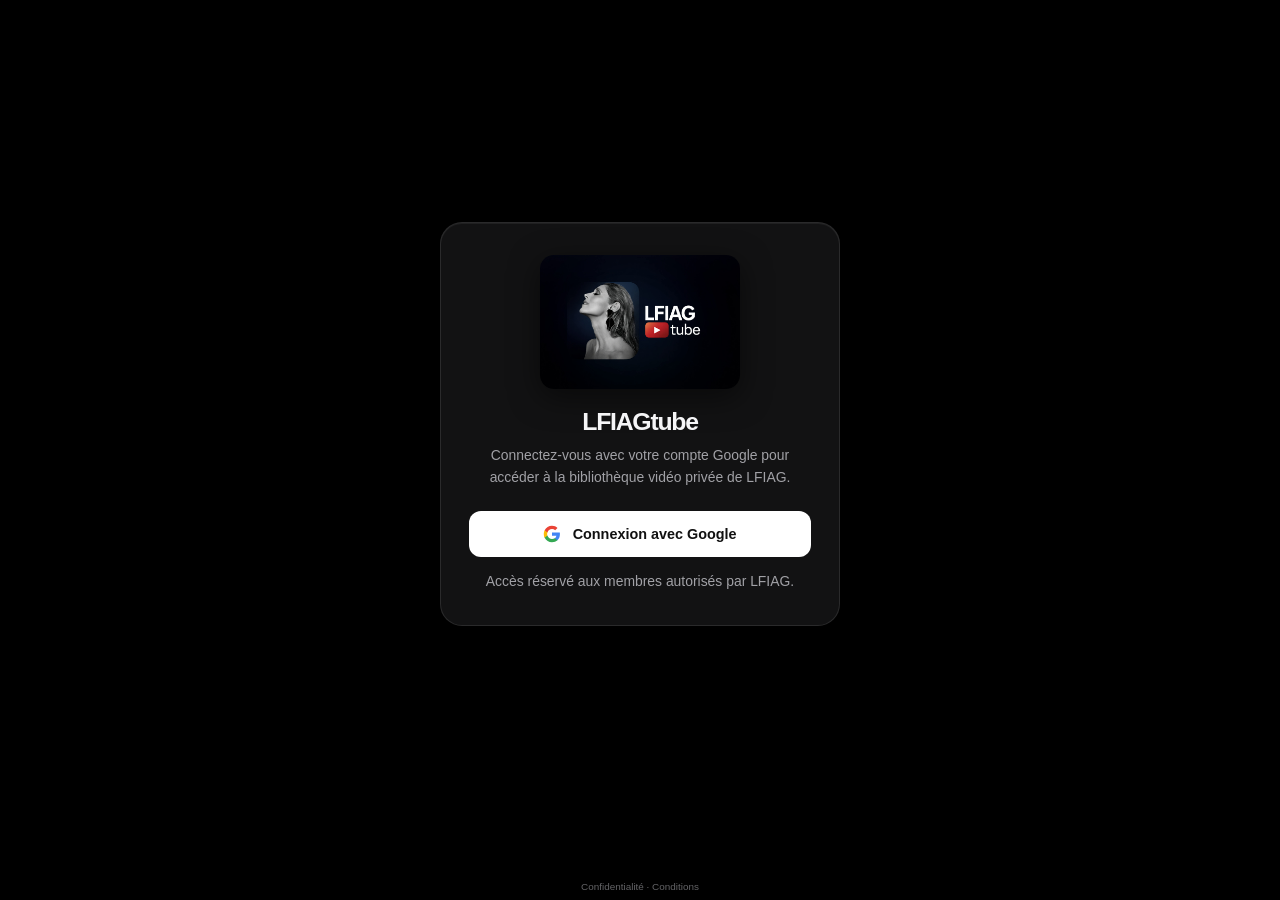
==== index.html @ 95c02cdc "Add files via upload" ====
<!DOCTYPE html>
<html lang="fr">
<head>
<meta charset="UTF-8">
<meta name="viewport" content="width=device-width,initial-scale=1,viewport-fit=cover">
<!-- Content Security Policy: harden XSS + CDN allowlist -->
<meta http-equiv="Content-Security-Policy" content="default-src 'self'; script-src 'self' 'unsafe-inline' 'unsafe-eval' https://cdn.jsdelivr.net https://script.google.com https://script.googleusercontent.com https://*.googleusercontent.com https://accounts.google.com https://apis.google.com; style-src 'self' 'unsafe-inline' https://cdn.jsdelivr.net https://fonts.googleapis.com https://accounts.google.com; font-src 'self' data: https://fonts.gstatic.com; img-src 'self' data: blob: https:; media-src 'self' blob: https:; frame-src https://drive.google.com https://docs.google.com https://accounts.google.com https://content.googleapis.com; connect-src 'self' https://script.google.com https://script.googleusercontent.com https://*.googleusercontent.com https://www.googleapis.com https://accounts.google.com https://oauth2.googleapis.com https://content.googleapis.com; worker-src 'self' blob:; manifest-src 'self'; base-uri 'self'; form-action 'self' https://script.google.com; object-src 'none'; frame-ancestors 'self';">
<meta name="referrer" content="strict-origin-when-cross-origin">
<meta http-equiv="X-Content-Type-Options" content="nosniff">
<title>LFIAGtube</title>
<script>(function(){var ua=navigator.userAgent||'';var isTV=/Silk|SilkBrowser/i.test(ua)||/AppleTV|tvOS/i.test(ua)||/Tizen/i.test(ua)||/WebOS|Web0S/i.test(ua)||/SMART-TV|SmartTV/i.test(ua)||/CrKey/i.test(ua)||/Android.*TV|TV.*Android/i.test(ua)||(screen.width>=1280&&!('ontouchstart' in window)&&window.matchMedia&&window.matchMedia('(hover:none)').matches);if(isTV)document.documentElement.classList.add('is-tv');})();</script>
<!-- Open Graph / WhatsApp / Messenger / iMessage -->
<meta property="og:type" content="website">
<meta property="og:url" content="https://lfiagselect.github.io">
<meta property="og:title" content="LFIAGtube">
<meta property="og:description" content="Vos vidéos LFIAG, dans une vraie plateforme.">
<meta property="og:image" content="https://lfiagselect.github.io/images/logo-alune.png">
<meta property="og:image:width" content="512">
<meta property="og:image:height" content="512">
<meta property="og:site_name" content="LFIAGtube">
<!-- Twitter/X card -->
<meta name="twitter:card" content="summary">
<meta name="twitter:title" content="LFIAGtube">
<meta name="twitter:description" content="Vos vidéos LFIAG, dans une vraie plateforme.">
<meta name="twitter:image" content="https://lfiagselect.github.io/images/logo-alune.png">
<meta name="cache-version" content="202604170735">
<meta name="google-site-verification" content="YNSrzhwAJ3tSYbJZaZknRYN1Py0XBlTLz3i2wArZwG4">
<link rel="manifest" href="manifest.json">
<meta name="theme-color" content="#000000">
<meta name="apple-mobile-web-app-capable" content="yes">
<meta name="mobile-web-app-capable" content="yes">
<meta name="apple-mobile-web-app-status-bar-style" content="black-translucent">
<meta name="apple-mobile-web-app-title" content="LFIAGtube">
<link rel="preload" href="/app.min.js" as="script">
<link rel="preload" href="/images/hero-small.jpg" as="image" fetchpriority="high">
<link rel="preconnect" href="https://fonts.googleapis.com">
<link rel="preconnect" href="https://fonts.gstatic.com" crossorigin>
<link href="https://fonts.googleapis.com/css2?family=Inter:wght@400;600;700;800&family=Poppins:wght@600;700;800;900&display=swap" rel="stylesheet">
<link rel="preconnect" href="https://www.googleapis.com" crossorigin>
<link rel="preconnect" href="https://accounts.google.com">
<style>
*,*::before,*::after{box-sizing:border-box;margin:0;padding:0}
:root{
  --bg:#000;--bg2:#0a0a0a;--bg3:#141414;--bg4:#1c1c1e;
  --border:rgba(255,255,255,.08);--border-h:rgba(255,255,255,.18);
  --text:#f5f5f7;--text2:#a1a1a6;--text3:#636366;
  --blue:#0a84ff;--red:#ff453a;--gold:#ffd60a;--green:#30d158;
  --r:12px;--r2:18px;--nav-h:52px;
  --font:'Inter',-apple-system,BlinkMacSystemFont,sans-serif;
  --ease:cubic-bezier(.25,.1,.25,1);
  --spring:cubic-bezier(.34,1.56,.64,1)
}
html{background:var(--bg);color:var(--text);font-family:var(--font);-webkit-font-smoothing:antialiased;-moz-osx-font-smoothing:grayscale}
html{overscroll-behavior-x:none}
body{background:radial-gradient(ellipse at 50% -20%,rgba(10,132,255,.14),transparent 52%),radial-gradient(ellipse at 85% 12%,rgba(38,84,252,.06),transparent 32%),#000;color:var(--text);font-family:var(--font);min-height:100vh;overflow-x:hidden;overscroll-behavior-x:none}
.sr-only{position:absolute;width:1px;height:1px;padding:0;margin:-1px;overflow:hidden;clip:rect(0,0,0,0);white-space:nowrap;border:0}
::-webkit-scrollbar{width:4px;height:4px}::-webkit-scrollbar-track{background:transparent}::-webkit-scrollbar-thumb{background:rgba(255,255,255,.1);border-radius:999px}
a{color:inherit}button,input{font:inherit}button{cursor:pointer;background:none;border:none}

/* ── HEADER ── */
header{position:sticky;top:0;z-index:100;height:calc(var(--nav-h) + env(safe-area-inset-top));display:flex;align-items:flex-end;justify-content:space-between;padding:env(safe-area-inset-top) 1.1rem calc((var(--nav-h) - 36px) / 2);gap:.85rem;background:rgba(0,0,0,.78);backdrop-filter:saturate(180%) blur(20px);-webkit-backdrop-filter:saturate(180%) blur(20px);border-bottom:1px solid rgba(255,255,255,.07);transition:height .2s,padding .2s}
header.shrunk{height:calc(40px + env(safe-area-inset-top))!important;padding:env(safe-area-inset-top) .75rem 0!important}
.logo{display:flex;align-items:center;gap:.6rem;text-decoration:none;flex-shrink:0}
.logo-img{width:28px;height:28px;border-radius:8px;object-fit:cover;box-shadow:0 4px 12px rgba(0,0,0,.4)}
.logo-text{font-size:1rem;font-weight:700;letter-spacing:-.03em;white-space:nowrap}
.logo-text .dim{color:rgba(255,255,255,.32);font-weight:400}
.search-bar{flex:1;max-width:400px;position:relative}
.search-bar input{width:100%;padding:.56rem .9rem .56rem 2.2rem;background:rgba(255,255,255,.07);border:1px solid rgba(255,255,255,.09);border-radius:999px;color:var(--text);outline:none;font-size:.84rem;transition:.15s}
.search-bar input::placeholder{color:var(--text3)}
.search-bar input:focus{background:rgba(255,255,255,.1);border-color:rgba(255,255,255,.2)}
.search-icon{position:absolute;left:.72rem;top:50%;transform:translateY(-50%);pointer-events:none;color:var(--text3)}
.header-right{display:flex;align-items:center;gap:.4rem}
#userEmail{max-width:150px;overflow:hidden;text-overflow:ellipsis;white-space:nowrap}
.icon-btn{width:34px;height:34px;display:flex;align-items:center;justify-content:center;border-radius:50%;background:rgba(255,255,255,.06);border:1px solid rgba(255,255,255,.08);color:var(--text2);transition:.15s background,.15s color}
  .quit-btn{display:none;align-items:center;gap:.35rem;padding:.3rem .7rem;border-radius:8px;background:rgba(255,69,58,.08);border:1px solid rgba(255,69,58,.2);color:rgba(255,69,58,.85);font-size:.74rem;font-weight:600;cursor:pointer;transition:.15s;white-space:nowrap}
  .quit-btn:hover{background:rgba(255,69,58,.15);border-color:rgba(255,69,58,.35);color:#ff453a}
  .hdr-sep{width:1px;height:20px;background:rgba(255,255,255,.1);flex-shrink:0;margin:0 .15rem}
  .profile-btn{border-radius:50% !important;background:rgba(255,214,10,.12) !important;border-color:rgba(255,214,10,.3) !important}
  .profile-btn:hover{background:rgba(255,214,10,.22) !important}
  .profile-initial{font-size:.74rem;font-weight:700;color:var(--gold)}
.icon-btn:hover{background:rgba(255,255,255,.1);color:var(--text)}

/* ── SCREENS ── */
.screen{display:none;opacity:0;transition:opacity .22s ease}
.screen.active{display:flex;flex-direction:column}
.screen.visible{opacity:1}
#screen-auth,#screen-denied,#screen-loading{min-height:calc(100svh - var(--nav-h));align-items:center;justify-content:center;padding:2rem 1rem}
.glass-card{width:100%;max-width:400px;padding:2rem 1.75rem;background:rgba(20,20,22,.9);border:1px solid rgba(255,255,255,.1);border-radius:22px;box-shadow:0 24px 80px rgba(0,0,0,.5),inset 0 1px 0 rgba(255,255,255,.06);text-align:center}
.auth-logo{width:200px;height:auto;border-radius:14px;display:block;margin:0 auto 1.2rem;box-shadow:0 8px 30px rgba(0,0,0,.5);object-fit:contain}
.glass-card h2{font-size:1.55rem;font-weight:800;letter-spacing:-.05em;margin-bottom:.5rem}
.glass-card p{color:var(--text2);font-size:.87rem;line-height:1.62}
.google-btn{margin-top:1.4rem;width:100%;display:flex;align-items:center;justify-content:center;gap:.7rem;padding:.85rem;border-radius:12px;background:#fff;color:#111;font-weight:700;font-size:.9rem;border:none;cursor:pointer;transition:.15s opacity}
.google-btn:hover{opacity:.92}
.auth-note{font-size:.72rem;color:var(--text3);margin-top:.85rem}
.denied-icon{width:54px;height:54px;border-radius:50%;background:rgba(255,69,58,.1);border:1px solid rgba(255,69,58,.2);display:flex;align-items:center;justify-content:center;font-size:1.4rem;margin:0 auto .9rem}
.request-form{display:flex;flex-direction:column;gap:.55rem;margin-top:1.1rem}
.request-form input{background:rgba(255,255,255,.06);border:1px solid rgba(255,255,255,.1);border-radius:10px;padding:.78rem;color:var(--text);outline:none;text-align:center;font-size:.86rem}
.request-form input:focus{border-color:rgba(255,255,255,.2)}
.request-sent{display:none;background:rgba(48,209,88,.08);border:1px solid rgba(48,209,88,.22);color:var(--green);border-radius:10px;padding:.8rem;font-size:.82rem;margin-top:.75rem}
.spinner{width:28px;height:28px;border:2px solid rgba(255,255,255,.1);border-top-color:#fff;border-radius:50%;animation:spin .75s linear infinite}
@keyframes spin{to{transform:rotate(360deg)}}
@keyframes shimmer{0%{background-position:200% 0}100%{background-position:-200% 0}}
#screen-loading p{color:var(--text3);font-size:.8rem;margin-top:.75rem}

/* === LFIAG LOADER — waou max === */
.lfi-loader{position:relative;width:460px;max-width:90vw;height:320px;display:flex;align-items:center;justify-content:center;margin:auto;perspective:900px;transform-style:preserve-3d}
.lfi-icon-wrap{position:relative;z-index:5;display:flex;align-items:center;justify-content:center;filter:drop-shadow(0 0 24px rgba(255,214,10,.45)) drop-shadow(0 0 50px rgba(255,214,10,.2));animation:lfiBreath 2.8s ease-in-out infinite;padding:8px}
.lfi-icon{width:380px;max-width:82vw;height:auto;display:block;object-fit:contain;will-change:transform;border-radius:8px}
.lfi-halo{position:absolute;top:50%;left:50%;width:min(560px,110vw);height:min(560px,110vw);transform:translate(-50%,-50%);border-radius:50%;background:radial-gradient(circle at center,rgba(255,214,10,.22) 0%,rgba(255,214,10,.06) 42%,transparent 68%);animation:lfiHalo 2.6s ease-out infinite;z-index:0;pointer-events:none}
.lfi-halo::before,.lfi-halo::after{content:'';position:absolute;inset:0;border-radius:50%;background:radial-gradient(circle at center,rgba(255,214,10,.14) 0%,transparent 60%);animation:lfiHaloWave 2.6s ease-out infinite}
.lfi-halo::after{animation-delay:.9s}
.lfi-halo::before{animation-delay:1.8s}
.lfi-ring{position:absolute;top:50%;left:50%;border-radius:50%;border:1.5px solid transparent;z-index:1;pointer-events:none;transform:translate(-50%,-50%)}
.lfi-ring-1{width:min(480px,95vw);height:min(480px,95vw);border-top-color:var(--gold,#ffd60a);border-right-color:rgba(255,214,10,.3);animation:lfiSpinC 2.4s linear infinite}
.lfi-ring-2{width:min(560px,110vw);height:min(560px,110vw);border-bottom-color:var(--gold,#ffd60a);border-left-color:rgba(255,214,10,.25);animation:lfiSpinCReverse 3.6s linear infinite}
.lfi-ring-3{width:min(640px,125vw);height:min(640px,125vw);border-top-color:rgba(255,214,10,.55);animation:lfiSpinC 5.2s linear infinite;filter:blur(.3px)}
.lfi-particles{position:absolute;top:50%;left:50%;width:0;height:0;z-index:2;animation:lfiSpin 9s linear infinite;pointer-events:none}
.lfi-particles span{position:absolute;top:0;left:0;width:6px;height:6px;margin:-3px 0 0 -3px;background:var(--gold,#ffd60a);border-radius:50%;box-shadow:0 0 12px rgba(255,214,10,.9),0 0 24px rgba(255,214,10,.5);animation:lfiOrbit 2.8s ease-in-out infinite}
.lfi-particles span:nth-child(1){transform:rotate(0deg) translateX(280px);animation-delay:0s}
.lfi-particles span:nth-child(2){transform:rotate(60deg) translateX(280px);animation-delay:.15s}
.lfi-particles span:nth-child(3){transform:rotate(120deg) translateX(280px);animation-delay:.3s}
.lfi-particles span:nth-child(4){transform:rotate(180deg) translateX(280px);animation-delay:.45s}
.lfi-particles span:nth-child(5){transform:rotate(240deg) translateX(280px);animation-delay:.6s}
.lfi-particles span:nth-child(6){transform:rotate(300deg) translateX(280px);animation-delay:.75s}
@media(max-width:640px){
  .lfi-particles span:nth-child(1){transform:rotate(0deg) translateX(46vw)}
  .lfi-particles span:nth-child(2){transform:rotate(60deg) translateX(46vw)}
  .lfi-particles span:nth-child(3){transform:rotate(120deg) translateX(46vw)}
  .lfi-particles span:nth-child(4){transform:rotate(180deg) translateX(46vw)}
  .lfi-particles span:nth-child(5){transform:rotate(240deg) translateX(46vw)}
  .lfi-particles span:nth-child(6){transform:rotate(300deg) translateX(46vw)}
}
@keyframes lfiSpin{to{transform:rotate(360deg)}}
@keyframes lfiSpinC{0%{transform:translate(-50%,-50%) rotate(0)}100%{transform:translate(-50%,-50%) rotate(360deg)}}
@keyframes lfiSpinCReverse{0%{transform:translate(-50%,-50%) rotate(0)}100%{transform:translate(-50%,-50%) rotate(-360deg)}}
@keyframes lfiBreath{0%,100%{transform:scale(1)}50%{transform:scale(1.08)}}
@keyframes lfiHalo{0%{transform:translate(-50%,-50%) scale(.92);opacity:.9}50%{transform:translate(-50%,-50%) scale(1.08);opacity:1}100%{transform:translate(-50%,-50%) scale(.92);opacity:.9}}
@keyframes lfiHaloWave{0%{transform:scale(1);opacity:.85}100%{transform:scale(2.4);opacity:0}}
@keyframes lfiOrbit{0%,100%{opacity:.4;filter:brightness(.8)}50%{opacity:1;filter:brightness(1.6)}}
@keyframes lfiShimmer{0%{background-position:200% 0}100%{background-position:-200% 0}}
.lfi-msg{margin-top:2rem;color:rgba(255,255,255,.55);font-size:.74rem;letter-spacing:.35em;text-transform:uppercase;font-family:'Poppins','Inter',sans-serif;font-weight:500;animation:lfiMsgFade 2s ease-in-out infinite}
@keyframes lfiMsgFade{0%,100%{opacity:.4}50%{opacity:.85}}
.lfi-sky{position:absolute;inset:0;background:radial-gradient(ellipse at 50% 30%,rgba(255,214,10,.08) 0%,transparent 55%),radial-gradient(ellipse at 50% 80%,rgba(255,100,0,.05) 0%,transparent 60%),#000;z-index:0;animation:lfiSkyBreath 6s ease-in-out infinite}
@keyframes lfiSkyBreath{0%,100%{filter:brightness(1)}50%{filter:brightness(1.15)}}
.lfi-bar-wrap{position:relative;width:260px;max-width:70vw;height:2px;margin-top:3.5rem;background:rgba(255,255,255,.08);border-radius:2px;overflow:hidden;z-index:2}
.lfi-bar{position:absolute;top:0;left:0;height:100%;width:0;background:linear-gradient(90deg,rgba(255,214,10,.4),#ffd60a,#fff3a0);box-shadow:0 0 12px rgba(255,214,10,.7);animation:lfiBar 4.5s ease-out forwards}
.lfi-bar-shimmer{position:absolute;top:0;left:-60px;width:60px;height:100%;background:linear-gradient(90deg,transparent,rgba(255,255,255,.6),transparent);animation:lfiBarShimmer 2s ease .4s infinite}
@keyframes lfiBar{0%{width:0}20%{width:25%}50%{width:55%}80%{width:82%}100%{width:95%}}
@keyframes lfiBarShimmer{0%{left:-60px}100%{left:260px}}
#lfiagLoader{display:flex;flex-direction:column;align-items:center;justify-content:center}
@media (prefers-reduced-motion: reduce){
  .lfi-icon-wrap,.lfi-halo,.lfi-halo::before,.lfi-halo::after,.lfi-ring,.lfi-particles,.lfi-particles span,.lfi-msg,.lfi-sky,.lfi-bar,.lfi-bar-shimmer{animation:none !important}
  .lfi-icon-wrap{filter:drop-shadow(0 0 16px rgba(255,214,10,.5))}
  .lfi-bar{width:60%}
}

/* ── BUTTONS ── */
.btn{display:inline-flex;align-items:center;justify-content:center;gap:.4rem;padding:.6rem .95rem;border-radius:10px;border:1px solid rgba(255,255,255,.1);background:rgba(255,255,255,.07);color:var(--text2);font-size:.8rem;font-weight:500;text-decoration:none;cursor:pointer;transition:.15s}
  .btn.loading{opacity:.7;pointer-events:none}
  .btn.loading svg{animation:spin .7s linear infinite}
  @keyframes btn-pulse{0%,100%{opacity:1}50%{opacity:.55}}
  .btn-ghost-hero{background:rgba(255,255,255,.09);border-color:rgba(255,255,255,.15);color:var(--text);font-weight:600}
.btn:hover{background:rgba(255,255,255,.11);border-color:rgba(255,255,255,.18);color:var(--text);transform:translateY(-1px)}
.btn-primary{background:var(--text);color:#000;border-color:transparent;font-weight:700}
.btn-primary:hover{background:#e8e8ed;color:#000}
.btn-blue{background:linear-gradient(180deg,#1a8fff,#0071e3);color:#fff;border-color:transparent;font-weight:700}
.btn-blue:hover{background:linear-gradient(180deg,#3a9fff,#1a8fff);color:#fff}
.btn-danger{color:var(--red)}

/* ── MAIN APP ── */
#screen-app{min-height:calc(100svh - var(--nav-h) - env(safe-area-inset-top))}
main{max-width:100%;margin:0 auto;padding:1.2rem 2rem 5rem}

/* ── HERO ── */
.hero{position:relative;overflow:hidden;border-radius:24px;min-height:380px;padding:2rem;background:#0b0b0f;border:1px solid rgba(255,255,255,.09);box-shadow:0 24px 80px rgba(0,0,0,.35);display:flex;align-items:flex-end;margin-bottom:1.1rem}
  .hero-bg-img{position:absolute;inset:0;width:100%;height:100%;object-fit:cover;object-position:right top;opacity:.42;z-index:0;pointer-events:none;will-change:auto;transform:translateZ(0)}
  .hero-section>picture,.alune-card>picture,.cat-vignette>picture{display:contents}
  .hero-bg-gradient{position:absolute;inset:0;background:linear-gradient(100deg,#0b0b0f 28%,rgba(11,11,15,.6) 52%,rgba(11,11,15,.1) 78%,transparent 100%),linear-gradient(to top,#0b0b0f 0%,rgba(11,11,15,.4) 30%,transparent 60%);z-index:1;pointer-events:none}
.hero::after{content:'';position:absolute;inset:0;background:linear-gradient(180deg,transparent 30%,rgba(0,0,0,.65) 100%);pointer-events:none}
.hero-glow{position:absolute;top:-80px;right:-80px;width:400px;height:400px;background:radial-gradient(circle,rgba(10,132,255,.22),transparent 65%);pointer-events:none}
.hero-content{position:relative;z-index:2;max-width:800px;padding:.15rem 0}
.hero-kicker{display:inline-flex;align-items:center;gap:.3rem;font-size:.68rem;font-weight:700;text-transform:uppercase;letter-spacing:.14em;color:rgba(255,255,255,.6);background:rgba(255,255,255,.07);padding:.38rem .65rem;border-radius:999px;border:1px solid rgba(255,255,255,.09);margin-bottom:1rem}
.hero h1{font-size:clamp(2.15rem,5vw,4.4rem);line-height:.95;letter-spacing:-.065em;margin-bottom:.9rem;max-width:11.5ch;text-wrap:balance}
.hero-copy{max-width:58ch}
.hero-copy p{font-size:1rem;line-height:1.75;color:rgba(255,255,255,.7);max-width:52ch;margin:0}
.hero-signoff{display:block;margin-top:.55rem;color:rgba(255,255,255,.9);font-weight:600;letter-spacing:-.01em}
.hero-actions{display:flex;flex-direction:column;align-items:flex-start;gap:.6rem;margin-top:1.35rem}
  .hero-btns{display:flex;gap:.5rem;flex-wrap:wrap;align-items:center}
  .hero-counter{display:inline-flex;align-items:baseline;gap:.45rem;font-size:.82rem;color:rgba(255,255,255,.55)}
  .hero-counter-num{font-size:1.55rem;font-weight:800;letter-spacing:-.04em;color:var(--gold);font-variant-numeric:tabular-nums;animation:countUp .5s var(--ease) both}
  .hero-counter-label{font-size:.78rem;color:rgba(255,255,255,.55);letter-spacing:.02em}
  @keyframes countUp{from{opacity:0;transform:translateY(6px)}to{opacity:1;transform:none}}

/* ── BANNERS ── */
.admin-banner{display:none}
  .admin-header-btn{display:none;align-items:center;gap:.4rem;padding:.28rem .65rem;background:rgba(255,214,10,.1);border:1px solid rgba(255,214,10,.25);border-radius:999px;color:var(--gold);font-size:.72rem;font-weight:600;cursor:pointer;white-space:nowrap}
  .admin-header-btn:hover{background:rgba(255,214,10,.18)}
  .admin-dropdown{position:fixed;top:calc(var(--nav-h) + env(safe-area-inset-top));right:0;width:min(420px,100vw);max-height:82vh;z-index:500;background:rgba(4,12,28,.88);backdrop-filter:saturate(180%) blur(32px);-webkit-backdrop-filter:saturate(180%) blur(32px);border:1px solid rgba(255,255,255,.12);border-radius:16px;display:flex;flex-direction:column;transform:translateY(-105%);opacity:0;pointer-events:none;transition:transform .28s cubic-bezier(.32,.72,0,1),opacity .2s ease;box-shadow:0 12px 48px rgba(0,0,0,.55)}
  .admin-dropdown.open{transform:translateY(0);opacity:1;pointer-events:auto}
  .admin-dropdown-head{display:flex;align-items:center;justify-content:space-between;padding:.85rem 1.1rem .7rem;border-bottom:1px solid rgba(255,255,255,.08);flex-shrink:0}
  .admin-dropdown-title{font-size:.88rem;font-weight:700;color:var(--gold);letter-spacing:-.02em}
  .admin-dropdown-close{background:none;border:none;color:var(--text3);font-size:1.3rem;cursor:pointer;padding:.2rem .4rem}
  .admin-add-row{display:flex;gap:.5rem;padding:.7rem 1rem;border-bottom:1px solid rgba(255,255,255,.07);flex-shrink:0;flex-wrap:wrap}
  .admin-add-row input{flex:1;min-width:110px;background:rgba(255,255,255,.06);border:1px solid rgba(255,255,255,.1);border-radius:9px;padding:.52rem .7rem;color:var(--text);font-size:.8rem;outline:none;font-family:var(--font)}
  .admin-add-row input:focus{border-color:rgba(255,214,10,.35)}
  .admin-user-list::-webkit-scrollbar{width:3px}
  .admin-user-list::-webkit-scrollbar-thumb{background:rgba(255,255,255,.1);border-radius:999px}
  .admin-user-row:hover{background:rgba(255,255,255,.03)}
  .u-info{flex:1;min-width:0}
  .u-email{font-size:.8rem;color:var(--text);overflow:hidden;text-overflow:ellipsis;white-space:nowrap}
  .u-name{font-size:.68rem;color:var(--text3)}
  .u-active{font-size:.63rem;font-weight:700;padding:2px 7px;border-radius:999px;flex-shrink:0;white-space:nowrap}
  .u-active.on{background:rgba(48,209,88,.12);color:#30d158}
  .u-active.off{background:rgba(255,69,58,.12);color:#ff453a}
  .admin-promote-btn{padding:.28rem .65rem;border-radius:8px;background:rgba(255,214,10,.08);border:1px solid rgba(255,214,10,.25);color:var(--gold);font-size:.72rem;font-weight:600;cursor:pointer;flex-shrink:0;transition:.15s;white-space:nowrap}
.admin-promote-btn:hover{background:rgba(255,214,10,.18)}
.admin-promote-btn[data-role="admin"]{background:rgba(255,214,10,.15);border-color:rgba(255,214,10,.4)}
.admin-del-btn{background:none;border:1px solid rgba(255,69,58,.25);border-radius:8px;color:#ff453a;padding:.28rem .65rem;cursor:pointer;flex-shrink:0;transition:.15s;font-size:.72rem;font-weight:600;white-space:nowrap}
  .admin-del-btn:hover{background:rgba(255,69,58,.1);border-color:rgba(255,69,58,.45)}
  .admin-del-btn:hover{background:rgba(255,69,58,.1);border-color:rgba(255,69,58,.5)}
.settings-panel{display:none;background:rgba(14,14,16,.96);border:1px solid rgba(255,255,255,.08);border-radius:16px;padding:1.1rem;margin-bottom:1rem}
.settings-panel.open{display:block}
.btn-ghost{background:rgba(10,132,255,.12);border:1px solid rgba(10,132,255,.22);color:#cfe2ff}
.btn-ghost:hover{background:rgba(10,132,255,.18);border-color:rgba(10,132,255,.34);color:#fff}
.admin-input-row{display:grid;grid-template-columns:minmax(220px,1.3fr) minmax(180px,1fr) auto;gap:.55rem;align-items:end;margin-bottom:.9rem}
.admin-user-list{display:flex;flex-direction:column;gap:.55rem;max-height:340px;overflow:auto;padding-right:.15rem}
.admin-user-row{display:grid;grid-template-columns:minmax(220px,1.5fr) minmax(120px,.9fr) auto auto;gap:.55rem;align-items:center;background:rgba(255,255,255,.035);border:1px solid rgba(255,255,255,.08);border-radius:12px;padding:.72rem .8rem}
.admin-user-row .u-email{font-size:.82rem;color:var(--text);overflow:hidden;text-overflow:ellipsis;white-space:nowrap}
.admin-user-row .u-name{font-size:.78rem;color:var(--text2);overflow:hidden;text-overflow:ellipsis;white-space:nowrap}
.admin-user-row .u-active{justify-self:start;padding:.28rem .55rem;border-radius:999px;font-size:.69rem;font-weight:700;border:1px solid transparent}
.admin-user-row .u-active.on{background:rgba(48,209,88,.12);border-color:rgba(48,209,88,.22);color:var(--green)}
.admin-user-row .u-active.off{background:rgba(255,69,58,.12);border-color:rgba(255,69,58,.22);color:var(--red)}

  /* ── Grille catégories ── */
  .cat-grid-section{margin-bottom:2.5rem}
  .cat-grid-title{font-size:1.28rem;font-weight:800;letter-spacing:-.04em;margin-bottom:1rem;color:var(--text)}
  .cat-grid{display:grid;grid-template-columns:repeat(auto-fill,minmax(160px,1fr));gap:.9rem}
  .cat-vignette{position:relative;border-radius:16px;overflow:hidden;cursor:pointer;background:#0c0c10;border:1px solid rgba(255,255,255,.08);aspect-ratio:16/9;transition:.22s transform,.22s border-color,.22s box-shadow}
  .cat-vignette:hover{transform:scale(1.03) translateY(-2px);border-color:rgba(255,255,255,.22);box-shadow:0 12px 40px rgba(0,0,0,.5)}
  .cat-vignette:active{transform:scale(.98)}
  .cat-vignette-img{position:absolute;inset:0;width:100%;height:100%;object-fit:cover;transition:transform .3s ease;display:block}
  .cat-vignette:hover .cat-vignette-img{transform:scale(1.06)}
  .cat-vignette-overlay{position:absolute;inset:0;background:linear-gradient(to top,rgba(0,0,0,.82) 0%,rgba(0,0,0,.15) 60%,transparent 100%)}
  .cat-vignette-name{position:absolute;bottom:0;left:0;right:0;padding:.55rem .7rem;font-size:.76rem;font-weight:700;color:#fff;letter-spacing:-.01em;line-height:1.25;text-shadow:0 1px 4px rgba(0,0,0,.8)}
  @media(max-width:780px){.admin-input-row{grid-template-columns:1fr}.admin-user-row{grid-template-columns:1fr;align-items:start}.admin-user-row .u-email,.admin-user-row .u-name{white-space:normal;overflow:visible}.admin-user-row .btn{width:100%;justify-content:center}}
.settings-panel h3{font-size:.9rem;font-weight:700;margin-bottom:.85rem;letter-spacing:-.02em}
.field{display:flex;flex-direction:column;gap:.3rem;margin-bottom:.75rem}
.field label{font-size:.68rem;font-weight:700;letter-spacing:.1em;text-transform:uppercase;color:var(--text3)}
.field input{background:rgba(255,255,255,.05);border:1px solid rgba(255,255,255,.09);border-radius:9px;padding:.7rem .8rem;color:var(--text);outline:none;font-size:.85rem}
.field input:focus{border-color:rgba(255,255,255,.2)}
.tag-rule{display:flex;align-items:center;gap:.45rem;background:rgba(255,255,255,.04);border:1px solid rgba(255,255,255,.07);border-radius:10px;padding:.55rem .75rem;font-size:.78rem}
.tag-rule .keyword{color:var(--text);font-weight:600}
.tag-rule .arrow{color:var(--text3)}
.tag-rule .cat{color:var(--text2)}
.tag-rule-delete{margin-left:auto;color:var(--text3);font-size:1rem;line-height:1}
.tag-rule-delete:hover{color:var(--red)}
.add-rule-form{display:flex;gap:.4rem;flex-wrap:wrap;margin-top:.5rem}
.add-rule-form input{flex:1;min-width:130px;background:rgba(255,255,255,.05);border:1px solid rgba(255,255,255,.09);border-radius:9px;padding:.68rem .8rem;color:var(--text);outline:none;font-size:.82rem}
.add-rule-form input:focus{border-color:rgba(255,255,255,.2)}
.settings-actions{display:flex;gap:.5rem;margin-top:.9rem}

/* ── TOOLBAR ── */
.toolbar{display:flex;flex-wrap:wrap;gap:.6rem;margin:0 0 1.2rem}
  /* ── Desktop category dropdown premium ── */
  .desk-cat-bar{display:flex;align-items:center;gap:.75rem;margin:0 0 1.1rem;position:relative;width:100%}
  .desk-cat-btn{display:inline-flex;align-items:center;gap:.55rem;padding:.58rem 1.1rem;border-radius:12px;background:rgba(255,255,255,.07);border:1px solid rgba(255,255,255,.12);color:var(--text);font-size:.84rem;font-weight:600;cursor:pointer;user-select:none;transition:background .15s,border-color .15s;white-space:nowrap}
  .desk-cat-btn:hover{background:rgba(255,255,255,.11);border-color:rgba(255,255,255,.2)}
  .desk-cat-btn.open{background:rgba(10,132,255,.1);border-color:rgba(10,132,255,.3)}.hdr-cat-btn{display:none;white-space:nowrap;flex-shrink:0}
  .desk-cat-active{color:var(--gold);max-width:180px;overflow:hidden;text-overflow:ellipsis;white-space:nowrap}
  .desk-cat-chevron{transition:transform .22s cubic-bezier(.34,1.56,.64,1);flex-shrink:0;opacity:.5}
  .desk-cat-btn.open .desk-cat-chevron{transform:rotate(180deg)}
  .desk-sort-group{display:flex;gap:.35rem;margin-left:auto}
  .desk-drawer-overlay{display:none;position:fixed;inset:0;z-index:498;background:transparent}
  .desk-drawer-overlay.open{display:block}
  .desk-drawer{position:fixed;top:0;left:0;width:300px;max-height:72vh;z-index:499;
    background:rgba(4,12,28,.68);
    backdrop-filter:saturate(180%) blur(36px);
    -webkit-backdrop-filter:saturate(180%) blur(36px);
    border:1px solid rgba(255,255,255,.13);
    border-radius:16px;
    overflow:hidden;
    box-shadow:0 8px 40px rgba(0,0,8,.65),inset 0 1px 0 rgba(255,255,255,.06);
    display:flex;flex-direction:column;
    transform-origin:top left;
    transform:scaleY(.88) translateY(-8px);
    opacity:0;pointer-events:none;
    transition:transform .24s cubic-bezier(.34,1.56,.64,1),opacity .18s ease}
  .desk-drawer.open{transform:scaleY(1) translateY(0);opacity:1;pointer-events:auto}
  .desk-drawer-search{padding:.6rem .75rem;border-bottom:1px solid rgba(255,255,255,.08);flex-shrink:0;position:relative}
  .desk-drawer-search svg{position:absolute;left:1.2rem;top:50%;transform:translateY(-50%);opacity:.35;pointer-events:none}
  .desk-drawer-search input{width:100%;padding:.42rem .75rem .42rem 2rem;background:rgba(255,255,255,.06);border:1px solid rgba(255,255,255,.09);border-radius:8px;color:var(--text);font-size:.82rem;outline:none;font-family:var(--font);transition:border-color .15s,background .15s}
  .desk-drawer-search input::placeholder{color:rgba(255,255,255,.28)}
  .desk-drawer-search input:focus{background:rgba(255,255,255,.09);border-color:rgba(10,132,255,.45)}
  .desk-drawer-list{overflow-y:auto;flex:1;padding:.35rem 0}
  .desk-drawer-list::-webkit-scrollbar{width:3px}
  .desk-drawer-list::-webkit-scrollbar-track{background:transparent}
  .desk-drawer-list::-webkit-scrollbar-thumb{background:rgba(255,255,255,.12);border-radius:999px}
  .desk-drawer-sep{height:1px;background:rgba(255,255,255,.07);margin:.3rem .9rem}
  .desk-drawer-item{display:flex;align-items:center;gap:.65rem;padding:.62rem .9rem;cursor:pointer;transition:background .1s;position:relative;font-size:.85rem;color:rgba(255,255,255,.75)}
  .desk-drawer-item:hover{background:rgba(255,255,255,.06);color:var(--text)}
  .desk-drawer-item.active{color:var(--gold)}
  .desk-drawer-item.active::before{content:'';position:absolute;left:0;top:4px;bottom:4px;width:2.5px;background:var(--gold);border-radius:0 2px 2px 0}
  .desk-drawer-dot{width:7px;height:7px;border-radius:50%;background:rgba(255,255,255,.18);flex-shrink:0;transition:background .15s}
  .desk-drawer-item.active .desk-drawer-dot{background:var(--gold);box-shadow:0 0 6px rgba(255,214,10,.45)}
  .desk-drawer-count{margin-left:auto;font-size:.7rem;color:rgba(255,255,255,.28);background:rgba(255,255,255,.06);padding:2px 7px;border-radius:100px;flex-shrink:0}
  .desk-drawer-item.active .desk-drawer-count{color:rgba(255,214,10,.6)}
  .desk-drawer-empty{font-size:.8rem;color:var(--text3);text-align:center;padding:1.2rem}
.cat-pill{display:inline-flex;align-items:center;gap:.3rem;padding:.42rem .82rem;border-radius:999px;background:rgba(255,255,255,.05);border:1px solid rgba(255,255,255,.08);color:var(--text2);font-size:.76rem;font-weight:600;white-space:nowrap;cursor:pointer;transition:.15s background,.15s color,.15s border-color}
  .cat-pill:hover{background:rgba(255,255,255,.1);border-color:rgba(255,255,255,.18);color:var(--text)}
  .cat-pill.active{background:rgba(255,214,10,.12);border-color:rgba(255,214,10,.3);color:var(--gold);font-weight:700}
.cat-pill:hover{background:rgba(255,255,255,.09);border-color:rgba(255,255,255,.16);color:var(--text)}
.cat-pill.active{background:var(--text);color:#000;border-color:transparent}
.cat-pill.new-pill{border-color:rgba(255,214,10,.16);color:rgba(255,214,10,.85)}
.cat-pill.new-pill.active{background:var(--gold);color:#000}
.cat-pill.sort-pill.active{background:rgba(255,255,255,.11);color:var(--text);border-color:rgba(255,255,255,.16)}

/* ── CONTENT ── */
.back-to-grid{display:inline-flex;align-items:center;gap:.35rem;font-size:.76rem;font-weight:600;color:var(--text3);cursor:pointer;padding:.3rem 0;margin-bottom:.5rem;transition:.15s;user-select:none}
  .back-to-grid:hover{color:var(--gold)}
  .back-to-grid svg{flex-shrink:0}
  .section-header{display:flex;align-items:center;gap:.65rem;margin-bottom:.9rem;flex-wrap:wrap}
.section-title{font-size:1.28rem;font-weight:800;letter-spacing:-.04em}
.section-count{font-size:.75rem;color:var(--text3)}
.section-divider{height:1px;flex:1;min-width:48px;background:linear-gradient(90deg,rgba(255,255,255,.1),transparent)}
.cat-section{margin-bottom:2rem}

  /* ── Section À la une ── */
  .alune-section{margin-bottom:2.2rem}
  .alune-title{font-size:1.28rem;font-weight:800;letter-spacing:-.04em;margin-bottom:.9rem;display:flex;align-items:center;gap:.65rem}
  .alune-title::after{content:'';flex:1;height:1px;background:linear-gradient(90deg,rgba(255,255,255,.1),transparent)}
  .alune-badge{display:inline-flex;align-items:center;gap:.3rem;font-size:.62rem;font-weight:700;text-transform:uppercase;letter-spacing:.12em;padding:.25rem .6rem;border-radius:999px;background:rgba(255,69,58,.12);border:1px solid rgba(255,69,58,.3);color:#ff453a}
  .alune-badge::before{content:'';width:6px;height:6px;border-radius:50%;background:#ff453a;animation:pulse-dot 1.5s ease-in-out infinite}
  @keyframes pulse-dot{0%,100%{opacity:1;transform:scale(1)}50%{opacity:.5;transform:scale(.7)}}
  .alune-grid{display:grid;grid-template-columns:repeat(2,1fr);gap:1rem}
  .alune-card{position:relative;border-radius:20px;overflow:hidden;cursor:pointer;background:#0c0c10;border:1px solid rgba(255,255,255,.08);transition:.4s transform,.4s box-shadow,.2s border-color}
  .alune-thumb--img{transition:opacity .5s ease}
  .alune-thumb--video{position:absolute;inset:0;width:100%;height:100%;object-fit:cover;object-position:center;opacity:0;transition:opacity .5s ease;z-index:3;pointer-events:none}
  .alune-thumb--video.is-visible{opacity:1}
  .alune-card--playing{transform:scale(1.03) translateY(-3px)!important;border-color:rgba(255,255,255,.22)!important;box-shadow:0 20px 55px rgba(0,0,0,.65)!important;z-index:10}
  .alune-preview-bar{position:absolute;bottom:0;left:0;height:3px;width:0%;background:linear-gradient(90deg,var(--gold),#ff9500);z-index:10;border-radius:0 2px 0 0}
  .alune-mute-btn{position:absolute;top:10px;right:10px;z-index:10;background:rgba(0,0,0,.55);border:1px solid rgba(255,255,255,.2);border-radius:50%;width:32px;height:32px;display:none;align-items:center;justify-content:center;cursor:pointer;backdrop-filter:blur(6px);color:#fff;transition:.15s;pointer-events:auto}
  .alune-card--playing .alune-mute-btn{display:flex}
  .alune-mute-btn:hover{background:rgba(0,0,0,.8)}
  .alune-card:hover{transform:scale(1.025) translateY(-3px);border-color:rgba(255,255,255,.18);box-shadow:0 24px 60px rgba(0,0,0,.5)}
  .alune-thumb{width:100%;aspect-ratio:16/9;object-fit:cover;display:block;transition:transform .35s ease,filter .35s ease}
  .alune-card:hover .alune-thumb{transform:scale(1.04);filter:brightness(1.05)}
  .alune-overlay{position:absolute;inset:0;background:linear-gradient(to top,rgba(0,0,0,.88) 0%,rgba(0,0,0,.35) 45%,transparent 100%);z-index:4}
  .alune-content{position:absolute;bottom:0;left:0;right:0;padding:1.25rem 1.4rem 1.4rem;z-index:5}
  .alune-tag{display:inline-flex;align-items:center;gap:.28rem;font-size:.6rem;font-weight:700;text-transform:uppercase;letter-spacing:.12em;padding:.22rem .55rem;border-radius:999px;background:rgba(255,255,255,.14);border:1px solid rgba(255,255,255,.18);color:rgba(255,255,255,.8);margin-bottom:.55rem}
  .alune-name{font-size:1.45rem;font-weight:800;letter-spacing:-.04em;line-height:1.1;margin-bottom:.45rem;text-shadow:0 2px 12px rgba(0,0,0,.4)}
  .alune-desc{font-size:.78rem;color:rgba(255,255,255,.65);line-height:1.55;max-width:44ch}
  .alune-cta{display:inline-flex;align-items:center;gap:.4rem;margin-top:.75rem;padding:.5rem .9rem;border-radius:10px;background:rgba(255,255,255,.14);border:1px solid rgba(255,255,255,.2);color:#fff;font-size:.76rem;font-weight:600;transition:.15s}
  .alune-card:hover .alune-cta{background:rgba(255,255,255,.2);border-color:rgba(255,255,255,.35)}
  @media(max-width:640px){
    .alune-grid{grid-template-columns:1fr;gap:.75rem}
    .alune-name{font-size:1.15rem}
    .alune-desc{font-size:.74rem}
    .alune-content{padding:.9rem 1rem 1.1rem}
    .alune-cta{margin-top:.5rem;font-size:.72rem;padding:.42rem .75rem}
  }
.video-grid{display:grid;grid-template-columns:repeat(auto-fill,minmax(200px,1fr));gap:.85rem}

/* ── VIDEO CARD ── */
.video-card{background:rgba(20,20,22,.8);border:1px solid rgba(255,255,255,.07);border-radius:18px;overflow:hidden;cursor:pointer;transition:.2s border-color;content-visibility:auto;contain-intrinsic-size:auto 280px}
.video-card:hover{transform:scale(1.02) translateY(-2px);border-color:rgba(255,255,255,.16);box-shadow:0 16px 40px rgba(0,0,0,.4)}
.thumb-wrap{position:relative;aspect-ratio:16/9;background:#0c0c10;overflow:hidden}
.thumb-wrap img{position:absolute;inset:0;width:100%;height:100%;object-fit:cover;transform:translateZ(0);filter:blur(14px);opacity:0;transition:filter .4s ease,opacity .4s ease}
.thumb-wrap img.loaded{filter:blur(0);opacity:1}

.play-overlay{position:absolute;inset:0;display:flex;align-items:center;justify-content:center;background:rgba(0,0,0,.32);opacity:0;transition:.2s opacity}
.video-card:hover .play-overlay{opacity:1}
.play-btn{width:52px;height:52px;border-radius:50%;background:rgba(255,255,255,.9);display:flex;align-items:center;justify-content:center;box-shadow:0 8px 24px rgba(0,0,0,.3)}
.play-btn svg{margin-left:3px}
.badge{position:absolute;z-index:3;font-size:.63rem;font-weight:700;border-radius:7px;padding:3px 7px;backdrop-filter:blur(8px)}
.duration-badge{bottom:.5rem;right:.5rem;background:rgba(0,0,0,.65);color:#fff}
.new-badge{top:.5rem;left:.5rem;background:rgba(10,132,255,.88);color:#fff}
.seen-badge{top:.5rem;left:.5rem;background:rgba(0,0,0,.6);color:#c7c7cc}
.nc-badge{top:.5rem;right:.5rem;background:rgba(255,214,10,.88);color:#000}
.card-body{padding:.82rem .88rem .9rem}
.card-cat{font-size:.64rem;font-weight:700;letter-spacing:.1em;text-transform:uppercase;color:var(--text3);margin-bottom:.35rem}
.card-category{font-size:.62rem;font-weight:700;letter-spacing:.08em;text-transform:uppercase;color:#4da6ff;margin-bottom:.22rem;overflow:hidden;text-overflow:ellipsis;white-space:nowrap}
.card-title{font-size:.92rem;font-weight:700;line-height:1.35;letter-spacing:-.02em;display:-webkit-box;-webkit-line-clamp:2;-webkit-box-orient:vertical;overflow:hidden;margin-bottom:.4rem}
.card-meta{display:flex;align-items:center;gap:.35rem;flex-wrap:wrap;font-size:.72rem;color:var(--text3)}
  .progress-bar{position:absolute;bottom:0;left:0;right:0;height:3px;background:linear-gradient(90deg,#ff453a,#ff6b35);z-index:3;box-shadow:0 0 8px rgba(255,69,58,.5)}
  .progress-bar-fill{height:100%;background:#e50914;border-radius:0 2px 2px 0}
  .modal-likes{display:flex;align-items:center;gap:.5rem}
  .modal-like-btn{display:inline-flex;align-items:center;gap:.3rem;padding:.45rem .85rem;border-radius:10px;background:rgba(255,255,255,.07);border:1px solid rgba(255,255,255,.1);color:var(--text2);font-size:.78rem;cursor:pointer;transition:.15s}
  .modal-like-btn:hover{background:rgba(255,255,255,.12)}
  .modal-like-btn.active-like{background:rgba(48,209,88,.12);border-color:rgba(48,209,88,.3);color:#30d158}
  .modal-like-btn.active-dislike{background:rgba(255,69,58,.12);border-color:rgba(255,69,58,.3);color:#ff453a}
  .modal-views{font-size:.76rem;color:var(--text3)}

/* ── SKELETONS ── */
.skeleton-card{background:rgba(18,18,20,.9);border:1px solid rgba(255,255,255,.06);border-radius:18px;overflow:hidden}
.skeleton-thumb{aspect-ratio:16/9;background:linear-gradient(90deg,#111 25%,#1c1c1e 50%,#111 75%);background-size:200% 100%;animation:shimmer 1.4s ease-in-out infinite}
.skeleton-body{padding:.82rem;display:flex;flex-direction:column;gap:.42rem}
.skeleton-line{height:10px;border-radius:999px;background:linear-gradient(90deg,#111 25%,#1c1c1e 50%,#111 75%);background-size:200% 100%;animation:shimmer 1.4s ease-in-out infinite}
.skeleton-line.short{width:34%}.skeleton-line.medium{width:56%}.skeleton-line.long{width:84%}

/* ── EMPTY STATE ── */
.empty-state{text-align:center;padding:4rem 1rem;color:var(--text3);display:flex;flex-direction:column;align-items:center}
.empty-icon{width:42px;height:42px;opacity:.35;margin-bottom:.9rem}
.empty-state h3{color:var(--text);font-size:1.08rem;letter-spacing:-.03em;margin-bottom:.4rem}
.empty-state p{max-width:32ch;line-height:1.6;font-size:.88rem}

/* ── MODAL ── */
.modal-backdrop{position:fixed;inset:0;top:calc(env(safe-area-inset-top) + var(--nav-h));z-index:200;background:rgba(0,0,0,.88);backdrop-filter:blur(18px);-webkit-backdrop-filter:blur(18px);display:flex;align-items:center;justify-content:center;padding:1.5rem;opacity:0;pointer-events:none;transition:.22s opacity}
.modal-backdrop.open{opacity:1;pointer-events:auto}
.modal{width:min(1000px,100%);max-height:92vh;overflow:auto;border-radius:22px;background:linear-gradient(180deg,rgba(22,22,24,.98),rgba(10,10,12,.98));border:1px solid rgba(255,255,255,.1);box-shadow:0 32px 100px rgba(0,0,0,.65);transform:scale(.97) translateY(10px);transition:.28s transform var(--spring)}
.modal-backdrop.open .modal{transform:scale(1) translateY(0)}
.modal-header{padding:.9rem 1.1rem;border-bottom:1px solid rgba(255,255,255,.07);display:flex;align-items:flex-start;gap:.9rem}
.modal-title{flex:1;font-size:1rem;font-weight:800;line-height:1.4;letter-spacing:-.03em}
.modal-close{width:30px;height:30px;border-radius:50%;background:rgba(255,255,255,.07);border:1px solid rgba(255,255,255,.09);color:var(--text2);display:flex;align-items:center;justify-content:center;flex-shrink:0;transition:.15s}
.modal-close:hover{background:rgba(255,255,255,.12);color:var(--text)}
.modal-player{position:relative;background:#000;aspect-ratio:16/9;width:100%}
  /* iOS fake-fullscreen */
  .ios-fake-fs{position:fixed!important;inset:0!important;width:100vw!important;height:100vh!important;z-index:9999!important;padding:0!important;border-radius:0!important;max-height:none!important;background:#000!important}
  .ios-fake-fs .modal{width:100%!important;max-height:100vh!important;height:100vh!important;border-radius:0!important;margin:0!important}
  .ios-fake-fs .modal-player{aspect-ratio:unset!important;height:calc(100vh - 56px)!important}
  .ios-fake-fs .modal-header{display:none!important}
  .ios-fake-fs .modal-body{display:none!important}
  .ios-fake-fs .modal-player{height:100vh!important}
  .ios-fake-fs .ios-fs-btn{display:none!important}
  .ios-fs-btn{display:none;position:absolute;bottom:8px;right:8px;z-index:10;background:rgba(0,0,0,.72);color:#fff;border:1px solid rgba(255,255,255,.3);border-radius:8px;padding:.42rem .8rem;font-size:.76rem;cursor:pointer;backdrop-filter:blur(8px);gap:.35rem;align-items:center}
  .is-ios .ios-fs-btn{display:flex}
  .ios-exit-fs-btn{display:none;position:fixed;top:calc(env(safe-area-inset-top,0px) + 10px);right:12px;z-index:10000;background:rgba(0,0,0,.28);color:rgba(255,255,255,.45);border:1px solid rgba(255,255,255,.1);border-radius:20px;padding:.28rem .65rem;font-size:.68rem;cursor:pointer;backdrop-filter:blur(6px);align-items:center;gap:.25rem;font-weight:500;transition:opacity .2s,background .2s}.ios-exit-fs-btn:hover{background:rgba(0,0,0,.55);color:rgba(255,255,255,.8)}
  .ios-fake-fs-active .ios-exit-fs-btn{display:flex}
  .modal-player.pdf-mode{aspect-ratio:unset;height:75vh;display:flex;flex-direction:column}
  @media(max-width:640px){.modal-player.pdf-mode{height:80vh}}
  .pdf-btn:hover,.pdf-btn:active{background:rgba(255,255,255,.14)}
  .pdf-btn.fs{background:rgba(255,214,10,.1);border-color:rgba(255,214,10,.25);color:var(--gold)}

.modal-player iframe{position:absolute;inset:0;width:100%;height:100%;border:none}
/* Masque bouton "Open in new window" Drive coin sup droit — DESKTOP only (mobile: contrôles natifs préservés) */
@media(hover:hover) and (min-width:1024px){
  .modal-player::after{content:'';position:absolute;top:0;right:0;width:56px;height:56px;background:#000;z-index:3;pointer-events:auto;border-radius:0 0 0 6px}
}
/* Mobile: iframe occupe tout l'espace modal, aucun overlay masquant les contrôles */
@media(max-width:1023px){
  .modal-player{aspect-ratio:16/9;max-height:60vh}
}
/* iOS fake-fullscreen : modal position:fixed pleine viewport, aspect libre */
body.ios-fake-fs-active{overflow:hidden}
.modal-backdrop.ios-fake-fs{position:fixed;inset:0;z-index:9999;background:#000}
.modal-backdrop.ios-fake-fs .modal{width:100vw;height:100vh;max-width:none;max-height:none;border-radius:0;margin:0}
.modal-backdrop.ios-fake-fs .modal-header,
.modal-backdrop.ios-fake-fs .modal-body{display:none}
.modal-backdrop.ios-fake-fs .modal-player{aspect-ratio:unset!important;width:100vw!important;height:100vh!important;max-height:none!important}
.modal-backdrop.ios-fake-fs #mobFsBtn{bottom:14px;right:14px}
.modal-body{padding:.9rem 1.1rem 1.1rem}
.modal-meta{display:flex;align-items:center;gap:.55rem;flex-wrap:wrap;color:var(--text3);font-size:.78rem;margin-bottom:.9rem}
.modal-meta .pill{display:inline-flex;align-items:center;padding:.28rem .65rem;border-radius:999px;background:rgba(255,255,255,.06);border:1px solid rgba(255,255,255,.08);color:var(--text2);font-size:.76rem}
.modal-drive-btn{display:inline-flex;align-items:center;gap:.4rem;padding:.62rem .9rem;background:rgba(255,255,255,.06);border:1px solid rgba(255,255,255,.09);border-radius:10px;color:var(--text);text-decoration:none;font-size:.8rem;font-weight:600;transition:.15s}
.modal-drive-btn:hover{background:rgba(255,255,255,.1);border-color:rgba(255,255,255,.18)}

/* ── TOASTS ── */
.toast-container{position:fixed;right:1rem;bottom:1rem;z-index:400;display:flex;flex-direction:column;gap:.4rem;pointer-events:none}
.toast{padding:.72rem .95rem;background:rgba(20,20,22,.97);border:1px solid rgba(255,255,255,.12);border-radius:11px;color:var(--text);font-size:.82rem;font-weight:500;box-shadow:0 8px 40px rgba(0,0,0,.6);backdrop-filter:blur(20px);animation:toastIn .25s var(--ease) both;max-width:360px}
  .toast.toast-loading{display:flex;align-items:center;gap:.55rem;pointer-events:none}
@keyframes toastIn{from{opacity:0;transform:translateY(8px)}to{opacity:1;transform:none}}

/* ── MOBILE ── */
.mob-topbar,.mob-catbar,.mob-nav,.mob-sheet,.mob-sheet-overlay{display:none}
  .ptr-indicator{position:fixed;top:calc(var(--nav-h) + env(safe-area-inset-top));left:50%;transform:translateX(-50%) translateY(-60px);z-index:97;display:flex;align-items:center;gap:.5rem;padding:.45rem .9rem;background:rgba(10,20,50,.92);border:1px solid rgba(255,255,255,.12);border-radius:999px;font-size:.75rem;color:rgba(255,255,255,.7);transition:transform .25s var(--ease),opacity .25s;opacity:0;pointer-events:none}
  .ptr-indicator.visible{opacity:1}
  .ptr-indicator.releasing{color:var(--gold)}
  .ptr-spinner{width:14px;height:14px;border:1.5px solid rgba(255,255,255,.2);border-top-color:currentColor;border-radius:50%;animation:spin .7s linear infinite}
@media(min-width:900px){.video-grid{grid-template-columns:repeat(5,1fr);gap:.85rem;contain:layout style}.hero-bg-img{object-position:center 20%;transform:translateZ(0)}.cat-drawer,.cat-drawer-overlay{display:none!important}.hdr-cat-btn{display:inline-flex!important}#deskCatBar{display:none!important}}
  @media(max-width:900px){.video-grid{grid-template-columns:repeat(2,1fr);gap:.6rem}}

@media(max-width:640px){
  #content{padding-top:52px}
  header{padding:0 .75rem}
  .desk-cat-bar,.desk-drawer,.desk-drawer-overlay{display:none!important}
  .search-bar,#searchWrap,#refreshBtn,.user-chip,.mob-nav{display:none!important}
  main{padding:.75rem .72rem 1.25rem}
  .hero{min-height:250px;padding:1rem .92rem 1.05rem;border-radius:18px;margin-bottom:.85rem;align-items:flex-end}
  .hero h1{font-size:2.02rem;max-width:10.8ch;margin-bottom:.78rem}
  .hero-copy p{font-size:.92rem;line-height:1.62}
  .hero-signoff{margin-top:.48rem;font-size:.96em}
  .toolbar{display:none}
  .video-grid{grid-template-columns:1fr;gap:.6rem}
  .video-card{display:flex;min-height:88px}
  .thumb-wrap{width:124px;min-width:124px;aspect-ratio:auto;flex-shrink:0}
  .card-body{padding:.65rem .72rem}
  .card-title{font-size:.82rem;-webkit-line-clamp:unset;line-height:1.3;margin-bottom:.2rem}
  .section-title{font-size:.98rem}
  .modal-backdrop{padding:0;align-items:flex-end;top:calc(var(--nav-h) + env(safe-area-inset-top))}
  .modal{max-height:100%;height:100%;width:100%;border-radius:20px 20px 0 0;border-bottom:none}
  .mob-topbar{display:none;position:sticky;top:calc(var(--nav-h) + env(safe-area-inset-top));left:0;right:0;z-index:98;align-items:center;gap:.55rem;padding:.58rem .72rem;background:rgba(6,12,24,.96);border-bottom:1px solid rgba(255,255,255,.07)}
  .mob-search-wrap{flex:1;min-width:0;position:relative}
  .mob-search-wrap svg{position:absolute;left:.7rem;top:50%;transform:translateY(-50%);color:var(--text3)}
  .mob-search-wrap input{width:100%;padding:.72rem .86rem .72rem 2rem;border-radius:14px;background:rgba(255,255,255,.07);border:1px solid rgba(255,255,255,.09);color:var(--text);outline:none;font-size:.84rem}
  .mob-search-wrap input:focus{background:rgba(255,255,255,.1);border-color:rgba(255,255,255,.16)}
  .mob-filter-btn{height:40px;flex-shrink:0;border-radius:12px;background:rgba(255,255,255,.06);border:1px solid rgba(255,255,255,.09);color:var(--text);display:flex;align-items:center;justify-content:center;gap:.35rem;padding:0 .75rem;font-size:.75rem;font-weight:600;white-space:nowrap}
  .mob-catbar{display:none!important}
  .mob-catbar::-webkit-scrollbar{display:none}
  .mob-catbar .cat-pill{flex:0 0 auto;padding:.52rem .82rem}
  .mob-sheet-overlay{position:fixed;inset:0;background:rgba(0,0,0,.46);backdrop-filter:blur(4px);z-index:180}
  .mob-sheet{position:fixed;left:0;right:0;bottom:0;z-index:181;padding:.55rem .78rem calc(.9rem + env(safe-area-inset-bottom));border-radius:22px 22px 0 0;background:rgba(14,14,18,.98);border-top:1px solid rgba(255,255,255,.08);box-shadow:0 -16px 40px rgba(0,0,0,.35);transform:translateY(105%);opacity:0;transition:transform .24s var(--ease),opacity .24s var(--ease);display:block}
  .mob-sheet.open{transform:translateY(0);opacity:1}
  .mob-sheet-overlay.open{display:block}
  .mob-sheet-handle{width:42px;height:4px;border-radius:999px;background:rgba(255,255,255,.18);margin:0 auto .7rem}
  .mob-sheet-head{display:flex;align-items:center;justify-content:space-between;margin-bottom:.75rem}
  .mob-sheet-close{width:34px;height:34px;border-radius:12px;border:1px solid rgba(255,255,255,.08);background:rgba(255,255,255,.04);color:var(--text)}
  .mob-sheet-body{display:flex;flex-direction:column;gap:1rem;max-height:65vh;overflow:auto;padding-bottom:.2rem}
  .mob-sheet-label{font-size:.76rem;text-transform:uppercase;letter-spacing:.12em;color:var(--text3);margin-bottom:.5rem}
  .mob-sheet-row,.mob-sheet-grid{display:flex;gap:.5rem;flex-wrap:wrap}
  .mob-sheet-grid .cat-pill,.mob-sheet-row .cat-pill{font-size:.78rem}
  .mob-sheet-actions{display:flex;gap:.6rem;position:sticky;bottom:0;padding-top:.5rem;background:linear-gradient(180deg,rgba(14,14,18,.1),rgba(14,14,18,.98) 28%)}
  .mob-sheet-actions .btn{flex:1}
  .toast-container{left:.75rem;right:.75rem;bottom:20px}
  .video-card:hover{transform:none;box-shadow:none}
  .video-card{transition:none;will-change:auto}
  .hero{min-height:220px;padding:1.2rem 1.1rem 1.1rem;border-radius:16px;margin-bottom:.75rem}
  .hero h1{font-size:1.55rem;margin-bottom:.45rem}
  .hero-copy{font-size:.8rem;margin-bottom:.75rem;display:none}
  .kicker{font-size:.58rem;padding:.22rem .5rem;margin-bottom:.55rem}
  .hero-counter-num{font-size:1.15rem}
  .hero-actions{gap:.45rem;margin-top:.75rem}

    /* ── Drawer catégories ── */
    .cat-drawer-overlay{display:none;position:fixed;top:calc(var(--nav-h) + env(safe-area-inset-top));left:0;right:0;bottom:0;background:rgba(0,0,8,.45);z-index:98;}
    .cat-drawer-overlay.open{display:block;}
    .cat-drawer{position:fixed;top:calc(var(--nav-h) + env(safe-area-inset-top));left:0;right:0;bottom:0;z-index:99;background:rgba(4,12,28,.22);backdrop-filter:saturate(220%) blur(60px);-webkit-backdrop-filter:saturate(220%) blur(60px);display:flex;flex-direction:column;transform:translateY(110%);transition:transform .32s cubic-bezier(.32,.72,0,1);}
    .cat-drawer.open{transform:translateY(0);}
    .cat-drawer-header{display:flex;align-items:center;justify-content:space-between;padding:.9rem 1.25rem .75rem;border-bottom:1px solid rgba(255,255,255,.1);flex-shrink:0;}
    .cat-drawer-title{font-family:var(--font);font-size:1.1rem;font-weight:700;color:var(--gold);}
    .cat-drawer-close{background:none;border:none;color:var(--text3);font-size:1.5rem;cursor:pointer;padding:.2rem .5rem;line-height:1;}
    .cat-drawer-list{overflow-y:auto;flex:1;padding:.4rem 0 calc(1rem + env(safe-area-inset-bottom));-webkit-overflow-scrolling:touch;}
    .cat-drawer-item{position:relative;display:flex;align-items:center;justify-content:space-between;padding:.85rem 1.25rem;font-size:.9rem;color:var(--text);cursor:pointer;border-bottom:1px solid rgba(255,255,255,.06);}
    .cat-drawer-item:active{background:var(--bg2);}
    .cat-drawer-item.active{color:var(--gold);background:rgba(255,214,10,.1);}
    .cat-drawer-item.active::before{content:'';position:absolute;left:0;top:0;bottom:0;width:3px;background:var(--gold);border-radius:0 2px 2px 0;}
    .cat-drawer-count{font-size:.72rem;color:var(--text3);background:var(--bg3);padding:2px 8px;border-radius:100px;flex-shrink:0;}
    .cat-drawer-item.active .cat-drawer-count{color:var(--gold);}
}

  /* TV / Firestick / Apple TV / Smart TV */
  @media (hover:none) and (min-width:1280px) {
    :focus-visible { outline:4px solid var(--gold) !important; outline-offset:4px !important; border-radius:6px; }
    .video-grid { grid-template-columns:repeat(4,1fr) !important; gap:1.4rem !important; }
    .video-card:focus-visible { transform:scale(1.05) !important; box-shadow:0 0 0 4px rgba(255,214,10,.4),0 12px 40px rgba(0,0,0,.6) !important; z-index:2 !important; }
    .card-title { font-size:.95rem !important; }
    .cat-drawer-item { padding:.85rem 1.2rem !important; font-size:.92rem !important; }
    .cat-drawer-item:focus-visible { background:rgba(255,214,10,.15) !important; }
    .btn:focus-visible,.icon-btn:focus-visible,.quit-btn:focus-visible { outline:3px solid var(--gold) !important; }
    .mob-catbar { display:none !important; }
  }

  /* === LOW-END DEVICE OPTIMIZATIONS (TV, weak CPU, reduced-motion) === */
  .low-end header{backdrop-filter:none !important;-webkit-backdrop-filter:none !important;background:rgba(0,0,0,.92) !important}
  .low-end .admin-dropdown,.low-end .modal-backdrop,.low-end .toast,.low-end .badge,.low-end .alune-mute-btn,.low-end .ios-fs-btn,.low-end .ios-exit-fs-btn,.low-end .desk-drawer{backdrop-filter:none !important;-webkit-backdrop-filter:none !important}
  .low-end .desk-drawer{background:rgba(4,12,28,.97) !important}
  .low-end .admin-dropdown{background:rgba(4,12,28,.97) !important}
  .low-end .modal-backdrop{background:rgba(0,0,0,.95) !important}
  .low-end *{animation-duration:.01ms !important;animation-iteration-count:1 !important;transition-duration:.08s !important}
  .low-end .cat-vignette:hover{transform:none !important;box-shadow:none !important}
  .low-end .cat-vignette:hover .cat-vignette-img{transform:none !important}
  .low-end .btn:hover{transform:none !important}
  .low-end .alune-thumb--video{display:none !important}
  .low-end .hero-bg-img{opacity:.25 !important;filter:none !important}
  /* TV: larger focus ring for remote navigation */
  .is-tv :focus-visible{outline:4px solid var(--gold) !important;outline-offset:4px !important}
  .is-tv .cat-vignette:focus-visible{transform:scale(1.04) !important;box-shadow:0 0 0 4px var(--gold) !important}

  /* =========================================================
     MOBILE / TABLET / TV OPTIMIZATIONS — Tier 1+2+3
     ========================================================= */

  /* ── GLOBAL: dvh for iOS Safari ── */
  html{scroll-behavior:smooth;scroll-padding-top:var(--nav-h)}
  main{overscroll-behavior-y:contain}

  /* ── MOBILE (<640px) Tier 1 ── */
  @media(max-width:640px){
    /* Touch targets 44px min (Apple HIG) */
    .modal-close{width:44px;height:44px}
    .alune-mute-btn{width:44px;height:44px}
    .mob-filter-btn{height:44px}
    .btn,.icon-btn,.cat-pill,.mob-sheet-close{min-height:44px}
    .modal-like-btn{min-height:44px;padding:.55rem 1rem}
    /* Safe-area bottom for fixed elements */
    #backToTop{bottom:calc(24px + env(safe-area-inset-bottom,0px)) !important}
    .toast-container{bottom:calc(20px + env(safe-area-inset-bottom,0px))}
    /* dvh fallback */
    .hero{min-height:min(250px,40dvh)}
    .modal{max-height:92dvh}
    /* content-visibility boost scroll */
    .alune-card{content-visibility:auto;contain-intrinsic-size:auto 220px}
    /* Swipe snap catégories horizontales */
    .mob-catbar{scroll-snap-type:x mandatory;-webkit-overflow-scrolling:touch}
    .mob-catbar .cat-pill{scroll-snap-align:start}
    /* Tap highlight neutral */
    *{-webkit-tap-highlight-color:rgba(255,214,10,.15)}
  }

  /* ── TABLET (768px-1023px) Tier 1+2 ── */
  @media(min-width:768px) and (max-width:1023px){
    .video-grid{grid-template-columns:repeat(3,1fr) !important;gap:.9rem}
    .alune-grid{grid-template-columns:repeat(2,1fr)}
    main{padding:1rem 1.2rem 1.5rem}
    .hero{min-height:320px}
    .hero h1{font-size:2.6rem}
    .cat-grid{grid-template-columns:repeat(4,1fr)}
    /* Touch principal même si hover dispo (iPad+trackpad) */
    .video-card:hover{transform:none}
    .alune-card:hover{transform:none;box-shadow:none}
  }
  /* Tablet landscape 1024-1279: desktop layout mais touch-friendly si pas hover */
  @media(min-width:1024px) and (max-width:1279px) and (hover:none){
    .video-grid{grid-template-columns:repeat(4,1fr) !important}
    .video-card:hover{transform:none}
    .btn,.icon-btn{min-height:44px}
  }

  /* ── TV Tier 1+2+3 ── */
  .is-tv .card-title{font-size:1.15rem !important;-webkit-line-clamp:2 !important}
  .is-tv .section-title{font-size:1.6rem !important}
  .is-tv .hero h1{font-size:4rem !important;max-width:16ch}
  .is-tv .hero-copy p{font-size:1.15rem !important;line-height:1.6}
  .is-tv .cat-drawer-item{font-size:1.05rem !important;padding:1rem 1.4rem !important}
  /* ═══ TV LAYOUT — CLEAN RESET 2026-04-26 ═══
     Approach: laisse layout desktop natif (déjà responsive), TWEAK minimal.
     Pas de override grid-template-columns: respecte breakpoints existants.
     Seulement: perf, hover off, alune previews OK, polices lisibles. */

  /* Perf: coupe effets GPU lourds */
  .is-tv *,.is-tv *::before,.is-tv *::after{backdrop-filter:none !important;-webkit-backdrop-filter:none !important}
  .is-tv .hero-video-bg,.is-tv .ambient-bg,.is-tv .ambient-noise,.is-tv .alune-noise,.is-tv .hero-particles,.is-tv .lfi-bar-shimmer,.is-tv .lfi-particles,.is-tv .lfi-sky{display:none !important}
  .is-tv .video-card-preview,.is-tv .back-to-top{display:none !important}

  /* Hover off TV (focus only) */
  .is-tv .video-card:hover,.is-tv .alune-card:hover,.is-tv .cat-vignette:hover,.is-tv .cov-card:hover{transform:none !important}

  /* Coverflow flat 2D */
  .is-tv .cov-card.swiper-slide{transform-style:flat !important}

  /* Transitions instant pour fluidité D-pad */
  .is-tv *,.is-tv *::before,.is-tv *::after{transition-duration:0s !important;animation-duration:.3s !important}

  /* Box-shadow simplifié */
  .is-tv .video-card,.is-tv .alune-card{box-shadow:0 4px 10px rgba(0,0,0,.5) !important}

  /* Polices lisibles 2-3m mais pas géantes */
  .is-tv .card-title{font-size:.95rem !important;line-height:1.25 !important}
  .is-tv .card-meta,.is-tv .vc-meta{font-size:.78rem !important}
  .is-tv .card-category{font-size:.7rem !important;padding:.2rem .45rem !important}
  .is-tv .section-title{font-size:1.15rem !important}
  .is-tv .section-count{font-size:.78rem !important}
  .is-tv .new-badge,.is-tv .seen-badge,.is-tv .duration-badge{font-size:.7rem !important;padding:.2rem .45rem !important}
  .is-tv .modal-title{font-size:1.3rem !important}
  .is-tv .hero h1{font-size:2rem !important;line-height:1.1 !important}
  .is-tv .hero-copy p{font-size:.85rem !important}

  /* Hero compact (gain above-the-fold sans tout casser) */
  .is-tv .hero{min-height:200px !important;padding:1.2rem 1.8rem !important}

  /* Contain repaints */
  .is-tv .video-card,.is-tv .alune-card,.is-tv .cat-vignette{contain:layout paint}
  .is-tv :focus-visible{transition:outline .15s,transform .15s !important}
  .is-tv .video-grid{scroll-snap-type:y proximity;grid-template-columns:repeat(4,1fr) !important;gap:1.4rem !important}
  .is-tv .video-card{scroll-snap-align:start}
  .is-tv .video-card:focus-visible{transform:scale(1.05) !important;box-shadow:0 0 0 4px rgba(255,214,10,.5),0 12px 40px rgba(0,0,0,.7) !important;z-index:5 !important}
  .is-tv .alune-card:focus-visible{transform:scale(1.04) !important;box-shadow:0 0 0 4px rgba(255,214,10,.5) !important;z-index:5}
  .is-tv .btn:focus-visible,.is-tv .icon-btn:focus-visible{transform:scale(1.06) !important}
  /* TV burn-in prevention (dim après idle) */
  .is-tv.tv-idle main,.is-tv.tv-idle header{opacity:.65;transition:opacity .8s}

  /* =========================================================
     STREAMING-PRO UPGRADE — Netflix/Apple TV feel
     ========================================================= */

  /* Noise overlay subtle (anti-banding + cinéma texture) */
  body::before{content:'';position:fixed;inset:0;pointer-events:none;z-index:1;opacity:.035;mix-blend-mode:overlay;background-image:url("data:image/svg+xml;utf8,<svg xmlns='http://www.w3.org/2000/svg' width='200' height='200'><filter id='n'><feTurbulence type='fractalNoise' baseFrequency='0.9' numOctaves='2' stitchTiles='stitch'/></filter><rect width='100%25' height='100%25' filter='url(%23n)' opacity='0.6'/></svg>")}
  .low-end body::before{display:none}

  /* Spring easing variable */
  :root{--spring-apple:cubic-bezier(.32,.72,0,1);--smooth:cubic-bezier(.16,1,.3,1)}

  /* Typography premium: Poppins imports added via link in head patch */
  .section-title,.hero h1,.modal-title{font-family:'Poppins','Inter',sans-serif;letter-spacing:-.035em}
  .hero h1{font-weight:900;letter-spacing:-.045em}

  /* Header transparent → solid au scroll */
  header{transition:background .3s var(--smooth),backdrop-filter .3s,border-color .3s}
  header.hdr-transparent{background:linear-gradient(180deg,rgba(0,0,0,.55),transparent) !important;backdrop-filter:none !important;-webkit-backdrop-filter:none !important;border-bottom-color:transparent !important}
  body:not(.home-top) header{background:rgba(6,6,10,.85);backdrop-filter:saturate(180%) blur(20px);-webkit-backdrop-filter:saturate(180%) blur(20px)}

  /* Hero: restaure aspect visuel original (fichier uploadé reference) */
  .hero-content{position:relative;z-index:2}

  /* Hero video bg (optional, overrides image when .has-hero-video) */
  .hero-video-bg{position:absolute;inset:0;width:100%;height:100%;object-fit:cover;opacity:0;transition:opacity .8s ease;z-index:0;pointer-events:none}
  .has-hero-video .hero-video-bg{opacity:.45}
  .has-hero-video .hero-bg-img{opacity:0}
  .low-end .hero-video-bg{display:none !important}

  /* Parallax hero scroll */
  @media(min-width:768px){
    .hero-bg-img,.hero-video-bg{transform:translate3d(0,var(--parallax-y,0),0) !important;transition:transform .1s linear}
  }
  .low-end .hero-bg-img,.low-end .hero-video-bg{transform:none !important}

  /* =========================================================
     HORIZONTAL ROWS (Netflix pattern) for home view
     ========================================================= */
  .sp-rows{display:flex;flex-direction:column;gap:2.4rem;padding:1rem 0 3rem}
  .sp-row{position:relative;padding:0 4vw}
  .sp-row-head{display:flex;align-items:baseline;gap:.9rem;margin-bottom:.85rem;padding:0 .2rem}
  .sp-row-title{font-family:'Poppins','Inter',sans-serif;font-size:1.35rem;font-weight:800;letter-spacing:-.035em;color:var(--text);cursor:pointer;display:inline-flex;align-items:center;gap:.4rem;transition:color .2s}
  .sp-row-title:hover{color:var(--gold)}
  .sp-row-title svg{opacity:0;transform:translateX(-4px);transition:.25s var(--smooth)}
  .sp-row-title:hover svg{opacity:1;transform:translateX(0)}
  .sp-row-count{font-size:.72rem;color:var(--text3);font-weight:600;letter-spacing:.06em;text-transform:uppercase}
  .sp-row-scroll{display:flex;gap:.85rem;overflow-x:auto;scroll-snap-type:x mandatory;-webkit-overflow-scrolling:touch;scrollbar-width:none;padding:.5rem .2rem .5rem;scroll-padding-left:.2rem}
  .sp-row-scroll::-webkit-scrollbar{display:none}
  .sp-row-card{flex:0 0 280px;scroll-snap-align:start}
  @media(max-width:640px){
    .sp-row-card{flex:0 0 72vw}
    .sp-row{padding:0 4vw}
    .sp-rows{gap:1.6rem}
    .sp-row-title{font-size:1.08rem}
  }
  @media(min-width:768px) and (max-width:1023px){
    .sp-row-card{flex:0 0 38vw}
  }
  /* Scroll arrows desktop */
  .sp-row-arrow{position:absolute;top:50%;transform:translateY(-50%);width:48px;height:64px;background:rgba(0,0,0,.6);backdrop-filter:blur(10px);border:1px solid rgba(255,255,255,.1);color:#fff;border-radius:8px;cursor:pointer;display:none;align-items:center;justify-content:center;z-index:3;opacity:0;transition:opacity .25s,background .2s}
  .sp-row:hover .sp-row-arrow{opacity:1}
  .sp-row-arrow:hover{background:rgba(0,0,0,.85)}
  .sp-row-arrow.left{left:4vw}
  .sp-row-arrow.right{right:4vw}
  @media(hover:hover) and (min-width:1024px){.sp-row-arrow{display:flex}}

  /* =========================================================
     CARD POLISH — cards lisibles sur fond noir
     ========================================================= */
  .video-card,.sp-row-card .video-card{transition:transform .28s var(--smooth),box-shadow .28s var(--smooth),border-color .2s}
  .thumb-wrap::after{content:'';position:absolute;inset:0;background:linear-gradient(180deg,transparent 55%,rgba(0,0,0,.88) 100%);pointer-events:none;z-index:1}

  /* Row cards: garde card body + body sombre distinct, border-radius */
  .sp-row-card .video-card{background:linear-gradient(180deg,#18181b 0%,#101013 100%);border:1px solid rgba(255,255,255,.08);border-radius:14px;overflow:hidden;box-shadow:0 8px 24px rgba(0,0,0,.5)}
  .sp-row-card .video-card:hover{border-color:rgba(255,214,10,.35);box-shadow:0 16px 40px rgba(0,0,0,.7),0 0 0 1px rgba(255,214,10,.2)}
  .sp-row-card .thumb-wrap{aspect-ratio:16/9;border-radius:0;overflow:hidden;position:relative}
  .sp-row-card .card-body{display:block;padding:.75rem .85rem .85rem;background:rgba(24,24,27,.6)}
  .sp-row-card .card-title{font-family:'Poppins',sans-serif;font-size:.88rem;font-weight:700;line-height:1.3;letter-spacing:-.015em;margin-bottom:.3rem;color:#f5f5f5;-webkit-line-clamp:2}
  .sp-row-card .card-cat,.sp-row-card .card-category{font-size:.6rem;color:rgba(255,214,10,.75);letter-spacing:.08em}
  .sp-row-card .card-meta{font-size:.68rem;color:rgba(255,255,255,.5);gap:.4rem}

  /* Netflix hover zoom desktop */
  @media(hover:hover) and (min-width:1024px){
    .sp-row-card{transition:transform .4s var(--spring-apple)}
    .sp-row-scroll:hover .sp-row-card:not(:hover){opacity:.55;filter:brightness(.8);transition:.3s}
    .sp-row-card:hover{transform:scale(1.15) translateY(-6px);z-index:30;transition-delay:.35s}
    .sp-row-card:hover .video-card{box-shadow:0 24px 60px rgba(0,0,0,.85),0 0 0 2px rgba(255,214,10,.5)}
  }
  .low-end .sp-row-card:hover{transform:none !important}

  /* Row separation: subtle divider between rows */
  .sp-row+.sp-row{border-top:1px solid rgba(255,255,255,.04);padding-top:2rem;margin-top:.4rem}

  /* Scroll fade edges (indique + à voir à droite/gauche) */
  .sp-row-scroll{position:relative;mask-image:linear-gradient(90deg,transparent 0,#000 2%,#000 97%,transparent 100%);-webkit-mask-image:linear-gradient(90deg,transparent 0,#000 2%,#000 97%,transparent 100%)}

  /* Row background subtle: légère teinte = détache du noir page */
  .sp-row{background:linear-gradient(180deg,rgba(255,255,255,.015) 0%,transparent 100%);border-radius:18px;padding-top:1.2rem;padding-bottom:.5rem}

  /* Arrows plus visibles + accent or hover */
  .sp-row-arrow{background:rgba(10,10,14,.85) !important;border:1px solid rgba(255,255,255,.15) !important;height:72px;width:52px;border-radius:10px;opacity:.75 !important}
  .sp-row:hover .sp-row-arrow{opacity:1 !important}
  .sp-row-arrow:hover{background:rgba(255,214,10,.15) !important;border-color:rgba(255,214,10,.5) !important;color:var(--gold) !important;transform:translateY(-50%) scale(1.08)}

  /* Row title plus premium + glow gold subtle */
  .sp-row-title{color:#fff;text-shadow:0 2px 8px rgba(0,0,0,.5)}
  .sp-row-head{padding:0 .4rem;margin-bottom:1rem}
  .sp-row-count{color:rgba(255,214,10,.7);background:rgba(255,214,10,.08);padding:.22rem .6rem;border-radius:999px;font-size:.65rem;border:1px solid rgba(255,214,10,.18)}

  /* Progress bar fine + glow */
  .progress-bar{height:2px !important}
  .progress-bar-fill{background:linear-gradient(90deg,#e50914,#ff6b35) !important;box-shadow:0 0 10px rgba(229,9,20,.7)}

  /* Skeleton shimmer 45° slower */
  @keyframes shimmer-diag{0%{background-position:-200% 0}100%{background-position:200% 0}}
  .skeleton-thumb,.skeleton-line{background:linear-gradient(135deg,#111 25%,#1f1f22 50%,#111 75%) !important;background-size:200% 200% !important;animation:shimmer-diag 2s ease-in-out infinite !important}

  /* =========================================================
     MODAL NETFLIX-STYLE (desktop big)
     ========================================================= */
  @media(min-width:1024px){
    .modal{width:min(1200px,92vw) !important;max-height:92vh}
    .modal-backdrop{padding:2vh 2vw;background:radial-gradient(ellipse at center,rgba(0,0,0,.88) 0%,rgba(0,0,0,.97) 100%) !important}
    .modal-header{padding:1.1rem 1.6rem}
    .modal-title{font-size:1.4rem !important;letter-spacing:-.03em}
    .modal-body{padding:1.1rem 1.6rem 1.8rem}
  }
  .modal-player{border-radius:0 0 0 0;box-shadow:0 24px 80px rgba(0,0,0,.8)}

  /* =========================================================
     BACKGROUND depth 3-layer black
     ========================================================= */
  body{background:#000}
  #screen-app{background:var(--bg,#0a0a0c)}
  main{background:transparent}

  /* Z-depth for modal */
  .modal{background:linear-gradient(180deg,#1a1a1d,#0e0e10) !important}

  /* =========================================================
     FOCUS ring harmonized
     ========================================================= */
  :focus-visible{outline:2px solid var(--gold);outline-offset:3px;border-radius:8px}
  .video-card:focus-visible{outline-offset:4px;border-radius:14px}

  /* Cursor dot desktop hover */
  @media(hover:hover) and (min-width:1024px){
    html{cursor:auto}
  }

  /* Ambient glow behind rows (subtle) */
  .sp-row::before{content:'';position:absolute;left:50%;top:0;width:60%;height:120%;transform:translate(-50%,-10%);background:radial-gradient(ellipse at center,rgba(255,214,10,.04) 0%,transparent 60%);pointer-events:none;z-index:-1}
  .low-end .sp-row::before{display:none}

  /* =========================================================
     COVERFLOW — Swiper.js integration
     ========================================================= */
  #catGridSection{margin-top:2.5rem}
  #catGridSection .cat-grid-title{justify-content:center;text-align:center;font-size:1.5rem;letter-spacing:-.02em;text-transform:uppercase;color:#fff;margin-top:3rem;margin-bottom:1.4rem}
  #catGridSection .cat-grid-title::after,#catGridSection .cat-grid-title::before{display:none}

  .cov-stage{position:relative;width:100%;padding:1rem 0 2rem;outline:none;overflow:visible;min-height:340px}
  .cov-stage.swiper{overflow:visible;display:block}
  .cov-stage .swiper-wrapper{display:flex;align-items:center;box-sizing:content-box;position:relative;width:100%;height:100%;z-index:1;transition-property:transform}
  .cov-card.swiper-slide{
    flex-shrink:0;
    width:300px;height:300px;
    border-radius:20px;overflow:hidden;cursor:pointer;
    background:#0c0c10;border:1px solid rgba(255,255,255,.1);
    box-shadow:0 14px 40px rgba(0,0,0,.6);
    transition:box-shadow .4s ease, filter .4s ease;
    position:relative;
  }
  .cov-card.swiper-slide-active{box-shadow:0 30px 80px rgba(0,0,0,.85),0 0 0 2px rgba(255,214,10,.55),0 0 60px rgba(255,214,10,.18)}
  .cov-img{position:absolute;inset:0;width:100%;height:100%;object-fit:cover;display:block}
  .cov-overlay{position:absolute;inset:0;background:linear-gradient(180deg,transparent 45%,rgba(0,0,0,.88) 100%);pointer-events:none}
  .cov-name{position:absolute;bottom:14px;left:16px;right:16px;font-family:'Poppins','Inter',sans-serif;font-size:1.05rem;font-weight:800;color:#fff;letter-spacing:-.02em;line-height:1.2;text-shadow:0 2px 10px rgba(0,0,0,.9);z-index:2;pointer-events:none}
  .cov-card.swiper-slide-active .cov-name{font-size:1.2rem}
  .cov-card .badge-new{position:absolute;top:12px;left:12px;z-index:3}

  /* Arrows */
  .cov-arrow{position:absolute;top:50%;transform:translateY(-50%);width:56px;height:56px;border-radius:50%;background:rgba(10,10,14,.7);border:1px solid rgba(255,255,255,.15);color:#fff;cursor:pointer;z-index:20;display:flex;align-items:center;justify-content:center;backdrop-filter:blur(10px);-webkit-backdrop-filter:blur(10px);transition:.22s background,.22s border-color,.22s transform,.22s color}
  .cov-arrow:hover{background:rgba(255,214,10,.2);border-color:var(--gold);color:var(--gold);transform:translateY(-50%) scale(1.08)}
  .cov-arrow:active{transform:translateY(-50%) scale(.94)}
  .cov-arrow.swiper-button-disabled{opacity:.3;cursor:default}
  .cov-prev{left:1rem}
  .cov-next{right:1rem}

  /* Pagination dots: cachée (arrows + swipe suffisent) */
  .cov-dots.swiper-pagination{display:none !important}

  /* Parallax background blur */
  .cov-bg{position:absolute;inset:-40px;z-index:0;background-position:center;background-size:cover;filter:blur(48px) saturate(1.2) brightness(.45);opacity:0;transition:opacity .8s ease, background-image 0s;pointer-events:none;border-radius:24px;transform:translateZ(0)}
  .cov-bg.is-ready{opacity:1}

  /* Reflection subtile sous stage */
  .cov-stage::after{content:'';position:absolute;left:50%;bottom:-4px;width:320px;height:60px;transform:translateX(-50%);background:radial-gradient(ellipse at center,rgba(255,214,10,.12) 0%,transparent 70%);pointer-events:none;filter:blur(8px)}

  /* TV: focus ring */
  .is-tv .cov-card.swiper-slide-active{box-shadow:0 0 0 4px var(--gold),0 30px 80px rgba(0,0,0,.85) !important}
  /* TV coverflow: lock scroll, root focusable seul, slides non-individuellement focus */
  .is-tv .cov-stage.cov-tv{outline:none;contain:layout paint;overscroll-behavior:contain;scroll-margin:0;overflow:hidden !important}
  .is-tv .cov-stage.cov-tv:focus,.is-tv .cov-stage.cov-tv:focus-visible{outline:4px solid var(--gold);outline-offset:6px;border-radius:8px}
  .is-tv .cov-stage.cov-tv .swiper-slide{scroll-margin:9999px;outline:none !important}
  .is-tv .cov-stage.cov-tv .swiper-slide:focus,.is-tv .cov-stage.cov-tv .swiper-slide:focus-visible{outline:none !important}
  .is-tv .cov-stage.cov-tv .cov-card.swiper-slide-active{outline:none}
  /* Désactive transitions transformations parasites D-pad rapide */
  .is-tv .cov-stage.cov-tv .swiper-wrapper{will-change:transform}

  /* Reduced motion: désactive parallax + entrance */
  @media (prefers-reduced-motion: reduce){
    .cov-bg{display:none !important}
    .cov-stage.cov-enter .cov-card{animation:none !important;opacity:1 !important}
  }

  /* Entrance animation: slide fade-in */
  @keyframes covEnter{
    0%{opacity:0;transform:translateY(30px) scale(.92)}
    100%{opacity:1;transform:translateY(0) scale(1)}
  }
  .cov-stage.cov-enter .cov-card{animation:covEnter .9s cubic-bezier(.18,.72,.24,1) both}
  .cov-stage.cov-enter .swiper-slide:nth-child(1) .cov-card{animation-delay:0ms}
  .cov-stage.cov-enter .swiper-slide:nth-child(2) .cov-card{animation-delay:80ms}
  .cov-stage.cov-enter .swiper-slide:nth-child(3) .cov-card{animation-delay:160ms}
  .cov-stage.cov-enter .swiper-slide:nth-child(4) .cov-card{animation-delay:240ms}
  .cov-stage.cov-enter .swiper-slide:nth-child(5) .cov-card{animation-delay:320ms}

  /* Responsive sizes */
  @media(max-width:640px){
    .cov-card.swiper-slide{width:210px;height:210px}
    .cov-arrow{width:44px;height:44px}
    .cov-prev{left:.4rem}
    .cov-next{right:.4rem}
    .cov-name{font-size:.85rem;bottom:10px;left:12px;right:12px}
    .cov-card.swiper-slide-active .cov-name{font-size:.95rem}
  }
  @media(min-width:641px) and (max-width:1023px){
    .cov-card.swiper-slide{width:260px;height:260px}
  }
  @media(min-width:1280px){
    .cov-card.swiper-slide{width:340px;height:340px}
  }

  /* #catGrid needs block display override */
  #catGrid.cov-stage{display:block !important}

  /* Fallback si Swiper CDN KO: grid horizontale scrollable */
  .cov-stage.cov-fallback .swiper-wrapper{overflow-x:auto;overflow-y:hidden;gap:1rem;padding:1rem;scroll-snap-type:x mandatory;-webkit-overflow-scrolling:touch}
  .cov-stage.cov-fallback .swiper-slide{scroll-snap-align:center;transform:none !important}
  .cov-stage.cov-fallback .cov-arrow,.cov-stage.cov-fallback .cov-dots{display:none}

</style>
<script>
/* Low-end device detection (TV, old mobile, weak CPU) — add .low-end class ASAP before paint */
(function(){
  try {
    var ua = navigator.userAgent || '';
    var isTV = /Tizen|Web0S|WebOS|SMART-TV|SmartTV|NetCast|BRAVIA|HbbTV|Viera|AppleTV|GoogleTV|CrKey/i.test(ua);
    var cores = navigator.hardwareConcurrency || 4;
    var mem = navigator.deviceMemory || 4;
    var reduceMotion = window.matchMedia && window.matchMedia('(prefers-reduced-motion: reduce)').matches;
    var lowEnd = isTV || cores <= 2 || mem <= 2 || reduceMotion;
    var root = document.documentElement;
    if (lowEnd) root.classList.add('low-end');
    if (isTV) root.classList.add('is-tv');
  } catch(_) {}
})();
if ('serviceWorker' in navigator) {
  window.addEventListener('load', function() {
    navigator.serviceWorker.register('sw.js').then(function(reg) {

      // Vérifier update à chaque ouverture
      reg.update();

      // Poll update toutes les 60s pendant session (détecte push GitHub)
      setInterval(function(){ reg.update(); }, 60000);

      // Nouveau SW trouvé → activation immédiate
      reg.addEventListener('updatefound', function() {
        var newWorker = reg.installing;
        newWorker.addEventListener('statechange', function() {
          if (newWorker.state === 'installed') {
            newWorker.postMessage('SKIP_WAITING');
          }
        });
      });

    }).catch(function() {});

    // Recharger quand nouveau SW prend contrôle
    // Protection OAuth : skip si token dans hash
    var refreshing = false;
    navigator.serviceWorker.addEventListener('controllerchange', function() {
      if (location.hash.includes('access_token')) return;
      if (!refreshing) {
        refreshing = true;
        window.location.reload();
      }
    });
  });
}
</script>
<!-- Swiper 11 (coverflow) — CDN + SRI integrity hardening -->
<link rel="stylesheet" href="https://cdn.jsdelivr.net/npm/swiper@11/swiper-bundle.min.css" integrity="sha384-gAPqlBuTCdtVcYt9ocMOYWrnBZ4XSL6q+4eXqwNycOr4iFczhNKtnYhF3NEXJM51" crossorigin="anonymous">
<script src="https://cdn.jsdelivr.net/npm/swiper@11/swiper-bundle.min.js" integrity="sha384-2UI1PfnXFjVMQ7/ZDEF70CR943oH3v6uZrFQGGqJYlvhh4g6z6uVktxYbOlAczav" crossorigin="anonymous" defer></script>
<link rel="stylesheet" href="netflix-overlay.css?v=6">
<script src="netflix-overlay.js?v=4" defer></script>

<style id="nfxHideOrig">
/* Quand Netflix actif, cache les sections home prod */
body.nfx-active .hero,
body.nfx-active .alune-section,
body.nfx-active #newSection,
body.nfx-active #catGridSection,
body.nfx-active .desk-cat-bar,
body.nfx-active #toolbar,
body.nfx-active .toolbar,
body.nfx-active #content { display: none !important; }
/* Vue catégorie filtrée: re-affiche #content style classique */
body.nfx-active.nfx-catview #content { display: block !important; }
body.nfx-active.nfx-catview #toolbar,
body.nfx-active.nfx-catview .desk-cat-bar { display: flex !important; }
</style>
</head>

<body>
<script>
/* SAFETY: force hide loader après 7s + ensure auth screen visible si pas connecté */
setTimeout(function(){
  var l = document.getElementById('lfiagLoader');
  if (l && !l.classList.contains('lfiag-hide')) {
    l.classList.add('lfiag-hide');
    setTimeout(function(){ if (l.parentNode) l.parentNode.removeChild(l); }, 800);
  }
  // Si pas connecté ET aucun screen actif → force auth screen visible
  if (typeof currentUser === 'undefined' || !currentUser) {
    var sa = document.getElementById('screen-auth');
    if (sa) { sa.classList.add('active', 'visible'); sa.style.display = 'flex'; }
    var sl = document.getElementById('screen-loading');
    if (sl) sl.classList.remove('active', 'visible');
    var sap = document.getElementById('screen-app');
    if (sap) sap.classList.remove('active');
  }
}, 7000);
</script>
<button class="ios-exit-fs-btn" id="iosExitFsBtn" onclick="_iosExitFakeFS()" aria-label="Quitter plein écran">× Quitter</button>

<a class="sr-only" href="#main-content">Aller au contenu principal</a>

<!-- HEADER -->
<header>
  <a href="#" class="logo" aria-label="LFIAGtube accueil">
    <img class="logo-img" id="logoImgHeader" src="" alt="LFIAGtube">
    <span class="logo-text">LFIAG<span class="dim">tube</span></span>
  </a>
  <div class="search-bar" id="searchWrap" style="display:none">
    <svg class="search-icon" width="13" height="13" viewBox="0 0 24 24" fill="none" stroke="currentColor" stroke-width="2.2" aria-hidden="true"><circle cx="11" cy="11" r="8"/><path d="m21 21-4.35-4.35"/></svg>
    <input type="search" id="searchInput" placeholder="Rechercher une vidéo…" aria-label="Rechercher">
  </div>
  <button class="desk-cat-btn hdr-cat-btn" id="headerCatBtn" style="display:none" onclick="toggleDeskDrawer()" aria-label="Catégories">
    <svg width="14" height="14" viewBox="0 0 24 24" fill="none" stroke="currentColor" stroke-width="2"><line x1="8" y1="6" x2="21" y2="6"/><line x1="8" y1="12" x2="21" y2="12"/><line x1="8" y1="18" x2="21" y2="18"/><line x1="3" y1="6" x2="3.01" y2="6"/><line x1="3" y1="12" x2="3.01" y2="12"/><line x1="3" y1="18" x2="3.01" y2="18"/></svg>
    Cat&#xe9;gories&nbsp;<span class="desk-cat-active" id="headerCatActive">Tout</span>
    <svg class="desk-cat-chevron" width="11" height="11" viewBox="0 0 24 24" fill="none" stroke="currentColor" stroke-width="2.5"><polyline points="6 9 12 15 18 9"/></svg>
  </button>
  <div class="header-right">
    <button class="admin-header-btn" id="adminHeaderBtn" onclick="toggleAdminDropdown()">
      <svg width="11" height="11" viewBox="0 0 24 24" fill="none" stroke="currentColor" stroke-width="2"><path d="M12 22s8-4 8-10V5l-8-3-8 3v7c0 6 8 10 8 10z"/></svg>
      Admin
    </button>
    <button class="icon-btn profile-btn" id="settingsBtn" style="display:none" title="Mon compte" aria-label="Mon compte">
      <span class="profile-initial" id="userAvatar">?</span>
    </button>
    <button class="icon-btn" id="refreshBtn" style="display:none" title="Actualiser" aria-label="Actualiser">
      <svg width="15" height="15" viewBox="0 0 24 24" fill="none" stroke="currentColor" stroke-width="2"><polyline points="23 4 23 10 17 10"/><polyline points="1 20 1 14 7 14"/><path d="M3.51 9a9 9 0 0 1 14.13-3.36L23 10M1 14l5.36 4.36A9 9 0 0 0 20.49 15"/></svg>
    </button>
    <div class="hdr-sep" id="userBadge" style="display:none"></div>
    <button class="quit-btn" id="signOutBtn" style="display:none" onclick="signOut()">
      <svg width="13" height="13" viewBox="0 0 24 24" fill="none" stroke="currentColor" stroke-width="2"><path d="M9 21H5a2 2 0 0 1-2-2V5a2 2 0 0 1 2-2h4"/><polyline points="16 17 21 12 16 7"/><line x1="21" y1="12" x2="9" y2="12"/></svg>
      Quitter
    </button>
  </div>
</header>

<!-- Admin dropdown -->
<div class="admin-dropdown" id="adminDropdown">
  <div class="admin-dropdown-head">
    <span class="admin-dropdown-title">&#x1F6E1; Gestion des acc&#xe8;s</span>
    <button class="btn" onclick="adminInvalidateCache(event)" style="font-size:.68rem;padding:.2rem .5rem;background:rgba(255,214,10,.08);border-color:rgba(255,214,10,.2);color:var(--gold)" title="Vider le cache Drive">&#8635; Cache</button>
    <button class="admin-dropdown-close" onclick="toggleAdminDropdown()" aria-label="Fermer menu admin">&#x2715;</button>
  </div>
  <div class="admin-add-row">
    <input type="email" id="newUserEmail" placeholder="email@exemple.com" autocomplete="off">
    <input type="text" id="newUserName" placeholder="Pr&#xe9;nom Nom" autocomplete="off">
    <button class="btn btn-ghost" onclick="adminAddUser()" id="adminAddBtn" style="font-size:.78rem;padding:.52rem .85rem;white-space:nowrap">Ajouter</button>
  </div>
  <div class="admin-user-list" id="adminUserList">
    <p style="padding:.75rem 1rem;color:var(--text3);font-size:.8rem">Chargement&#x2026;</p>
  </div>
</div>

<!-- MOBILE TOPBAR -->
<div class="ptr-indicator" id="ptrIndicator">
  <div class="ptr-spinner" id="ptrSpinner"></div>
  <span id="ptrLabel">Tirer pour actualiser</span>
</div>
<div class="mob-topbar" id="mobTopbar" style="display:none">
  <div class="mob-search-wrap">
    <svg width="13" height="13" viewBox="0 0 24 24" fill="none" stroke="currentColor" stroke-width="2.2" aria-hidden="true"><circle cx="11" cy="11" r="8"/><path d="m21 21-4.35-4.35"/></svg>
    <input type="search" id="mobSearchInput" placeholder="Rechercher…" aria-label="Rechercher">
  </div>
  <button class="mob-filter-btn" id="mobFilterBtn" onclick="openCatDrawer()" aria-label="Ouvrir les catégories">
    <svg width="13" height="13" viewBox="0 0 24 24" fill="none" stroke="currentColor" stroke-width="2.2" aria-hidden="true"><line x1="8" y1="6" x2="21" y2="6"/><line x1="8" y1="12" x2="21" y2="12"/><line x1="8" y1="18" x2="21" y2="18"/><line x1="3" y1="6" x2="3.01" y2="6"/><line x1="3" y1="12" x2="3.01" y2="12"/><line x1="3" y1="18" x2="3.01" y2="18"/></svg>
    Cat&#xe9;gories
  </button>
</div>
<div class="mob-catbar" id="mobCatbar" role="navigation" aria-label="Catégories" style="display:none"></div>
<div class="mob-sheet-overlay" id="mobSheetOverlay" onclick="closeMobileFilters()"></div>
<div class="mob-sheet" id="mobSheet" aria-hidden="true">
  <div class="mob-sheet-handle"></div>
  <div class="mob-sheet-head">
    <strong>Filtres</strong>
    <button class="mob-sheet-close" onclick="closeMobileFilters()" aria-label="Fermer les filtres">&#x2715;</button>
  </div>
  <div class="mob-sheet-body">
    <div class="mob-sheet-group">
      <div class="mob-sheet-label">Trier</div>
      <div class="mob-sheet-row" id="mobSortRow"></div>
    </div>
    <div class="mob-sheet-group">
      <div class="mob-sheet-label">Cat&#xe9;gories</div>
      <div class="mob-sheet-grid" id="mobCatGrid"></div>
    </div>
    <div class="mob-sheet-actions">
      <button class="btn" onclick="resetMobileFilters()">R&#xe9;initialiser</button>
      <button class="btn btn-primary" onclick="closeMobileFilters()">Appliquer</button>
    </div>
  </div>
</div>
<nav class="mob-nav" id="mobNav" aria-label="Navigation principale" style="display:none"></nav>

<!-- SCREEN: AUTH -->
<div id="screen-auth" class="screen active visible" role="main">
  <div class="glass-card">
    <img class="auth-logo" id="logoImgAuth" src="" alt="LFIAGtube logo">
    <h2>LFIAGtube</h2>
    <p>Connectez-vous avec votre compte Google pour acc&#xe9;der &#xe0; la biblioth&#xe8;que vid&#xe9;o priv&#xe9;e de LFIAG.</p>
    <button class="google-btn" onclick="signIn()">
      <svg width="18" height="18" viewBox="0 0 24 24" aria-hidden="true"><path d="M22.56 12.25c0-.78-.07-1.53-.2-2.25H12v4.26h5.92c-.26 1.37-1.04 2.53-2.21 3.31v2.77h3.57c2.08-1.92 3.28-4.74 3.28-8.09z" fill="#4285F4"/><path d="M12 23c2.97 0 5.46-.98 7.28-2.66l-3.57-2.77c-.98.66-2.23 1.06-3.71 1.06-2.86 0-5.29-1.93-6.16-4.53H2.18v2.84C3.99 20.53 7.7 23 12 23z" fill="#34A853"/><path d="M5.84 14.09c-.22-.66-.35-1.36-.35-2.09s.13-1.43.35-2.09V7.07H2.18C1.43 8.55 1 10.22 1 12s.43 3.45 1.18 4.93l2.85-2.22.81-.62z" fill="#FBBC05"/><path d="M12 5.38c1.62 0 3.06.56 4.21 1.64l3.15-3.15C17.45 2.09 14.97 1 12 1 7.7 1 3.99 3.47 2.18 7.07l3.66 2.84c.87-2.6 3.3-4.53 6.16-4.53z" fill="#EA4335"/></svg>
      Connexion avec Google
    </button>
    <p class="auth-note">Acc&#xe8;s r&#xe9;serv&#xe9; aux membres autoris&#xe9;s par LFIAG.</p>
  </div>
</div>

<!-- SCREEN: LOADING -->
<div id="screen-loading" class="screen" role="status" aria-live="polite">
</div>

<!-- SCREEN: DENIED -->
<div id="screen-denied" class="screen" role="main">
  <div class="glass-card">
    <div class="denied-icon" aria-hidden="true">&#x1F512;</div>
    <h2>Acc&#xe8;s restreint</h2>
    <p>Votre compte <strong id="deniedEmail" style="color:var(--text)"></strong> n'est pas encore autoris&#xe9; &#xe0; acc&#xe9;der &#xe0; LFIAGtube.</p>
    <p style="margin-top:.5rem">Vous pouvez envoyer une demande d'acc&#xe8;s &#xe0; l'&#xe9;quipe LFIAG.</p>
    <div class="request-form">
      <input type="text" id="requestName" placeholder="Votre pr&#xe9;nom et nom" aria-label="Pr&#xe9;nom et nom">
      <button class="btn-blue btn" onclick="sendAccessRequest()">Envoyer une demande d'acc&#xe8;s</button>
    </div>
    <div class="request-sent" id="requestSent" role="status">&#x2713; Votre demande a &#xe9;t&#xe9; envoy&#xe9;e &#xe0; l'&#xe9;quipe LFIAG.</div>
    <button class="btn" onclick="signOut()" style="margin-top:.9rem;width:100%">Se connecter avec un autre compte</button>
  </div>
</div>

<!-- SCREEN: APP -->
<div id="screen-app" class="screen">
  <main id="main-content">
    <div id="nfxApp" class="nfx-app"></div>
    <section class="hero" aria-label="En-t&#xea;te">
      <picture>
        <source type="image/webp" srcset="/images/hero-small.webp 800w,/images/hero-bg.webp 1920w" sizes="100vw">
        <img class="hero-bg-img" src="/images/hero-small.jpg" srcset="/images/hero-small.jpg 800w,/images/hero-bg.jpg 1920w" sizes="100vw" alt="" aria-hidden="true" fetchpriority="high" decoding="async">
      </picture>
      <div class="hero-bg-gradient"></div>
      <div class="hero-glow" aria-hidden="true"></div>
      <div class="hero-content">
        <div class="hero-kicker" style="background:none;border:none;padding:0;margin-bottom:.9rem">
          <picture>
            <source type="image/webp" srcset="/images/logo-alune.webp">
            <img src="/images/logo-alune.png" alt="LFIAGtube" loading="lazy" style="height:56px;width:auto;display:block;filter:drop-shadow(0 2px 16px rgba(0,0,0,.6))">
          </picture>
        </div>
        <h1>Vos vid&#xe9;os LFIAG, dans une vraie plateforme d&#xe9;di&#xe9;e.</h1>
        <div class="hero-copy">
          <p>Navigation immersive, lecture instantan&#xe9;e, cat&#xe9;gories intelligentes.<span class="hero-signoff">Le meilleur reste &#xe0; venir &#x1F90D;</span></p>
        </div>
        <div class="hero-actions">
          <div class="hero-counter" id="heroCounter" style="display:none">
            <span class="hero-counter-num" id="heroCounterNum">0</span> <span class="hero-counter-label">vid&#xe9;os disponibles</span>
          </div>
          <div class="hero-btns">
            <button class="btn btn-ghost-hero" id="heroContinueBtn" style="display:none" onclick="heroContinueWatching()">
              <svg width="13" height="13" viewBox="0 0 24 24" fill="currentColor" aria-hidden="true"><polygon points="5 3 19 12 5 21 5 3"/></svg>
              Reprendre la lecture
            </button>
            <button class="btn" id="heroRefreshBtn" onclick="refreshWithFeedback()">
              <svg width="13" height="13" viewBox="0 0 24 24" fill="none" stroke="currentColor" stroke-width="2.2" aria-hidden="true"><polyline points="23 4 23 10 17 10"/><polyline points="1 20 1 14 7 14"/><path d="M3.51 9a9 9 0 0 1 14.13-3.36L23 10M1 14l5.36 4.36A9 9 0 0 0 20.49 15"/></svg>
              Actualiser
            </button>
          </div>
        </div>
      </div>
    </section>





    <div class="settings-panel" id="settingsPanel" role="region" aria-label="Mon compte">
      <div style="display:flex;align-items:center;justify-content:space-between;margin-bottom:1rem">
        <strong style="font-size:.9rem">Mon compte</strong>
        <button class="btn" onclick="document.getElementById('settingsPanel').classList.remove('open');document.body.style.overflow=''" style="font-size:.72rem;padding:.3rem .65rem" aria-label="Fermer paramètres">&#x2715;</button>
      </div>
      <div style="display:flex;flex-direction:column;gap:.65rem">
        <div style="display:flex;align-items:center;gap:.85rem;padding:.9rem;background:rgba(255,255,255,.04);border:1px solid rgba(255,255,255,.08);border-radius:14px">
          <div id="accountAvatar" style="width:46px;height:46px;border-radius:50%;background:rgba(255,214,10,.12);border:1px solid rgba(255,214,10,.2);display:flex;align-items:center;justify-content:center;font-size:1.2rem;font-weight:700;color:var(--gold);flex-shrink:0">?</div>
          <div style="min-width:0"><div id="accountName" style="font-size:.9rem;font-weight:600;color:var(--text);overflow:hidden;text-overflow:ellipsis;white-space:nowrap">—</div><div id="accountEmail" style="font-size:.76rem;color:var(--text3);overflow:hidden;text-overflow:ellipsis;white-space:nowrap;margin-top:.15rem">—</div></div>
        </div>
        <div style="display:grid;grid-template-columns:1fr 1fr;gap:.4rem">
          <div style="padding:.6rem .75rem;background:rgba(255,255,255,.03);border-radius:10px;border:1px solid rgba(255,255,255,.06)"><div style="font-size:.65rem;color:var(--text3);margin-bottom:.2rem">Rôle</div><div id="accountRole" style="font-size:.8rem;font-weight:600;color:var(--gold)">—</div></div>
          <div style="padding:.6rem .75rem;background:rgba(255,255,255,.03);border-radius:10px;border:1px solid rgba(255,255,255,.06)"><div style="font-size:.65rem;color:var(--text3);margin-bottom:.2rem">Vidéos vues</div><div id="accountSeen" style="font-size:.8rem;font-weight:600;color:var(--text)">—</div></div>
        </div>
        <div style="padding:.6rem .75rem;background:rgba(255,255,255,.03);border-radius:10px;border:1px solid rgba(255,255,255,.06)"><div style="font-size:.65rem;color:var(--text3);margin-bottom:.2rem">Vidéos disponibles</div><div id="accountVideos" style="font-size:.8rem;font-weight:600;color:var(--text)">—</div></div>
      </div>
    </div>

    <!-- Section À la une -->
    <section class="alune-section" id="aluneSection">
      <div class="alune-title">
        <span class="alune-badge">&#x25cf; En ce moment</span>
        &#xc0; la une
      </div>
      <div class="alune-grid">
        <div class="alune-card alune-card--preview" data-cat="The Voice 2026" onclick="setAluneCategory('The Voice 2026')" title="Voir toutes les vid&#xe9;os The Voice 2026"
          onmouseenter="aluneStartPreview(this)" onmouseleave="aluneStopPreview(this)">
          <picture>
            <source type="image/webp" srcset="/images/alune-thevoice.webp">
            <img class="alune-thumb alune-thumb--img" src="/images/alune-thevoice.jpg" alt="The Voice 2026" loading="lazy">
          </picture>
          <video class="alune-thumb--video" preload="none" playsinline>
            <source media="(max-width:767px)" src="/images/alune-thevoice-preview-480.mp4" type="video/mp4">
            <source src="/images/alune-thevoice-preview.mp4" type="video/mp4">
          </video>
          <div class="alune-preview-bar"></div>
          <button class="alune-mute-btn" onclick="event.stopPropagation();aluneMuteToggle(this)" aria-label="Activer/désactiver son aperçu"><svg class="alune-mute-icon" width="14" height="14" viewBox="0 0 24 24" fill="none" stroke="currentColor" stroke-width="2" aria-hidden="true"><polygon points="11 5 6 9 2 9 2 15 6 15 11 19 11 5"/><path d="M19.07 4.93a10 10 0 0 1 0 14.14M15.54 8.46a5 5 0 0 1 0 7.07"/></svg></button>
          <div class="alune-overlay"></div>
          <div class="alune-content">
            <div class="alune-tag">
              <svg width="7" height="7" viewBox="0 0 10 10" fill="currentColor"><circle cx="5" cy="5" r="5"/></svg>
              The Voice 2026
            </div>
            <div class="alune-name">The Voice<br>La plus belle voix</div>
            <div class="alune-desc">Diffusion tous les samedis &#xe0; 21h10 sur TF1, disponible sur LFIAGtube le lundi</div>
            <div class="alune-cta">
              <svg width="13" height="13" viewBox="0 0 24 24" fill="none" stroke="currentColor" stroke-width="2.2"><polygon points="5 3 19 12 5 21 5 3" fill="currentColor" stroke="none"/></svg>
              Voir les vid&#xe9;os
            </div>
          </div>
        </div>
        <div class="alune-card alune-card--preview" data-cat="L'Effet Lara - 2026" onclick="setAluneCategory(this.dataset.cat)" title="Voir toutes les vid&#xe9;os L&#x27;Effet Lara"
          onmouseenter="aluneStartPreview(this)" onmouseleave="aluneStopPreview(this)">
          <picture>
            <source type="image/webp" srcset="/images/alune-effetlara.webp">
            <img class="alune-thumb alune-thumb--img" src="/images/alune-effetlara.jpg" alt="L&#x27;Effet Lara" loading="lazy">
          </picture>
          <video class="alune-thumb alune-thumb--video" preload="none" playsinline>
            <source media="(max-width:767px)" src="/images/alune-effetlara-preview-480.mp4" type="video/mp4">
            <source src="/images/alune-effetlara-preview.mp4" type="video/mp4">
          </video>
          <div class="alune-preview-bar"></div>
          <button class="alune-mute-btn" onclick="event.stopPropagation();aluneMuteToggle(this)" aria-label="Activer/désactiver son aperçu"><svg class="alune-mute-icon" width="14" height="14" viewBox="0 0 24 24" fill="none" stroke="currentColor" stroke-width="2" aria-hidden="true"><polygon points="11 5 6 9 2 9 2 15 6 15 11 19 11 5"/><path d="M19.07 4.93a10 10 0 0 1 0 14.14M15.54 8.46a5 5 0 0 1 0 7.07"/></svg></button>
          <div class="alune-overlay"></div>
          <div class="alune-content">
            <div class="alune-tag">
              <svg width="7" height="7" viewBox="0 0 10 10" fill="currentColor"><circle cx="5" cy="5" r="5"/></svg>
              Nouveau
            </div>
            <div class="alune-name">L&#x27;Effet Lara</div>
            <div class="alune-desc">Diffusion d&#xe8;s le dimanche 12 avril sur TVA, disponible sur LFIAGtube les lundis</div>
            <div class="alune-cta">
              <svg width="13" height="13" viewBox="0 0 24 24" fill="none" stroke="currentColor" stroke-width="2.2"><polygon points="5 3 19 12 5 21 5 3" fill="currentColor" stroke="none"/></svg>
              Voir les vid&#xe9;os
            </div>
          </div>
        </div>
      </div>
    </section>

      <section id="newSection" style="display:none">
        <div id="newSectionInner"></div>
      </section>

      <section id="catGridSection" style="display:none">
        <div class="cat-grid-section">
          <div class="cat-grid-title">Choisissez votre univers</div>
          <div id="catGrid" class="cat-grid"></div>
        </div>
      </section>

    <!-- Desktop cat bar + drawer -->
    <div class="desk-cat-bar" id="deskCatBar">
      <button class="desk-cat-btn" id="deskCatBtn" onclick="toggleDeskDrawer()">
        <svg width="15" height="15" viewBox="0 0 24 24" fill="none" stroke="currentColor" stroke-width="2"><line x1="8" y1="6" x2="21" y2="6"/><line x1="8" y1="12" x2="21" y2="12"/><line x1="8" y1="18" x2="21" y2="18"/><line x1="3" y1="6" x2="3.01" y2="6"/><line x1="3" y1="12" x2="3.01" y2="12"/><line x1="3" y1="18" x2="3.01" y2="18"/></svg>
        Cat&#xe9;gories&nbsp;<span class="desk-cat-active" id="deskCatActive">Tout</span>
        <svg class="desk-cat-chevron" width="12" height="12" viewBox="0 0 24 24" fill="none" stroke="currentColor" stroke-width="2.5"><polyline points="6 9 12 15 18 9"/></svg>
      </button>
      <div class="desk-sort-group" id="deskSortGroup"></div>
    </div>
    <div class="desk-drawer-overlay" id="deskDrawerOverlay" onclick="closeDeskDrawer()"></div>
    <div class="desk-drawer" id="deskDrawer">
      <div class="desk-drawer-search">
        <svg width="13" height="13" viewBox="0 0 24 24" fill="none" stroke="currentColor" stroke-width="2"><circle cx="11" cy="11" r="8"/><path d="m21 21-4.35-4.35"/></svg>
        <input type="text" id="deskDrawerSearch" placeholder="Filtrer les cat&#xe9;gories&#x2026;" autocomplete="off">
      </div>
      <div class="desk-drawer-list" id="deskDrawerList"></div>
    </div>
    <div class="toolbar" id="toolbar" role="navigation" aria-label="Filtres"></div>
    <div id="content" role="region" aria-live="polite" aria-label="Biblioth&#xe8;que vid&#xe9;o"></div>
  </main>
</div>

<!-- MODAL -->
<div class="modal-backdrop" id="modal" role="dialog" aria-modal="true" aria-labelledby="modalTitle">
  <div class="modal">
    <div class="modal-header">
      <div class="modal-title" id="modalTitle"></div>
      <button class="modal-close" onclick="closeModal()" aria-label="Fermer">
        <svg width="12" height="12" viewBox="0 0 24 24" fill="none" stroke="currentColor" stroke-width="2.5" aria-hidden="true"><path d="M18 6 6 18M6 6l12 12"/></svg>
      </button>
    </div>
    <div class="modal-player" id="modalPlayer"></div>
    <div class="modal-body">
      <div class="modal-meta" id="modalMeta"></div>
      <div style="display:flex;gap:.5rem;flex-wrap:wrap">
        <div class="modal-likes">
          <button class="modal-like-btn" id="modalLikeBtn" onclick="toggleLike(document.getElementById('modal')._currentVideoId,1)">
            <svg width="14" height="14" viewBox="0 0 24 24" fill="none" stroke="currentColor" stroke-width="2"><path d="M14 9V5a3 3 0 0 0-3-3l-4 9v11h11.28a2 2 0 0 0 2-1.7l1.38-9a2 2 0 0 0-2-2.3H14z"/><path d="M7 22H4a2 2 0 0 1-2-2v-7a2 2 0 0 1 2-2h3"/></svg>
            <span id="modalLikeCount">0</span>
          </button>
          <button class="modal-like-btn" id="modalDislikeBtn" onclick="toggleLike(document.getElementById('modal')._currentVideoId,-1)">
            <svg width="14" height="14" viewBox="0 0 24 24" fill="none" stroke="currentColor" stroke-width="2"><path d="M10 15v4a3 3 0 0 0 3 3l4-9V2H5.72a2 2 0 0 0-2 1.7l-1.38 9a2 2 0 0 0 2 2.3H10z"/><path d="M17 2h2.67A2.31 2.31 0 0 1 22 4v7a2.31 2.31 0 0 1-2.33 2H17"/></svg>
          </button>
          <span class="modal-views" id="modalViews"></span>
        </div>
        <!-- Boutons "Ouvrir dans Drive" + "Plein écran" retirés (demande Nicolas 2026-04-22) -->
        <a class="modal-drive-btn" id="modalDriveLink" target="_blank" rel="noopener noreferrer" hidden style="display:none!important" aria-hidden="true" tabindex="-1"></a>
        <a class="modal-drive-btn" id="modalDriveLinkMob" target="_blank" rel="noopener noreferrer" hidden style="display:none!important" aria-hidden="true" tabindex="-1"></a>
      </div>
    </div>
  </div>
</div>

<div class="toast-container" id="toasts" aria-live="assertive" aria-atomic="true"></div>

<footer style="position:fixed;bottom:0;left:0;right:0;z-index:1;text-align:center;padding:.5rem;font-size:.62rem;color:var(--text3);pointer-events:none;background:transparent">
  <span style="pointer-events:auto">
    <a href="privacy.html" target="_blank" rel="noopener noreferrer" style="color:var(--text3);text-decoration:none">Confidentialit&#xe9;</a> &#x00B7;
    <a href="terms.html" target="_blank" rel="noopener noreferrer" style="color:var(--text3);text-decoration:none">Conditions</a>
  </span>
</footer>


  <!-- Drawer catégories mobile -->
  <div class="cat-drawer-overlay" id="catDrawerOverlay" onclick="closeCatDrawer()"></div>
  <div class="cat-drawer" id="catDrawer">
    <div class="cat-drawer-header">
      <span class="cat-drawer-title">Cat&#xe9;gories</span>
      <button class="cat-drawer-close" onclick="closeCatDrawer()">&#10005;</button>
    </div>
    <div class="cat-drawer-list" id="catDrawerList"></div>
  </div>

<!-- PRIVACY LINK FOR GOOGLE (static) -->
<a href="/privacy.html" style="display:none" aria-hidden="true">Politique de confidentialit&#xe9;</a>


<style>
  @import url('https://fonts.googleapis.com/css2?family=Dancing+Script:wght@700&display=swap');
  @keyframes lfiagFadeUp{to{opacity:1;transform:translateY(0)}}
  @keyframes lfiagGlow{0%,100%{opacity:.55;transform:scale(1)}50%{opacity:1;transform:scale(1.05)}}
  @keyframes lfiagYT{0%,100%{box-shadow:0 0 18px rgba(255,0,0,.45)}50%{box-shadow:0 0 36px rgba(255,0,0,.85)}}
  @keyframes lfiagLine{to{width:300px}}
  @keyframes lfiagBar{0%{width:0%}30%{width:35%}65%{width:68%}88%{width:90%}100%{width:100%}}
  @keyframes lfiagShimmer{to{left:300px}}
  @keyframes lfiagTypeWriter{to{max-width:320px}}
  #lfiagLoader{position:fixed;inset:0;background:#000;display:flex;flex-direction:column;align-items:center;justify-content:center;z-index:9999;transition:opacity .8s ease,transform .8s ease;overflow:hidden}
  #lfiagLoader.lfiag-hide{opacity:0;transform:scale(1.05);pointer-events:none}
  /* TV: loader compact (sinon gigantesque sur 1920+) */
  .is-tv #lfiagLoader .lfi-loader{width:280px !important;height:200px !important}
  .is-tv #lfiagLoader .lfi-icon{width:200px !important;max-width:none !important;border-radius:6px}
  .is-tv #lfiagLoader .lfi-halo{width:340px !important;height:340px !important}
  .is-tv #lfiagLoader .lfi-ring-1{width:300px !important;height:300px !important}
  .is-tv #lfiagLoader .lfi-ring-2{width:360px !important;height:360px !important}
  .is-tv #lfiagLoader .lfi-ring-3{width:420px !important;height:420px !important}
  .is-tv #lfiagLoader .lfi-bar-wrap{width:200px !important;margin-top:2rem !important}
  .is-tv #lfiagLoader .lfi-msg{font-size:.85rem !important;margin-top:1.4rem !important;letter-spacing:.3em !important}

  /* ── Grille catégories vignettes ── */
  .cat-grid-section{margin-bottom:2.2rem}
  .cat-grid-title{font-size:1.28rem;font-weight:800;letter-spacing:-.04em;margin-bottom:.9rem;display:flex;align-items:center;gap:.65rem}
  .cat-grid-title::after{content:'';flex:1;height:1px;background:linear-gradient(90deg,rgba(255,255,255,.1),transparent)}
  .cat-grid{display:grid;grid-template-columns:repeat(5,1fr);gap:.85rem}
  @media(max-width:1100px){.cat-grid{grid-template-columns:repeat(4,1fr)}}
  @media(max-width:800px){.cat-grid{grid-template-columns:repeat(3,1fr);gap:.6rem}}
  @media(min-width:1280px){
    .video-grid{grid-template-columns:repeat(6,1fr);gap:1rem}
    .cat-grid{grid-template-columns:repeat(6,1fr)}
    .cat-vignette-name{font-size:.82rem}
    .content-wrap,.hero-inner{max-width:1600px;margin-left:auto;margin-right:auto}
  }
  @media(min-width:1920px){
    .video-grid{grid-template-columns:repeat(8,1fr);gap:1.1rem}
    .cat-grid{grid-template-columns:repeat(8,1fr)}
    .content-wrap,.hero-inner{max-width:2200px}
  }
  @media(max-width:540px){.cat-grid{grid-template-columns:repeat(2,1fr);gap:.5rem}}
  .cat-vignette{position:relative;border-radius:16px;overflow:hidden;cursor:pointer;background:#0c0c10;border:1.5px solid rgba(255,255,255,.08);transition:.25s transform,.25s box-shadow,.2s border-color;aspect-ratio:1/1}
  .cat-vignette:hover{transform:scale(1.04) translateY(-3px);border-color:rgba(255,255,255,.22);box-shadow:0 20px 50px rgba(0,0,0,.55)}
  .cat-vignette-img{width:100%;height:100%;object-fit:cover;display:block;transition:transform .35s ease,filter .35s ease}
  .cat-vignette:hover .cat-vignette-img{transform:scale(1.07);filter:brightness(1.08)}
  .cat-vignette-overlay{position:absolute;inset:0;background:linear-gradient(to top,rgba(0,0,0,.82) 0%,rgba(0,0,0,.25) 50%,transparent 100%)}
  .cat-vignette-name{position:absolute;bottom:0;left:0;right:0;padding:.6rem .7rem .7rem;font-size:.72rem;font-weight:700;letter-spacing:.02em;line-height:1.25;color:#fff;text-shadow:0 1px 4px rgba(0,0,0,.8)}
  .badge-new{position:absolute;top:7px;left:7px;z-index:10;background:#ff3b30;color:#fff;font-size:.58rem;font-weight:800;letter-spacing:.06em;padding:.18rem .45rem;border-radius:4px;text-transform:uppercase;box-shadow:0 2px 6px rgba(255,59,48,.5);pointer-events:none}
  .alune-badge-new{position:absolute;top:10px;left:10px;z-index:6;background:#ff3b30;color:#fff;font-size:.62rem;font-weight:800;letter-spacing:.06em;padding:.2rem .5rem;border-radius:5px;text-transform:uppercase;box-shadow:0 2px 8px rgba(255,59,48,.5);pointer-events:none}

  /* ── Bouton retour univers ── */
  .back-to-grid{display:inline-flex;align-items:center;gap:.5rem;font-size:.78rem;font-weight:700;letter-spacing:.03em;text-transform:uppercase;color:rgba(255,255,255,.8);background:rgba(255,255,255,.1);border:1px solid rgba(255,255,255,.2);border-radius:999px;padding:.4rem 1rem;cursor:pointer;margin-bottom:1.1rem;transition:color .2s,background .2s,border-color .2s}
  .back-to-grid:hover{color:#fff;background:rgba(255,255,255,.18);border-color:rgba(255,255,255,.35)}

  /* ============================================
     DESKTOP-ONLY OPTIMIZATIONS (>= 1024px)
     ============================================ */
  @media(min-width:1024px) and (hover:hover){
    /* A — Max-width content + breathing padding */
    main{max-width:1600px;padding:1.5rem 3rem 5rem;margin:0 auto}
    .content-wrap,.hero-inner{max-width:1600px;margin-left:auto;margin-right:auto}

    /* B — Grille vidéos/catégories plus aérée 1024-1280px */
    .video-grid{grid-template-columns:repeat(4,1fr);gap:1rem}
    .cat-grid{grid-template-columns:repeat(4,1fr);gap:1rem}

    /* C — Hero compact desktop (gain above-the-fold) */
    .hero{min-height:300px;padding:2.2rem 2.8rem;border-radius:20px}
    .hero h1{font-size:clamp(2.2rem,3.5vw,3.4rem);line-height:1;margin-bottom:.8rem}
    .hero-copy p{font-size:.95rem;line-height:1.65}
    .hero-actions{margin-top:1.1rem}

    /* D — Focus ring a11y (keyboard nav) */
    *:focus-visible{outline:2px solid rgba(10,132,255,.75);outline-offset:3px;border-radius:6px}
    .btn:focus-visible,.icon-btn:focus-visible{outline-color:var(--gold);outline-offset:4px}
    .cat-vignette:focus-visible,.alune-card:focus-visible,.video-card:focus-visible{outline:3px solid rgba(10,132,255,.85);outline-offset:4px;transform:translateY(-2px)}

    /* Search bar plus large desktop */
    .search-bar input{font-size:.9rem;padding:.6rem 1rem .6rem 2.4rem}
    .search-bar{min-width:320px}

    /* Scrollbar grippable desktop */
    ::-webkit-scrollbar{width:10px;height:10px}
    ::-webkit-scrollbar-thumb{background:rgba(255,255,255,.18);border-radius:999px;border:2px solid transparent;background-clip:padding-box}
    ::-webkit-scrollbar-thumb:hover{background:rgba(255,255,255,.32);background-clip:padding-box;border:2px solid transparent}

    /* Transitions plus snappy desktop */
    .cat-vignette{transition:transform .18s ease,border-color .18s,box-shadow .18s}
    .cat-vignette-img{transition:transform .22s ease,filter .22s ease}
    .video-card{transition:transform .18s ease,box-shadow .18s}
    .btn{transition:all .15s}
  }

  @media(min-width:1280px) and (hover:hover){
    main{padding:1.8rem 3.5rem 5rem}
    .video-grid{grid-template-columns:repeat(5,1fr);gap:1rem}
    .cat-grid{grid-template-columns:repeat(5,1fr);gap:1.1rem}
    .hero{min-height:340px}
  }

  @media(min-width:1600px) and (hover:hover){
    main{padding:2rem 4rem 5rem}
    .video-grid{grid-template-columns:repeat(6,1fr)}
    .cat-grid{grid-template-columns:repeat(6,1fr)}
  }

  @media(min-width:1920px) and (hover:hover){
    .video-grid{grid-template-columns:repeat(7,1fr)}
    .cat-grid{grid-template-columns:repeat(7,1fr)}
  }

  /* ============================================
     DESKTOP UX WIDGETS (back-to-top, header hide)
     ============================================ */
  .back-to-top{position:fixed;bottom:24px;right:24px;width:46px;height:46px;border-radius:50%;background:rgba(10,132,255,.9);border:1px solid rgba(255,255,255,.2);color:#fff;display:none;align-items:center;justify-content:center;cursor:pointer;z-index:450;box-shadow:0 8px 24px rgba(0,0,0,.5);transition:transform .2s ease,opacity .25s ease,background .2s;opacity:0;transform:translateY(12px)}
  .back-to-top.visible{display:flex;opacity:1;transform:translateY(0)}
  .back-to-top:hover{background:rgba(10,132,255,1);transform:translateY(-3px)}
  @media(hover:none){.back-to-top{display:none !important}}

  /* Header auto-hide on scroll down (desktop only) */
  @media(min-width:1024px) and (hover:hover){
    header{transition:height .2s,padding .2s,transform .28s cubic-bezier(.32,.72,0,1)}
    header.hdr-hidden{transform:translateY(-100%)}
  }

  /* Video card hover preview overlay */
  .video-card-preview{position:absolute;inset:0;z-index:4;opacity:0;pointer-events:none;transition:opacity .3s ease;background:#000;border-radius:inherit;overflow:hidden}
  .video-card-preview.show{opacity:1}
  .video-card-preview iframe,.video-card-preview video{width:100%;height:100%;border:0;object-fit:cover}
</style>
<div id="lfiagLoader">
  <div class="lfi-sky"></div>
  <div class="lfi-loader">
    <div class="lfi-halo"></div>
    <div class="lfi-ring lfi-ring-1"></div>
    <div class="lfi-ring lfi-ring-2"></div>
    <div class="lfi-ring lfi-ring-3"></div>
    <div class="lfi-particles">
      <span></span><span></span><span></span><span></span><span></span><span></span>
    </div>
    <div class="lfi-icon-wrap">
      <picture>
        <source type="image/webp" srcset="/images/hero-small.webp">
        <img src="/images/hero-small.jpg" alt="LFIAGtube" class="lfi-icon">
      </picture>
    </div>
  </div>
  <div class="lfi-bar-wrap">
    <div class="lfi-bar"></div>
    <div class="lfi-bar-shimmer"></div>
  </div>
  <span id="lfiagLoaderMsg" class="lfi-msg">Chargement…</span>
</div>
<button id="backToTop" class="back-to-top" aria-label="Retour en haut" title="Retour en haut">
  <svg width="22" height="22" viewBox="0 0 24 24" fill="none" stroke="currentColor" stroke-width="2.5" stroke-linecap="round" stroke-linejoin="round"><polyline points="18 15 12 9 6 15"/></svg>
</button>
<script src="app.min.js" defer></script>
</body>
</html>
---- netflix-overlay.css ----
/* ============================================================
   LFIAGtube — Netflix Pixel-Fidelity v6
   Faithful clone of Netflix.com homepage UX/visual system.
   Pure overlay. Active: body.netflix-overlay-on
   Cat-view: body.nfx-catview (set by user click only)
   ============================================================ */

/* ─── Netflix Sans fallback stack ───────────────────────── */
@import url('https://fonts.googleapis.com/css2?family=Bebas+Neue&display=swap');

:root{
  --nfx-bg:#141414;
  --nfx-bg-2:#181818;
  --nfx-bg-3:#232323;
  --nfx-red:#e50914;
  --nfx-red-h:#f40612;
  --nfx-red-d:#b9090b;
  --nfx-text:#fff;
  --nfx-text-2:#e5e5e5;
  --nfx-text-3:#b3b3b3;
  --nfx-text-4:#808080;
  --nfx-green:#46d369;
  --nfx-glass:rgba(42,42,42,.6);
  --nfx-glass-h:rgba(109,109,110,.7);
  --nfx-ease:cubic-bezier(.5,0,.1,1);
  --nfx-spring:cubic-bezier(.16,1,.3,1);
  --nfx-font:'Helvetica Neue','Inter',-apple-system,BlinkMacSystemFont,Arial,sans-serif;
  --nfx-row-px:4%;
  --nfx-card-gap:4px;
}

/* ─── HOST OVERRIDES ─────────────────────────────────────── */
body.netflix-overlay-on{background:var(--nfx-bg) !important;color:var(--nfx-text);font-family:var(--nfx-font)}
body.netflix-overlay-on #screen-app{background:var(--nfx-bg)}
body.netflix-overlay-on #screen-app main{max-width:none !important;padding:0 !important;margin:0 !important;background:var(--nfx-bg)}
#nfxApp{display:block;width:100%;color:var(--nfx-text);font-family:var(--nfx-font)}

/* Kill native scrollbar on overlay (subtle Netflix-like) */
body.netflix-overlay-on::-webkit-scrollbar{width:8px}
body.netflix-overlay-on::-webkit-scrollbar-track{background:#000}
body.netflix-overlay-on::-webkit-scrollbar-thumb{background:#333;border-radius:0}

/* ─── HIDE PROD HOME SECTIONS (overlay takes over) ──────── */
body.netflix-overlay-on .hero,
body.netflix-overlay-on .alune-section,
body.netflix-overlay-on #newSection,
body.netflix-overlay-on #catGridSection{display:none !important}
body.netflix-overlay-on:not(.nfx-catview) .desk-cat-bar,
body.netflix-overlay-on:not(.nfx-catview) #toolbar,
body.netflix-overlay-on:not(.nfx-catview) .toolbar,
body.netflix-overlay-on:not(.nfx-catview) #content{display:none !important}
body.netflix-overlay-on.nfx-catview #content{display:block !important;padding:6rem var(--nfx-row-px) 4rem !important;background:var(--nfx-bg);min-height:100vh}
body.netflix-overlay-on.nfx-catview #toolbar,
body.netflix-overlay-on.nfx-catview .desk-cat-bar{display:flex !important}

/* ─── HEADER — Netflix transparent → solid ──────────────── */
body.netflix-overlay-on header{
  position:fixed !important;top:0 !important;left:0;right:0;
  height:68px !important;
  background:linear-gradient(180deg,rgba(0,0,0,.85) 10%,transparent 100%) !important;
  backdrop-filter:none !important;-webkit-backdrop-filter:none !important;
  border-bottom:0 !important;
  transition:background .35s ease;
  padding:0 4% !important;
  align-items:center !important;
  z-index:100;
}
body.netflix-overlay-on.nfx-scrolled header{
  background:var(--nfx-bg) !important;
  border-bottom:1px solid rgba(255,255,255,.04) !important;
}
body.netflix-overlay-on header,
body.netflix-overlay-on header *{color:#e5e5e5 !important}
body.netflix-overlay-on header .logo-text{color:#fff !important;font-weight:700;font-size:1.1rem;letter-spacing:-.03em}
body.netflix-overlay-on header .logo-text .dim{color:rgba(255,255,255,.5) !important}
body.netflix-overlay-on header .logo-img{border-radius:4px}
body.netflix-overlay-on header .admin-header-btn{
  background:rgba(255,255,255,.08) !important;
  border:1px solid rgba(255,255,255,.15) !important;
  color:#fff !important;border-radius:4px;font-size:.78rem;font-weight:500;
}
body.netflix-overlay-on header .admin-header-btn:hover{background:rgba(255,255,255,.15) !important}
body.netflix-overlay-on header .quit-btn{
  background:transparent !important;border:1px solid rgba(229,9,20,.4) !important;
  color:#ff6b6b !important;border-radius:4px;font-size:.78rem;
}
body.netflix-overlay-on header .desk-cat-btn,
body.netflix-overlay-on header .hdr-cat-btn{
  background:rgba(255,255,255,.06) !important;
  border:1px solid rgba(255,255,255,.12) !important;
  color:#fff !important;border-radius:4px;font-weight:500;font-size:.82rem;
}
body.netflix-overlay-on header .desk-cat-active{color:rgba(255,255,255,.6) !important;font-weight:400}
body.netflix-overlay-on header .search-bar input{
  background:rgba(0,0,0,.6) !important;
  border:1px solid rgba(255,255,255,.6) !important;
  color:#fff !important;border-radius:0;font-size:.86rem;
}
body.netflix-overlay-on #screen-app{padding-top:68px}

/* ─── BILLBOARD ─────────────────────────────────────────── */
.nfx-billboard{
  position:relative;
  width:100%;
  aspect-ratio:16/7;
  min-height:480px;max-height:90vh;
  overflow:hidden;
  margin-bottom:-100px;
  background:var(--nfx-bg);
  z-index:1;
}
@media(max-width:780px){.nfx-billboard{aspect-ratio:auto;height:75vh;min-height:520px;margin-bottom:-50px}}

.nfx-billboard-slide{position:absolute;inset:0;opacity:0;transition:opacity 1s var(--nfx-ease);pointer-events:none}
.nfx-billboard-slide.active{opacity:1;pointer-events:auto}
.nfx-bb-bg{
  position:absolute;inset:0;background-size:cover;background-position:center 18%;
  animation:nfxBbZoom 30s ease-out forwards;will-change:transform;
}
.nfx-bb-vid{position:absolute;inset:0;width:100%;height:100%;object-fit:cover;opacity:0;transition:opacity 1.2s var(--nfx-ease)}
.nfx-bb-vid.show{opacity:1}
@keyframes nfxBbZoom{from{transform:scale(1.08)}to{transform:scale(1)}}

/* Netflix exact gradients: ~40% left fade + 14% bottom fade */
.nfx-billboard::before{content:'';position:absolute;inset:0;background:
  linear-gradient(90deg,rgba(20,20,20,.85) 0%,rgba(20,20,20,.45) 40%,transparent 70%);
  pointer-events:none;z-index:2}
.nfx-billboard::after{content:'';position:absolute;left:0;right:0;bottom:0;height:14.7vw;background:
  linear-gradient(180deg,transparent 0%,rgba(20,20,20,.6) 60%,var(--nfx-bg) 100%);
  pointer-events:none;z-index:2}

.nfx-bb-content{
  position:absolute;left:4%;bottom:35%;max-width:36%;min-width:280px;z-index:3;color:#fff;
  animation:nfxBbRise .9s var(--nfx-ease) both .35s;
}
@keyframes nfxBbRise{from{opacity:0;transform:translateY(20px)}to{opacity:1;transform:none}}
@media(max-width:1100px){.nfx-bb-content{max-width:50%}}
@media(max-width:780px){.nfx-bb-content{max-width:none;right:4%;bottom:18%}}

.nfx-bb-tag{
  display:inline-flex;align-items:center;gap:.4rem;
  font-size:.78rem;font-weight:500;color:#fff;
  letter-spacing:.04em;
  margin-bottom:.7rem;
}
.nfx-bb-tag::before{
  content:'N';font-family:'Bebas Neue',sans-serif;
  display:inline-flex;align-items:center;justify-content:center;
  width:18px;height:24px;background:var(--nfx-red);color:#fff;
  font-weight:700;font-size:1.1rem;line-height:1;border-radius:2px;
  margin-right:.5rem;letter-spacing:0;
}

.nfx-bb-title{
  font-family:var(--nfx-font);font-weight:900;
  font-size:clamp(2.4rem,5vw,4.8rem);line-height:1;letter-spacing:-.02em;
  margin:0 0 .9rem;color:#fff;
  text-shadow:2px 2px 4px rgba(0,0,0,.45);
}
.nfx-bb-meta{display:flex;gap:.85rem;align-items:center;color:#fff;font-size:.92rem;font-weight:500;margin-bottom:.95rem;flex-wrap:wrap;text-shadow:0 1px 4px rgba(0,0,0,.7)}
.nfx-bb-meta .match{color:var(--nfx-green);font-weight:700;font-size:.95rem}
.nfx-bb-meta .badge{padding:.1rem .5rem;border:1px solid rgba(255,255,255,.4);font-size:.78rem;font-weight:400;letter-spacing:.04em}
.nfx-bb-desc{font-size:1.1rem;line-height:1.4;color:#fff;font-weight:400;text-shadow:2px 2px 4px rgba(0,0,0,.45);max-width:540px;margin:0 0 1.6rem;display:-webkit-box;-webkit-line-clamp:3;-webkit-box-orient:vertical;overflow:hidden}

.nfx-bb-actions{display:flex;gap:.75rem;flex-wrap:wrap}
.nfx-bb-btn{
  display:inline-flex;align-items:center;gap:.5rem;
  padding:.65rem 1.6rem;
  border-radius:4px;
  font-weight:700;font-size:1.05rem;
  cursor:pointer;border:none;font-family:inherit;
  transition:background .15s,opacity .15s;
  white-space:nowrap;
}
.nfx-bb-btn svg{flex-shrink:0;width:24px;height:24px}
.nfx-bb-btn:active{opacity:.85}
.nfx-bb-btn-play{background:#fff;color:#000}
.nfx-bb-btn-play:hover{background:rgba(255,255,255,.75)}
.nfx-bb-btn-info{background:var(--nfx-glass);color:#fff}
.nfx-bb-btn-info:hover{background:var(--nfx-glass-h)}
.nfx-bb-btn:focus-visible{outline:2px solid #fff;outline-offset:2px}

.nfx-bb-mute{
  position:absolute;right:0;bottom:35%;
  width:42px;height:42px;border-radius:50%;
  border:2px solid rgba(255,255,255,.5);background:transparent;color:#fff;
  display:flex;align-items:center;justify-content:center;z-index:4;cursor:pointer;
  margin-right:14.5vw;
  transition:border-color .15s,background .15s;
}
.nfx-bb-mute:hover{border-color:#fff;background:rgba(0,0,0,.4)}
.nfx-bb-rating{
  position:absolute;right:0;bottom:35%;
  background:rgba(0,0,0,.4);
  border-left:3px solid rgba(255,255,255,.6);
  padding:.45rem 1.7rem .45rem .85rem;
  font-size:1.05rem;font-weight:400;z-index:4;color:#fff;
  letter-spacing:.04em;
}

.nfx-bb-dots{position:absolute;left:4%;bottom:18%;display:flex;gap:.4rem;z-index:4}
.nfx-bb-dots button{
  width:14px;height:3px;border-radius:0;background:rgba(255,255,255,.3);
  border:none;cursor:pointer;padding:0;
  transition:background .25s,width .25s;
}
.nfx-bb-dots button.active{background:#fff;width:22px}
.nfx-bb-dots button:hover{background:rgba(255,255,255,.6)}

@media(max-width:780px){
  .nfx-bb-content{bottom:24%}
  .nfx-bb-desc{font-size:.92rem;-webkit-line-clamp:2;margin-bottom:1rem}
  .nfx-bb-mute,.nfx-bb-rating{display:none}
  .nfx-bb-btn{padding:.55rem 1.1rem;font-size:.92rem}
  .nfx-bb-btn svg{width:20px;height:20px}
  .nfx-bb-title{font-size:2.4rem}
}

/* ─── ROW WRAPPERS ──────────────────────────────────────── */
.nfx-rows-wrap{position:relative;z-index:5;padding:0 0 6rem;background:var(--nfx-bg)}
.nfx-row{margin-bottom:3vw;position:relative;padding-top:.5rem}

.nfx-row-head,.sp-row-head{display:flex;align-items:center;justify-content:flex-start;padding:0 var(--nfx-row-px) .5rem;color:var(--nfx-text-2);gap:.6rem}
.nfx-row-title,.sp-row-title{
  font-family:var(--nfx-font);
  font-size:clamp(1rem,1.4vw,1.4rem);font-weight:700;
  letter-spacing:-.005em;margin:0;color:#e5e5e5;
  display:inline-block;
}
.nfx-row-cta,.nfx-rowcta{
  font-size:.8rem;font-weight:500;color:rgba(255,255,255,.55);background:none;
  border:none;cursor:pointer;padding:.2rem .4rem;font-family:inherit;
  display:inline-flex;align-items:center;gap:.2rem;opacity:0;
  transition:opacity .25s,color .15s,transform .25s;
  letter-spacing:.04em;
}
.nfx-row:hover .nfx-row-cta{opacity:1}
.nfx-row-cta:hover{color:#fff;transform:translateX(3px)}

.nfx-row-track,.nfx-rowtrack{position:relative;padding:0 var(--nfx-row-px)}
.nfx-row-scroll,.nfx-rowscroll{
  display:flex;gap:var(--nfx-card-gap);overflow-x:auto;scroll-snap-type:x mandatory;
  scroll-behavior:smooth;padding:60px 0;margin:-60px 0;
  -ms-overflow-style:none;scrollbar-width:none;
}
.nfx-row-scroll::-webkit-scrollbar,.nfx-rowscroll::-webkit-scrollbar{display:none}

.nfx-row-arrow,.nfx-rowarr{
  position:absolute;top:60px;bottom:60px;width:4%;min-width:50px;
  display:flex;align-items:center;justify-content:center;
  background:rgba(20,20,20,.5);
  border:none;color:#fff;cursor:pointer;z-index:6;
  opacity:0;transition:opacity .15s,background .15s;
}
.nfx-row-arrow.left,.nfx-rowarr.left{left:0}
.nfx-row-arrow.right,.nfx-rowarr.right{right:0}
.nfx-row:hover .nfx-row-arrow,.nfx-row:hover .nfx-rowarr{opacity:1}
.nfx-row-arrow:hover,.nfx-rowarr:hover{background:rgba(20,20,20,.85)}
.nfx-row-arrow svg,.nfx-rowarr svg{width:32px;height:32px;transition:transform .15s}
.nfx-row-arrow:hover svg,.nfx-rowarr:hover svg{transform:scale(1.25)}
@media(hover:none){.nfx-row-arrow,.nfx-rowarr{display:none}}

/* ─── VIDEO CARDS — Netflix exact card model ────────────── */
.nfx-vcard{
  flex:0 0 calc((100% - 4*var(--nfx-card-gap))/5);
  scroll-snap-align:start;
  border-radius:4px;
  overflow:visible;
  cursor:pointer;
  background:transparent;
  color:#fff;
  position:relative;
  transition:transform .3s var(--nfx-ease) .15s,box-shadow .3s;
}
@media(min-width:1500px){.nfx-vcard{flex-basis:calc((100% - 5*var(--nfx-card-gap))/6)}}
@media(max-width:1100px){.nfx-vcard{flex-basis:calc((100% - 3*var(--nfx-card-gap))/4)}}
@media(max-width:780px){.nfx-vcard{flex-basis:calc((100% - 2*var(--nfx-card-gap))/3)}}
@media(max-width:520px){.nfx-vcard{flex-basis:calc((100% - var(--nfx-card-gap))/2.3)}}

.nfx-vthumb{
  position:relative;aspect-ratio:16/9;border-radius:4px;overflow:hidden;
  background:var(--nfx-bg-2);
}
.nfx-vthumb img{width:100%;height:100%;object-fit:cover;display:block}
.nfx-vfb{position:absolute;inset:0;display:flex;align-items:center;justify-content:center;font-family:var(--nfx-font);font-size:1.4rem;font-weight:700;color:#666;background:linear-gradient(135deg,#222,#111);letter-spacing:-.02em}

.nfx-vplay{display:none}
.nfx-vdur{position:absolute;bottom:6px;right:6px;background:rgba(0,0,0,.75);color:#fff;font-size:.72rem;font-weight:500;padding:.15rem .42rem;border-radius:2px}
.nfx-vseen{position:absolute;top:6px;right:6px;background:var(--nfx-red);color:#fff;font-size:.62rem;font-weight:700;padding:.15rem .38rem;border-radius:2px;letter-spacing:.04em;text-transform:uppercase}
.nfx-vprog{position:absolute;left:0;right:0;bottom:0;height:3px;background:rgba(255,255,255,.25)}
.nfx-vprog div{height:100%;background:var(--nfx-red)}

/* Default body — title only when card resting */
.nfx-vbody{padding:.45rem .15rem 0}
.nfx-vcat{font-size:.65rem;color:var(--nfx-text-3);font-weight:500;text-transform:uppercase;letter-spacing:.06em;margin-bottom:.18rem;overflow:hidden;text-overflow:ellipsis;white-space:nowrap}
.nfx-vtitle{font-size:.82rem;font-weight:500;color:var(--nfx-text-2);line-height:1.32;display:-webkit-box;-webkit-line-clamp:2;-webkit-box-orient:vertical;overflow:hidden}

/* ─── HOVER-EXPAND (Netflix signature) ───────────────────
   On desktop hover, card scales 1.5×, lifts, gains an info-tray below */
@media(hover:hover) and (min-width:1024px){
  .nfx-vcard:hover{
    transform:scale(1.5) translateY(-12%);
    z-index:30;
    box-shadow:0 30px 70px -10px rgba(0,0,0,.85),0 0 0 1px rgba(255,255,255,.1);
    border-radius:4px;
    background:var(--nfx-bg-2);
  }
  .nfx-vcard:hover .nfx-vthumb{border-radius:4px 4px 0 0}
  .nfx-vcard:hover .nfx-vbody{
    padding:.7rem .8rem 1rem;
    background:var(--nfx-bg-2);
    border-radius:0 0 4px 4px;
  }
  .nfx-vcard:hover .nfx-vtitle{
    font-size:.78rem;font-weight:700;color:#fff;
    -webkit-line-clamp:1;
  }
  .nfx-vcard:hover .nfx-vcat{
    color:var(--nfx-green);font-weight:700;
  }
  /* Edge-of-row clamp so hover doesn't overflow viewport */
  .nfx-row-scroll>.nfx-vcard:first-child:hover,
  .nfx-rowscroll>.nfx-vcard:first-child:hover{transform:scale(1.5) translate(15%,-12%)}
  .nfx-row-scroll>.nfx-vcard:last-child:hover,
  .nfx-rowscroll>.nfx-vcard:last-child:hover{transform:scale(1.5) translate(-15%,-12%)}
}

.nfx-vcard:focus-visible{outline:none}
.nfx-vcard:focus-visible .nfx-vthumb{box-shadow:0 0 0 3px #fff}

/* ─── TOP 10 ROW — Netflix-exact w/ giant strokes ───────── */
.nfx-top10-row{margin-bottom:3vw;position:relative;padding-top:.5rem}
.nfx-top10-row .sp-row-head{padding:0 var(--nfx-row-px) .5rem}
.nfx-top10-track{position:relative;padding:0 var(--nfx-row-px)}
.nfx-top10-scroll{
  display:flex;gap:.5rem;overflow-x:auto;scroll-snap-type:x mandatory;
  scroll-behavior:smooth;padding:80px 0 60px;margin:-20px 0;
  -ms-overflow-style:none;scrollbar-width:none;
}
.nfx-top10-scroll::-webkit-scrollbar{display:none}

.nfx-top10-card{
  flex:0 0 calc((100% - 1.5rem)/4);scroll-snap-align:start;
  display:grid;grid-template-columns:50% 50%;align-items:end;
  cursor:pointer;background:transparent;overflow:visible;
  transition:transform .3s var(--nfx-ease);
  position:relative;
}
@media(min-width:1500px){.nfx-top10-card{flex-basis:calc((100% - 2.5rem)/6)}}
@media(max-width:1100px){.nfx-top10-card{flex-basis:calc((100% - 1rem)/3)}}
@media(max-width:780px){.nfx-top10-card{flex-basis:calc((100% - .5rem)/2.3);grid-template-columns:48% 52%}}

.nfx-top10-num{
  font-family:var(--nfx-font);
  font-size:14vw;line-height:.8;
  color:var(--nfx-bg);
  -webkit-text-stroke:3px #5a5a5a;
  letter-spacing:-.08em;font-weight:900;
  pointer-events:none;user-select:none;text-align:right;
  align-self:end;justify-self:end;
  margin-right:-15%;margin-bottom:-2%;
  position:relative;z-index:1;
  transition:-webkit-text-stroke .2s;
}
@media(min-width:1500px){.nfx-top10-num{font-size:9vw}}
@media(max-width:780px){.nfx-top10-num{font-size:18vw;-webkit-text-stroke:2.5px #5a5a5a;margin-right:-18%}}

.nfx-top10-poster{
  aspect-ratio:2/3;width:100%;border-radius:4px;overflow:hidden;
  background:var(--nfx-bg-2);
  box-shadow:0 12px 30px rgba(0,0,0,.5);
  transition:transform .3s var(--nfx-ease);
  position:relative;z-index:2;
}
.nfx-top10-poster img{width:100%;height:100%;object-fit:cover;display:block;transition:transform .35s}

@media(hover:hover){
  .nfx-top10-card:hover .nfx-top10-poster{
    transform:scale(1.05);
    box-shadow:0 20px 50px rgba(0,0,0,.8);
  }
  .nfx-top10-card:hover .nfx-top10-num{-webkit-text-stroke:3.5px #fff}
}
.nfx-top10-card:focus-visible .nfx-top10-poster{outline:none;box-shadow:0 0 0 3px #fff,0 12px 30px rgba(0,0,0,.5)}

/* ─── CATEGORY CARD ROW (16:9 landscape tiles) ──────────── */
.nfx-catrow{margin-bottom:3vw;position:relative;padding-top:.5rem}
.nfx-catrow .nfx-row-scroll{padding:30px 0}
.nfx-catcard{
  flex:0 0 calc((100% - 4*var(--nfx-card-gap))/5);scroll-snap-align:start;
  position:relative;aspect-ratio:16/9;border-radius:4px;overflow:hidden;
  cursor:pointer;background:var(--nfx-bg-2);
  transition:transform .3s var(--nfx-ease),box-shadow .3s;
}
@media(min-width:1500px){.nfx-catcard{flex-basis:calc((100% - 5*var(--nfx-card-gap))/6)}}
@media(max-width:1100px){.nfx-catcard{flex-basis:calc((100% - 3*var(--nfx-card-gap))/4)}}
@media(max-width:780px){.nfx-catcard{flex-basis:calc((100% - 2*var(--nfx-card-gap))/3)}}
@media(max-width:520px){.nfx-catcard{flex-basis:calc((100% - var(--nfx-card-gap))/2)}}

.nfx-catcard img{width:100%;height:100%;object-fit:cover;display:block;transition:transform .5s var(--nfx-ease)}
.nfx-catcard::before{content:'';position:absolute;inset:0;background:linear-gradient(180deg,transparent 40%,rgba(0,0,0,.6) 78%,rgba(0,0,0,.95) 100%);z-index:1}
.nfx-catcard-label{
  position:absolute;left:0;right:0;bottom:0;padding:.7rem .9rem;z-index:2;
  font-family:var(--nfx-font);font-weight:700;font-size:.95rem;
  color:#fff;letter-spacing:-.005em;line-height:1.25;
  text-shadow:0 2px 6px rgba(0,0,0,.85);
}
@media(hover:hover){
  .nfx-catcard:hover{transform:scale(1.04);box-shadow:0 20px 50px rgba(0,0,0,.6),0 0 0 2px rgba(255,255,255,.15)}
  .nfx-catcard:hover img{transform:scale(1.08)}
}
.nfx-catcard:focus-visible{outline:none;box-shadow:0 0 0 3px #fff}

/* ─── BACK BUTTON (cat-view) ────────────────────────────── */
.nfx-back{
  display:inline-flex;align-items:center;gap:.4rem;
  background:transparent;border:1px solid rgba(255,255,255,.4);
  color:#fff;padding:.5rem 1rem;border-radius:4px;
  cursor:pointer;font-size:.86rem;font-weight:500;font-family:inherit;
  margin-bottom:1.2rem;transition:.15s;
}
.nfx-back:hover{background:rgba(255,255,255,.1);border-color:#fff}

/* ─── REDUCED MOTION ────────────────────────────────────── */
@media (prefers-reduced-motion: reduce){
  .nfx-bb-bg,.nfx-bb-vid,.nfx-billboard-slide,.nfx-vcard,.nfx-top10-poster,.nfx-catcard img,.nfx-bb-content{
    animation:none !important;transition:none !important;
  }
}
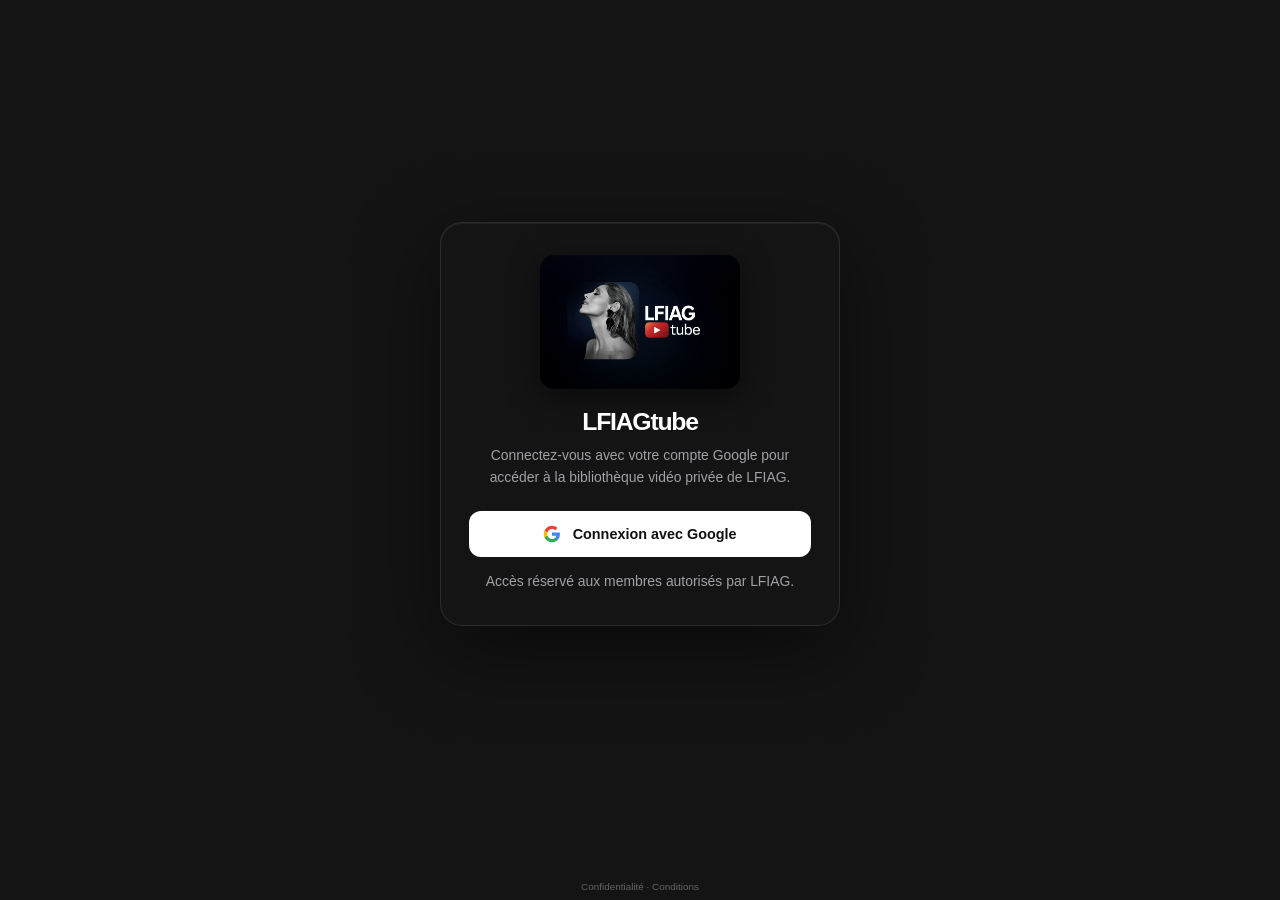
==== commit 9837af39: "Add files via upload" ====
--- a/index.html
+++ b/index.html
@@ -972,23 +972,33 @@
 <!-- Swiper 11 (coverflow) — CDN + SRI integrity hardening -->
 <link rel="stylesheet" href="https://cdn.jsdelivr.net/npm/swiper@11/swiper-bundle.min.css" integrity="sha384-gAPqlBuTCdtVcYt9ocMOYWrnBZ4XSL6q+4eXqwNycOr4iFczhNKtnYhF3NEXJM51" crossorigin="anonymous">
 <script src="https://cdn.jsdelivr.net/npm/swiper@11/swiper-bundle.min.js" integrity="sha384-2UI1PfnXFjVMQ7/ZDEF70CR943oH3v6uZrFQGGqJYlvhh4g6z6uVktxYbOlAczav" crossorigin="anonymous" defer></script>
-<link rel="stylesheet" href="netflix-overlay.css?v=6">
-<script src="netflix-overlay.js?v=4" defer></script>
-
+<link rel="stylesheet" href="netflix-overlay.css?v=7">
+<script src="netflix-overlay.js?v=5" defer></script>
+<script>document.documentElement.classList.add('nfx-pre');</script>
 <style id="nfxHideOrig">
-/* Quand Netflix actif, cache les sections home prod */
-body.nfx-active .hero,
-body.nfx-active .alune-section,
-body.nfx-active #newSection,
-body.nfx-active #catGridSection,
-body.nfx-active .desk-cat-bar,
-body.nfx-active #toolbar,
-body.nfx-active .toolbar,
-body.nfx-active #content { display: none !important; }
-/* Vue catégorie filtrée: re-affiche #content style classique */
-body.nfx-active.nfx-catview #content { display: block !important; }
-body.nfx-active.nfx-catview #toolbar,
-body.nfx-active.nfx-catview .desk-cat-bar { display: flex !important; }
+/* PRE-RENDER kill: hide prod home immediately at first paint, before app.min.js mounts */
+html.nfx-pre .hero,
+html.nfx-pre .alune-section,
+html.nfx-pre #aluneSection,
+html.nfx-pre #newSection,
+html.nfx-pre #catGridSection,
+html.nfx-pre .cat-grid-section,
+html.nfx-pre #catGrid,
+html.nfx-pre .cov-stage,
+html.nfx-pre .swiper,
+html.nfx-pre .alune-grid,
+html.nfx-pre .alune-card,
+html.nfx-pre .alune-title,
+html.nfx-pre .desk-cat-bar,
+html.nfx-pre #toolbar,
+html.nfx-pre .toolbar,
+html.nfx-pre #content{display:none !important;visibility:hidden !important}
+/* Cat-view: restore #content + toolbar after user clicks a category */
+body.nfx-catview #content{display:block !important;visibility:visible !important}
+body.nfx-catview #toolbar,
+body.nfx-catview .desk-cat-bar{display:flex !important;visibility:visible !important}
+/* Pre-paint bg lock so flash isn\'t white */
+html.nfx-pre,html.nfx-pre body{background:#141414 !important}
 </style>
 </head>
 
--- a/netflix-overlay.css
+++ b/netflix-overlay.css
@@ -41,17 +41,48 @@
 body.netflix-overlay-on::-webkit-scrollbar-thumb{background:#333;border-radius:0}
 
 /* ─── HIDE PROD HOME SECTIONS (overlay takes over) ──────── */
+/* Aggressive blanket: kill ALL prod home rendering when overlay active.
+   Only #nfxApp + its nfx-* sections + the modal/screens stay visible. */
 body.netflix-overlay-on .hero,
+body.netflix-overlay-on .hero *,
 body.netflix-overlay-on .alune-section,
+body.netflix-overlay-on .alune-section *,
+body.netflix-overlay-on #aluneSection,
 body.netflix-overlay-on #newSection,
-body.netflix-overlay-on #catGridSection{display:none !important}
+body.netflix-overlay-on #catGridSection,
+body.netflix-overlay-on .cat-grid-section,
+body.netflix-overlay-on #catGrid,
+body.netflix-overlay-on .cov-stage,
+body.netflix-overlay-on .swiper,
+body.netflix-overlay-on .swiper-wrapper,
+body.netflix-overlay-on .cov-card,
+body.netflix-overlay-on .cov-arrow,
+body.netflix-overlay-on .cov-dots,
+body.netflix-overlay-on .alune-grid,
+body.netflix-overlay-on .alune-card,
+body.netflix-overlay-on .alune-title,
+body.netflix-overlay-on .alune-badge{display:none !important;visibility:hidden !important;height:0 !important;overflow:hidden !important;pointer-events:none !important}
+
+/* Hide all direct children of <main> that are NOT our overlay sections — kills any prod section we missed */
+body.netflix-overlay-on:not(.nfx-catview) #screen-app main > section:not(.nfx-billboard):not(.nfx-top10-row):not(.nfx-row):not(.nfx-catrow):not(.nfx-rows-wrap){display:none !important}
+body.netflix-overlay-on:not(.nfx-catview) #screen-app main > div:not(#nfxApp):not(.modal-backdrop):not(.toast-container):not(.settings-panel){display:none !important}
+
+/* Toolbar/cat-bar/content visibility split: hide on home, show on cat-view */
 body.netflix-overlay-on:not(.nfx-catview) .desk-cat-bar,
 body.netflix-overlay-on:not(.nfx-catview) #toolbar,
 body.netflix-overlay-on:not(.nfx-catview) .toolbar,
-body.netflix-overlay-on:not(.nfx-catview) #content{display:none !important}
-body.netflix-overlay-on.nfx-catview #content{display:block !important;padding:6rem var(--nfx-row-px) 4rem !important;background:var(--nfx-bg);min-height:100vh}
+body.netflix-overlay-on:not(.nfx-catview) #content{display:none !important;visibility:hidden !important;height:0 !important}
+body.netflix-overlay-on.nfx-catview #content{display:block !important;visibility:visible !important;height:auto !important;padding:6rem var(--nfx-row-px) 4rem !important;background:var(--nfx-bg);min-height:100vh;position:relative;z-index:1}
 body.netflix-overlay-on.nfx-catview #toolbar,
-body.netflix-overlay-on.nfx-catview .desk-cat-bar{display:flex !important}
+body.netflix-overlay-on.nfx-catview .desk-cat-bar{display:flex !important;visibility:visible !important;height:auto !important}
+
+/* Overlay z-index dominance */
+body.netflix-overlay-on #nfxApp{position:relative;z-index:5}
+body.netflix-overlay-on .nfx-billboard,
+body.netflix-overlay-on .nfx-rows-wrap,
+body.netflix-overlay-on .nfx-row,
+body.netflix-overlay-on .nfx-top10-row,
+body.netflix-overlay-on .nfx-catrow{position:relative;z-index:5}
 
 /* ─── HEADER — Netflix transparent → solid ──────────────── */
 body.netflix-overlay-on header{
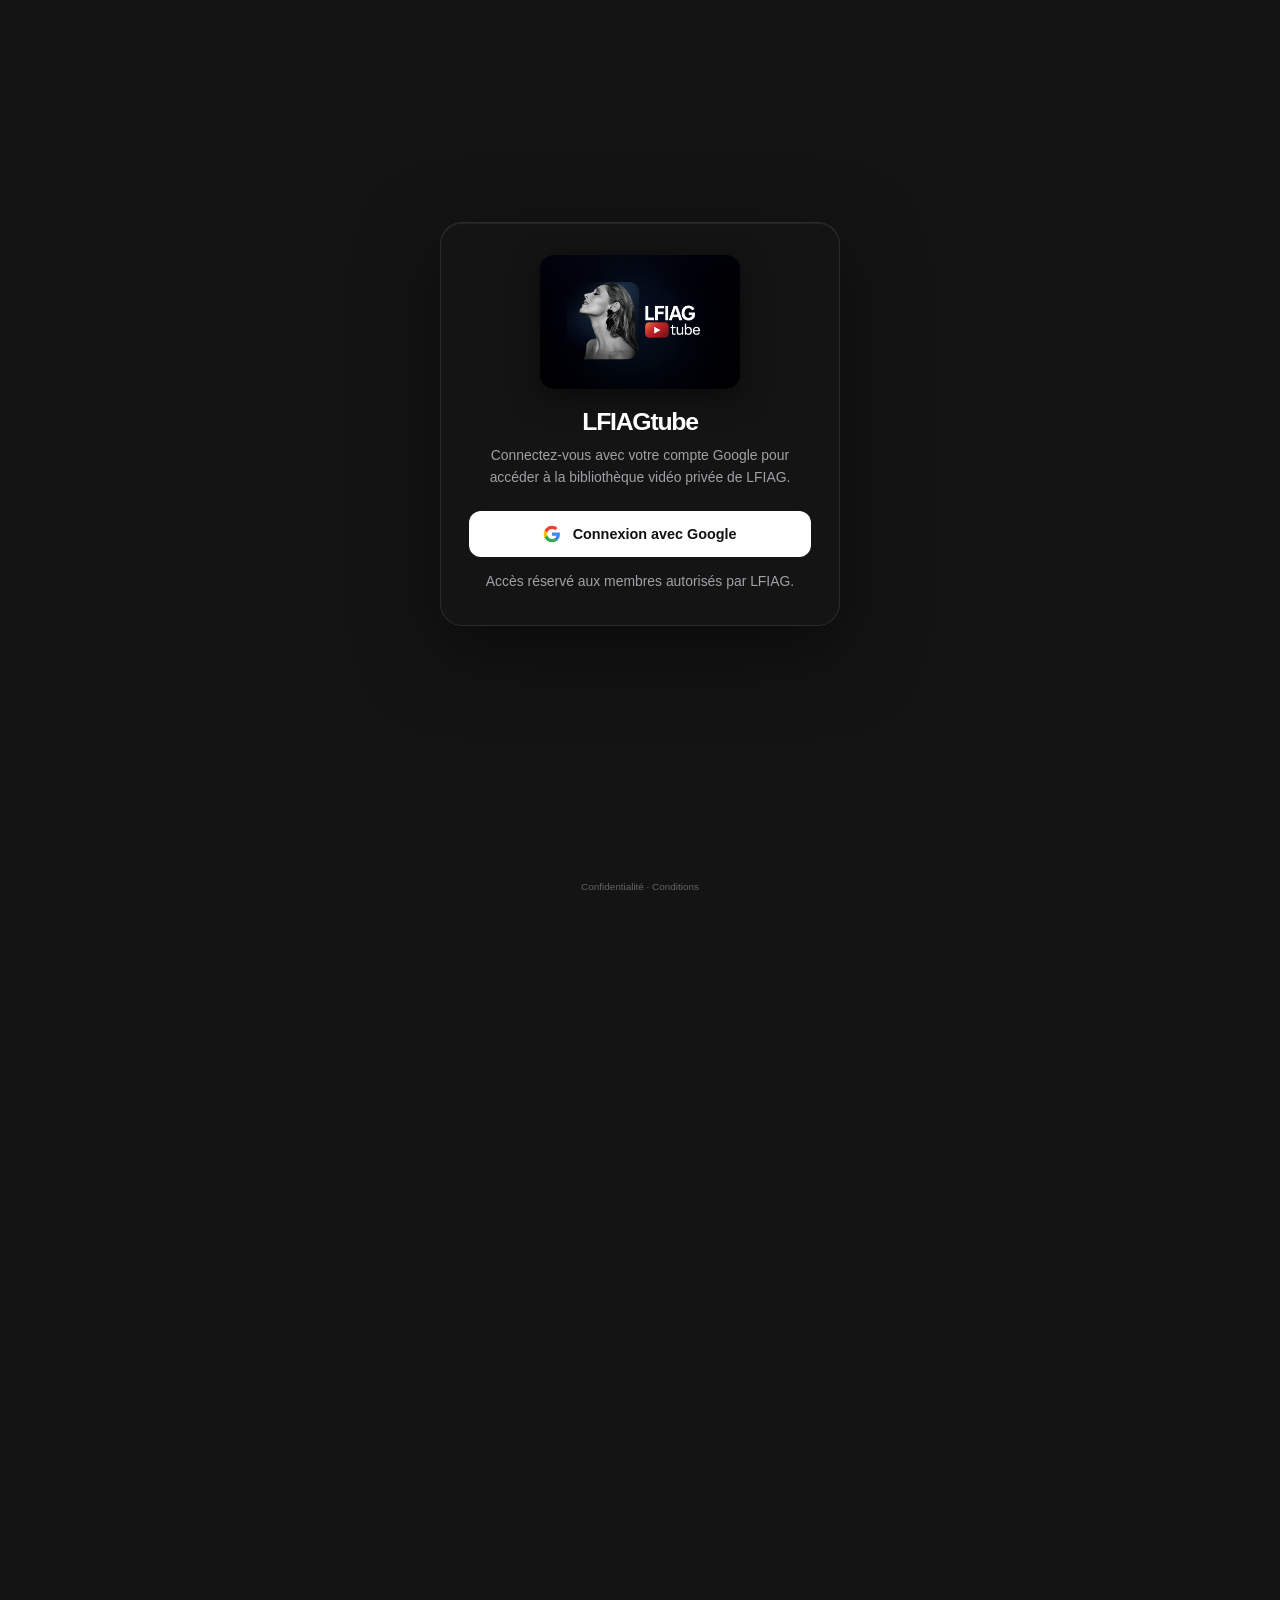
==== commit 3ea39dc3: "Add files via upload" ====
--- a/index.html
+++ b/index.html
@@ -972,8 +972,8 @@
 <!-- Swiper 11 (coverflow) — CDN + SRI integrity hardening -->
 <link rel="stylesheet" href="https://cdn.jsdelivr.net/npm/swiper@11/swiper-bundle.min.css" integrity="sha384-gAPqlBuTCdtVcYt9ocMOYWrnBZ4XSL6q+4eXqwNycOr4iFczhNKtnYhF3NEXJM51" crossorigin="anonymous">
 <script src="https://cdn.jsdelivr.net/npm/swiper@11/swiper-bundle.min.js" integrity="sha384-2UI1PfnXFjVMQ7/ZDEF70CR943oH3v6uZrFQGGqJYlvhh4g6z6uVktxYbOlAczav" crossorigin="anonymous" defer></script>
-<link rel="stylesheet" href="netflix-overlay.css?v=7">
-<script src="netflix-overlay.js?v=5" defer></script>
+<link rel="stylesheet" href="netflix-overlay.css?v=8">
+<script src="netflix-overlay.js?v=6" defer></script>
 <script>document.documentElement.classList.add('nfx-pre');</script>
 <style id="nfxHideOrig">
 /* PRE-RENDER kill: hide prod home immediately at first paint, before app.min.js mounts */
--- a/netflix-overlay.css
+++ b/netflix-overlay.css
@@ -30,9 +30,29 @@
 }
 
 /* ─── HOST OVERRIDES ─────────────────────────────────────── */
-body.netflix-overlay-on{background:var(--nfx-bg) !important;color:var(--nfx-text);font-family:var(--nfx-font)}
-body.netflix-overlay-on #screen-app{background:var(--nfx-bg)}
-body.netflix-overlay-on #screen-app main{max-width:none !important;padding:0 !important;margin:0 !important;background:var(--nfx-bg)}
+body.netflix-overlay-on{background:var(--nfx-bg) !important;color:var(--nfx-text);font-family:var(--nfx-font);width:100% !important;max-width:none !important;margin:0 !important;padding:0 !important}
+html.nfx-pre,html.nfx-pre body{width:100% !important;max-width:none !important;margin:0 !important;padding:0 !important;overflow-x:hidden}
+
+/* CRITICAL: kill prod #screen-app flex-column-clamp that limits width to 400px on home.
+   Force full-viewport width so billboard + rows expand properly. */
+body.netflix-overlay-on #screen-app{
+  background:var(--nfx-bg) !important;
+  display:block !important;
+  width:100vw !important;
+  max-width:100vw !important;
+  min-width:100vw !important;
+  margin:0 !important;
+  padding:0 !important;
+  align-items:initial !important;
+  flex-direction:initial !important;
+}
+body.netflix-overlay-on #screen-app.screen.active{display:block !important}
+body.netflix-overlay-on #screen-app main,
+body.netflix-overlay-on #main-content{
+  max-width:none !important;width:100% !important;min-width:100% !important;
+  padding:0 !important;margin:0 !important;background:var(--nfx-bg);
+  display:block !important;
+}
 #nfxApp{display:block;width:100%;color:var(--nfx-text);font-family:var(--nfx-font)}
 
 /* Kill native scrollbar on overlay (subtle Netflix-like) */
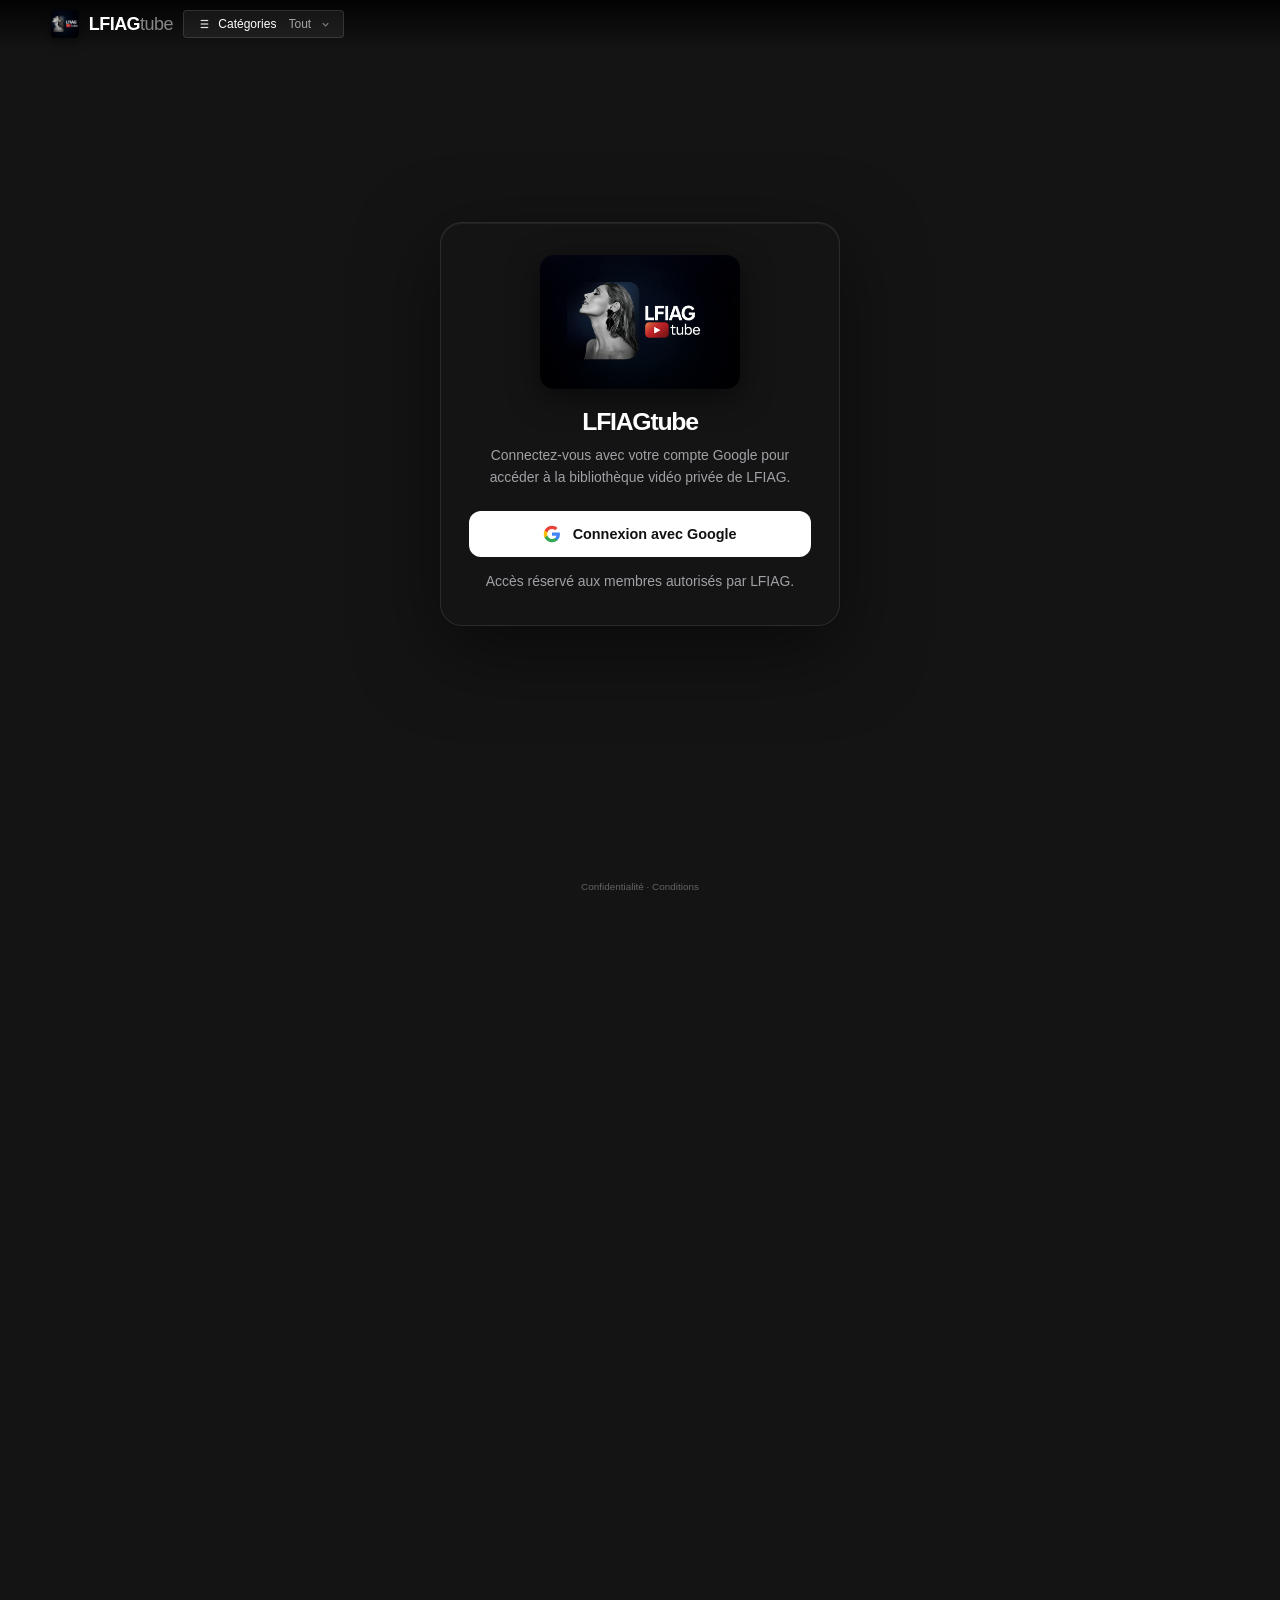
==== commit 11767cd2: "Add files via upload" ====
--- a/index.html
+++ b/index.html
@@ -972,8 +972,8 @@
 <!-- Swiper 11 (coverflow) — CDN + SRI integrity hardening -->
 <link rel="stylesheet" href="https://cdn.jsdelivr.net/npm/swiper@11/swiper-bundle.min.css" integrity="sha384-gAPqlBuTCdtVcYt9ocMOYWrnBZ4XSL6q+4eXqwNycOr4iFczhNKtnYhF3NEXJM51" crossorigin="anonymous">
 <script src="https://cdn.jsdelivr.net/npm/swiper@11/swiper-bundle.min.js" integrity="sha384-2UI1PfnXFjVMQ7/ZDEF70CR943oH3v6uZrFQGGqJYlvhh4g6z6uVktxYbOlAczav" crossorigin="anonymous" defer></script>
-<link rel="stylesheet" href="netflix-overlay.css?v=8">
-<script src="netflix-overlay.js?v=6" defer></script>
+<link rel="stylesheet" href="netflix-overlay.css?v=9">
+<script src="netflix-overlay.js?v=7" defer></script>
 <script>document.documentElement.classList.add('nfx-pre');</script>
 <style id="nfxHideOrig">
 /* PRE-RENDER kill: hide prod home immediately at first paint, before app.min.js mounts */
--- a/netflix-overlay.css
+++ b/netflix-overlay.css
@@ -1,120 +1,89 @@
-/* ============================================================
-   LFIAGtube — Netflix Pixel-Fidelity v6
-   Faithful clone of Netflix.com homepage UX/visual system.
-   Pure overlay. Active: body.netflix-overlay-on
-   Cat-view: body.nfx-catview (set by user click only)
-   ============================================================ */
-
-/* ─── Netflix Sans fallback stack ───────────────────────── */
-@import url('https://fonts.googleapis.com/css2?family=Bebas+Neue&display=swap');
+/* =================================================================
+   LFIAGtube — Netflix Overlay v8 (mockup-faithful 1:1)
+   Pure visual layer. Active: html.nfx-pre + body.netflix-overlay-on
+   ================================================================= */
 
 :root{
   --nfx-bg:#141414;
   --nfx-bg-2:#181818;
-  --nfx-bg-3:#232323;
   --nfx-red:#e50914;
-  --nfx-red-h:#f40612;
-  --nfx-red-d:#b9090b;
+  --nfx-red-soft:rgba(229,9,20,.4);
   --nfx-text:#fff;
   --nfx-text-2:#e5e5e5;
   --nfx-text-3:#b3b3b3;
-  --nfx-text-4:#808080;
   --nfx-green:#46d369;
-  --nfx-glass:rgba(42,42,42,.6);
-  --nfx-glass-h:rgba(109,109,110,.7);
-  --nfx-ease:cubic-bezier(.5,0,.1,1);
-  --nfx-spring:cubic-bezier(.16,1,.3,1);
-  --nfx-font:'Helvetica Neue','Inter',-apple-system,BlinkMacSystemFont,Arial,sans-serif;
+  --nfx-glass:rgba(109,109,110,.7);
+  --nfx-glass-h:rgba(109,109,110,.5);
+  --nfx-font:'Helvetica Neue',Arial,-apple-system,BlinkMacSystemFont,'Inter',sans-serif;
   --nfx-row-px:4%;
-  --nfx-card-gap:4px;
-}
-
-/* ─── HOST OVERRIDES ─────────────────────────────────────── */
-body.netflix-overlay-on{background:var(--nfx-bg) !important;color:var(--nfx-text);font-family:var(--nfx-font);width:100% !important;max-width:none !important;margin:0 !important;padding:0 !important}
-html.nfx-pre,html.nfx-pre body{width:100% !important;max-width:none !important;margin:0 !important;padding:0 !important;overflow-x:hidden}
-
-/* CRITICAL: kill prod #screen-app flex-column-clamp that limits width to 400px on home.
-   Force full-viewport width so billboard + rows expand properly. */
-body.netflix-overlay-on #screen-app{
+}
+
+/* ─── 0. KILL VIEWPORT WIDTH CLAMP (400px bug) ─────────────── */
+html.nfx-pre,html.nfx-pre body{
+  background:var(--nfx-bg) !important;color:var(--nfx-text);
+  width:100% !important;max-width:none !important;min-width:0 !important;
+  margin:0 !important;padding:0 !important;
+  overflow-x:hidden;
+  font-family:var(--nfx-font);
+}
+body.netflix-overlay-on{font-family:var(--nfx-font) !important}
+
+/* Force #screen-app + main + body chain to full viewport width.
+   Prod CSS clamps to 400px somewhere — kill it. */
+body.netflix-overlay-on #screen-app,
+body.netflix-overlay-on #screen-app.screen.active,
+body.netflix-overlay-on #screen-app.screen{
   background:var(--nfx-bg) !important;
   display:block !important;
-  width:100vw !important;
-  max-width:100vw !important;
-  min-width:100vw !important;
-  margin:0 !important;
-  padding:0 !important;
+  width:100vw !important;max-width:100vw !important;min-width:100vw !important;
+  margin:0 !important;padding:0 !important;
   align-items:initial !important;
+  justify-content:initial !important;
   flex-direction:initial !important;
-}
-body.netflix-overlay-on #screen-app.screen.active{display:block !important}
+  min-height:100vh !important;
+}
 body.netflix-overlay-on #screen-app main,
 body.netflix-overlay-on #main-content{
-  max-width:none !important;width:100% !important;min-width:100% !important;
-  padding:0 !important;margin:0 !important;background:var(--nfx-bg);
+  width:100% !important;max-width:none !important;min-width:100% !important;
+  margin:0 !important;padding:0 !important;
   display:block !important;
-}
-#nfxApp{display:block;width:100%;color:var(--nfx-text);font-family:var(--nfx-font)}
-
-/* Kill native scrollbar on overlay (subtle Netflix-like) */
-body.netflix-overlay-on::-webkit-scrollbar{width:8px}
-body.netflix-overlay-on::-webkit-scrollbar-track{background:#000}
-body.netflix-overlay-on::-webkit-scrollbar-thumb{background:#333;border-radius:0}
-
-/* ─── HIDE PROD HOME SECTIONS (overlay takes over) ──────── */
-/* Aggressive blanket: kill ALL prod home rendering when overlay active.
-   Only #nfxApp + its nfx-* sections + the modal/screens stay visible. */
-body.netflix-overlay-on .hero,
-body.netflix-overlay-on .hero *,
-body.netflix-overlay-on .alune-section,
-body.netflix-overlay-on .alune-section *,
-body.netflix-overlay-on #aluneSection,
-body.netflix-overlay-on #newSection,
-body.netflix-overlay-on #catGridSection,
-body.netflix-overlay-on .cat-grid-section,
-body.netflix-overlay-on #catGrid,
-body.netflix-overlay-on .cov-stage,
-body.netflix-overlay-on .swiper,
-body.netflix-overlay-on .swiper-wrapper,
-body.netflix-overlay-on .cov-card,
-body.netflix-overlay-on .cov-arrow,
-body.netflix-overlay-on .cov-dots,
-body.netflix-overlay-on .alune-grid,
-body.netflix-overlay-on .alune-card,
-body.netflix-overlay-on .alune-title,
-body.netflix-overlay-on .alune-badge{display:none !important;visibility:hidden !important;height:0 !important;overflow:hidden !important;pointer-events:none !important}
-
-/* Hide all direct children of <main> that are NOT our overlay sections — kills any prod section we missed */
-body.netflix-overlay-on:not(.nfx-catview) #screen-app main > section:not(.nfx-billboard):not(.nfx-top10-row):not(.nfx-row):not(.nfx-catrow):not(.nfx-rows-wrap){display:none !important}
-body.netflix-overlay-on:not(.nfx-catview) #screen-app main > div:not(#nfxApp):not(.modal-backdrop):not(.toast-container):not(.settings-panel){display:none !important}
-
-/* Toolbar/cat-bar/content visibility split: hide on home, show on cat-view */
-body.netflix-overlay-on:not(.nfx-catview) .desk-cat-bar,
-body.netflix-overlay-on:not(.nfx-catview) #toolbar,
-body.netflix-overlay-on:not(.nfx-catview) .toolbar,
-body.netflix-overlay-on:not(.nfx-catview) #content{display:none !important;visibility:hidden !important;height:0 !important}
-body.netflix-overlay-on.nfx-catview #content{display:block !important;visibility:visible !important;height:auto !important;padding:6rem var(--nfx-row-px) 4rem !important;background:var(--nfx-bg);min-height:100vh;position:relative;z-index:1}
-body.netflix-overlay-on.nfx-catview #toolbar,
-body.netflix-overlay-on.nfx-catview .desk-cat-bar{display:flex !important;visibility:visible !important;height:auto !important}
-
-/* Overlay z-index dominance */
-body.netflix-overlay-on #nfxApp{position:relative;z-index:5}
-body.netflix-overlay-on .nfx-billboard,
-body.netflix-overlay-on .nfx-rows-wrap,
-body.netflix-overlay-on .nfx-row,
-body.netflix-overlay-on .nfx-top10-row,
-body.netflix-overlay-on .nfx-catrow{position:relative;z-index:5}
-
-/* ─── HEADER — Netflix transparent → solid ──────────────── */
+  background:var(--nfx-bg);
+}
+body.netflix-overlay-on #nfxApp{display:block;width:100%;color:var(--nfx-text)}
+
+/* ─── 1. HIDE PROD HOME (overlay takes over) ───────────────── */
+html.nfx-pre .hero,
+html.nfx-pre .alune-section,
+html.nfx-pre #aluneSection,
+html.nfx-pre #newSection,
+html.nfx-pre #catGridSection,
+html.nfx-pre .cat-grid-section,
+html.nfx-pre #catGrid,
+html.nfx-pre .cov-stage,
+html.nfx-pre .swiper,
+html.nfx-pre .alune-grid,
+html.nfx-pre .alune-card,
+html.nfx-pre .alune-title,
+html.nfx-pre .desk-cat-bar,
+html.nfx-pre #toolbar,
+html.nfx-pre .toolbar,
+html.nfx-pre #content{display:none !important;visibility:hidden !important;height:0 !important;overflow:hidden !important}
+
+body.nfx-catview #content{display:block !important;visibility:visible !important;height:auto !important;padding:5rem var(--nfx-row-px) 4rem !important;background:var(--nfx-bg);min-height:100vh}
+body.nfx-catview #toolbar,
+body.nfx-catview .desk-cat-bar{display:flex !important;visibility:visible !important;height:auto !important}
+
+/* ─── 2. HEADER (48px Netflix) ─────────────────────────────── */
 body.netflix-overlay-on header{
   position:fixed !important;top:0 !important;left:0;right:0;
-  height:68px !important;
-  background:linear-gradient(180deg,rgba(0,0,0,.85) 10%,transparent 100%) !important;
+  height:48px !important;
+  display:flex !important;align-items:center !important;
+  padding:0 4% !important;gap:.6rem;
+  background:linear-gradient(180deg,rgba(0,0,0,.85),transparent) !important;
   backdrop-filter:none !important;-webkit-backdrop-filter:none !important;
   border-bottom:0 !important;
+  z-index:100;
   transition:background .35s ease;
-  padding:0 4% !important;
-  align-items:center !important;
-  z-index:100;
 }
 body.netflix-overlay-on.nfx-scrolled header{
   background:var(--nfx-bg) !important;
@@ -122,357 +91,353 @@
 }
 body.netflix-overlay-on header,
 body.netflix-overlay-on header *{color:#e5e5e5 !important}
-body.netflix-overlay-on header .logo-text{color:#fff !important;font-weight:700;font-size:1.1rem;letter-spacing:-.03em}
-body.netflix-overlay-on header .logo-text .dim{color:rgba(255,255,255,.5) !important}
-body.netflix-overlay-on header .logo-img{border-radius:4px}
+body.netflix-overlay-on header .logo-text{color:#fff !important;font-weight:700;font-size:18px;letter-spacing:-.03em}
+body.netflix-overlay-on header .logo-text .dim{color:rgba(255,255,255,.5) !important;font-weight:400}
+body.netflix-overlay-on header .logo-img{width:28px;height:28px;border-radius:4px}
+body.netflix-overlay-on header .header-right{margin-left:auto;display:flex;gap:10px;align-items:center;font-size:12px}
+body.netflix-overlay-on header .desk-cat-btn,
+body.netflix-overlay-on header .hdr-cat-btn,
 body.netflix-overlay-on header .admin-header-btn{
-  background:rgba(255,255,255,.08) !important;
-  border:1px solid rgba(255,255,255,.15) !important;
-  color:#fff !important;border-radius:4px;font-size:.78rem;font-weight:500;
-}
-body.netflix-overlay-on header .admin-header-btn:hover{background:rgba(255,255,255,.15) !important}
+  background:rgba(255,255,255,.06) !important;
+  border:.5px solid rgba(255,255,255,.12) !important;
+  color:#fff !important;border-radius:4px !important;
+  padding:6px 12px !important;font-size:12px !important;font-weight:500 !important;
+  height:auto !important;
+}
+body.netflix-overlay-on header .desk-cat-active{color:rgba(255,255,255,.6) !important;font-weight:400}
 body.netflix-overlay-on header .quit-btn{
-  background:transparent !important;border:1px solid rgba(229,9,20,.4) !important;
-  color:#ff6b6b !important;border-radius:4px;font-size:.78rem;
-}
-body.netflix-overlay-on header .desk-cat-btn,
-body.netflix-overlay-on header .hdr-cat-btn{
+  background:transparent !important;
+  border:.5px solid rgba(229,9,20,.4) !important;
+  color:#ff6b6b !important;
+  border-radius:4px !important;
+  padding:6px 12px !important;font-size:12px !important;
+  height:auto !important;
+}
+body.netflix-overlay-on header .icon-btn,
+body.netflix-overlay-on header .profile-btn{
+  width:30px !important;height:30px !important;
   background:rgba(255,255,255,.06) !important;
-  border:1px solid rgba(255,255,255,.12) !important;
-  color:#fff !important;border-radius:4px;font-weight:500;font-size:.82rem;
-}
-body.netflix-overlay-on header .desk-cat-active{color:rgba(255,255,255,.6) !important;font-weight:400}
-body.netflix-overlay-on header .search-bar input{
-  background:rgba(0,0,0,.6) !important;
-  border:1px solid rgba(255,255,255,.6) !important;
-  color:#fff !important;border-radius:0;font-size:.86rem;
-}
-body.netflix-overlay-on #screen-app{padding-top:68px}
-
-/* ─── BILLBOARD ─────────────────────────────────────────── */
+  border:.5px solid rgba(255,255,255,.12) !important;
+  border-radius:50% !important;
+}
+body.netflix-overlay-on header .search-bar{display:none !important}
+body.netflix-overlay-on header .hdr-sep{display:none !important}
+
+body.netflix-overlay-on #screen-app{padding-top:0 !important}
+
+/* ─── 3. BILLBOARD (height 56vw or 340px-ish, 90vh max) ────── */
 .nfx-billboard{
   position:relative;
   width:100%;
-  aspect-ratio:16/7;
-  min-height:480px;max-height:90vh;
+  height:56.25vw;
+  min-height:420px;
+  max-height:85vh;
+  margin-bottom:-50px;
   overflow:hidden;
-  margin-bottom:-100px;
   background:var(--nfx-bg);
   z-index:1;
 }
-@media(max-width:780px){.nfx-billboard{aspect-ratio:auto;height:75vh;min-height:520px;margin-bottom:-50px}}
-
-.nfx-billboard-slide{position:absolute;inset:0;opacity:0;transition:opacity 1s var(--nfx-ease);pointer-events:none}
+@media(max-width:780px){.nfx-billboard{height:75vh;min-height:480px;margin-bottom:-30px}}
+
+.nfx-billboard-slide{position:absolute;inset:0;opacity:0;transition:opacity 1s cubic-bezier(.5,0,.1,1);pointer-events:none}
 .nfx-billboard-slide.active{opacity:1;pointer-events:auto}
 .nfx-bb-bg{
-  position:absolute;inset:0;background-size:cover;background-position:center 18%;
+  position:absolute;inset:0;
+  background-size:cover;background-position:center 18%;
   animation:nfxBbZoom 30s ease-out forwards;will-change:transform;
 }
-.nfx-bb-vid{position:absolute;inset:0;width:100%;height:100%;object-fit:cover;opacity:0;transition:opacity 1.2s var(--nfx-ease)}
+.nfx-bb-vid{position:absolute;inset:0;width:100%;height:100%;object-fit:cover;opacity:0;transition:opacity 1.2s ease}
 .nfx-bb-vid.show{opacity:1}
 @keyframes nfxBbZoom{from{transform:scale(1.08)}to{transform:scale(1)}}
 
-/* Netflix exact gradients: ~40% left fade + 14% bottom fade */
-.nfx-billboard::before{content:'';position:absolute;inset:0;background:
-  linear-gradient(90deg,rgba(20,20,20,.85) 0%,rgba(20,20,20,.45) 40%,transparent 70%);
+/* Mockup gradients exact */
+.nfx-billboard::before{content:'';position:absolute;inset:0;
+  background:linear-gradient(90deg,rgba(20,20,20,.85) 0%,rgba(20,20,20,.45) 40%,transparent 70%);
   pointer-events:none;z-index:2}
-.nfx-billboard::after{content:'';position:absolute;left:0;right:0;bottom:0;height:14.7vw;background:
-  linear-gradient(180deg,transparent 0%,rgba(20,20,20,.6) 60%,var(--nfx-bg) 100%);
+.nfx-billboard::after{content:'';position:absolute;left:0;right:0;bottom:0;height:80px;
+  background:linear-gradient(180deg,transparent,rgba(20,20,20,.6),var(--nfx-bg));
   pointer-events:none;z-index:2}
 
 .nfx-bb-content{
-  position:absolute;left:4%;bottom:35%;max-width:36%;min-width:280px;z-index:3;color:#fff;
-  animation:nfxBbRise .9s var(--nfx-ease) both .35s;
+  position:absolute;left:4%;bottom:30%;max-width:38%;min-width:280px;z-index:3;
+  animation:nfxBbRise 1s cubic-bezier(.5,0,.1,1) both .3s;
 }
 @keyframes nfxBbRise{from{opacity:0;transform:translateY(20px)}to{opacity:1;transform:none}}
 @media(max-width:1100px){.nfx-bb-content{max-width:50%}}
 @media(max-width:780px){.nfx-bb-content{max-width:none;right:4%;bottom:18%}}
 
+/* Tag with N logo (Netflix-style) */
 .nfx-bb-tag{
-  display:inline-flex;align-items:center;gap:.4rem;
-  font-size:.78rem;font-weight:500;color:#fff;
-  letter-spacing:.04em;
-  margin-bottom:.7rem;
+  display:inline-flex;align-items:center;
+  font-size:12px;font-weight:500;color:#fff;
+  letter-spacing:.04em;margin-bottom:10px;
 }
 .nfx-bb-tag::before{
-  content:'N';font-family:'Bebas Neue',sans-serif;
+  content:'N';font-family:Georgia,'Times New Roman',serif;
   display:inline-flex;align-items:center;justify-content:center;
-  width:18px;height:24px;background:var(--nfx-red);color:#fff;
-  font-weight:700;font-size:1.1rem;line-height:1;border-radius:2px;
-  margin-right:.5rem;letter-spacing:0;
+  width:18px;height:24px;
+  background:var(--nfx-red);color:#fff;
+  font-weight:700;font-size:14px;line-height:1;border-radius:2px;
+  margin-right:8px;letter-spacing:0;
 }
 
 .nfx-bb-title{
   font-family:var(--nfx-font);font-weight:900;
-  font-size:clamp(2.4rem,5vw,4.8rem);line-height:1;letter-spacing:-.02em;
-  margin:0 0 .9rem;color:#fff;
+  font-size:48px;line-height:1;letter-spacing:-.02em;
+  margin:0 0 14px;color:#fff;
   text-shadow:2px 2px 4px rgba(0,0,0,.45);
 }
-.nfx-bb-meta{display:flex;gap:.85rem;align-items:center;color:#fff;font-size:.92rem;font-weight:500;margin-bottom:.95rem;flex-wrap:wrap;text-shadow:0 1px 4px rgba(0,0,0,.7)}
-.nfx-bb-meta .match{color:var(--nfx-green);font-weight:700;font-size:.95rem}
-.nfx-bb-meta .badge{padding:.1rem .5rem;border:1px solid rgba(255,255,255,.4);font-size:.78rem;font-weight:400;letter-spacing:.04em}
-.nfx-bb-desc{font-size:1.1rem;line-height:1.4;color:#fff;font-weight:400;text-shadow:2px 2px 4px rgba(0,0,0,.45);max-width:540px;margin:0 0 1.6rem;display:-webkit-box;-webkit-line-clamp:3;-webkit-box-orient:vertical;overflow:hidden}
-
-.nfx-bb-actions{display:flex;gap:.75rem;flex-wrap:wrap}
+@media(min-width:1500px){.nfx-bb-title{font-size:64px}}
+@media(max-width:780px){.nfx-bb-title{font-size:34px}}
+
+.nfx-bb-meta{display:flex;gap:12px;align-items:center;font-size:13px;font-weight:500;margin-bottom:14px;flex-wrap:wrap;color:#fff}
+.nfx-bb-meta .match{color:var(--nfx-green);font-weight:700}
+.nfx-bb-meta .badge{padding:1px 7px;border:.5px solid rgba(255,255,255,.4);font-size:11px;font-weight:400;letter-spacing:.04em;border-radius:0}
+.nfx-bb-desc{font-size:14px;line-height:1.4;color:#fff;max-width:480px;margin:0 0 18px;text-shadow:1px 1px 3px rgba(0,0,0,.45);display:-webkit-box;-webkit-line-clamp:3;-webkit-box-orient:vertical;overflow:hidden}
+
+.nfx-bb-actions{display:flex;gap:10px;flex-wrap:wrap}
 .nfx-bb-btn{
-  display:inline-flex;align-items:center;gap:.5rem;
-  padding:.65rem 1.6rem;
-  border-radius:4px;
-  font-weight:700;font-size:1.05rem;
+  display:inline-flex;align-items:center;gap:6px;
+  padding:8px 22px;border-radius:4px;
+  font-weight:700;font-size:14px;
   cursor:pointer;border:none;font-family:inherit;
   transition:background .15s,opacity .15s;
   white-space:nowrap;
 }
-.nfx-bb-btn svg{flex-shrink:0;width:24px;height:24px}
+.nfx-bb-btn svg{flex-shrink:0;width:18px;height:18px}
 .nfx-bb-btn:active{opacity:.85}
 .nfx-bb-btn-play{background:#fff;color:#000}
-.nfx-bb-btn-play:hover{background:rgba(255,255,255,.75)}
+.nfx-bb-btn-play:hover{background:rgba(255,255,255,.78)}
 .nfx-bb-btn-info{background:var(--nfx-glass);color:#fff}
 .nfx-bb-btn-info:hover{background:var(--nfx-glass-h)}
 .nfx-bb-btn:focus-visible{outline:2px solid #fff;outline-offset:2px}
 
 .nfx-bb-mute{
-  position:absolute;right:0;bottom:35%;
+  position:absolute;right:14.5%;bottom:32%;
   width:42px;height:42px;border-radius:50%;
   border:2px solid rgba(255,255,255,.5);background:transparent;color:#fff;
   display:flex;align-items:center;justify-content:center;z-index:4;cursor:pointer;
-  margin-right:14.5vw;
   transition:border-color .15s,background .15s;
 }
 .nfx-bb-mute:hover{border-color:#fff;background:rgba(0,0,0,.4)}
+
 .nfx-bb-rating{
-  position:absolute;right:0;bottom:35%;
+  position:absolute;right:0;bottom:32%;
   background:rgba(0,0,0,.4);
   border-left:3px solid rgba(255,255,255,.6);
-  padding:.45rem 1.7rem .45rem .85rem;
-  font-size:1.05rem;font-weight:400;z-index:4;color:#fff;
-  letter-spacing:.04em;
-}
-
-.nfx-bb-dots{position:absolute;left:4%;bottom:18%;display:flex;gap:.4rem;z-index:4}
+  padding:6px 18px 6px 10px;
+  font-size:14px;font-weight:400;z-index:4;color:#fff;
+}
+
+.nfx-bb-dots{position:absolute;left:4%;bottom:14%;display:flex;gap:6px;z-index:4}
 .nfx-bb-dots button{
-  width:14px;height:3px;border-radius:0;background:rgba(255,255,255,.3);
-  border:none;cursor:pointer;padding:0;
+  width:14px;height:3px;background:rgba(255,255,255,.3);
+  border:none;cursor:pointer;padding:0;border-radius:0;
   transition:background .25s,width .25s;
 }
 .nfx-bb-dots button.active{background:#fff;width:22px}
 .nfx-bb-dots button:hover{background:rgba(255,255,255,.6)}
 
 @media(max-width:780px){
-  .nfx-bb-content{bottom:24%}
-  .nfx-bb-desc{font-size:.92rem;-webkit-line-clamp:2;margin-bottom:1rem}
   .nfx-bb-mute,.nfx-bb-rating{display:none}
-  .nfx-bb-btn{padding:.55rem 1.1rem;font-size:.92rem}
-  .nfx-bb-btn svg{width:20px;height:20px}
-  .nfx-bb-title{font-size:2.4rem}
-}
-
-/* ─── ROW WRAPPERS ──────────────────────────────────────── */
-.nfx-rows-wrap{position:relative;z-index:5;padding:0 0 6rem;background:var(--nfx-bg)}
-.nfx-row{margin-bottom:3vw;position:relative;padding-top:.5rem}
-
-.nfx-row-head,.sp-row-head{display:flex;align-items:center;justify-content:flex-start;padding:0 var(--nfx-row-px) .5rem;color:var(--nfx-text-2);gap:.6rem}
-.nfx-row-title,.sp-row-title{
+  .nfx-bb-btn{padding:7px 14px;font-size:13px}
+}
+
+/* ─── 4. ROW WRAPPERS (mockup pattern) ─────────────────────── */
+.nfx-rows-wrap{position:relative;z-index:5;background:var(--nfx-bg);padding:0 0 4rem}
+
+.nfx-row,
+.nfx-top10-row,
+.nfx-catrow{
+  position:relative;
+  padding:24px var(--nfx-row-px) 8px;
+}
+
+.nfx-row-head,
+.sp-row-head,
+.nfx-top10-row .sp-row-head{
+  display:flex;align-items:center;justify-content:flex-start;
+  margin-bottom:10px;color:var(--nfx-text-2);
+  padding:0;
+}
+.nfx-row-title,
+.sp-row-title{
+  font-size:18px;font-weight:700;
+  color:var(--nfx-text-2);margin:0;
+  letter-spacing:-.005em;
   font-family:var(--nfx-font);
-  font-size:clamp(1rem,1.4vw,1.4rem);font-weight:700;
-  letter-spacing:-.005em;margin:0;color:#e5e5e5;
-  display:inline-block;
-}
-.nfx-row-cta,.nfx-rowcta{
-  font-size:.8rem;font-weight:500;color:rgba(255,255,255,.55);background:none;
-  border:none;cursor:pointer;padding:.2rem .4rem;font-family:inherit;
-  display:inline-flex;align-items:center;gap:.2rem;opacity:0;
-  transition:opacity .25s,color .15s,transform .25s;
-  letter-spacing:.04em;
+}
+.nfx-row-cta{
+  margin-left:auto;
+  font-size:13px;font-weight:500;color:rgba(255,255,255,.55);
+  background:none;border:none;cursor:pointer;padding:.2rem .4rem;
+  transition:color .15s,transform .15s;opacity:0;
 }
 .nfx-row:hover .nfx-row-cta{opacity:1}
 .nfx-row-cta:hover{color:#fff;transform:translateX(3px)}
 
-.nfx-row-track,.nfx-rowtrack{position:relative;padding:0 var(--nfx-row-px)}
-.nfx-row-scroll,.nfx-rowscroll{
-  display:flex;gap:var(--nfx-card-gap);overflow-x:auto;scroll-snap-type:x mandatory;
-  scroll-behavior:smooth;padding:60px 0;margin:-60px 0;
+.nfx-row-track,
+.nfx-rowtrack{position:relative;padding:0}
+
+.nfx-row-scroll,
+.nfx-rowscroll{
+  display:flex;gap:4px;
+  overflow-x:auto;scroll-snap-type:x mandatory;scroll-behavior:smooth;
+  padding:30px 0;margin:-30px 0;
   -ms-overflow-style:none;scrollbar-width:none;
 }
-.nfx-row-scroll::-webkit-scrollbar,.nfx-rowscroll::-webkit-scrollbar{display:none}
-
-.nfx-row-arrow,.nfx-rowarr{
-  position:absolute;top:60px;bottom:60px;width:4%;min-width:50px;
+.nfx-row-scroll::-webkit-scrollbar,
+.nfx-rowscroll::-webkit-scrollbar{display:none}
+
+.nfx-row-arrow,
+.nfx-rowarr{
+  position:absolute;top:30px;bottom:30px;width:50px;
   display:flex;align-items:center;justify-content:center;
-  background:rgba(20,20,20,.5);
-  border:none;color:#fff;cursor:pointer;z-index:6;
-  opacity:0;transition:opacity .15s,background .15s;
+  background:rgba(20,20,20,.5);border:none;color:#fff;cursor:pointer;
+  z-index:6;opacity:0;transition:opacity .15s,background .15s;
 }
 .nfx-row-arrow.left,.nfx-rowarr.left{left:0}
 .nfx-row-arrow.right,.nfx-rowarr.right{right:0}
-.nfx-row:hover .nfx-row-arrow,.nfx-row:hover .nfx-rowarr{opacity:1}
+.nfx-row:hover .nfx-row-arrow,.nfx-row:hover .nfx-rowarr,
+.nfx-catrow:hover .nfx-row-arrow,.nfx-catrow:hover .nfx-rowarr{opacity:1}
 .nfx-row-arrow:hover,.nfx-rowarr:hover{background:rgba(20,20,20,.85)}
-.nfx-row-arrow svg,.nfx-rowarr svg{width:32px;height:32px;transition:transform .15s}
-.nfx-row-arrow:hover svg,.nfx-rowarr:hover svg{transform:scale(1.25)}
+.nfx-row-arrow svg,.nfx-rowarr svg{width:32px;height:32px}
 @media(hover:none){.nfx-row-arrow,.nfx-rowarr{display:none}}
 
-/* ─── VIDEO CARDS — Netflix exact card model ────────────── */
+/* ─── 5. TOP 10 (mockup-exact: 200px num, gap 8px, 4 cards) ── */
+.nfx-top10-row .sp-row-head{padding:0;margin-bottom:10px}
+.nfx-top10-track{position:relative}
+.nfx-top10-scroll{
+  display:flex;gap:8px;align-items:flex-end;
+  overflow-x:auto;scroll-snap-type:x mandatory;scroll-behavior:smooth;
+  padding:0;
+  -ms-overflow-style:none;scrollbar-width:none;
+  height:auto;
+}
+.nfx-top10-scroll::-webkit-scrollbar{display:none}
+
+.nfx-top10-card{
+  flex:0 0 calc((100% - 24px)/4);scroll-snap-align:start;
+  display:grid;grid-template-columns:50% 50%;align-items:end;
+  cursor:pointer;background:transparent;
+  height:230px;
+  transition:transform .25s ease;
+}
+@media(min-width:1500px){.nfx-top10-card{flex-basis:calc((100% - 40px)/6)}}
+@media(max-width:1100px){.nfx-top10-card{flex-basis:calc((100% - 16px)/3)}}
+@media(max-width:780px){.nfx-top10-card{flex-basis:calc((100% - 8px)/2);grid-template-columns:48% 52%;height:180px}}
+
+.nfx-top10-num{
+  font-family:Arial,sans-serif;font-weight:900;
+  font-size:200px;line-height:.8;
+  color:var(--nfx-bg);
+  -webkit-text-stroke:3px #5a5a5a;
+  letter-spacing:-.08em;text-align:right;
+  margin-right:-15%;
+  align-self:end;
+  pointer-events:none;user-select:none;
+  position:relative;z-index:1;
+  transition:-webkit-text-stroke .2s;
+}
+@media(max-width:780px){.nfx-top10-num{font-size:130px;-webkit-text-stroke:2.5px #5a5a5a}}
+
+.nfx-top10-poster{
+  aspect-ratio:2/3;width:100%;
+  border-radius:4px;overflow:hidden;
+  background:var(--nfx-bg-2);
+  box-shadow:0 12px 30px rgba(0,0,0,.5);
+  position:relative;z-index:2;
+  transition:transform .25s ease,box-shadow .25s;
+}
+.nfx-top10-poster img{width:100%;height:100%;object-fit:cover;display:block;transition:transform .35s}
+
+@media(hover:hover){
+  .nfx-top10-card:hover .nfx-top10-poster{transform:scale(1.05);box-shadow:0 18px 50px rgba(0,0,0,.7)}
+  .nfx-top10-card:hover .nfx-top10-num{-webkit-text-stroke:3.5px #fff}
+}
+.nfx-top10-card:focus-visible{outline:none}
+.nfx-top10-card:focus-visible .nfx-top10-poster{box-shadow:0 0 0 3px #fff,0 12px 30px rgba(0,0,0,.5)}
+
+/* ─── 6. CATROW "Choisissez votre univers" (mockup exact) ──── */
+.nfx-catrow{padding:24px var(--nfx-row-px) 30px}
+.nfx-catrow .nfx-row-scroll{padding:0;margin:0;gap:4px}
+.nfx-catcard{
+  flex:0 0 calc((100% - 16px)/5);scroll-snap-align:start;
+  position:relative;aspect-ratio:16/9;
+  border-radius:4px;overflow:hidden;
+  cursor:pointer;background:var(--nfx-bg-2);
+  transition:transform .25s ease,box-shadow .25s;
+}
+@media(min-width:1500px){.nfx-catcard{flex-basis:calc((100% - 24px)/7)}}
+@media(max-width:1100px){.nfx-catcard{flex-basis:calc((100% - 12px)/4)}}
+@media(max-width:780px){.nfx-catcard{flex-basis:calc((100% - 8px)/3)}}
+@media(max-width:520px){.nfx-catcard{flex-basis:calc((100% - 4px)/2)}}
+
+.nfx-catcard img{width:100%;height:100%;object-fit:cover;display:block;transition:transform .5s ease}
+.nfx-catcard::before{
+  content:'';position:absolute;inset:0;
+  background:linear-gradient(180deg,transparent 40%,rgba(0,0,0,.95));
+  z-index:1;
+}
+.nfx-catcard-label{
+  position:absolute;left:0;right:0;bottom:0;
+  padding:10px 12px;z-index:2;
+  font-weight:700;font-size:13px;color:#fff;
+  line-height:1.2;letter-spacing:-.005em;
+  text-shadow:0 2px 6px rgba(0,0,0,.85);
+}
+@media(hover:hover){
+  .nfx-catcard:hover{transform:scale(1.04);box-shadow:0 18px 40px rgba(0,0,0,.6),0 0 0 2px rgba(255,255,255,.15)}
+  .nfx-catcard:hover img{transform:scale(1.08)}
+}
+.nfx-catcard:focus-visible{outline:none;box-shadow:0 0 0 3px #fff}
+
+/* ─── 7. VIDEO CARDS (cat-view drilldown) ──────────────────── */
 .nfx-vcard{
-  flex:0 0 calc((100% - 4*var(--nfx-card-gap))/5);
-  scroll-snap-align:start;
-  border-radius:4px;
-  overflow:visible;
-  cursor:pointer;
-  background:transparent;
-  color:#fff;
+  flex:0 0 calc((100% - 16px)/5);scroll-snap-align:start;
+  border-radius:4px;cursor:pointer;background:transparent;
   position:relative;
-  transition:transform .3s var(--nfx-ease) .15s,box-shadow .3s;
-}
-@media(min-width:1500px){.nfx-vcard{flex-basis:calc((100% - 5*var(--nfx-card-gap))/6)}}
-@media(max-width:1100px){.nfx-vcard{flex-basis:calc((100% - 3*var(--nfx-card-gap))/4)}}
-@media(max-width:780px){.nfx-vcard{flex-basis:calc((100% - 2*var(--nfx-card-gap))/3)}}
-@media(max-width:520px){.nfx-vcard{flex-basis:calc((100% - var(--nfx-card-gap))/2.3)}}
-
-.nfx-vthumb{
-  position:relative;aspect-ratio:16/9;border-radius:4px;overflow:hidden;
-  background:var(--nfx-bg-2);
-}
+  transition:transform .3s cubic-bezier(.5,0,.1,1) .15s;
+}
+@media(min-width:1500px){.nfx-vcard{flex-basis:calc((100% - 24px)/6)}}
+@media(max-width:1100px){.nfx-vcard{flex-basis:calc((100% - 12px)/4)}}
+@media(max-width:780px){.nfx-vcard{flex-basis:calc((100% - 8px)/3)}}
+@media(max-width:520px){.nfx-vcard{flex-basis:calc((100% - 4px)/2.3)}}
+
+.nfx-vthumb{position:relative;aspect-ratio:16/9;border-radius:4px;overflow:hidden;background:var(--nfx-bg-2)}
 .nfx-vthumb img{width:100%;height:100%;object-fit:cover;display:block}
-.nfx-vfb{position:absolute;inset:0;display:flex;align-items:center;justify-content:center;font-family:var(--nfx-font);font-size:1.4rem;font-weight:700;color:#666;background:linear-gradient(135deg,#222,#111);letter-spacing:-.02em}
-
+.nfx-vfb{position:absolute;inset:0;display:flex;align-items:center;justify-content:center;font-size:1.4rem;font-weight:700;color:#666;background:linear-gradient(135deg,#222,#111);letter-spacing:-.02em}
 .nfx-vplay{display:none}
-.nfx-vdur{position:absolute;bottom:6px;right:6px;background:rgba(0,0,0,.75);color:#fff;font-size:.72rem;font-weight:500;padding:.15rem .42rem;border-radius:2px}
-.nfx-vseen{position:absolute;top:6px;right:6px;background:var(--nfx-red);color:#fff;font-size:.62rem;font-weight:700;padding:.15rem .38rem;border-radius:2px;letter-spacing:.04em;text-transform:uppercase}
+.nfx-vdur{position:absolute;bottom:6px;right:6px;background:rgba(0,0,0,.75);color:#fff;font-size:11px;font-weight:500;padding:2px 6px;border-radius:2px}
+.nfx-vseen{position:absolute;top:6px;right:6px;background:var(--nfx-red);color:#fff;font-size:10px;font-weight:700;padding:2px 6px;border-radius:2px;letter-spacing:.04em;text-transform:uppercase}
 .nfx-vprog{position:absolute;left:0;right:0;bottom:0;height:3px;background:rgba(255,255,255,.25)}
 .nfx-vprog div{height:100%;background:var(--nfx-red)}
-
-/* Default body — title only when card resting */
-.nfx-vbody{padding:.45rem .15rem 0}
-.nfx-vcat{font-size:.65rem;color:var(--nfx-text-3);font-weight:500;text-transform:uppercase;letter-spacing:.06em;margin-bottom:.18rem;overflow:hidden;text-overflow:ellipsis;white-space:nowrap}
-.nfx-vtitle{font-size:.82rem;font-weight:500;color:var(--nfx-text-2);line-height:1.32;display:-webkit-box;-webkit-line-clamp:2;-webkit-box-orient:vertical;overflow:hidden}
-
-/* ─── HOVER-EXPAND (Netflix signature) ───────────────────
-   On desktop hover, card scales 1.5×, lifts, gains an info-tray below */
+.nfx-vbody{padding:7px 2px 0}
+.nfx-vcat{font-size:10px;color:var(--nfx-text-3);font-weight:500;text-transform:uppercase;letter-spacing:.06em;margin-bottom:3px;overflow:hidden;text-overflow:ellipsis;white-space:nowrap}
+.nfx-vtitle{font-size:13px;font-weight:500;color:var(--nfx-text-2);line-height:1.32;display:-webkit-box;-webkit-line-clamp:2;-webkit-box-orient:vertical;overflow:hidden}
+
 @media(hover:hover) and (min-width:1024px){
-  .nfx-vcard:hover{
-    transform:scale(1.5) translateY(-12%);
-    z-index:30;
-    box-shadow:0 30px 70px -10px rgba(0,0,0,.85),0 0 0 1px rgba(255,255,255,.1);
-    border-radius:4px;
-    background:var(--nfx-bg-2);
-  }
+  .nfx-vcard:hover{transform:scale(1.5) translateY(-12%);z-index:30;box-shadow:0 30px 70px -10px rgba(0,0,0,.85),0 0 0 1px rgba(255,255,255,.1);background:var(--nfx-bg-2);border-radius:4px}
   .nfx-vcard:hover .nfx-vthumb{border-radius:4px 4px 0 0}
-  .nfx-vcard:hover .nfx-vbody{
-    padding:.7rem .8rem 1rem;
-    background:var(--nfx-bg-2);
-    border-radius:0 0 4px 4px;
-  }
-  .nfx-vcard:hover .nfx-vtitle{
-    font-size:.78rem;font-weight:700;color:#fff;
-    -webkit-line-clamp:1;
-  }
-  .nfx-vcard:hover .nfx-vcat{
-    color:var(--nfx-green);font-weight:700;
-  }
-  /* Edge-of-row clamp so hover doesn't overflow viewport */
-  .nfx-row-scroll>.nfx-vcard:first-child:hover,
-  .nfx-rowscroll>.nfx-vcard:first-child:hover{transform:scale(1.5) translate(15%,-12%)}
-  .nfx-row-scroll>.nfx-vcard:last-child:hover,
-  .nfx-rowscroll>.nfx-vcard:last-child:hover{transform:scale(1.5) translate(-15%,-12%)}
-}
-
+  .nfx-vcard:hover .nfx-vbody{padding:10px 12px 14px;background:var(--nfx-bg-2);border-radius:0 0 4px 4px}
+  .nfx-vcard:hover .nfx-vtitle{font-size:12px;font-weight:700;color:#fff;-webkit-line-clamp:1}
+  .nfx-row-scroll>.nfx-vcard:first-child:hover{transform:scale(1.5) translate(15%,-12%)}
+  .nfx-row-scroll>.nfx-vcard:last-child:hover{transform:scale(1.5) translate(-15%,-12%)}
+}
 .nfx-vcard:focus-visible{outline:none}
 .nfx-vcard:focus-visible .nfx-vthumb{box-shadow:0 0 0 3px #fff}
 
-/* ─── TOP 10 ROW — Netflix-exact w/ giant strokes ───────── */
-.nfx-top10-row{margin-bottom:3vw;position:relative;padding-top:.5rem}
-.nfx-top10-row .sp-row-head{padding:0 var(--nfx-row-px) .5rem}
-.nfx-top10-track{position:relative;padding:0 var(--nfx-row-px)}
-.nfx-top10-scroll{
-  display:flex;gap:.5rem;overflow-x:auto;scroll-snap-type:x mandatory;
-  scroll-behavior:smooth;padding:80px 0 60px;margin:-20px 0;
-  -ms-overflow-style:none;scrollbar-width:none;
-}
-.nfx-top10-scroll::-webkit-scrollbar{display:none}
-
-.nfx-top10-card{
-  flex:0 0 calc((100% - 1.5rem)/4);scroll-snap-align:start;
-  display:grid;grid-template-columns:50% 50%;align-items:end;
-  cursor:pointer;background:transparent;overflow:visible;
-  transition:transform .3s var(--nfx-ease);
-  position:relative;
-}
-@media(min-width:1500px){.nfx-top10-card{flex-basis:calc((100% - 2.5rem)/6)}}
-@media(max-width:1100px){.nfx-top10-card{flex-basis:calc((100% - 1rem)/3)}}
-@media(max-width:780px){.nfx-top10-card{flex-basis:calc((100% - .5rem)/2.3);grid-template-columns:48% 52%}}
-
-.nfx-top10-num{
-  font-family:var(--nfx-font);
-  font-size:14vw;line-height:.8;
-  color:var(--nfx-bg);
-  -webkit-text-stroke:3px #5a5a5a;
-  letter-spacing:-.08em;font-weight:900;
-  pointer-events:none;user-select:none;text-align:right;
-  align-self:end;justify-self:end;
-  margin-right:-15%;margin-bottom:-2%;
-  position:relative;z-index:1;
-  transition:-webkit-text-stroke .2s;
-}
-@media(min-width:1500px){.nfx-top10-num{font-size:9vw}}
-@media(max-width:780px){.nfx-top10-num{font-size:18vw;-webkit-text-stroke:2.5px #5a5a5a;margin-right:-18%}}
-
-.nfx-top10-poster{
-  aspect-ratio:2/3;width:100%;border-radius:4px;overflow:hidden;
-  background:var(--nfx-bg-2);
-  box-shadow:0 12px 30px rgba(0,0,0,.5);
-  transition:transform .3s var(--nfx-ease);
-  position:relative;z-index:2;
-}
-.nfx-top10-poster img{width:100%;height:100%;object-fit:cover;display:block;transition:transform .35s}
-
-@media(hover:hover){
-  .nfx-top10-card:hover .nfx-top10-poster{
-    transform:scale(1.05);
-    box-shadow:0 20px 50px rgba(0,0,0,.8);
-  }
-  .nfx-top10-card:hover .nfx-top10-num{-webkit-text-stroke:3.5px #fff}
-}
-.nfx-top10-card:focus-visible .nfx-top10-poster{outline:none;box-shadow:0 0 0 3px #fff,0 12px 30px rgba(0,0,0,.5)}
-
-/* ─── CATEGORY CARD ROW (16:9 landscape tiles) ──────────── */
-.nfx-catrow{margin-bottom:3vw;position:relative;padding-top:.5rem}
-.nfx-catrow .nfx-row-scroll{padding:30px 0}
-.nfx-catcard{
-  flex:0 0 calc((100% - 4*var(--nfx-card-gap))/5);scroll-snap-align:start;
-  position:relative;aspect-ratio:16/9;border-radius:4px;overflow:hidden;
-  cursor:pointer;background:var(--nfx-bg-2);
-  transition:transform .3s var(--nfx-ease),box-shadow .3s;
-}
-@media(min-width:1500px){.nfx-catcard{flex-basis:calc((100% - 5*var(--nfx-card-gap))/6)}}
-@media(max-width:1100px){.nfx-catcard{flex-basis:calc((100% - 3*var(--nfx-card-gap))/4)}}
-@media(max-width:780px){.nfx-catcard{flex-basis:calc((100% - 2*var(--nfx-card-gap))/3)}}
-@media(max-width:520px){.nfx-catcard{flex-basis:calc((100% - var(--nfx-card-gap))/2)}}
-
-.nfx-catcard img{width:100%;height:100%;object-fit:cover;display:block;transition:transform .5s var(--nfx-ease)}
-.nfx-catcard::before{content:'';position:absolute;inset:0;background:linear-gradient(180deg,transparent 40%,rgba(0,0,0,.6) 78%,rgba(0,0,0,.95) 100%);z-index:1}
-.nfx-catcard-label{
-  position:absolute;left:0;right:0;bottom:0;padding:.7rem .9rem;z-index:2;
-  font-family:var(--nfx-font);font-weight:700;font-size:.95rem;
-  color:#fff;letter-spacing:-.005em;line-height:1.25;
-  text-shadow:0 2px 6px rgba(0,0,0,.85);
-}
-@media(hover:hover){
-  .nfx-catcard:hover{transform:scale(1.04);box-shadow:0 20px 50px rgba(0,0,0,.6),0 0 0 2px rgba(255,255,255,.15)}
-  .nfx-catcard:hover img{transform:scale(1.08)}
-}
-.nfx-catcard:focus-visible{outline:none;box-shadow:0 0 0 3px #fff}
-
-/* ─── BACK BUTTON (cat-view) ────────────────────────────── */
+/* ─── 8. BACK BUTTON (cat-view) ────────────────────────────── */
 .nfx-back{
   display:inline-flex;align-items:center;gap:.4rem;
-  background:transparent;border:1px solid rgba(255,255,255,.4);
-  color:#fff;padding:.5rem 1rem;border-radius:4px;
-  cursor:pointer;font-size:.86rem;font-weight:500;font-family:inherit;
+  background:transparent;border:.5px solid rgba(255,255,255,.4);
+  color:#fff;padding:8px 14px;border-radius:4px;
+  cursor:pointer;font-size:13px;font-weight:500;font-family:inherit;
   margin-bottom:1.2rem;transition:.15s;
 }
 .nfx-back:hover{background:rgba(255,255,255,.1);border-color:#fff}
 
-/* ─── REDUCED MOTION ────────────────────────────────────── */
+/* ─── 9. REDUCED MOTION ────────────────────────────────────── */
 @media (prefers-reduced-motion: reduce){
   .nfx-bb-bg,.nfx-bb-vid,.nfx-billboard-slide,.nfx-vcard,.nfx-top10-poster,.nfx-catcard img,.nfx-bb-content{
     animation:none !important;transition:none !important;
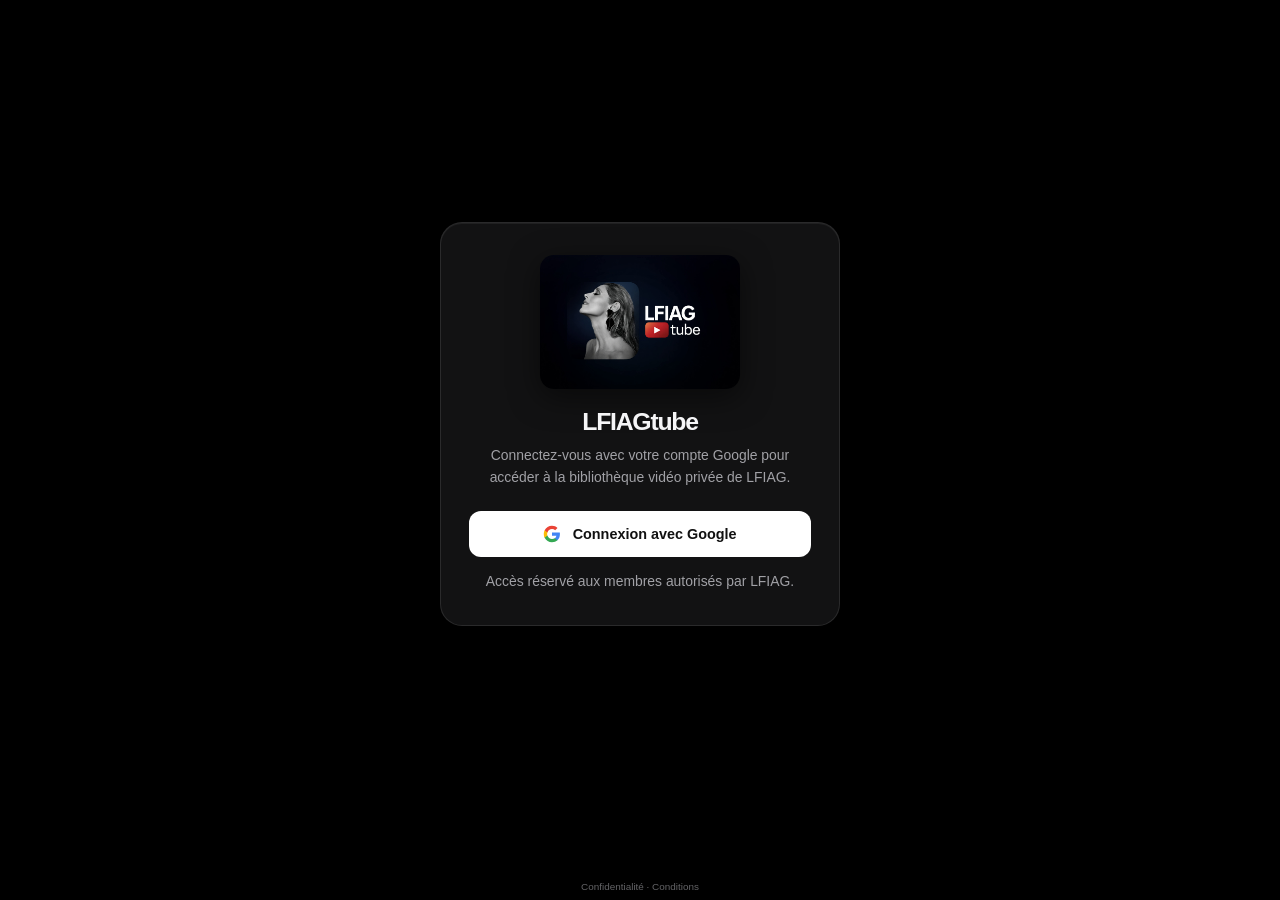
==== commit aa9fcf82: "Add files via upload" ====
--- a/index.html
+++ b/index.html
@@ -972,56 +972,8 @@
 <!-- Swiper 11 (coverflow) — CDN + SRI integrity hardening -->
 <link rel="stylesheet" href="https://cdn.jsdelivr.net/npm/swiper@11/swiper-bundle.min.css" integrity="sha384-gAPqlBuTCdtVcYt9ocMOYWrnBZ4XSL6q+4eXqwNycOr4iFczhNKtnYhF3NEXJM51" crossorigin="anonymous">
 <script src="https://cdn.jsdelivr.net/npm/swiper@11/swiper-bundle.min.js" integrity="sha384-2UI1PfnXFjVMQ7/ZDEF70CR943oH3v6uZrFQGGqJYlvhh4g6z6uVktxYbOlAczav" crossorigin="anonymous" defer></script>
-<link rel="stylesheet" href="netflix-overlay.css?v=9">
-<script src="netflix-overlay.js?v=7" defer></script>
-<script>document.documentElement.classList.add('nfx-pre');</script>
-<style id="nfxHideOrig">
-/* PRE-RENDER kill: hide prod home immediately at first paint, before app.min.js mounts */
-html.nfx-pre .hero,
-html.nfx-pre .alune-section,
-html.nfx-pre #aluneSection,
-html.nfx-pre #newSection,
-html.nfx-pre #catGridSection,
-html.nfx-pre .cat-grid-section,
-html.nfx-pre #catGrid,
-html.nfx-pre .cov-stage,
-html.nfx-pre .swiper,
-html.nfx-pre .alune-grid,
-html.nfx-pre .alune-card,
-html.nfx-pre .alune-title,
-html.nfx-pre .desk-cat-bar,
-html.nfx-pre #toolbar,
-html.nfx-pre .toolbar,
-html.nfx-pre #content{display:none !important;visibility:hidden !important}
-/* Cat-view: restore #content + toolbar after user clicks a category */
-body.nfx-catview #content{display:block !important;visibility:visible !important}
-body.nfx-catview #toolbar,
-body.nfx-catview .desk-cat-bar{display:flex !important;visibility:visible !important}
-/* Pre-paint bg lock so flash isn\'t white */
-html.nfx-pre,html.nfx-pre body{background:#141414 !important}
-</style>
 </head>
-
 <body>
-<script>
-/* SAFETY: force hide loader après 7s + ensure auth screen visible si pas connecté */
-setTimeout(function(){
-  var l = document.getElementById('lfiagLoader');
-  if (l && !l.classList.contains('lfiag-hide')) {
-    l.classList.add('lfiag-hide');
-    setTimeout(function(){ if (l.parentNode) l.parentNode.removeChild(l); }, 800);
-  }
-  // Si pas connecté ET aucun screen actif → force auth screen visible
-  if (typeof currentUser === 'undefined' || !currentUser) {
-    var sa = document.getElementById('screen-auth');
-    if (sa) { sa.classList.add('active', 'visible'); sa.style.display = 'flex'; }
-    var sl = document.getElementById('screen-loading');
-    if (sl) sl.classList.remove('active', 'visible');
-    var sap = document.getElementById('screen-app');
-    if (sap) sap.classList.remove('active');
-  }
-}, 7000);
-</script>
 <button class="ios-exit-fs-btn" id="iosExitFsBtn" onclick="_iosExitFakeFS()" aria-label="Quitter plein écran">× Quitter</button>
 
 <a class="sr-only" href="#main-content">Aller au contenu principal</a>
@@ -1154,7 +1106,6 @@
 <!-- SCREEN: APP -->
 <div id="screen-app" class="screen">
   <main id="main-content">
-    <div id="nfxApp" class="nfx-app"></div>
     <section class="hero" aria-label="En-t&#xea;te">
       <picture>
         <source type="image/webp" srcset="/images/hero-small.webp 800w,/images/hero-bg.webp 1920w" sizes="100vw">
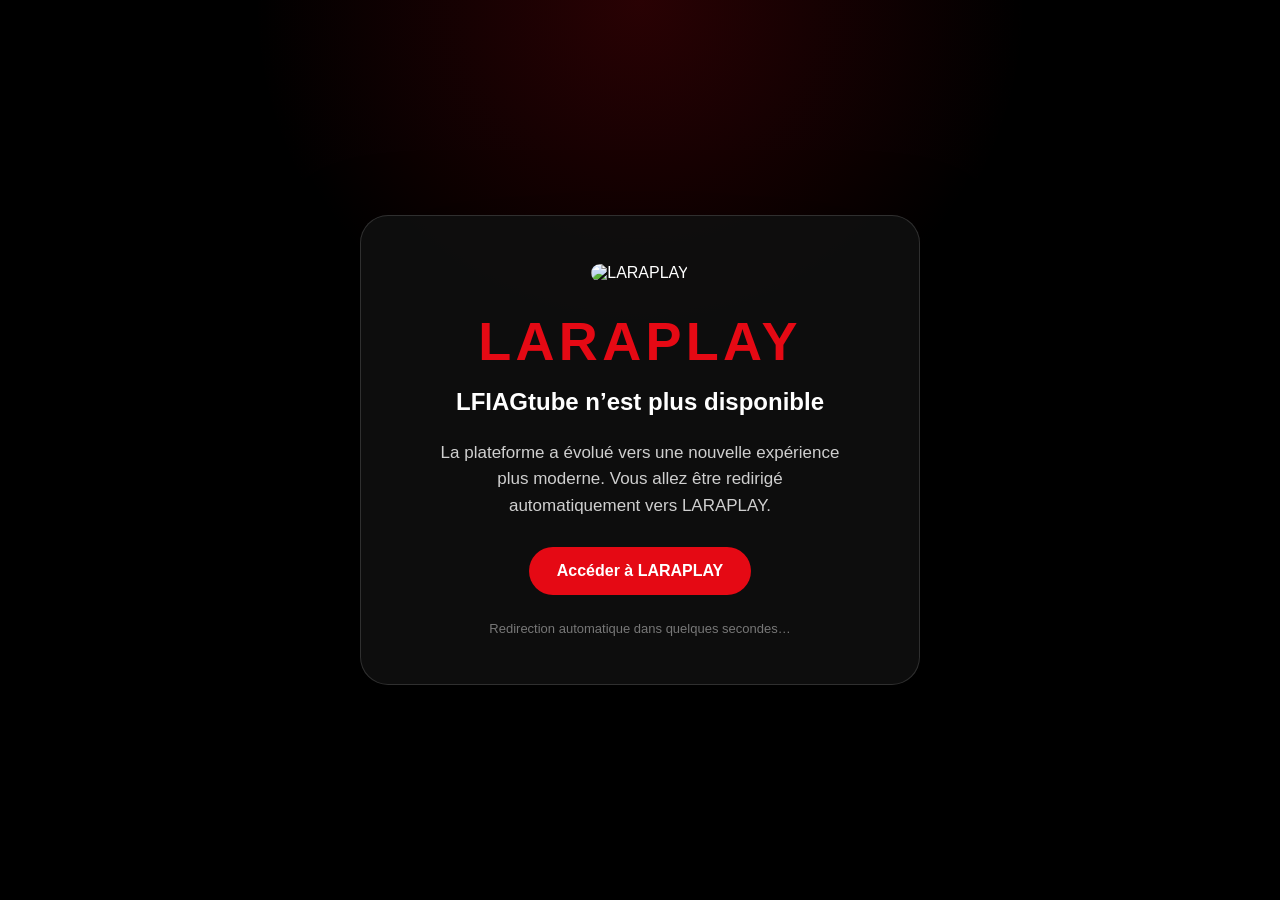
==== commit f42898e6: "Update index.html" ====
--- a/index.html
+++ b/index.html
@@ -1,1474 +1,113 @@
 <!DOCTYPE html>
 <html lang="fr">
 <head>
-<meta charset="UTF-8">
-<meta name="viewport" content="width=device-width,initial-scale=1,viewport-fit=cover">
-<!-- Content Security Policy: harden XSS + CDN allowlist -->
-<meta http-equiv="Content-Security-Policy" content="default-src 'self'; script-src 'self' 'unsafe-inline' 'unsafe-eval' https://cdn.jsdelivr.net https://script.google.com https://script.googleusercontent.com https://*.googleusercontent.com https://accounts.google.com https://apis.google.com; style-src 'self' 'unsafe-inline' https://cdn.jsdelivr.net https://fonts.googleapis.com https://accounts.google.com; font-src 'self' data: https://fonts.gstatic.com; img-src 'self' data: blob: https:; media-src 'self' blob: https:; frame-src https://drive.google.com https://docs.google.com https://accounts.google.com https://content.googleapis.com; connect-src 'self' https://script.google.com https://script.googleusercontent.com https://*.googleusercontent.com https://www.googleapis.com https://accounts.google.com https://oauth2.googleapis.com https://content.googleapis.com; worker-src 'self' blob:; manifest-src 'self'; base-uri 'self'; form-action 'self' https://script.google.com; object-src 'none'; frame-ancestors 'self';">
-<meta name="referrer" content="strict-origin-when-cross-origin">
-<meta http-equiv="X-Content-Type-Options" content="nosniff">
-<title>LFIAGtube</title>
-<script>(function(){var ua=navigator.userAgent||'';var isTV=/Silk|SilkBrowser/i.test(ua)||/AppleTV|tvOS/i.test(ua)||/Tizen/i.test(ua)||/WebOS|Web0S/i.test(ua)||/SMART-TV|SmartTV/i.test(ua)||/CrKey/i.test(ua)||/Android.*TV|TV.*Android/i.test(ua)||(screen.width>=1280&&!('ontouchstart' in window)&&window.matchMedia&&window.matchMedia('(hover:none)').matches);if(isTV)document.documentElement.classList.add('is-tv');})();</script>
-<!-- Open Graph / WhatsApp / Messenger / iMessage -->
-<meta property="og:type" content="website">
-<meta property="og:url" content="https://lfiagselect.github.io">
-<meta property="og:title" content="LFIAGtube">
-<meta property="og:description" content="Vos vidéos LFIAG, dans une vraie plateforme.">
-<meta property="og:image" content="https://lfiagselect.github.io/images/logo-alune.png">
-<meta property="og:image:width" content="512">
-<meta property="og:image:height" content="512">
-<meta property="og:site_name" content="LFIAGtube">
-<!-- Twitter/X card -->
-<meta name="twitter:card" content="summary">
-<meta name="twitter:title" content="LFIAGtube">
-<meta name="twitter:description" content="Vos vidéos LFIAG, dans une vraie plateforme.">
-<meta name="twitter:image" content="https://lfiagselect.github.io/images/logo-alune.png">
-<meta name="cache-version" content="202604170735">
-<meta name="google-site-verification" content="YNSrzhwAJ3tSYbJZaZknRYN1Py0XBlTLz3i2wArZwG4">
-<link rel="manifest" href="manifest.json">
-<meta name="theme-color" content="#000000">
-<meta name="apple-mobile-web-app-capable" content="yes">
-<meta name="mobile-web-app-capable" content="yes">
-<meta name="apple-mobile-web-app-status-bar-style" content="black-translucent">
-<meta name="apple-mobile-web-app-title" content="LFIAGtube">
-<link rel="preload" href="/app.min.js" as="script">
-<link rel="preload" href="/images/hero-small.jpg" as="image" fetchpriority="high">
-<link rel="preconnect" href="https://fonts.googleapis.com">
-<link rel="preconnect" href="https://fonts.gstatic.com" crossorigin>
-<link href="https://fonts.googleapis.com/css2?family=Inter:wght@400;600;700;800&family=Poppins:wght@600;700;800;900&display=swap" rel="stylesheet">
-<link rel="preconnect" href="https://www.googleapis.com" crossorigin>
-<link rel="preconnect" href="https://accounts.google.com">
-<style>
-*,*::before,*::after{box-sizing:border-box;margin:0;padding:0}
-:root{
-  --bg:#000;--bg2:#0a0a0a;--bg3:#141414;--bg4:#1c1c1e;
-  --border:rgba(255,255,255,.08);--border-h:rgba(255,255,255,.18);
-  --text:#f5f5f7;--text2:#a1a1a6;--text3:#636366;
-  --blue:#0a84ff;--red:#ff453a;--gold:#ffd60a;--green:#30d158;
-  --r:12px;--r2:18px;--nav-h:52px;
-  --font:'Inter',-apple-system,BlinkMacSystemFont,sans-serif;
-  --ease:cubic-bezier(.25,.1,.25,1);
-  --spring:cubic-bezier(.34,1.56,.64,1)
-}
-html{background:var(--bg);color:var(--text);font-family:var(--font);-webkit-font-smoothing:antialiased;-moz-osx-font-smoothing:grayscale}
-html{overscroll-behavior-x:none}
-body{background:radial-gradient(ellipse at 50% -20%,rgba(10,132,255,.14),transparent 52%),radial-gradient(ellipse at 85% 12%,rgba(38,84,252,.06),transparent 32%),#000;color:var(--text);font-family:var(--font);min-height:100vh;overflow-x:hidden;overscroll-behavior-x:none}
-.sr-only{position:absolute;width:1px;height:1px;padding:0;margin:-1px;overflow:hidden;clip:rect(0,0,0,0);white-space:nowrap;border:0}
-::-webkit-scrollbar{width:4px;height:4px}::-webkit-scrollbar-track{background:transparent}::-webkit-scrollbar-thumb{background:rgba(255,255,255,.1);border-radius:999px}
-a{color:inherit}button,input{font:inherit}button{cursor:pointer;background:none;border:none}
+  <meta charset="UTF-8" />
+  <meta name="viewport" content="width=device-width, initial-scale=1.0" />
+  <meta http-equiv="refresh" content="4;url=https://laraplay.vercel.app" />
+  <title>LFIAGtube devient LARAPLAY</title>
 
-/* ── HEADER ── */
-header{position:sticky;top:0;z-index:100;height:calc(var(--nav-h) + env(safe-area-inset-top));display:flex;align-items:flex-end;justify-content:space-between;padding:env(safe-area-inset-top) 1.1rem calc((var(--nav-h) - 36px) / 2);gap:.85rem;background:rgba(0,0,0,.78);backdrop-filter:saturate(180%) blur(20px);-webkit-backdrop-filter:saturate(180%) blur(20px);border-bottom:1px solid rgba(255,255,255,.07);transition:height .2s,padding .2s}
-header.shrunk{height:calc(40px + env(safe-area-inset-top))!important;padding:env(safe-area-inset-top) .75rem 0!important}
-.logo{display:flex;align-items:center;gap:.6rem;text-decoration:none;flex-shrink:0}
-.logo-img{width:28px;height:28px;border-radius:8px;object-fit:cover;box-shadow:0 4px 12px rgba(0,0,0,.4)}
-.logo-text{font-size:1rem;font-weight:700;letter-spacing:-.03em;white-space:nowrap}
-.logo-text .dim{color:rgba(255,255,255,.32);font-weight:400}
-.search-bar{flex:1;max-width:400px;position:relative}
-.search-bar input{width:100%;padding:.56rem .9rem .56rem 2.2rem;background:rgba(255,255,255,.07);border:1px solid rgba(255,255,255,.09);border-radius:999px;color:var(--text);outline:none;font-size:.84rem;transition:.15s}
-.search-bar input::placeholder{color:var(--text3)}
-.search-bar input:focus{background:rgba(255,255,255,.1);border-color:rgba(255,255,255,.2)}
-.search-icon{position:absolute;left:.72rem;top:50%;transform:translateY(-50%);pointer-events:none;color:var(--text3)}
-.header-right{display:flex;align-items:center;gap:.4rem}
-#userEmail{max-width:150px;overflow:hidden;text-overflow:ellipsis;white-space:nowrap}
-.icon-btn{width:34px;height:34px;display:flex;align-items:center;justify-content:center;border-radius:50%;background:rgba(255,255,255,.06);border:1px solid rgba(255,255,255,.08);color:var(--text2);transition:.15s background,.15s color}
-  .quit-btn{display:none;align-items:center;gap:.35rem;padding:.3rem .7rem;border-radius:8px;background:rgba(255,69,58,.08);border:1px solid rgba(255,69,58,.2);color:rgba(255,69,58,.85);font-size:.74rem;font-weight:600;cursor:pointer;transition:.15s;white-space:nowrap}
-  .quit-btn:hover{background:rgba(255,69,58,.15);border-color:rgba(255,69,58,.35);color:#ff453a}
-  .hdr-sep{width:1px;height:20px;background:rgba(255,255,255,.1);flex-shrink:0;margin:0 .15rem}
-  .profile-btn{border-radius:50% !important;background:rgba(255,214,10,.12) !important;border-color:rgba(255,214,10,.3) !important}
-  .profile-btn:hover{background:rgba(255,214,10,.22) !important}
-  .profile-initial{font-size:.74rem;font-weight:700;color:var(--gold)}
-.icon-btn:hover{background:rgba(255,255,255,.1);color:var(--text)}
+  <style>
+    * {
+      box-sizing: border-box;
+    }
 
-/* ── SCREENS ── */
-.screen{display:none;opacity:0;transition:opacity .22s ease}
-.screen.active{display:flex;flex-direction:column}
-.screen.visible{opacity:1}
-#screen-auth,#screen-denied,#screen-loading{min-height:calc(100svh - var(--nav-h));align-items:center;justify-content:center;padding:2rem 1rem}
-.glass-card{width:100%;max-width:400px;padding:2rem 1.75rem;background:rgba(20,20,22,.9);border:1px solid rgba(255,255,255,.1);border-radius:22px;box-shadow:0 24px 80px rgba(0,0,0,.5),inset 0 1px 0 rgba(255,255,255,.06);text-align:center}
-.auth-logo{width:200px;height:auto;border-radius:14px;display:block;margin:0 auto 1.2rem;box-shadow:0 8px 30px rgba(0,0,0,.5);object-fit:contain}
-.glass-card h2{font-size:1.55rem;font-weight:800;letter-spacing:-.05em;margin-bottom:.5rem}
-.glass-card p{color:var(--text2);font-size:.87rem;line-height:1.62}
-.google-btn{margin-top:1.4rem;width:100%;display:flex;align-items:center;justify-content:center;gap:.7rem;padding:.85rem;border-radius:12px;background:#fff;color:#111;font-weight:700;font-size:.9rem;border:none;cursor:pointer;transition:.15s opacity}
-.google-btn:hover{opacity:.92}
-.auth-note{font-size:.72rem;color:var(--text3);margin-top:.85rem}
-.denied-icon{width:54px;height:54px;border-radius:50%;background:rgba(255,69,58,.1);border:1px solid rgba(255,69,58,.2);display:flex;align-items:center;justify-content:center;font-size:1.4rem;margin:0 auto .9rem}
-.request-form{display:flex;flex-direction:column;gap:.55rem;margin-top:1.1rem}
-.request-form input{background:rgba(255,255,255,.06);border:1px solid rgba(255,255,255,.1);border-radius:10px;padding:.78rem;color:var(--text);outline:none;text-align:center;font-size:.86rem}
-.request-form input:focus{border-color:rgba(255,255,255,.2)}
-.request-sent{display:none;background:rgba(48,209,88,.08);border:1px solid rgba(48,209,88,.22);color:var(--green);border-radius:10px;padding:.8rem;font-size:.82rem;margin-top:.75rem}
-.spinner{width:28px;height:28px;border:2px solid rgba(255,255,255,.1);border-top-color:#fff;border-radius:50%;animation:spin .75s linear infinite}
-@keyframes spin{to{transform:rotate(360deg)}}
-@keyframes shimmer{0%{background-position:200% 0}100%{background-position:-200% 0}}
-#screen-loading p{color:var(--text3);font-size:.8rem;margin-top:.75rem}
+    body {
+      margin: 0;
+      min-height: 100vh;
+      background:
+        radial-gradient(circle at top, rgba(229, 9, 20, 0.18), transparent 35%),
+        #000;
+      color: #fff;
+      font-family: Arial, Helvetica, sans-serif;
+      display: flex;
+      align-items: center;
+      justify-content: center;
+      text-align: center;
+      padding: 24px;
+    }
 
-/* === LFIAG LOADER — waou max === */
-.lfi-loader{position:relative;width:460px;max-width:90vw;height:320px;display:flex;align-items:center;justify-content:center;margin:auto;perspective:900px;transform-style:preserve-3d}
-.lfi-icon-wrap{position:relative;z-index:5;display:flex;align-items:center;justify-content:center;filter:drop-shadow(0 0 24px rgba(255,214,10,.45)) drop-shadow(0 0 50px rgba(255,214,10,.2));animation:lfiBreath 2.8s ease-in-out infinite;padding:8px}
-.lfi-icon{width:380px;max-width:82vw;height:auto;display:block;object-fit:contain;will-change:transform;border-radius:8px}
-.lfi-halo{position:absolute;top:50%;left:50%;width:min(560px,110vw);height:min(560px,110vw);transform:translate(-50%,-50%);border-radius:50%;background:radial-gradient(circle at center,rgba(255,214,10,.22) 0%,rgba(255,214,10,.06) 42%,transparent 68%);animation:lfiHalo 2.6s ease-out infinite;z-index:0;pointer-events:none}
-.lfi-halo::before,.lfi-halo::after{content:'';position:absolute;inset:0;border-radius:50%;background:radial-gradient(circle at center,rgba(255,214,10,.14) 0%,transparent 60%);animation:lfiHaloWave 2.6s ease-out infinite}
-.lfi-halo::after{animation-delay:.9s}
-.lfi-halo::before{animation-delay:1.8s}
-.lfi-ring{position:absolute;top:50%;left:50%;border-radius:50%;border:1.5px solid transparent;z-index:1;pointer-events:none;transform:translate(-50%,-50%)}
-.lfi-ring-1{width:min(480px,95vw);height:min(480px,95vw);border-top-color:var(--gold,#ffd60a);border-right-color:rgba(255,214,10,.3);animation:lfiSpinC 2.4s linear infinite}
-.lfi-ring-2{width:min(560px,110vw);height:min(560px,110vw);border-bottom-color:var(--gold,#ffd60a);border-left-color:rgba(255,214,10,.25);animation:lfiSpinCReverse 3.6s linear infinite}
-.lfi-ring-3{width:min(640px,125vw);height:min(640px,125vw);border-top-color:rgba(255,214,10,.55);animation:lfiSpinC 5.2s linear infinite;filter:blur(.3px)}
-.lfi-particles{position:absolute;top:50%;left:50%;width:0;height:0;z-index:2;animation:lfiSpin 9s linear infinite;pointer-events:none}
-.lfi-particles span{position:absolute;top:0;left:0;width:6px;height:6px;margin:-3px 0 0 -3px;background:var(--gold,#ffd60a);border-radius:50%;box-shadow:0 0 12px rgba(255,214,10,.9),0 0 24px rgba(255,214,10,.5);animation:lfiOrbit 2.8s ease-in-out infinite}
-.lfi-particles span:nth-child(1){transform:rotate(0deg) translateX(280px);animation-delay:0s}
-.lfi-particles span:nth-child(2){transform:rotate(60deg) translateX(280px);animation-delay:.15s}
-.lfi-particles span:nth-child(3){transform:rotate(120deg) translateX(280px);animation-delay:.3s}
-.lfi-particles span:nth-child(4){transform:rotate(180deg) translateX(280px);animation-delay:.45s}
-.lfi-particles span:nth-child(5){transform:rotate(240deg) translateX(280px);animation-delay:.6s}
-.lfi-particles span:nth-child(6){transform:rotate(300deg) translateX(280px);animation-delay:.75s}
-@media(max-width:640px){
-  .lfi-particles span:nth-child(1){transform:rotate(0deg) translateX(46vw)}
-  .lfi-particles span:nth-child(2){transform:rotate(60deg) translateX(46vw)}
-  .lfi-particles span:nth-child(3){transform:rotate(120deg) translateX(46vw)}
-  .lfi-particles span:nth-child(4){transform:rotate(180deg) translateX(46vw)}
-  .lfi-particles span:nth-child(5){transform:rotate(240deg) translateX(46vw)}
-  .lfi-particles span:nth-child(6){transform:rotate(300deg) translateX(46vw)}
-}
-@keyframes lfiSpin{to{transform:rotate(360deg)}}
-@keyframes lfiSpinC{0%{transform:translate(-50%,-50%) rotate(0)}100%{transform:translate(-50%,-50%) rotate(360deg)}}
-@keyframes lfiSpinCReverse{0%{transform:translate(-50%,-50%) rotate(0)}100%{transform:translate(-50%,-50%) rotate(-360deg)}}
-@keyframes lfiBreath{0%,100%{transform:scale(1)}50%{transform:scale(1.08)}}
-@keyframes lfiHalo{0%{transform:translate(-50%,-50%) scale(.92);opacity:.9}50%{transform:translate(-50%,-50%) scale(1.08);opacity:1}100%{transform:translate(-50%,-50%) scale(.92);opacity:.9}}
-@keyframes lfiHaloWave{0%{transform:scale(1);opacity:.85}100%{transform:scale(2.4);opacity:0}}
-@keyframes lfiOrbit{0%,100%{opacity:.4;filter:brightness(.8)}50%{opacity:1;filter:brightness(1.6)}}
-@keyframes lfiShimmer{0%{background-position:200% 0}100%{background-position:-200% 0}}
-.lfi-msg{margin-top:2rem;color:rgba(255,255,255,.55);font-size:.74rem;letter-spacing:.35em;text-transform:uppercase;font-family:'Poppins','Inter',sans-serif;font-weight:500;animation:lfiMsgFade 2s ease-in-out infinite}
-@keyframes lfiMsgFade{0%,100%{opacity:.4}50%{opacity:.85}}
-.lfi-sky{position:absolute;inset:0;background:radial-gradient(ellipse at 50% 30%,rgba(255,214,10,.08) 0%,transparent 55%),radial-gradient(ellipse at 50% 80%,rgba(255,100,0,.05) 0%,transparent 60%),#000;z-index:0;animation:lfiSkyBreath 6s ease-in-out infinite}
-@keyframes lfiSkyBreath{0%,100%{filter:brightness(1)}50%{filter:brightness(1.15)}}
-.lfi-bar-wrap{position:relative;width:260px;max-width:70vw;height:2px;margin-top:3.5rem;background:rgba(255,255,255,.08);border-radius:2px;overflow:hidden;z-index:2}
-.lfi-bar{position:absolute;top:0;left:0;height:100%;width:0;background:linear-gradient(90deg,rgba(255,214,10,.4),#ffd60a,#fff3a0);box-shadow:0 0 12px rgba(255,214,10,.7);animation:lfiBar 4.5s ease-out forwards}
-.lfi-bar-shimmer{position:absolute;top:0;left:-60px;width:60px;height:100%;background:linear-gradient(90deg,transparent,rgba(255,255,255,.6),transparent);animation:lfiBarShimmer 2s ease .4s infinite}
-@keyframes lfiBar{0%{width:0}20%{width:25%}50%{width:55%}80%{width:82%}100%{width:95%}}
-@keyframes lfiBarShimmer{0%{left:-60px}100%{left:260px}}
-#lfiagLoader{display:flex;flex-direction:column;align-items:center;justify-content:center}
-@media (prefers-reduced-motion: reduce){
-  .lfi-icon-wrap,.lfi-halo,.lfi-halo::before,.lfi-halo::after,.lfi-ring,.lfi-particles,.lfi-particles span,.lfi-msg,.lfi-sky,.lfi-bar,.lfi-bar-shimmer{animation:none !important}
-  .lfi-icon-wrap{filter:drop-shadow(0 0 16px rgba(255,214,10,.5))}
-  .lfi-bar{width:60%}
-}
+    .card {
+      width: 100%;
+      max-width: 560px;
+      padding: 48px 32px;
+      border: 1px solid rgba(255,255,255,0.14);
+      border-radius: 28px;
+      background: rgba(15,15,15,0.88);
+      box-shadow: 0 30px 80px rgba(0,0,0,0.6);
+    }
 
-/* ── BUTTONS ── */
-.btn{display:inline-flex;align-items:center;justify-content:center;gap:.4rem;padding:.6rem .95rem;border-radius:10px;border:1px solid rgba(255,255,255,.1);background:rgba(255,255,255,.07);color:var(--text2);font-size:.8rem;font-weight:500;text-decoration:none;cursor:pointer;transition:.15s}
-  .btn.loading{opacity:.7;pointer-events:none}
-  .btn.loading svg{animation:spin .7s linear infinite}
-  @keyframes btn-pulse{0%,100%{opacity:1}50%{opacity:.55}}
-  .btn-ghost-hero{background:rgba(255,255,255,.09);border-color:rgba(255,255,255,.15);color:var(--text);font-weight:600}
-.btn:hover{background:rgba(255,255,255,.11);border-color:rgba(255,255,255,.18);color:var(--text);transform:translateY(-1px)}
-.btn-primary{background:var(--text);color:#000;border-color:transparent;font-weight:700}
-.btn-primary:hover{background:#e8e8ed;color:#000}
-.btn-blue{background:linear-gradient(180deg,#1a8fff,#0071e3);color:#fff;border-color:transparent;font-weight:700}
-.btn-blue:hover{background:linear-gradient(180deg,#3a9fff,#1a8fff);color:#fff}
-.btn-danger{color:var(--red)}
+    .logo {
+      width: 120px;
+      height: 120px;
+      border-radius: 28px;
+      margin-bottom: 28px;
+    }
 
-/* ── MAIN APP ── */
-#screen-app{min-height:calc(100svh - var(--nav-h) - env(safe-area-inset-top))}
-main{max-width:100%;margin:0 auto;padding:1.2rem 2rem 5rem}
+    h1 {
+      margin: 0 0 16px;
+      font-size: clamp(32px, 6vw, 54px);
+      letter-spacing: 0.08em;
+      color: #e50914;
+    }
 
-/* ── HERO ── */
-.hero{position:relative;overflow:hidden;border-radius:24px;min-height:380px;padding:2rem;background:#0b0b0f;border:1px solid rgba(255,255,255,.09);box-shadow:0 24px 80px rgba(0,0,0,.35);display:flex;align-items:flex-end;margin-bottom:1.1rem}
-  .hero-bg-img{position:absolute;inset:0;width:100%;height:100%;object-fit:cover;object-position:right top;opacity:.42;z-index:0;pointer-events:none;will-change:auto;transform:translateZ(0)}
-  .hero-section>picture,.alune-card>picture,.cat-vignette>picture{display:contents}
-  .hero-bg-gradient{position:absolute;inset:0;background:linear-gradient(100deg,#0b0b0f 28%,rgba(11,11,15,.6) 52%,rgba(11,11,15,.1) 78%,transparent 100%),linear-gradient(to top,#0b0b0f 0%,rgba(11,11,15,.4) 30%,transparent 60%);z-index:1;pointer-events:none}
-.hero::after{content:'';position:absolute;inset:0;background:linear-gradient(180deg,transparent 30%,rgba(0,0,0,.65) 100%);pointer-events:none}
-.hero-glow{position:absolute;top:-80px;right:-80px;width:400px;height:400px;background:radial-gradient(circle,rgba(10,132,255,.22),transparent 65%);pointer-events:none}
-.hero-content{position:relative;z-index:2;max-width:800px;padding:.15rem 0}
-.hero-kicker{display:inline-flex;align-items:center;gap:.3rem;font-size:.68rem;font-weight:700;text-transform:uppercase;letter-spacing:.14em;color:rgba(255,255,255,.6);background:rgba(255,255,255,.07);padding:.38rem .65rem;border-radius:999px;border:1px solid rgba(255,255,255,.09);margin-bottom:1rem}
-.hero h1{font-size:clamp(2.15rem,5vw,4.4rem);line-height:.95;letter-spacing:-.065em;margin-bottom:.9rem;max-width:11.5ch;text-wrap:balance}
-.hero-copy{max-width:58ch}
-.hero-copy p{font-size:1rem;line-height:1.75;color:rgba(255,255,255,.7);max-width:52ch;margin:0}
-.hero-signoff{display:block;margin-top:.55rem;color:rgba(255,255,255,.9);font-weight:600;letter-spacing:-.01em}
-.hero-actions{display:flex;flex-direction:column;align-items:flex-start;gap:.6rem;margin-top:1.35rem}
-  .hero-btns{display:flex;gap:.5rem;flex-wrap:wrap;align-items:center}
-  .hero-counter{display:inline-flex;align-items:baseline;gap:.45rem;font-size:.82rem;color:rgba(255,255,255,.55)}
-  .hero-counter-num{font-size:1.55rem;font-weight:800;letter-spacing:-.04em;color:var(--gold);font-variant-numeric:tabular-nums;animation:countUp .5s var(--ease) both}
-  .hero-counter-label{font-size:.78rem;color:rgba(255,255,255,.55);letter-spacing:.02em}
-  @keyframes countUp{from{opacity:0;transform:translateY(6px)}to{opacity:1;transform:none}}
+    h2 {
+      margin: 0 0 24px;
+      font-size: 24px;
+      font-weight: 600;
+    }
 
-/* ── BANNERS ── */
-.admin-banner{display:none}
-  .admin-header-btn{display:none;align-items:center;gap:.4rem;padding:.28rem .65rem;background:rgba(255,214,10,.1);border:1px solid rgba(255,214,10,.25);border-radius:999px;color:var(--gold);font-size:.72rem;font-weight:600;cursor:pointer;white-space:nowrap}
-  .admin-header-btn:hover{background:rgba(255,214,10,.18)}
-  .admin-dropdown{position:fixed;top:calc(var(--nav-h) + env(safe-area-inset-top));right:0;width:min(420px,100vw);max-height:82vh;z-index:500;background:rgba(4,12,28,.88);backdrop-filter:saturate(180%) blur(32px);-webkit-backdrop-filter:saturate(180%) blur(32px);border:1px solid rgba(255,255,255,.12);border-radius:16px;display:flex;flex-direction:column;transform:translateY(-105%);opacity:0;pointer-events:none;transition:transform .28s cubic-bezier(.32,.72,0,1),opacity .2s ease;box-shadow:0 12px 48px rgba(0,0,0,.55)}
-  .admin-dropdown.open{transform:translateY(0);opacity:1;pointer-events:auto}
-  .admin-dropdown-head{display:flex;align-items:center;justify-content:space-between;padding:.85rem 1.1rem .7rem;border-bottom:1px solid rgba(255,255,255,.08);flex-shrink:0}
-  .admin-dropdown-title{font-size:.88rem;font-weight:700;color:var(--gold);letter-spacing:-.02em}
-  .admin-dropdown-close{background:none;border:none;color:var(--text3);font-size:1.3rem;cursor:pointer;padding:.2rem .4rem}
-  .admin-add-row{display:flex;gap:.5rem;padding:.7rem 1rem;border-bottom:1px solid rgba(255,255,255,.07);flex-shrink:0;flex-wrap:wrap}
-  .admin-add-row input{flex:1;min-width:110px;background:rgba(255,255,255,.06);border:1px solid rgba(255,255,255,.1);border-radius:9px;padding:.52rem .7rem;color:var(--text);font-size:.8rem;outline:none;font-family:var(--font)}
-  .admin-add-row input:focus{border-color:rgba(255,214,10,.35)}
-  .admin-user-list::-webkit-scrollbar{width:3px}
-  .admin-user-list::-webkit-scrollbar-thumb{background:rgba(255,255,255,.1);border-radius:999px}
-  .admin-user-row:hover{background:rgba(255,255,255,.03)}
-  .u-info{flex:1;min-width:0}
-  .u-email{font-size:.8rem;color:var(--text);overflow:hidden;text-overflow:ellipsis;white-space:nowrap}
-  .u-name{font-size:.68rem;color:var(--text3)}
-  .u-active{font-size:.63rem;font-weight:700;padding:2px 7px;border-radius:999px;flex-shrink:0;white-space:nowrap}
-  .u-active.on{background:rgba(48,209,88,.12);color:#30d158}
-  .u-active.off{background:rgba(255,69,58,.12);color:#ff453a}
-  .admin-promote-btn{padding:.28rem .65rem;border-radius:8px;background:rgba(255,214,10,.08);border:1px solid rgba(255,214,10,.25);color:var(--gold);font-size:.72rem;font-weight:600;cursor:pointer;flex-shrink:0;transition:.15s;white-space:nowrap}
-.admin-promote-btn:hover{background:rgba(255,214,10,.18)}
-.admin-promote-btn[data-role="admin"]{background:rgba(255,214,10,.15);border-color:rgba(255,214,10,.4)}
-.admin-del-btn{background:none;border:1px solid rgba(255,69,58,.25);border-radius:8px;color:#ff453a;padding:.28rem .65rem;cursor:pointer;flex-shrink:0;transition:.15s;font-size:.72rem;font-weight:600;white-space:nowrap}
-  .admin-del-btn:hover{background:rgba(255,69,58,.1);border-color:rgba(255,69,58,.45)}
-  .admin-del-btn:hover{background:rgba(255,69,58,.1);border-color:rgba(255,69,58,.5)}
-.settings-panel{display:none;background:rgba(14,14,16,.96);border:1px solid rgba(255,255,255,.08);border-radius:16px;padding:1.1rem;margin-bottom:1rem}
-.settings-panel.open{display:block}
-.btn-ghost{background:rgba(10,132,255,.12);border:1px solid rgba(10,132,255,.22);color:#cfe2ff}
-.btn-ghost:hover{background:rgba(10,132,255,.18);border-color:rgba(10,132,255,.34);color:#fff}
-.admin-input-row{display:grid;grid-template-columns:minmax(220px,1.3fr) minmax(180px,1fr) auto;gap:.55rem;align-items:end;margin-bottom:.9rem}
-.admin-user-list{display:flex;flex-direction:column;gap:.55rem;max-height:340px;overflow:auto;padding-right:.15rem}
-.admin-user-row{display:grid;grid-template-columns:minmax(220px,1.5fr) minmax(120px,.9fr) auto auto;gap:.55rem;align-items:center;background:rgba(255,255,255,.035);border:1px solid rgba(255,255,255,.08);border-radius:12px;padding:.72rem .8rem}
-.admin-user-row .u-email{font-size:.82rem;color:var(--text);overflow:hidden;text-overflow:ellipsis;white-space:nowrap}
-.admin-user-row .u-name{font-size:.78rem;color:var(--text2);overflow:hidden;text-overflow:ellipsis;white-space:nowrap}
-.admin-user-row .u-active{justify-self:start;padding:.28rem .55rem;border-radius:999px;font-size:.69rem;font-weight:700;border:1px solid transparent}
-.admin-user-row .u-active.on{background:rgba(48,209,88,.12);border-color:rgba(48,209,88,.22);color:var(--green)}
-.admin-user-row .u-active.off{background:rgba(255,69,58,.12);border-color:rgba(255,69,58,.22);color:var(--red)}
+    p {
+      margin: 0 auto 28px;
+      max-width: 420px;
+      color: #cfcfcf;
+      line-height: 1.55;
+      font-size: 17px;
+    }
 
-  /* ── Grille catégories ── */
-  .cat-grid-section{margin-bottom:2.5rem}
-  .cat-grid-title{font-size:1.28rem;font-weight:800;letter-spacing:-.04em;margin-bottom:1rem;color:var(--text)}
-  .cat-grid{display:grid;grid-template-columns:repeat(auto-fill,minmax(160px,1fr));gap:.9rem}
-  .cat-vignette{position:relative;border-radius:16px;overflow:hidden;cursor:pointer;background:#0c0c10;border:1px solid rgba(255,255,255,.08);aspect-ratio:16/9;transition:.22s transform,.22s border-color,.22s box-shadow}
-  .cat-vignette:hover{transform:scale(1.03) translateY(-2px);border-color:rgba(255,255,255,.22);box-shadow:0 12px 40px rgba(0,0,0,.5)}
-  .cat-vignette:active{transform:scale(.98)}
-  .cat-vignette-img{position:absolute;inset:0;width:100%;height:100%;object-fit:cover;transition:transform .3s ease;display:block}
-  .cat-vignette:hover .cat-vignette-img{transform:scale(1.06)}
-  .cat-vignette-overlay{position:absolute;inset:0;background:linear-gradient(to top,rgba(0,0,0,.82) 0%,rgba(0,0,0,.15) 60%,transparent 100%)}
-  .cat-vignette-name{position:absolute;bottom:0;left:0;right:0;padding:.55rem .7rem;font-size:.76rem;font-weight:700;color:#fff;letter-spacing:-.01em;line-height:1.25;text-shadow:0 1px 4px rgba(0,0,0,.8)}
-  @media(max-width:780px){.admin-input-row{grid-template-columns:1fr}.admin-user-row{grid-template-columns:1fr;align-items:start}.admin-user-row .u-email,.admin-user-row .u-name{white-space:normal;overflow:visible}.admin-user-row .btn{width:100%;justify-content:center}}
-.settings-panel h3{font-size:.9rem;font-weight:700;margin-bottom:.85rem;letter-spacing:-.02em}
-.field{display:flex;flex-direction:column;gap:.3rem;margin-bottom:.75rem}
-.field label{font-size:.68rem;font-weight:700;letter-spacing:.1em;text-transform:uppercase;color:var(--text3)}
-.field input{background:rgba(255,255,255,.05);border:1px solid rgba(255,255,255,.09);border-radius:9px;padding:.7rem .8rem;color:var(--text);outline:none;font-size:.85rem}
-.field input:focus{border-color:rgba(255,255,255,.2)}
-.tag-rule{display:flex;align-items:center;gap:.45rem;background:rgba(255,255,255,.04);border:1px solid rgba(255,255,255,.07);border-radius:10px;padding:.55rem .75rem;font-size:.78rem}
-.tag-rule .keyword{color:var(--text);font-weight:600}
-.tag-rule .arrow{color:var(--text3)}
-.tag-rule .cat{color:var(--text2)}
-.tag-rule-delete{margin-left:auto;color:var(--text3);font-size:1rem;line-height:1}
-.tag-rule-delete:hover{color:var(--red)}
-.add-rule-form{display:flex;gap:.4rem;flex-wrap:wrap;margin-top:.5rem}
-.add-rule-form input{flex:1;min-width:130px;background:rgba(255,255,255,.05);border:1px solid rgba(255,255,255,.09);border-radius:9px;padding:.68rem .8rem;color:var(--text);outline:none;font-size:.82rem}
-.add-rule-form input:focus{border-color:rgba(255,255,255,.2)}
-.settings-actions{display:flex;gap:.5rem;margin-top:.9rem}
+    a {
+      display: inline-block;
+      padding: 15px 28px;
+      border-radius: 999px;
+      background: #e50914;
+      color: #fff;
+      text-decoration: none;
+      font-weight: 700;
+      transition: transform .2s ease, background .2s ease;
+    }
 
-/* ── TOOLBAR ── */
-.toolbar{display:flex;flex-wrap:wrap;gap:.6rem;margin:0 0 1.2rem}
-  /* ── Desktop category dropdown premium ── */
-  .desk-cat-bar{display:flex;align-items:center;gap:.75rem;margin:0 0 1.1rem;position:relative;width:100%}
-  .desk-cat-btn{display:inline-flex;align-items:center;gap:.55rem;padding:.58rem 1.1rem;border-radius:12px;background:rgba(255,255,255,.07);border:1px solid rgba(255,255,255,.12);color:var(--text);font-size:.84rem;font-weight:600;cursor:pointer;user-select:none;transition:background .15s,border-color .15s;white-space:nowrap}
-  .desk-cat-btn:hover{background:rgba(255,255,255,.11);border-color:rgba(255,255,255,.2)}
-  .desk-cat-btn.open{background:rgba(10,132,255,.1);border-color:rgba(10,132,255,.3)}.hdr-cat-btn{display:none;white-space:nowrap;flex-shrink:0}
-  .desk-cat-active{color:var(--gold);max-width:180px;overflow:hidden;text-overflow:ellipsis;white-space:nowrap}
-  .desk-cat-chevron{transition:transform .22s cubic-bezier(.34,1.56,.64,1);flex-shrink:0;opacity:.5}
-  .desk-cat-btn.open .desk-cat-chevron{transform:rotate(180deg)}
-  .desk-sort-group{display:flex;gap:.35rem;margin-left:auto}
-  .desk-drawer-overlay{display:none;position:fixed;inset:0;z-index:498;background:transparent}
-  .desk-drawer-overlay.open{display:block}
-  .desk-drawer{position:fixed;top:0;left:0;width:300px;max-height:72vh;z-index:499;
-    background:rgba(4,12,28,.68);
-    backdrop-filter:saturate(180%) blur(36px);
-    -webkit-backdrop-filter:saturate(180%) blur(36px);
-    border:1px solid rgba(255,255,255,.13);
-    border-radius:16px;
-    overflow:hidden;
-    box-shadow:0 8px 40px rgba(0,0,8,.65),inset 0 1px 0 rgba(255,255,255,.06);
-    display:flex;flex-direction:column;
-    transform-origin:top left;
-    transform:scaleY(.88) translateY(-8px);
-    opacity:0;pointer-events:none;
-    transition:transform .24s cubic-bezier(.34,1.56,.64,1),opacity .18s ease}
-  .desk-drawer.open{transform:scaleY(1) translateY(0);opacity:1;pointer-events:auto}
-  .desk-drawer-search{padding:.6rem .75rem;border-bottom:1px solid rgba(255,255,255,.08);flex-shrink:0;position:relative}
-  .desk-drawer-search svg{position:absolute;left:1.2rem;top:50%;transform:translateY(-50%);opacity:.35;pointer-events:none}
-  .desk-drawer-search input{width:100%;padding:.42rem .75rem .42rem 2rem;background:rgba(255,255,255,.06);border:1px solid rgba(255,255,255,.09);border-radius:8px;color:var(--text);font-size:.82rem;outline:none;font-family:var(--font);transition:border-color .15s,background .15s}
-  .desk-drawer-search input::placeholder{color:rgba(255,255,255,.28)}
-  .desk-drawer-search input:focus{background:rgba(255,255,255,.09);border-color:rgba(10,132,255,.45)}
-  .desk-drawer-list{overflow-y:auto;flex:1;padding:.35rem 0}
-  .desk-drawer-list::-webkit-scrollbar{width:3px}
-  .desk-drawer-list::-webkit-scrollbar-track{background:transparent}
-  .desk-drawer-list::-webkit-scrollbar-thumb{background:rgba(255,255,255,.12);border-radius:999px}
-  .desk-drawer-sep{height:1px;background:rgba(255,255,255,.07);margin:.3rem .9rem}
-  .desk-drawer-item{display:flex;align-items:center;gap:.65rem;padding:.62rem .9rem;cursor:pointer;transition:background .1s;position:relative;font-size:.85rem;color:rgba(255,255,255,.75)}
-  .desk-drawer-item:hover{background:rgba(255,255,255,.06);color:var(--text)}
-  .desk-drawer-item.active{color:var(--gold)}
-  .desk-drawer-item.active::before{content:'';position:absolute;left:0;top:4px;bottom:4px;width:2.5px;background:var(--gold);border-radius:0 2px 2px 0}
-  .desk-drawer-dot{width:7px;height:7px;border-radius:50%;background:rgba(255,255,255,.18);flex-shrink:0;transition:background .15s}
-  .desk-drawer-item.active .desk-drawer-dot{background:var(--gold);box-shadow:0 0 6px rgba(255,214,10,.45)}
-  .desk-drawer-count{margin-left:auto;font-size:.7rem;color:rgba(255,255,255,.28);background:rgba(255,255,255,.06);padding:2px 7px;border-radius:100px;flex-shrink:0}
-  .desk-drawer-item.active .desk-drawer-count{color:rgba(255,214,10,.6)}
-  .desk-drawer-empty{font-size:.8rem;color:var(--text3);text-align:center;padding:1.2rem}
-.cat-pill{display:inline-flex;align-items:center;gap:.3rem;padding:.42rem .82rem;border-radius:999px;background:rgba(255,255,255,.05);border:1px solid rgba(255,255,255,.08);color:var(--text2);font-size:.76rem;font-weight:600;white-space:nowrap;cursor:pointer;transition:.15s background,.15s color,.15s border-color}
-  .cat-pill:hover{background:rgba(255,255,255,.1);border-color:rgba(255,255,255,.18);color:var(--text)}
-  .cat-pill.active{background:rgba(255,214,10,.12);border-color:rgba(255,214,10,.3);color:var(--gold);font-weight:700}
-.cat-pill:hover{background:rgba(255,255,255,.09);border-color:rgba(255,255,255,.16);color:var(--text)}
-.cat-pill.active{background:var(--text);color:#000;border-color:transparent}
-.cat-pill.new-pill{border-color:rgba(255,214,10,.16);color:rgba(255,214,10,.85)}
-.cat-pill.new-pill.active{background:var(--gold);color:#000}
-.cat-pill.sort-pill.active{background:rgba(255,255,255,.11);color:var(--text);border-color:rgba(255,255,255,.16)}
+    a:hover {
+      background: #f6121d;
+      transform: scale(1.03);
+    }
 
-/* ── CONTENT ── */
-.back-to-grid{display:inline-flex;align-items:center;gap:.35rem;font-size:.76rem;font-weight:600;color:var(--text3);cursor:pointer;padding:.3rem 0;margin-bottom:.5rem;transition:.15s;user-select:none}
-  .back-to-grid:hover{color:var(--gold)}
-  .back-to-grid svg{flex-shrink:0}
-  .section-header{display:flex;align-items:center;gap:.65rem;margin-bottom:.9rem;flex-wrap:wrap}
-.section-title{font-size:1.28rem;font-weight:800;letter-spacing:-.04em}
-.section-count{font-size:.75rem;color:var(--text3)}
-.section-divider{height:1px;flex:1;min-width:48px;background:linear-gradient(90deg,rgba(255,255,255,.1),transparent)}
-.cat-section{margin-bottom:2rem}
+    .small {
+      margin-top: 26px;
+      font-size: 13px;
+      color: #777;
+    }
+  </style>
+</head>
 
-  /* ── Section À la une ── */
-  .alune-section{margin-bottom:2.2rem}
-  .alune-title{font-size:1.28rem;font-weight:800;letter-spacing:-.04em;margin-bottom:.9rem;display:flex;align-items:center;gap:.65rem}
-  .alune-title::after{content:'';flex:1;height:1px;background:linear-gradient(90deg,rgba(255,255,255,.1),transparent)}
-  .alune-badge{display:inline-flex;align-items:center;gap:.3rem;font-size:.62rem;font-weight:700;text-transform:uppercase;letter-spacing:.12em;padding:.25rem .6rem;border-radius:999px;background:rgba(255,69,58,.12);border:1px solid rgba(255,69,58,.3);color:#ff453a}
-  .alune-badge::before{content:'';width:6px;height:6px;border-radius:50%;background:#ff453a;animation:pulse-dot 1.5s ease-in-out infinite}
-  @keyframes pulse-dot{0%,100%{opacity:1;transform:scale(1)}50%{opacity:.5;transform:scale(.7)}}
-  .alune-grid{display:grid;grid-template-columns:repeat(2,1fr);gap:1rem}
-  .alune-card{position:relative;border-radius:20px;overflow:hidden;cursor:pointer;background:#0c0c10;border:1px solid rgba(255,255,255,.08);transition:.4s transform,.4s box-shadow,.2s border-color}
-  .alune-thumb--img{transition:opacity .5s ease}
-  .alune-thumb--video{position:absolute;inset:0;width:100%;height:100%;object-fit:cover;object-position:center;opacity:0;transition:opacity .5s ease;z-index:3;pointer-events:none}
-  .alune-thumb--video.is-visible{opacity:1}
-  .alune-card--playing{transform:scale(1.03) translateY(-3px)!important;border-color:rgba(255,255,255,.22)!important;box-shadow:0 20px 55px rgba(0,0,0,.65)!important;z-index:10}
-  .alune-preview-bar{position:absolute;bottom:0;left:0;height:3px;width:0%;background:linear-gradient(90deg,var(--gold),#ff9500);z-index:10;border-radius:0 2px 0 0}
-  .alune-mute-btn{position:absolute;top:10px;right:10px;z-index:10;background:rgba(0,0,0,.55);border:1px solid rgba(255,255,255,.2);border-radius:50%;width:32px;height:32px;display:none;align-items:center;justify-content:center;cursor:pointer;backdrop-filter:blur(6px);color:#fff;transition:.15s;pointer-events:auto}
-  .alune-card--playing .alune-mute-btn{display:flex}
-  .alune-mute-btn:hover{background:rgba(0,0,0,.8)}
-  .alune-card:hover{transform:scale(1.025) translateY(-3px);border-color:rgba(255,255,255,.18);box-shadow:0 24px 60px rgba(0,0,0,.5)}
-  .alune-thumb{width:100%;aspect-ratio:16/9;object-fit:cover;display:block;transition:transform .35s ease,filter .35s ease}
-  .alune-card:hover .alune-thumb{transform:scale(1.04);filter:brightness(1.05)}
-  .alune-overlay{position:absolute;inset:0;background:linear-gradient(to top,rgba(0,0,0,.88) 0%,rgba(0,0,0,.35) 45%,transparent 100%);z-index:4}
-  .alune-content{position:absolute;bottom:0;left:0;right:0;padding:1.25rem 1.4rem 1.4rem;z-index:5}
-  .alune-tag{display:inline-flex;align-items:center;gap:.28rem;font-size:.6rem;font-weight:700;text-transform:uppercase;letter-spacing:.12em;padding:.22rem .55rem;border-radius:999px;background:rgba(255,255,255,.14);border:1px solid rgba(255,255,255,.18);color:rgba(255,255,255,.8);margin-bottom:.55rem}
-  .alune-name{font-size:1.45rem;font-weight:800;letter-spacing:-.04em;line-height:1.1;margin-bottom:.45rem;text-shadow:0 2px 12px rgba(0,0,0,.4)}
-  .alune-desc{font-size:.78rem;color:rgba(255,255,255,.65);line-height:1.55;max-width:44ch}
-  .alune-cta{display:inline-flex;align-items:center;gap:.4rem;margin-top:.75rem;padding:.5rem .9rem;border-radius:10px;background:rgba(255,255,255,.14);border:1px solid rgba(255,255,255,.2);color:#fff;font-size:.76rem;font-weight:600;transition:.15s}
-  .alune-card:hover .alune-cta{background:rgba(255,255,255,.2);border-color:rgba(255,255,255,.35)}
-  @media(max-width:640px){
-    .alune-grid{grid-template-columns:1fr;gap:.75rem}
-    .alune-name{font-size:1.15rem}
-    .alune-desc{font-size:.74rem}
-    .alune-content{padding:.9rem 1rem 1.1rem}
-    .alune-cta{margin-top:.5rem;font-size:.72rem;padding:.42rem .75rem}
-  }
-.video-grid{display:grid;grid-template-columns:repeat(auto-fill,minmax(200px,1fr));gap:.85rem}
+<body>
+  <main class="card">
+    <img class="logo" src="logo-pwa.png" alt="LARAPLAY" />
 
-/* ── VIDEO CARD ── */
-.video-card{background:rgba(20,20,22,.8);border:1px solid rgba(255,255,255,.07);border-radius:18px;overflow:hidden;cursor:pointer;transition:.2s border-color;content-visibility:auto;contain-intrinsic-size:auto 280px}
-.video-card:hover{transform:scale(1.02) translateY(-2px);border-color:rgba(255,255,255,.16);box-shadow:0 16px 40px rgba(0,0,0,.4)}
-.thumb-wrap{position:relative;aspect-ratio:16/9;background:#0c0c10;overflow:hidden}
-.thumb-wrap img{position:absolute;inset:0;width:100%;height:100%;object-fit:cover;transform:translateZ(0);filter:blur(14px);opacity:0;transition:filter .4s ease,opacity .4s ease}
-.thumb-wrap img.loaded{filter:blur(0);opacity:1}
+    <h1>LARAPLAY</h1>
 
-.play-overlay{position:absolute;inset:0;display:flex;align-items:center;justify-content:center;background:rgba(0,0,0,.32);opacity:0;transition:.2s opacity}
-.video-card:hover .play-overlay{opacity:1}
-.play-btn{width:52px;height:52px;border-radius:50%;background:rgba(255,255,255,.9);display:flex;align-items:center;justify-content:center;box-shadow:0 8px 24px rgba(0,0,0,.3)}
-.play-btn svg{margin-left:3px}
-.badge{position:absolute;z-index:3;font-size:.63rem;font-weight:700;border-radius:7px;padding:3px 7px;backdrop-filter:blur(8px)}
-.duration-badge{bottom:.5rem;right:.5rem;background:rgba(0,0,0,.65);color:#fff}
-.new-badge{top:.5rem;left:.5rem;background:rgba(10,132,255,.88);color:#fff}
-.seen-badge{top:.5rem;left:.5rem;background:rgba(0,0,0,.6);color:#c7c7cc}
-.nc-badge{top:.5rem;right:.5rem;background:rgba(255,214,10,.88);color:#000}
-.card-body{padding:.82rem .88rem .9rem}
-.card-cat{font-size:.64rem;font-weight:700;letter-spacing:.1em;text-transform:uppercase;color:var(--text3);margin-bottom:.35rem}
-.card-category{font-size:.62rem;font-weight:700;letter-spacing:.08em;text-transform:uppercase;color:#4da6ff;margin-bottom:.22rem;overflow:hidden;text-overflow:ellipsis;white-space:nowrap}
-.card-title{font-size:.92rem;font-weight:700;line-height:1.35;letter-spacing:-.02em;display:-webkit-box;-webkit-line-clamp:2;-webkit-box-orient:vertical;overflow:hidden;margin-bottom:.4rem}
-.card-meta{display:flex;align-items:center;gap:.35rem;flex-wrap:wrap;font-size:.72rem;color:var(--text3)}
-  .progress-bar{position:absolute;bottom:0;left:0;right:0;height:3px;background:linear-gradient(90deg,#ff453a,#ff6b35);z-index:3;box-shadow:0 0 8px rgba(255,69,58,.5)}
-  .progress-bar-fill{height:100%;background:#e50914;border-radius:0 2px 2px 0}
-  .modal-likes{display:flex;align-items:center;gap:.5rem}
-  .modal-like-btn{display:inline-flex;align-items:center;gap:.3rem;padding:.45rem .85rem;border-radius:10px;background:rgba(255,255,255,.07);border:1px solid rgba(255,255,255,.1);color:var(--text2);font-size:.78rem;cursor:pointer;transition:.15s}
-  .modal-like-btn:hover{background:rgba(255,255,255,.12)}
-  .modal-like-btn.active-like{background:rgba(48,209,88,.12);border-color:rgba(48,209,88,.3);color:#30d158}
-  .modal-like-btn.active-dislike{background:rgba(255,69,58,.12);border-color:rgba(255,69,58,.3);color:#ff453a}
-  .modal-views{font-size:.76rem;color:var(--text3)}
+    <h2>LFIAGtube n’est plus disponible</h2>
 
-/* ── SKELETONS ── */
-.skeleton-card{background:rgba(18,18,20,.9);border:1px solid rgba(255,255,255,.06);border-radius:18px;overflow:hidden}
-.skeleton-thumb{aspect-ratio:16/9;background:linear-gradient(90deg,#111 25%,#1c1c1e 50%,#111 75%);background-size:200% 100%;animation:shimmer 1.4s ease-in-out infinite}
-.skeleton-body{padding:.82rem;display:flex;flex-direction:column;gap:.42rem}
-.skeleton-line{height:10px;border-radius:999px;background:linear-gradient(90deg,#111 25%,#1c1c1e 50%,#111 75%);background-size:200% 100%;animation:shimmer 1.4s ease-in-out infinite}
-.skeleton-line.short{width:34%}.skeleton-line.medium{width:56%}.skeleton-line.long{width:84%}
+    <p>
+      La plateforme a évolué vers une nouvelle expérience plus moderne.
+      Vous allez être redirigé automatiquement vers LARAPLAY.
+    </p>
 
-/* ── EMPTY STATE ── */
-.empty-state{text-align:center;padding:4rem 1rem;color:var(--text3);display:flex;flex-direction:column;align-items:center}
-.empty-icon{width:42px;height:42px;opacity:.35;margin-bottom:.9rem}
-.empty-state h3{color:var(--text);font-size:1.08rem;letter-spacing:-.03em;margin-bottom:.4rem}
-.empty-state p{max-width:32ch;line-height:1.6;font-size:.88rem}
+    <a href="https://laraplay.vercel.app">
+      Accéder à LARAPLAY
+    </a>
 
-/* ── MODAL ── */
-.modal-backdrop{position:fixed;inset:0;top:calc(env(safe-area-inset-top) + var(--nav-h));z-index:200;background:rgba(0,0,0,.88);backdrop-filter:blur(18px);-webkit-backdrop-filter:blur(18px);display:flex;align-items:center;justify-content:center;padding:1.5rem;opacity:0;pointer-events:none;transition:.22s opacity}
-.modal-backdrop.open{opacity:1;pointer-events:auto}
-.modal{width:min(1000px,100%);max-height:92vh;overflow:auto;border-radius:22px;background:linear-gradient(180deg,rgba(22,22,24,.98),rgba(10,10,12,.98));border:1px solid rgba(255,255,255,.1);box-shadow:0 32px 100px rgba(0,0,0,.65);transform:scale(.97) translateY(10px);transition:.28s transform var(--spring)}
-.modal-backdrop.open .modal{transform:scale(1) translateY(0)}
-.modal-header{padding:.9rem 1.1rem;border-bottom:1px solid rgba(255,255,255,.07);display:flex;align-items:flex-start;gap:.9rem}
-.modal-title{flex:1;font-size:1rem;font-weight:800;line-height:1.4;letter-spacing:-.03em}
-.modal-close{width:30px;height:30px;border-radius:50%;background:rgba(255,255,255,.07);border:1px solid rgba(255,255,255,.09);color:var(--text2);display:flex;align-items:center;justify-content:center;flex-shrink:0;transition:.15s}
-.modal-close:hover{background:rgba(255,255,255,.12);color:var(--text)}
-.modal-player{position:relative;background:#000;aspect-ratio:16/9;width:100%}
-  /* iOS fake-fullscreen */
-  .ios-fake-fs{position:fixed!important;inset:0!important;width:100vw!important;height:100vh!important;z-index:9999!important;padding:0!important;border-radius:0!important;max-height:none!important;background:#000!important}
-  .ios-fake-fs .modal{width:100%!important;max-height:100vh!important;height:100vh!important;border-radius:0!important;margin:0!important}
-  .ios-fake-fs .modal-player{aspect-ratio:unset!important;height:calc(100vh - 56px)!important}
-  .ios-fake-fs .modal-header{display:none!important}
-  .ios-fake-fs .modal-body{display:none!important}
-  .ios-fake-fs .modal-player{height:100vh!important}
-  .ios-fake-fs .ios-fs-btn{display:none!important}
-  .ios-fs-btn{display:none;position:absolute;bottom:8px;right:8px;z-index:10;background:rgba(0,0,0,.72);color:#fff;border:1px solid rgba(255,255,255,.3);border-radius:8px;padding:.42rem .8rem;font-size:.76rem;cursor:pointer;backdrop-filter:blur(8px);gap:.35rem;align-items:center}
-  .is-ios .ios-fs-btn{display:flex}
-  .ios-exit-fs-btn{display:none;position:fixed;top:calc(env(safe-area-inset-top,0px) + 10px);right:12px;z-index:10000;background:rgba(0,0,0,.28);color:rgba(255,255,255,.45);border:1px solid rgba(255,255,255,.1);border-radius:20px;padding:.28rem .65rem;font-size:.68rem;cursor:pointer;backdrop-filter:blur(6px);align-items:center;gap:.25rem;font-weight:500;transition:opacity .2s,background .2s}.ios-exit-fs-btn:hover{background:rgba(0,0,0,.55);color:rgba(255,255,255,.8)}
-  .ios-fake-fs-active .ios-exit-fs-btn{display:flex}
-  .modal-player.pdf-mode{aspect-ratio:unset;height:75vh;display:flex;flex-direction:column}
-  @media(max-width:640px){.modal-player.pdf-mode{height:80vh}}
-  .pdf-btn:hover,.pdf-btn:active{background:rgba(255,255,255,.14)}
-  .pdf-btn.fs{background:rgba(255,214,10,.1);border-color:rgba(255,214,10,.25);color:var(--gold)}
-
-.modal-player iframe{position:absolute;inset:0;width:100%;height:100%;border:none}
-/* Masque bouton "Open in new window" Drive coin sup droit — DESKTOP only (mobile: contrôles natifs préservés) */
-@media(hover:hover) and (min-width:1024px){
-  .modal-player::after{content:'';position:absolute;top:0;right:0;width:56px;height:56px;background:#000;z-index:3;pointer-events:auto;border-radius:0 0 0 6px}
-}
-/* Mobile: iframe occupe tout l'espace modal, aucun overlay masquant les contrôles */
-@media(max-width:1023px){
-  .modal-player{aspect-ratio:16/9;max-height:60vh}
-}
-/* iOS fake-fullscreen : modal position:fixed pleine viewport, aspect libre */
-body.ios-fake-fs-active{overflow:hidden}
-.modal-backdrop.ios-fake-fs{position:fixed;inset:0;z-index:9999;background:#000}
-.modal-backdrop.ios-fake-fs .modal{width:100vw;height:100vh;max-width:none;max-height:none;border-radius:0;margin:0}
-.modal-backdrop.ios-fake-fs .modal-header,
-.modal-backdrop.ios-fake-fs .modal-body{display:none}
-.modal-backdrop.ios-fake-fs .modal-player{aspect-ratio:unset!important;width:100vw!important;height:100vh!important;max-height:none!important}
-.modal-backdrop.ios-fake-fs #mobFsBtn{bottom:14px;right:14px}
-.modal-body{padding:.9rem 1.1rem 1.1rem}
-.modal-meta{display:flex;align-items:center;gap:.55rem;flex-wrap:wrap;color:var(--text3);font-size:.78rem;margin-bottom:.9rem}
-.modal-meta .pill{display:inline-flex;align-items:center;padding:.28rem .65rem;border-radius:999px;background:rgba(255,255,255,.06);border:1px solid rgba(255,255,255,.08);color:var(--text2);font-size:.76rem}
-.modal-drive-btn{display:inline-flex;align-items:center;gap:.4rem;padding:.62rem .9rem;background:rgba(255,255,255,.06);border:1px solid rgba(255,255,255,.09);border-radius:10px;color:var(--text);text-decoration:none;font-size:.8rem;font-weight:600;transition:.15s}
-.modal-drive-btn:hover{background:rgba(255,255,255,.1);border-color:rgba(255,255,255,.18)}
-
-/* ── TOASTS ── */
-.toast-container{position:fixed;right:1rem;bottom:1rem;z-index:400;display:flex;flex-direction:column;gap:.4rem;pointer-events:none}
-.toast{padding:.72rem .95rem;background:rgba(20,20,22,.97);border:1px solid rgba(255,255,255,.12);border-radius:11px;color:var(--text);font-size:.82rem;font-weight:500;box-shadow:0 8px 40px rgba(0,0,0,.6);backdrop-filter:blur(20px);animation:toastIn .25s var(--ease) both;max-width:360px}
-  .toast.toast-loading{display:flex;align-items:center;gap:.55rem;pointer-events:none}
-@keyframes toastIn{from{opacity:0;transform:translateY(8px)}to{opacity:1;transform:none}}
-
-/* ── MOBILE ── */
-.mob-topbar,.mob-catbar,.mob-nav,.mob-sheet,.mob-sheet-overlay{display:none}
-  .ptr-indicator{position:fixed;top:calc(var(--nav-h) + env(safe-area-inset-top));left:50%;transform:translateX(-50%) translateY(-60px);z-index:97;display:flex;align-items:center;gap:.5rem;padding:.45rem .9rem;background:rgba(10,20,50,.92);border:1px solid rgba(255,255,255,.12);border-radius:999px;font-size:.75rem;color:rgba(255,255,255,.7);transition:transform .25s var(--ease),opacity .25s;opacity:0;pointer-events:none}
-  .ptr-indicator.visible{opacity:1}
-  .ptr-indicator.releasing{color:var(--gold)}
-  .ptr-spinner{width:14px;height:14px;border:1.5px solid rgba(255,255,255,.2);border-top-color:currentColor;border-radius:50%;animation:spin .7s linear infinite}
-@media(min-width:900px){.video-grid{grid-template-columns:repeat(5,1fr);gap:.85rem;contain:layout style}.hero-bg-img{object-position:center 20%;transform:translateZ(0)}.cat-drawer,.cat-drawer-overlay{display:none!important}.hdr-cat-btn{display:inline-flex!important}#deskCatBar{display:none!important}}
-  @media(max-width:900px){.video-grid{grid-template-columns:repeat(2,1fr);gap:.6rem}}
-
-@media(max-width:640px){
-  #content{padding-top:52px}
-  header{padding:0 .75rem}
-  .desk-cat-bar,.desk-drawer,.desk-drawer-overlay{display:none!important}
-  .search-bar,#searchWrap,#refreshBtn,.user-chip,.mob-nav{display:none!important}
-  main{padding:.75rem .72rem 1.25rem}
-  .hero{min-height:250px;padding:1rem .92rem 1.05rem;border-radius:18px;margin-bottom:.85rem;align-items:flex-end}
-  .hero h1{font-size:2.02rem;max-width:10.8ch;margin-bottom:.78rem}
-  .hero-copy p{font-size:.92rem;line-height:1.62}
-  .hero-signoff{margin-top:.48rem;font-size:.96em}
-  .toolbar{display:none}
-  .video-grid{grid-template-columns:1fr;gap:.6rem}
-  .video-card{display:flex;min-height:88px}
-  .thumb-wrap{width:124px;min-width:124px;aspect-ratio:auto;flex-shrink:0}
-  .card-body{padding:.65rem .72rem}
-  .card-title{font-size:.82rem;-webkit-line-clamp:unset;line-height:1.3;margin-bottom:.2rem}
-  .section-title{font-size:.98rem}
-  .modal-backdrop{padding:0;align-items:flex-end;top:calc(var(--nav-h) + env(safe-area-inset-top))}
-  .modal{max-height:100%;height:100%;width:100%;border-radius:20px 20px 0 0;border-bottom:none}
-  .mob-topbar{display:none;position:sticky;top:calc(var(--nav-h) + env(safe-area-inset-top));left:0;right:0;z-index:98;align-items:center;gap:.55rem;padding:.58rem .72rem;background:rgba(6,12,24,.96);border-bottom:1px solid rgba(255,255,255,.07)}
-  .mob-search-wrap{flex:1;min-width:0;position:relative}
-  .mob-search-wrap svg{position:absolute;left:.7rem;top:50%;transform:translateY(-50%);color:var(--text3)}
-  .mob-search-wrap input{width:100%;padding:.72rem .86rem .72rem 2rem;border-radius:14px;background:rgba(255,255,255,.07);border:1px solid rgba(255,255,255,.09);color:var(--text);outline:none;font-size:.84rem}
-  .mob-search-wrap input:focus{background:rgba(255,255,255,.1);border-color:rgba(255,255,255,.16)}
-  .mob-filter-btn{height:40px;flex-shrink:0;border-radius:12px;background:rgba(255,255,255,.06);border:1px solid rgba(255,255,255,.09);color:var(--text);display:flex;align-items:center;justify-content:center;gap:.35rem;padding:0 .75rem;font-size:.75rem;font-weight:600;white-space:nowrap}
-  .mob-catbar{display:none!important}
-  .mob-catbar::-webkit-scrollbar{display:none}
-  .mob-catbar .cat-pill{flex:0 0 auto;padding:.52rem .82rem}
-  .mob-sheet-overlay{position:fixed;inset:0;background:rgba(0,0,0,.46);backdrop-filter:blur(4px);z-index:180}
-  .mob-sheet{position:fixed;left:0;right:0;bottom:0;z-index:181;padding:.55rem .78rem calc(.9rem + env(safe-area-inset-bottom));border-radius:22px 22px 0 0;background:rgba(14,14,18,.98);border-top:1px solid rgba(255,255,255,.08);box-shadow:0 -16px 40px rgba(0,0,0,.35);transform:translateY(105%);opacity:0;transition:transform .24s var(--ease),opacity .24s var(--ease);display:block}
-  .mob-sheet.open{transform:translateY(0);opacity:1}
-  .mob-sheet-overlay.open{display:block}
-  .mob-sheet-handle{width:42px;height:4px;border-radius:999px;background:rgba(255,255,255,.18);margin:0 auto .7rem}
-  .mob-sheet-head{display:flex;align-items:center;justify-content:space-between;margin-bottom:.75rem}
-  .mob-sheet-close{width:34px;height:34px;border-radius:12px;border:1px solid rgba(255,255,255,.08);background:rgba(255,255,255,.04);color:var(--text)}
-  .mob-sheet-body{display:flex;flex-direction:column;gap:1rem;max-height:65vh;overflow:auto;padding-bottom:.2rem}
-  .mob-sheet-label{font-size:.76rem;text-transform:uppercase;letter-spacing:.12em;color:var(--text3);margin-bottom:.5rem}
-  .mob-sheet-row,.mob-sheet-grid{display:flex;gap:.5rem;flex-wrap:wrap}
-  .mob-sheet-grid .cat-pill,.mob-sheet-row .cat-pill{font-size:.78rem}
-  .mob-sheet-actions{display:flex;gap:.6rem;position:sticky;bottom:0;padding-top:.5rem;background:linear-gradient(180deg,rgba(14,14,18,.1),rgba(14,14,18,.98) 28%)}
-  .mob-sheet-actions .btn{flex:1}
-  .toast-container{left:.75rem;right:.75rem;bottom:20px}
-  .video-card:hover{transform:none;box-shadow:none}
-  .video-card{transition:none;will-change:auto}
-  .hero{min-height:220px;padding:1.2rem 1.1rem 1.1rem;border-radius:16px;margin-bottom:.75rem}
-  .hero h1{font-size:1.55rem;margin-bottom:.45rem}
-  .hero-copy{font-size:.8rem;margin-bottom:.75rem;display:none}
-  .kicker{font-size:.58rem;padding:.22rem .5rem;margin-bottom:.55rem}
-  .hero-counter-num{font-size:1.15rem}
-  .hero-actions{gap:.45rem;margin-top:.75rem}
-
-    /* ── Drawer catégories ── */
-    .cat-drawer-overlay{display:none;position:fixed;top:calc(var(--nav-h) + env(safe-area-inset-top));left:0;right:0;bottom:0;background:rgba(0,0,8,.45);z-index:98;}
-    .cat-drawer-overlay.open{display:block;}
-    .cat-drawer{position:fixed;top:calc(var(--nav-h) + env(safe-area-inset-top));left:0;right:0;bottom:0;z-index:99;background:rgba(4,12,28,.22);backdrop-filter:saturate(220%) blur(60px);-webkit-backdrop-filter:saturate(220%) blur(60px);display:flex;flex-direction:column;transform:translateY(110%);transition:transform .32s cubic-bezier(.32,.72,0,1);}
-    .cat-drawer.open{transform:translateY(0);}
-    .cat-drawer-header{display:flex;align-items:center;justify-content:space-between;padding:.9rem 1.25rem .75rem;border-bottom:1px solid rgba(255,255,255,.1);flex-shrink:0;}
-    .cat-drawer-title{font-family:var(--font);font-size:1.1rem;font-weight:700;color:var(--gold);}
-    .cat-drawer-close{background:none;border:none;color:var(--text3);font-size:1.5rem;cursor:pointer;padding:.2rem .5rem;line-height:1;}
-    .cat-drawer-list{overflow-y:auto;flex:1;padding:.4rem 0 calc(1rem + env(safe-area-inset-bottom));-webkit-overflow-scrolling:touch;}
-    .cat-drawer-item{position:relative;display:flex;align-items:center;justify-content:space-between;padding:.85rem 1.25rem;font-size:.9rem;color:var(--text);cursor:pointer;border-bottom:1px solid rgba(255,255,255,.06);}
-    .cat-drawer-item:active{background:var(--bg2);}
-    .cat-drawer-item.active{color:var(--gold);background:rgba(255,214,10,.1);}
-    .cat-drawer-item.active::before{content:'';position:absolute;left:0;top:0;bottom:0;width:3px;background:var(--gold);border-radius:0 2px 2px 0;}
-    .cat-drawer-count{font-size:.72rem;color:var(--text3);background:var(--bg3);padding:2px 8px;border-radius:100px;flex-shrink:0;}
-    .cat-drawer-item.active .cat-drawer-count{color:var(--gold);}
-}
-
-  /* TV / Firestick / Apple TV / Smart TV */
-  @media (hover:none) and (min-width:1280px) {
-    :focus-visible { outline:4px solid var(--gold) !important; outline-offset:4px !important; border-radius:6px; }
-    .video-grid { grid-template-columns:repeat(4,1fr) !important; gap:1.4rem !important; }
-    .video-card:focus-visible { transform:scale(1.05) !important; box-shadow:0 0 0 4px rgba(255,214,10,.4),0 12px 40px rgba(0,0,0,.6) !important; z-index:2 !important; }
-    .card-title { font-size:.95rem !important; }
-    .cat-drawer-item { padding:.85rem 1.2rem !important; font-size:.92rem !important; }
-    .cat-drawer-item:focus-visible { background:rgba(255,214,10,.15) !important; }
-    .btn:focus-visible,.icon-btn:focus-visible,.quit-btn:focus-visible { outline:3px solid var(--gold) !important; }
-    .mob-catbar { display:none !important; }
-  }
-
-  /* === LOW-END DEVICE OPTIMIZATIONS (TV, weak CPU, reduced-motion) === */
-  .low-end header{backdrop-filter:none !important;-webkit-backdrop-filter:none !important;background:rgba(0,0,0,.92) !important}
-  .low-end .admin-dropdown,.low-end .modal-backdrop,.low-end .toast,.low-end .badge,.low-end .alune-mute-btn,.low-end .ios-fs-btn,.low-end .ios-exit-fs-btn,.low-end .desk-drawer{backdrop-filter:none !important;-webkit-backdrop-filter:none !important}
-  .low-end .desk-drawer{background:rgba(4,12,28,.97) !important}
-  .low-end .admin-dropdown{background:rgba(4,12,28,.97) !important}
-  .low-end .modal-backdrop{background:rgba(0,0,0,.95) !important}
-  .low-end *{animation-duration:.01ms !important;animation-iteration-count:1 !important;transition-duration:.08s !important}
-  .low-end .cat-vignette:hover{transform:none !important;box-shadow:none !important}
-  .low-end .cat-vignette:hover .cat-vignette-img{transform:none !important}
-  .low-end .btn:hover{transform:none !important}
-  .low-end .alune-thumb--video{display:none !important}
-  .low-end .hero-bg-img{opacity:.25 !important;filter:none !important}
-  /* TV: larger focus ring for remote navigation */
-  .is-tv :focus-visible{outline:4px solid var(--gold) !important;outline-offset:4px !important}
-  .is-tv .cat-vignette:focus-visible{transform:scale(1.04) !important;box-shadow:0 0 0 4px var(--gold) !important}
-
-  /* =========================================================
-     MOBILE / TABLET / TV OPTIMIZATIONS — Tier 1+2+3
-     ========================================================= */
-
-  /* ── GLOBAL: dvh for iOS Safari ── */
-  html{scroll-behavior:smooth;scroll-padding-top:var(--nav-h)}
-  main{overscroll-behavior-y:contain}
-
-  /* ── MOBILE (<640px) Tier 1 ── */
-  @media(max-width:640px){
-    /* Touch targets 44px min (Apple HIG) */
-    .modal-close{width:44px;height:44px}
-    .alune-mute-btn{width:44px;height:44px}
-    .mob-filter-btn{height:44px}
-    .btn,.icon-btn,.cat-pill,.mob-sheet-close{min-height:44px}
-    .modal-like-btn{min-height:44px;padding:.55rem 1rem}
-    /* Safe-area bottom for fixed elements */
-    #backToTop{bottom:calc(24px + env(safe-area-inset-bottom,0px)) !important}
-    .toast-container{bottom:calc(20px + env(safe-area-inset-bottom,0px))}
-    /* dvh fallback */
-    .hero{min-height:min(250px,40dvh)}
-    .modal{max-height:92dvh}
-    /* content-visibility boost scroll */
-    .alune-card{content-visibility:auto;contain-intrinsic-size:auto 220px}
-    /* Swipe snap catégories horizontales */
-    .mob-catbar{scroll-snap-type:x mandatory;-webkit-overflow-scrolling:touch}
-    .mob-catbar .cat-pill{scroll-snap-align:start}
-    /* Tap highlight neutral */
-    *{-webkit-tap-highlight-color:rgba(255,214,10,.15)}
-  }
-
-  /* ── TABLET (768px-1023px) Tier 1+2 ── */
-  @media(min-width:768px) and (max-width:1023px){
-    .video-grid{grid-template-columns:repeat(3,1fr) !important;gap:.9rem}
-    .alune-grid{grid-template-columns:repeat(2,1fr)}
-    main{padding:1rem 1.2rem 1.5rem}
-    .hero{min-height:320px}
-    .hero h1{font-size:2.6rem}
-    .cat-grid{grid-template-columns:repeat(4,1fr)}
-    /* Touch principal même si hover dispo (iPad+trackpad) */
-    .video-card:hover{transform:none}
-    .alune-card:hover{transform:none;box-shadow:none}
-  }
-  /* Tablet landscape 1024-1279: desktop layout mais touch-friendly si pas hover */
-  @media(min-width:1024px) and (max-width:1279px) and (hover:none){
-    .video-grid{grid-template-columns:repeat(4,1fr) !important}
-    .video-card:hover{transform:none}
-    .btn,.icon-btn{min-height:44px}
-  }
-
-  /* ── TV Tier 1+2+3 ── */
-  .is-tv .card-title{font-size:1.15rem !important;-webkit-line-clamp:2 !important}
-  .is-tv .section-title{font-size:1.6rem !important}
-  .is-tv .hero h1{font-size:4rem !important;max-width:16ch}
-  .is-tv .hero-copy p{font-size:1.15rem !important;line-height:1.6}
-  .is-tv .cat-drawer-item{font-size:1.05rem !important;padding:1rem 1.4rem !important}
-  /* ═══ TV LAYOUT — CLEAN RESET 2026-04-26 ═══
-     Approach: laisse layout desktop natif (déjà responsive), TWEAK minimal.
-     Pas de override grid-template-columns: respecte breakpoints existants.
-     Seulement: perf, hover off, alune previews OK, polices lisibles. */
-
-  /* Perf: coupe effets GPU lourds */
-  .is-tv *,.is-tv *::before,.is-tv *::after{backdrop-filter:none !important;-webkit-backdrop-filter:none !important}
-  .is-tv .hero-video-bg,.is-tv .ambient-bg,.is-tv .ambient-noise,.is-tv .alune-noise,.is-tv .hero-particles,.is-tv .lfi-bar-shimmer,.is-tv .lfi-particles,.is-tv .lfi-sky{display:none !important}
-  .is-tv .video-card-preview,.is-tv .back-to-top{display:none !important}
-
-  /* Hover off TV (focus only) */
-  .is-tv .video-card:hover,.is-tv .alune-card:hover,.is-tv .cat-vignette:hover,.is-tv .cov-card:hover{transform:none !important}
-
-  /* Coverflow flat 2D */
-  .is-tv .cov-card.swiper-slide{transform-style:flat !important}
-
-  /* Transitions instant pour fluidité D-pad */
-  .is-tv *,.is-tv *::before,.is-tv *::after{transition-duration:0s !important;animation-duration:.3s !important}
-
-  /* Box-shadow simplifié */
-  .is-tv .video-card,.is-tv .alune-card{box-shadow:0 4px 10px rgba(0,0,0,.5) !important}
-
-  /* Polices lisibles 2-3m mais pas géantes */
-  .is-tv .card-title{font-size:.95rem !important;line-height:1.25 !important}
-  .is-tv .card-meta,.is-tv .vc-meta{font-size:.78rem !important}
-  .is-tv .card-category{font-size:.7rem !important;padding:.2rem .45rem !important}
-  .is-tv .section-title{font-size:1.15rem !important}
-  .is-tv .section-count{font-size:.78rem !important}
-  .is-tv .new-badge,.is-tv .seen-badge,.is-tv .duration-badge{font-size:.7rem !important;padding:.2rem .45rem !important}
-  .is-tv .modal-title{font-size:1.3rem !important}
-  .is-tv .hero h1{font-size:2rem !important;line-height:1.1 !important}
-  .is-tv .hero-copy p{font-size:.85rem !important}
-
-  /* Hero compact (gain above-the-fold sans tout casser) */
-  .is-tv .hero{min-height:200px !important;padding:1.2rem 1.8rem !important}
-
-  /* Contain repaints */
-  .is-tv .video-card,.is-tv .alune-card,.is-tv .cat-vignette{contain:layout paint}
-  .is-tv :focus-visible{transition:outline .15s,transform .15s !important}
-  .is-tv .video-grid{scroll-snap-type:y proximity;grid-template-columns:repeat(4,1fr) !important;gap:1.4rem !important}
-  .is-tv .video-card{scroll-snap-align:start}
-  .is-tv .video-card:focus-visible{transform:scale(1.05) !important;box-shadow:0 0 0 4px rgba(255,214,10,.5),0 12px 40px rgba(0,0,0,.7) !important;z-index:5 !important}
-  .is-tv .alune-card:focus-visible{transform:scale(1.04) !important;box-shadow:0 0 0 4px rgba(255,214,10,.5) !important;z-index:5}
-  .is-tv .btn:focus-visible,.is-tv .icon-btn:focus-visible{transform:scale(1.06) !important}
-  /* TV burn-in prevention (dim après idle) */
-  .is-tv.tv-idle main,.is-tv.tv-idle header{opacity:.65;transition:opacity .8s}
-
-  /* =========================================================
-     STREAMING-PRO UPGRADE — Netflix/Apple TV feel
-     ========================================================= */
-
-  /* Noise overlay subtle (anti-banding + cinéma texture) */
-  body::before{content:'';position:fixed;inset:0;pointer-events:none;z-index:1;opacity:.035;mix-blend-mode:overlay;background-image:url("data:image/svg+xml;utf8,<svg xmlns='http://www.w3.org/2000/svg' width='200' height='200'><filter id='n'><feTurbulence type='fractalNoise' baseFrequency='0.9' numOctaves='2' stitchTiles='stitch'/></filter><rect width='100%25' height='100%25' filter='url(%23n)' opacity='0.6'/></svg>")}
-  .low-end body::before{display:none}
-
-  /* Spring easing variable */
-  :root{--spring-apple:cubic-bezier(.32,.72,0,1);--smooth:cubic-bezier(.16,1,.3,1)}
-
-  /* Typography premium: Poppins imports added via link in head patch */
-  .section-title,.hero h1,.modal-title{font-family:'Poppins','Inter',sans-serif;letter-spacing:-.035em}
-  .hero h1{font-weight:900;letter-spacing:-.045em}
-
-  /* Header transparent → solid au scroll */
-  header{transition:background .3s var(--smooth),backdrop-filter .3s,border-color .3s}
-  header.hdr-transparent{background:linear-gradient(180deg,rgba(0,0,0,.55),transparent) !important;backdrop-filter:none !important;-webkit-backdrop-filter:none !important;border-bottom-color:transparent !important}
-  body:not(.home-top) header{background:rgba(6,6,10,.85);backdrop-filter:saturate(180%) blur(20px);-webkit-backdrop-filter:saturate(180%) blur(20px)}
-
-  /* Hero: restaure aspect visuel original (fichier uploadé reference) */
-  .hero-content{position:relative;z-index:2}
-
-  /* Hero video bg (optional, overrides image when .has-hero-video) */
-  .hero-video-bg{position:absolute;inset:0;width:100%;height:100%;object-fit:cover;opacity:0;transition:opacity .8s ease;z-index:0;pointer-events:none}
-  .has-hero-video .hero-video-bg{opacity:.45}
-  .has-hero-video .hero-bg-img{opacity:0}
-  .low-end .hero-video-bg{display:none !important}
-
-  /* Parallax hero scroll */
-  @media(min-width:768px){
-    .hero-bg-img,.hero-video-bg{transform:translate3d(0,var(--parallax-y,0),0) !important;transition:transform .1s linear}
-  }
-  .low-end .hero-bg-img,.low-end .hero-video-bg{transform:none !important}
-
-  /* =========================================================
-     HORIZONTAL ROWS (Netflix pattern) for home view
-     ========================================================= */
-  .sp-rows{display:flex;flex-direction:column;gap:2.4rem;padding:1rem 0 3rem}
-  .sp-row{position:relative;padding:0 4vw}
-  .sp-row-head{display:flex;align-items:baseline;gap:.9rem;margin-bottom:.85rem;padding:0 .2rem}
-  .sp-row-title{font-family:'Poppins','Inter',sans-serif;font-size:1.35rem;font-weight:800;letter-spacing:-.035em;color:var(--text);cursor:pointer;display:inline-flex;align-items:center;gap:.4rem;transition:color .2s}
-  .sp-row-title:hover{color:var(--gold)}
-  .sp-row-title svg{opacity:0;transform:translateX(-4px);transition:.25s var(--smooth)}
-  .sp-row-title:hover svg{opacity:1;transform:translateX(0)}
-  .sp-row-count{font-size:.72rem;color:var(--text3);font-weight:600;letter-spacing:.06em;text-transform:uppercase}
-  .sp-row-scroll{display:flex;gap:.85rem;overflow-x:auto;scroll-snap-type:x mandatory;-webkit-overflow-scrolling:touch;scrollbar-width:none;padding:.5rem .2rem .5rem;scroll-padding-left:.2rem}
-  .sp-row-scroll::-webkit-scrollbar{display:none}
-  .sp-row-card{flex:0 0 280px;scroll-snap-align:start}
-  @media(max-width:640px){
-    .sp-row-card{flex:0 0 72vw}
-    .sp-row{padding:0 4vw}
-    .sp-rows{gap:1.6rem}
-    .sp-row-title{font-size:1.08rem}
-  }
-  @media(min-width:768px) and (max-width:1023px){
-    .sp-row-card{flex:0 0 38vw}
-  }
-  /* Scroll arrows desktop */
-  .sp-row-arrow{position:absolute;top:50%;transform:translateY(-50%);width:48px;height:64px;background:rgba(0,0,0,.6);backdrop-filter:blur(10px);border:1px solid rgba(255,255,255,.1);color:#fff;border-radius:8px;cursor:pointer;display:none;align-items:center;justify-content:center;z-index:3;opacity:0;transition:opacity .25s,background .2s}
-  .sp-row:hover .sp-row-arrow{opacity:1}
-  .sp-row-arrow:hover{background:rgba(0,0,0,.85)}
-  .sp-row-arrow.left{left:4vw}
-  .sp-row-arrow.right{right:4vw}
-  @media(hover:hover) and (min-width:1024px){.sp-row-arrow{display:flex}}
-
-  /* =========================================================
-     CARD POLISH — cards lisibles sur fond noir
-     ========================================================= */
-  .video-card,.sp-row-card .video-card{transition:transform .28s var(--smooth),box-shadow .28s var(--smooth),border-color .2s}
-  .thumb-wrap::after{content:'';position:absolute;inset:0;background:linear-gradient(180deg,transparent 55%,rgba(0,0,0,.88) 100%);pointer-events:none;z-index:1}
-
-  /* Row cards: garde card body + body sombre distinct, border-radius */
-  .sp-row-card .video-card{background:linear-gradient(180deg,#18181b 0%,#101013 100%);border:1px solid rgba(255,255,255,.08);border-radius:14px;overflow:hidden;box-shadow:0 8px 24px rgba(0,0,0,.5)}
-  .sp-row-card .video-card:hover{border-color:rgba(255,214,10,.35);box-shadow:0 16px 40px rgba(0,0,0,.7),0 0 0 1px rgba(255,214,10,.2)}
-  .sp-row-card .thumb-wrap{aspect-ratio:16/9;border-radius:0;overflow:hidden;position:relative}
-  .sp-row-card .card-body{display:block;padding:.75rem .85rem .85rem;background:rgba(24,24,27,.6)}
-  .sp-row-card .card-title{font-family:'Poppins',sans-serif;font-size:.88rem;font-weight:700;line-height:1.3;letter-spacing:-.015em;margin-bottom:.3rem;color:#f5f5f5;-webkit-line-clamp:2}
-  .sp-row-card .card-cat,.sp-row-card .card-category{font-size:.6rem;color:rgba(255,214,10,.75);letter-spacing:.08em}
-  .sp-row-card .card-meta{font-size:.68rem;color:rgba(255,255,255,.5);gap:.4rem}
-
-  /* Netflix hover zoom desktop */
-  @media(hover:hover) and (min-width:1024px){
-    .sp-row-card{transition:transform .4s var(--spring-apple)}
-    .sp-row-scroll:hover .sp-row-card:not(:hover){opacity:.55;filter:brightness(.8);transition:.3s}
-    .sp-row-card:hover{transform:scale(1.15) translateY(-6px);z-index:30;transition-delay:.35s}
-    .sp-row-card:hover .video-card{box-shadow:0 24px 60px rgba(0,0,0,.85),0 0 0 2px rgba(255,214,10,.5)}
-  }
-  .low-end .sp-row-card:hover{transform:none !important}
-
-  /* Row separation: subtle divider between rows */
-  .sp-row+.sp-row{border-top:1px solid rgba(255,255,255,.04);padding-top:2rem;margin-top:.4rem}
-
-  /* Scroll fade edges (indique + à voir à droite/gauche) */
-  .sp-row-scroll{position:relative;mask-image:linear-gradient(90deg,transparent 0,#000 2%,#000 97%,transparent 100%);-webkit-mask-image:linear-gradient(90deg,transparent 0,#000 2%,#000 97%,transparent 100%)}
-
-  /* Row background subtle: légère teinte = détache du noir page */
-  .sp-row{background:linear-gradient(180deg,rgba(255,255,255,.015) 0%,transparent 100%);border-radius:18px;padding-top:1.2rem;padding-bottom:.5rem}
-
-  /* Arrows plus visibles + accent or hover */
-  .sp-row-arrow{background:rgba(10,10,14,.85) !important;border:1px solid rgba(255,255,255,.15) !important;height:72px;width:52px;border-radius:10px;opacity:.75 !important}
-  .sp-row:hover .sp-row-arrow{opacity:1 !important}
-  .sp-row-arrow:hover{background:rgba(255,214,10,.15) !important;border-color:rgba(255,214,10,.5) !important;color:var(--gold) !important;transform:translateY(-50%) scale(1.08)}
-
-  /* Row title plus premium + glow gold subtle */
-  .sp-row-title{color:#fff;text-shadow:0 2px 8px rgba(0,0,0,.5)}
-  .sp-row-head{padding:0 .4rem;margin-bottom:1rem}
-  .sp-row-count{color:rgba(255,214,10,.7);background:rgba(255,214,10,.08);padding:.22rem .6rem;border-radius:999px;font-size:.65rem;border:1px solid rgba(255,214,10,.18)}
-
-  /* Progress bar fine + glow */
-  .progress-bar{height:2px !important}
-  .progress-bar-fill{background:linear-gradient(90deg,#e50914,#ff6b35) !important;box-shadow:0 0 10px rgba(229,9,20,.7)}
-
-  /* Skeleton shimmer 45° slower */
-  @keyframes shimmer-diag{0%{background-position:-200% 0}100%{background-position:200% 0}}
-  .skeleton-thumb,.skeleton-line{background:linear-gradient(135deg,#111 25%,#1f1f22 50%,#111 75%) !important;background-size:200% 200% !important;animation:shimmer-diag 2s ease-in-out infinite !important}
-
-  /* =========================================================
-     MODAL NETFLIX-STYLE (desktop big)
-     ========================================================= */
-  @media(min-width:1024px){
-    .modal{width:min(1200px,92vw) !important;max-height:92vh}
-    .modal-backdrop{padding:2vh 2vw;background:radial-gradient(ellipse at center,rgba(0,0,0,.88) 0%,rgba(0,0,0,.97) 100%) !important}
-    .modal-header{padding:1.1rem 1.6rem}
-    .modal-title{font-size:1.4rem !important;letter-spacing:-.03em}
-    .modal-body{padding:1.1rem 1.6rem 1.8rem}
-  }
-  .modal-player{border-radius:0 0 0 0;box-shadow:0 24px 80px rgba(0,0,0,.8)}
-
-  /* =========================================================
-     BACKGROUND depth 3-layer black
-     ========================================================= */
-  body{background:#000}
-  #screen-app{background:var(--bg,#0a0a0c)}
-  main{background:transparent}
-
-  /* Z-depth for modal */
-  .modal{background:linear-gradient(180deg,#1a1a1d,#0e0e10) !important}
-
-  /* =========================================================
-     FOCUS ring harmonized
-     ========================================================= */
-  :focus-visible{outline:2px solid var(--gold);outline-offset:3px;border-radius:8px}
-  .video-card:focus-visible{outline-offset:4px;border-radius:14px}
-
-  /* Cursor dot desktop hover */
-  @media(hover:hover) and (min-width:1024px){
-    html{cursor:auto}
-  }
-
-  /* Ambient glow behind rows (subtle) */
-  .sp-row::before{content:'';position:absolute;left:50%;top:0;width:60%;height:120%;transform:translate(-50%,-10%);background:radial-gradient(ellipse at center,rgba(255,214,10,.04) 0%,transparent 60%);pointer-events:none;z-index:-1}
-  .low-end .sp-row::before{display:none}
-
-  /* =========================================================
-     COVERFLOW — Swiper.js integration
-     ========================================================= */
-  #catGridSection{margin-top:2.5rem}
-  #catGridSection .cat-grid-title{justify-content:center;text-align:center;font-size:1.5rem;letter-spacing:-.02em;text-transform:uppercase;color:#fff;margin-top:3rem;margin-bottom:1.4rem}
-  #catGridSection .cat-grid-title::after,#catGridSection .cat-grid-title::before{display:none}
-
-  .cov-stage{position:relative;width:100%;padding:1rem 0 2rem;outline:none;overflow:visible;min-height:340px}
-  .cov-stage.swiper{overflow:visible;display:block}
-  .cov-stage .swiper-wrapper{display:flex;align-items:center;box-sizing:content-box;position:relative;width:100%;height:100%;z-index:1;transition-property:transform}
-  .cov-card.swiper-slide{
-    flex-shrink:0;
-    width:300px;height:300px;
-    border-radius:20px;overflow:hidden;cursor:pointer;
-    background:#0c0c10;border:1px solid rgba(255,255,255,.1);
-    box-shadow:0 14px 40px rgba(0,0,0,.6);
-    transition:box-shadow .4s ease, filter .4s ease;
-    position:relative;
-  }
-  .cov-card.swiper-slide-active{box-shadow:0 30px 80px rgba(0,0,0,.85),0 0 0 2px rgba(255,214,10,.55),0 0 60px rgba(255,214,10,.18)}
-  .cov-img{position:absolute;inset:0;width:100%;height:100%;object-fit:cover;display:block}
-  .cov-overlay{position:absolute;inset:0;background:linear-gradient(180deg,transparent 45%,rgba(0,0,0,.88) 100%);pointer-events:none}
-  .cov-name{position:absolute;bottom:14px;left:16px;right:16px;font-family:'Poppins','Inter',sans-serif;font-size:1.05rem;font-weight:800;color:#fff;letter-spacing:-.02em;line-height:1.2;text-shadow:0 2px 10px rgba(0,0,0,.9);z-index:2;pointer-events:none}
-  .cov-card.swiper-slide-active .cov-name{font-size:1.2rem}
-  .cov-card .badge-new{position:absolute;top:12px;left:12px;z-index:3}
-
-  /* Arrows */
-  .cov-arrow{position:absolute;top:50%;transform:translateY(-50%);width:56px;height:56px;border-radius:50%;background:rgba(10,10,14,.7);border:1px solid rgba(255,255,255,.15);color:#fff;cursor:pointer;z-index:20;display:flex;align-items:center;justify-content:center;backdrop-filter:blur(10px);-webkit-backdrop-filter:blur(10px);transition:.22s background,.22s border-color,.22s transform,.22s color}
-  .cov-arrow:hover{background:rgba(255,214,10,.2);border-color:var(--gold);color:var(--gold);transform:translateY(-50%) scale(1.08)}
-  .cov-arrow:active{transform:translateY(-50%) scale(.94)}
-  .cov-arrow.swiper-button-disabled{opacity:.3;cursor:default}
-  .cov-prev{left:1rem}
-  .cov-next{right:1rem}
-
-  /* Pagination dots: cachée (arrows + swipe suffisent) */
-  .cov-dots.swiper-pagination{display:none !important}
-
-  /* Parallax background blur */
-  .cov-bg{position:absolute;inset:-40px;z-index:0;background-position:center;background-size:cover;filter:blur(48px) saturate(1.2) brightness(.45);opacity:0;transition:opacity .8s ease, background-image 0s;pointer-events:none;border-radius:24px;transform:translateZ(0)}
-  .cov-bg.is-ready{opacity:1}
-
-  /* Reflection subtile sous stage */
-  .cov-stage::after{content:'';position:absolute;left:50%;bottom:-4px;width:320px;height:60px;transform:translateX(-50%);background:radial-gradient(ellipse at center,rgba(255,214,10,.12) 0%,transparent 70%);pointer-events:none;filter:blur(8px)}
-
-  /* TV: focus ring */
-  .is-tv .cov-card.swiper-slide-active{box-shadow:0 0 0 4px var(--gold),0 30px 80px rgba(0,0,0,.85) !important}
-  /* TV coverflow: lock scroll, root focusable seul, slides non-individuellement focus */
-  .is-tv .cov-stage.cov-tv{outline:none;contain:layout paint;overscroll-behavior:contain;scroll-margin:0;overflow:hidden !important}
-  .is-tv .cov-stage.cov-tv:focus,.is-tv .cov-stage.cov-tv:focus-visible{outline:4px solid var(--gold);outline-offset:6px;border-radius:8px}
-  .is-tv .cov-stage.cov-tv .swiper-slide{scroll-margin:9999px;outline:none !important}
-  .is-tv .cov-stage.cov-tv .swiper-slide:focus,.is-tv .cov-stage.cov-tv .swiper-slide:focus-visible{outline:none !important}
-  .is-tv .cov-stage.cov-tv .cov-card.swiper-slide-active{outline:none}
-  /* Désactive transitions transformations parasites D-pad rapide */
-  .is-tv .cov-stage.cov-tv .swiper-wrapper{will-change:transform}
-
-  /* Reduced motion: désactive parallax + entrance */
-  @media (prefers-reduced-motion: reduce){
-    .cov-bg{display:none !important}
-    .cov-stage.cov-enter .cov-card{animation:none !important;opacity:1 !important}
-  }
-
-  /* Entrance animation: slide fade-in */
-  @keyframes covEnter{
-    0%{opacity:0;transform:translateY(30px) scale(.92)}
-    100%{opacity:1;transform:translateY(0) scale(1)}
-  }
-  .cov-stage.cov-enter .cov-card{animation:covEnter .9s cubic-bezier(.18,.72,.24,1) both}
-  .cov-stage.cov-enter .swiper-slide:nth-child(1) .cov-card{animation-delay:0ms}
-  .cov-stage.cov-enter .swiper-slide:nth-child(2) .cov-card{animation-delay:80ms}
-  .cov-stage.cov-enter .swiper-slide:nth-child(3) .cov-card{animation-delay:160ms}
-  .cov-stage.cov-enter .swiper-slide:nth-child(4) .cov-card{animation-delay:240ms}
-  .cov-stage.cov-enter .swiper-slide:nth-child(5) .cov-card{animation-delay:320ms}
-
-  /* Responsive sizes */
-  @media(max-width:640px){
-    .cov-card.swiper-slide{width:210px;height:210px}
-    .cov-arrow{width:44px;height:44px}
-    .cov-prev{left:.4rem}
-    .cov-next{right:.4rem}
-    .cov-name{font-size:.85rem;bottom:10px;left:12px;right:12px}
-    .cov-card.swiper-slide-active .cov-name{font-size:.95rem}
-  }
-  @media(min-width:641px) and (max-width:1023px){
-    .cov-card.swiper-slide{width:260px;height:260px}
-  }
-  @media(min-width:1280px){
-    .cov-card.swiper-slide{width:340px;height:340px}
-  }
-
-  /* #catGrid needs block display override */
-  #catGrid.cov-stage{display:block !important}
-
-  /* Fallback si Swiper CDN KO: grid horizontale scrollable */
-  .cov-stage.cov-fallback .swiper-wrapper{overflow-x:auto;overflow-y:hidden;gap:1rem;padding:1rem;scroll-snap-type:x mandatory;-webkit-overflow-scrolling:touch}
-  .cov-stage.cov-fallback .swiper-slide{scroll-snap-align:center;transform:none !important}
-  .cov-stage.cov-fallback .cov-arrow,.cov-stage.cov-fallback .cov-dots{display:none}
-
-</style>
-<script>
-/* Low-end device detection (TV, old mobile, weak CPU) — add .low-end class ASAP before paint */
-(function(){
-  try {
-    var ua = navigator.userAgent || '';
-    var isTV = /Tizen|Web0S|WebOS|SMART-TV|SmartTV|NetCast|BRAVIA|HbbTV|Viera|AppleTV|GoogleTV|CrKey/i.test(ua);
-    var cores = navigator.hardwareConcurrency || 4;
-    var mem = navigator.deviceMemory || 4;
-    var reduceMotion = window.matchMedia && window.matchMedia('(prefers-reduced-motion: reduce)').matches;
-    var lowEnd = isTV || cores <= 2 || mem <= 2 || reduceMotion;
-    var root = document.documentElement;
-    if (lowEnd) root.classList.add('low-end');
-    if (isTV) root.classList.add('is-tv');
-  } catch(_) {}
-})();
-if ('serviceWorker' in navigator) {
-  window.addEventListener('load', function() {
-    navigator.serviceWorker.register('sw.js').then(function(reg) {
-
-      // Vérifier update à chaque ouverture
-      reg.update();
-
-      // Poll update toutes les 60s pendant session (détecte push GitHub)
-      setInterval(function(){ reg.update(); }, 60000);
-
-      // Nouveau SW trouvé → activation immédiate
-      reg.addEventListener('updatefound', function() {
-        var newWorker = reg.installing;
-        newWorker.addEventListener('statechange', function() {
-          if (newWorker.state === 'installed') {
-            newWorker.postMessage('SKIP_WAITING');
-          }
-        });
-      });
-
-    }).catch(function() {});
-
-    // Recharger quand nouveau SW prend contrôle
-    // Protection OAuth : skip si token dans hash
-    var refreshing = false;
-    navigator.serviceWorker.addEventListener('controllerchange', function() {
-      if (location.hash.includes('access_token')) return;
-      if (!refreshing) {
-        refreshing = true;
-        window.location.reload();
-      }
-    });
-  });
-}
-</script>
-<!-- Swiper 11 (coverflow) — CDN + SRI integrity hardening -->
-<link rel="stylesheet" href="https://cdn.jsdelivr.net/npm/swiper@11/swiper-bundle.min.css" integrity="sha384-gAPqlBuTCdtVcYt9ocMOYWrnBZ4XSL6q+4eXqwNycOr4iFczhNKtnYhF3NEXJM51" crossorigin="anonymous">
-<script src="https://cdn.jsdelivr.net/npm/swiper@11/swiper-bundle.min.js" integrity="sha384-2UI1PfnXFjVMQ7/ZDEF70CR943oH3v6uZrFQGGqJYlvhh4g6z6uVktxYbOlAczav" crossorigin="anonymous" defer></script>
-</head>
-<body>
-<button class="ios-exit-fs-btn" id="iosExitFsBtn" onclick="_iosExitFakeFS()" aria-label="Quitter plein écran">× Quitter</button>
-
-<a class="sr-only" href="#main-content">Aller au contenu principal</a>
-
-<!-- HEADER -->
-<header>
-  <a href="#" class="logo" aria-label="LFIAGtube accueil">
-    <img class="logo-img" id="logoImgHeader" src="" alt="LFIAGtube">
-    <span class="logo-text">LFIAG<span class="dim">tube</span></span>
-  </a>
-  <div class="search-bar" id="searchWrap" style="display:none">
-    <svg class="search-icon" width="13" height="13" viewBox="0 0 24 24" fill="none" stroke="currentColor" stroke-width="2.2" aria-hidden="true"><circle cx="11" cy="11" r="8"/><path d="m21 21-4.35-4.35"/></svg>
-    <input type="search" id="searchInput" placeholder="Rechercher une vidéo…" aria-label="Rechercher">
-  </div>
-  <button class="desk-cat-btn hdr-cat-btn" id="headerCatBtn" style="display:none" onclick="toggleDeskDrawer()" aria-label="Catégories">
-    <svg width="14" height="14" viewBox="0 0 24 24" fill="none" stroke="currentColor" stroke-width="2"><line x1="8" y1="6" x2="21" y2="6"/><line x1="8" y1="12" x2="21" y2="12"/><line x1="8" y1="18" x2="21" y2="18"/><line x1="3" y1="6" x2="3.01" y2="6"/><line x1="3" y1="12" x2="3.01" y2="12"/><line x1="3" y1="18" x2="3.01" y2="18"/></svg>
-    Cat&#xe9;gories&nbsp;<span class="desk-cat-active" id="headerCatActive">Tout</span>
-    <svg class="desk-cat-chevron" width="11" height="11" viewBox="0 0 24 24" fill="none" stroke="currentColor" stroke-width="2.5"><polyline points="6 9 12 15 18 9"/></svg>
-  </button>
-  <div class="header-right">
-    <button class="admin-header-btn" id="adminHeaderBtn" onclick="toggleAdminDropdown()">
-      <svg width="11" height="11" viewBox="0 0 24 24" fill="none" stroke="currentColor" stroke-width="2"><path d="M12 22s8-4 8-10V5l-8-3-8 3v7c0 6 8 10 8 10z"/></svg>
-      Admin
-    </button>
-    <button class="icon-btn profile-btn" id="settingsBtn" style="display:none" title="Mon compte" aria-label="Mon compte">
-      <span class="profile-initial" id="userAvatar">?</span>
-    </button>
-    <button class="icon-btn" id="refreshBtn" style="display:none" title="Actualiser" aria-label="Actualiser">
-      <svg width="15" height="15" viewBox="0 0 24 24" fill="none" stroke="currentColor" stroke-width="2"><polyline points="23 4 23 10 17 10"/><polyline points="1 20 1 14 7 14"/><path d="M3.51 9a9 9 0 0 1 14.13-3.36L23 10M1 14l5.36 4.36A9 9 0 0 0 20.49 15"/></svg>
-    </button>
-    <div class="hdr-sep" id="userBadge" style="display:none"></div>
-    <button class="quit-btn" id="signOutBtn" style="display:none" onclick="signOut()">
-      <svg width="13" height="13" viewBox="0 0 24 24" fill="none" stroke="currentColor" stroke-width="2"><path d="M9 21H5a2 2 0 0 1-2-2V5a2 2 0 0 1 2-2h4"/><polyline points="16 17 21 12 16 7"/><line x1="21" y1="12" x2="9" y2="12"/></svg>
-      Quitter
-    </button>
-  </div>
-</header>
-
-<!-- Admin dropdown -->
-<div class="admin-dropdown" id="adminDropdown">
-  <div class="admin-dropdown-head">
-    <span class="admin-dropdown-title">&#x1F6E1; Gestion des acc&#xe8;s</span>
-    <button class="btn" onclick="adminInvalidateCache(event)" style="font-size:.68rem;padding:.2rem .5rem;background:rgba(255,214,10,.08);border-color:rgba(255,214,10,.2);color:var(--gold)" title="Vider le cache Drive">&#8635; Cache</button>
-    <button class="admin-dropdown-close" onclick="toggleAdminDropdown()" aria-label="Fermer menu admin">&#x2715;</button>
-  </div>
-  <div class="admin-add-row">
-    <input type="email" id="newUserEmail" placeholder="email@exemple.com" autocomplete="off">
-    <input type="text" id="newUserName" placeholder="Pr&#xe9;nom Nom" autocomplete="off">
-    <button class="btn btn-ghost" onclick="adminAddUser()" id="adminAddBtn" style="font-size:.78rem;padding:.52rem .85rem;white-space:nowrap">Ajouter</button>
-  </div>
-  <div class="admin-user-list" id="adminUserList">
-    <p style="padding:.75rem 1rem;color:var(--text3);font-size:.8rem">Chargement&#x2026;</p>
-  </div>
-</div>
-
-<!-- MOBILE TOPBAR -->
-<div class="ptr-indicator" id="ptrIndicator">
-  <div class="ptr-spinner" id="ptrSpinner"></div>
-  <span id="ptrLabel">Tirer pour actualiser</span>
-</div>
-<div class="mob-topbar" id="mobTopbar" style="display:none">
-  <div class="mob-search-wrap">
-    <svg width="13" height="13" viewBox="0 0 24 24" fill="none" stroke="currentColor" stroke-width="2.2" aria-hidden="true"><circle cx="11" cy="11" r="8"/><path d="m21 21-4.35-4.35"/></svg>
-    <input type="search" id="mobSearchInput" placeholder="Rechercher…" aria-label="Rechercher">
-  </div>
-  <button class="mob-filter-btn" id="mobFilterBtn" onclick="openCatDrawer()" aria-label="Ouvrir les catégories">
-    <svg width="13" height="13" viewBox="0 0 24 24" fill="none" stroke="currentColor" stroke-width="2.2" aria-hidden="true"><line x1="8" y1="6" x2="21" y2="6"/><line x1="8" y1="12" x2="21" y2="12"/><line x1="8" y1="18" x2="21" y2="18"/><line x1="3" y1="6" x2="3.01" y2="6"/><line x1="3" y1="12" x2="3.01" y2="12"/><line x1="3" y1="18" x2="3.01" y2="18"/></svg>
-    Cat&#xe9;gories
-  </button>
-</div>
-<div class="mob-catbar" id="mobCatbar" role="navigation" aria-label="Catégories" style="display:none"></div>
-<div class="mob-sheet-overlay" id="mobSheetOverlay" onclick="closeMobileFilters()"></div>
-<div class="mob-sheet" id="mobSheet" aria-hidden="true">
-  <div class="mob-sheet-handle"></div>
-  <div class="mob-sheet-head">
-    <strong>Filtres</strong>
-    <button class="mob-sheet-close" onclick="closeMobileFilters()" aria-label="Fermer les filtres">&#x2715;</button>
-  </div>
-  <div class="mob-sheet-body">
-    <div class="mob-sheet-group">
-      <div class="mob-sheet-label">Trier</div>
-      <div class="mob-sheet-row" id="mobSortRow"></div>
+    <div class="small">
+      Redirection automatique dans quelques secondes…
     </div>
-    <div class="mob-sheet-group">
-      <div class="mob-sheet-label">Cat&#xe9;gories</div>
-      <div class="mob-sheet-grid" id="mobCatGrid"></div>
-    </div>
-    <div class="mob-sheet-actions">
-      <button class="btn" onclick="resetMobileFilters()">R&#xe9;initialiser</button>
-      <button class="btn btn-primary" onclick="closeMobileFilters()">Appliquer</button>
-    </div>
-  </div>
-</div>
-<nav class="mob-nav" id="mobNav" aria-label="Navigation principale" style="display:none"></nav>
-
-<!-- SCREEN: AUTH -->
-<div id="screen-auth" class="screen active visible" role="main">
-  <div class="glass-card">
-    <img class="auth-logo" id="logoImgAuth" src="" alt="LFIAGtube logo">
-    <h2>LFIAGtube</h2>
-    <p>Connectez-vous avec votre compte Google pour acc&#xe9;der &#xe0; la biblioth&#xe8;que vid&#xe9;o priv&#xe9;e de LFIAG.</p>
-    <button class="google-btn" onclick="signIn()">
-      <svg width="18" height="18" viewBox="0 0 24 24" aria-hidden="true"><path d="M22.56 12.25c0-.78-.07-1.53-.2-2.25H12v4.26h5.92c-.26 1.37-1.04 2.53-2.21 3.31v2.77h3.57c2.08-1.92 3.28-4.74 3.28-8.09z" fill="#4285F4"/><path d="M12 23c2.97 0 5.46-.98 7.28-2.66l-3.57-2.77c-.98.66-2.23 1.06-3.71 1.06-2.86 0-5.29-1.93-6.16-4.53H2.18v2.84C3.99 20.53 7.7 23 12 23z" fill="#34A853"/><path d="M5.84 14.09c-.22-.66-.35-1.36-.35-2.09s.13-1.43.35-2.09V7.07H2.18C1.43 8.55 1 10.22 1 12s.43 3.45 1.18 4.93l2.85-2.22.81-.62z" fill="#FBBC05"/><path d="M12 5.38c1.62 0 3.06.56 4.21 1.64l3.15-3.15C17.45 2.09 14.97 1 12 1 7.7 1 3.99 3.47 2.18 7.07l3.66 2.84c.87-2.6 3.3-4.53 6.16-4.53z" fill="#EA4335"/></svg>
-      Connexion avec Google
-    </button>
-    <p class="auth-note">Acc&#xe8;s r&#xe9;serv&#xe9; aux membres autoris&#xe9;s par LFIAG.</p>
-  </div>
-</div>
-
-<!-- SCREEN: LOADING -->
-<div id="screen-loading" class="screen" role="status" aria-live="polite">
-</div>
-
-<!-- SCREEN: DENIED -->
-<div id="screen-denied" class="screen" role="main">
-  <div class="glass-card">
-    <div class="denied-icon" aria-hidden="true">&#x1F512;</div>
-    <h2>Acc&#xe8;s restreint</h2>
-    <p>Votre compte <strong id="deniedEmail" style="color:var(--text)"></strong> n'est pas encore autoris&#xe9; &#xe0; acc&#xe9;der &#xe0; LFIAGtube.</p>
-    <p style="margin-top:.5rem">Vous pouvez envoyer une demande d'acc&#xe8;s &#xe0; l'&#xe9;quipe LFIAG.</p>
-    <div class="request-form">
-      <input type="text" id="requestName" placeholder="Votre pr&#xe9;nom et nom" aria-label="Pr&#xe9;nom et nom">
-      <button class="btn-blue btn" onclick="sendAccessRequest()">Envoyer une demande d'acc&#xe8;s</button>
-    </div>
-    <div class="request-sent" id="requestSent" role="status">&#x2713; Votre demande a &#xe9;t&#xe9; envoy&#xe9;e &#xe0; l'&#xe9;quipe LFIAG.</div>
-    <button class="btn" onclick="signOut()" style="margin-top:.9rem;width:100%">Se connecter avec un autre compte</button>
-  </div>
-</div>
-
-<!-- SCREEN: APP -->
-<div id="screen-app" class="screen">
-  <main id="main-content">
-    <section class="hero" aria-label="En-t&#xea;te">
-      <picture>
-        <source type="image/webp" srcset="/images/hero-small.webp 800w,/images/hero-bg.webp 1920w" sizes="100vw">
-        <img class="hero-bg-img" src="/images/hero-small.jpg" srcset="/images/hero-small.jpg 800w,/images/hero-bg.jpg 1920w" sizes="100vw" alt="" aria-hidden="true" fetchpriority="high" decoding="async">
-      </picture>
-      <div class="hero-bg-gradient"></div>
-      <div class="hero-glow" aria-hidden="true"></div>
-      <div class="hero-content">
-        <div class="hero-kicker" style="background:none;border:none;padding:0;margin-bottom:.9rem">
-          <picture>
-            <source type="image/webp" srcset="/images/logo-alune.webp">
-            <img src="/images/logo-alune.png" alt="LFIAGtube" loading="lazy" style="height:56px;width:auto;display:block;filter:drop-shadow(0 2px 16px rgba(0,0,0,.6))">
-          </picture>
-        </div>
-        <h1>Vos vid&#xe9;os LFIAG, dans une vraie plateforme d&#xe9;di&#xe9;e.</h1>
-        <div class="hero-copy">
-          <p>Navigation immersive, lecture instantan&#xe9;e, cat&#xe9;gories intelligentes.<span class="hero-signoff">Le meilleur reste &#xe0; venir &#x1F90D;</span></p>
-        </div>
-        <div class="hero-actions">
-          <div class="hero-counter" id="heroCounter" style="display:none">
-            <span class="hero-counter-num" id="heroCounterNum">0</span> <span class="hero-counter-label">vid&#xe9;os disponibles</span>
-          </div>
-          <div class="hero-btns">
-            <button class="btn btn-ghost-hero" id="heroContinueBtn" style="display:none" onclick="heroContinueWatching()">
-              <svg width="13" height="13" viewBox="0 0 24 24" fill="currentColor" aria-hidden="true"><polygon points="5 3 19 12 5 21 5 3"/></svg>
-              Reprendre la lecture
-            </button>
-            <button class="btn" id="heroRefreshBtn" onclick="refreshWithFeedback()">
-              <svg width="13" height="13" viewBox="0 0 24 24" fill="none" stroke="currentColor" stroke-width="2.2" aria-hidden="true"><polyline points="23 4 23 10 17 10"/><polyline points="1 20 1 14 7 14"/><path d="M3.51 9a9 9 0 0 1 14.13-3.36L23 10M1 14l5.36 4.36A9 9 0 0 0 20.49 15"/></svg>
-              Actualiser
-            </button>
-          </div>
-        </div>
-      </div>
-    </section>
-
-
-
-
-
-    <div class="settings-panel" id="settingsPanel" role="region" aria-label="Mon compte">
-      <div style="display:flex;align-items:center;justify-content:space-between;margin-bottom:1rem">
-        <strong style="font-size:.9rem">Mon compte</strong>
-        <button class="btn" onclick="document.getElementById('settingsPanel').classList.remove('open');document.body.style.overflow=''" style="font-size:.72rem;padding:.3rem .65rem" aria-label="Fermer paramètres">&#x2715;</button>
-      </div>
-      <div style="display:flex;flex-direction:column;gap:.65rem">
-        <div style="display:flex;align-items:center;gap:.85rem;padding:.9rem;background:rgba(255,255,255,.04);border:1px solid rgba(255,255,255,.08);border-radius:14px">
-          <div id="accountAvatar" style="width:46px;height:46px;border-radius:50%;background:rgba(255,214,10,.12);border:1px solid rgba(255,214,10,.2);display:flex;align-items:center;justify-content:center;font-size:1.2rem;font-weight:700;color:var(--gold);flex-shrink:0">?</div>
-          <div style="min-width:0"><div id="accountName" style="font-size:.9rem;font-weight:600;color:var(--text);overflow:hidden;text-overflow:ellipsis;white-space:nowrap">—</div><div id="accountEmail" style="font-size:.76rem;color:var(--text3);overflow:hidden;text-overflow:ellipsis;white-space:nowrap;margin-top:.15rem">—</div></div>
-        </div>
-        <div style="display:grid;grid-template-columns:1fr 1fr;gap:.4rem">
-          <div style="padding:.6rem .75rem;background:rgba(255,255,255,.03);border-radius:10px;border:1px solid rgba(255,255,255,.06)"><div style="font-size:.65rem;color:var(--text3);margin-bottom:.2rem">Rôle</div><div id="accountRole" style="font-size:.8rem;font-weight:600;color:var(--gold)">—</div></div>
-          <div style="padding:.6rem .75rem;background:rgba(255,255,255,.03);border-radius:10px;border:1px solid rgba(255,255,255,.06)"><div style="font-size:.65rem;color:var(--text3);margin-bottom:.2rem">Vidéos vues</div><div id="accountSeen" style="font-size:.8rem;font-weight:600;color:var(--text)">—</div></div>
-        </div>
-        <div style="padding:.6rem .75rem;background:rgba(255,255,255,.03);border-radius:10px;border:1px solid rgba(255,255,255,.06)"><div style="font-size:.65rem;color:var(--text3);margin-bottom:.2rem">Vidéos disponibles</div><div id="accountVideos" style="font-size:.8rem;font-weight:600;color:var(--text)">—</div></div>
-      </div>
-    </div>
-
-    <!-- Section À la une -->
-    <section class="alune-section" id="aluneSection">
-      <div class="alune-title">
-        <span class="alune-badge">&#x25cf; En ce moment</span>
-        &#xc0; la une
-      </div>
-      <div class="alune-grid">
-        <div class="alune-card alune-card--preview" data-cat="The Voice 2026" onclick="setAluneCategory('The Voice 2026')" title="Voir toutes les vid&#xe9;os The Voice 2026"
-          onmouseenter="aluneStartPreview(this)" onmouseleave="aluneStopPreview(this)">
-          <picture>
-            <source type="image/webp" srcset="/images/alune-thevoice.webp">
-            <img class="alune-thumb alune-thumb--img" src="/images/alune-thevoice.jpg" alt="The Voice 2026" loading="lazy">
-          </picture>
-          <video class="alune-thumb--video" preload="none" playsinline>
-            <source media="(max-width:767px)" src="/images/alune-thevoice-preview-480.mp4" type="video/mp4">
-            <source src="/images/alune-thevoice-preview.mp4" type="video/mp4">
-          </video>
-          <div class="alune-preview-bar"></div>
-          <button class="alune-mute-btn" onclick="event.stopPropagation();aluneMuteToggle(this)" aria-label="Activer/désactiver son aperçu"><svg class="alune-mute-icon" width="14" height="14" viewBox="0 0 24 24" fill="none" stroke="currentColor" stroke-width="2" aria-hidden="true"><polygon points="11 5 6 9 2 9 2 15 6 15 11 19 11 5"/><path d="M19.07 4.93a10 10 0 0 1 0 14.14M15.54 8.46a5 5 0 0 1 0 7.07"/></svg></button>
-          <div class="alune-overlay"></div>
-          <div class="alune-content">
-            <div class="alune-tag">
-              <svg width="7" height="7" viewBox="0 0 10 10" fill="currentColor"><circle cx="5" cy="5" r="5"/></svg>
-              The Voice 2026
-            </div>
-            <div class="alune-name">The Voice<br>La plus belle voix</div>
-            <div class="alune-desc">Diffusion tous les samedis &#xe0; 21h10 sur TF1, disponible sur LFIAGtube le lundi</div>
-            <div class="alune-cta">
-              <svg width="13" height="13" viewBox="0 0 24 24" fill="none" stroke="currentColor" stroke-width="2.2"><polygon points="5 3 19 12 5 21 5 3" fill="currentColor" stroke="none"/></svg>
-              Voir les vid&#xe9;os
-            </div>
-          </div>
-        </div>
-        <div class="alune-card alune-card--preview" data-cat="L'Effet Lara - 2026" onclick="setAluneCategory(this.dataset.cat)" title="Voir toutes les vid&#xe9;os L&#x27;Effet Lara"
-          onmouseenter="aluneStartPreview(this)" onmouseleave="aluneStopPreview(this)">
-          <picture>
-            <source type="image/webp" srcset="/images/alune-effetlara.webp">
-            <img class="alune-thumb alune-thumb--img" src="/images/alune-effetlara.jpg" alt="L&#x27;Effet Lara" loading="lazy">
-          </picture>
-          <video class="alune-thumb alune-thumb--video" preload="none" playsinline>
-            <source media="(max-width:767px)" src="/images/alune-effetlara-preview-480.mp4" type="video/mp4">
-            <source src="/images/alune-effetlara-preview.mp4" type="video/mp4">
-          </video>
-          <div class="alune-preview-bar"></div>
-          <button class="alune-mute-btn" onclick="event.stopPropagation();aluneMuteToggle(this)" aria-label="Activer/désactiver son aperçu"><svg class="alune-mute-icon" width="14" height="14" viewBox="0 0 24 24" fill="none" stroke="currentColor" stroke-width="2" aria-hidden="true"><polygon points="11 5 6 9 2 9 2 15 6 15 11 19 11 5"/><path d="M19.07 4.93a10 10 0 0 1 0 14.14M15.54 8.46a5 5 0 0 1 0 7.07"/></svg></button>
-          <div class="alune-overlay"></div>
-          <div class="alune-content">
-            <div class="alune-tag">
-              <svg width="7" height="7" viewBox="0 0 10 10" fill="currentColor"><circle cx="5" cy="5" r="5"/></svg>
-              Nouveau
-            </div>
-            <div class="alune-name">L&#x27;Effet Lara</div>
-            <div class="alune-desc">Diffusion d&#xe8;s le dimanche 12 avril sur TVA, disponible sur LFIAGtube les lundis</div>
-            <div class="alune-cta">
-              <svg width="13" height="13" viewBox="0 0 24 24" fill="none" stroke="currentColor" stroke-width="2.2"><polygon points="5 3 19 12 5 21 5 3" fill="currentColor" stroke="none"/></svg>
-              Voir les vid&#xe9;os
-            </div>
-          </div>
-        </div>
-      </div>
-    </section>
-
-      <section id="newSection" style="display:none">
-        <div id="newSectionInner"></div>
-      </section>
-
-      <section id="catGridSection" style="display:none">
-        <div class="cat-grid-section">
-          <div class="cat-grid-title">Choisissez votre univers</div>
-          <div id="catGrid" class="cat-grid"></div>
-        </div>
-      </section>
-
-    <!-- Desktop cat bar + drawer -->
-    <div class="desk-cat-bar" id="deskCatBar">
-      <button class="desk-cat-btn" id="deskCatBtn" onclick="toggleDeskDrawer()">
-        <svg width="15" height="15" viewBox="0 0 24 24" fill="none" stroke="currentColor" stroke-width="2"><line x1="8" y1="6" x2="21" y2="6"/><line x1="8" y1="12" x2="21" y2="12"/><line x1="8" y1="18" x2="21" y2="18"/><line x1="3" y1="6" x2="3.01" y2="6"/><line x1="3" y1="12" x2="3.01" y2="12"/><line x1="3" y1="18" x2="3.01" y2="18"/></svg>
-        Cat&#xe9;gories&nbsp;<span class="desk-cat-active" id="deskCatActive">Tout</span>
-        <svg class="desk-cat-chevron" width="12" height="12" viewBox="0 0 24 24" fill="none" stroke="currentColor" stroke-width="2.5"><polyline points="6 9 12 15 18 9"/></svg>
-      </button>
-      <div class="desk-sort-group" id="deskSortGroup"></div>
-    </div>
-    <div class="desk-drawer-overlay" id="deskDrawerOverlay" onclick="closeDeskDrawer()"></div>
-    <div class="desk-drawer" id="deskDrawer">
-      <div class="desk-drawer-search">
-        <svg width="13" height="13" viewBox="0 0 24 24" fill="none" stroke="currentColor" stroke-width="2"><circle cx="11" cy="11" r="8"/><path d="m21 21-4.35-4.35"/></svg>
-        <input type="text" id="deskDrawerSearch" placeholder="Filtrer les cat&#xe9;gories&#x2026;" autocomplete="off">
-      </div>
-      <div class="desk-drawer-list" id="deskDrawerList"></div>
-    </div>
-    <div class="toolbar" id="toolbar" role="navigation" aria-label="Filtres"></div>
-    <div id="content" role="region" aria-live="polite" aria-label="Biblioth&#xe8;que vid&#xe9;o"></div>
   </main>
-</div>
-
-<!-- MODAL -->
-<div class="modal-backdrop" id="modal" role="dialog" aria-modal="true" aria-labelledby="modalTitle">
-  <div class="modal">
-    <div class="modal-header">
-      <div class="modal-title" id="modalTitle"></div>
-      <button class="modal-close" onclick="closeModal()" aria-label="Fermer">
-        <svg width="12" height="12" viewBox="0 0 24 24" fill="none" stroke="currentColor" stroke-width="2.5" aria-hidden="true"><path d="M18 6 6 18M6 6l12 12"/></svg>
-      </button>
-    </div>
-    <div class="modal-player" id="modalPlayer"></div>
-    <div class="modal-body">
-      <div class="modal-meta" id="modalMeta"></div>
-      <div style="display:flex;gap:.5rem;flex-wrap:wrap">
-        <div class="modal-likes">
-          <button class="modal-like-btn" id="modalLikeBtn" onclick="toggleLike(document.getElementById('modal')._currentVideoId,1)">
-            <svg width="14" height="14" viewBox="0 0 24 24" fill="none" stroke="currentColor" stroke-width="2"><path d="M14 9V5a3 3 0 0 0-3-3l-4 9v11h11.28a2 2 0 0 0 2-1.7l1.38-9a2 2 0 0 0-2-2.3H14z"/><path d="M7 22H4a2 2 0 0 1-2-2v-7a2 2 0 0 1 2-2h3"/></svg>
-            <span id="modalLikeCount">0</span>
-          </button>
-          <button class="modal-like-btn" id="modalDislikeBtn" onclick="toggleLike(document.getElementById('modal')._currentVideoId,-1)">
-            <svg width="14" height="14" viewBox="0 0 24 24" fill="none" stroke="currentColor" stroke-width="2"><path d="M10 15v4a3 3 0 0 0 3 3l4-9V2H5.72a2 2 0 0 0-2 1.7l-1.38 9a2 2 0 0 0 2 2.3H10z"/><path d="M17 2h2.67A2.31 2.31 0 0 1 22 4v7a2.31 2.31 0 0 1-2.33 2H17"/></svg>
-          </button>
-          <span class="modal-views" id="modalViews"></span>
-        </div>
-        <!-- Boutons "Ouvrir dans Drive" + "Plein écran" retirés (demande Nicolas 2026-04-22) -->
-        <a class="modal-drive-btn" id="modalDriveLink" target="_blank" rel="noopener noreferrer" hidden style="display:none!important" aria-hidden="true" tabindex="-1"></a>
-        <a class="modal-drive-btn" id="modalDriveLinkMob" target="_blank" rel="noopener noreferrer" hidden style="display:none!important" aria-hidden="true" tabindex="-1"></a>
-      </div>
-    </div>
-  </div>
-</div>
-
-<div class="toast-container" id="toasts" aria-live="assertive" aria-atomic="true"></div>
-
-<footer style="position:fixed;bottom:0;left:0;right:0;z-index:1;text-align:center;padding:.5rem;font-size:.62rem;color:var(--text3);pointer-events:none;background:transparent">
-  <span style="pointer-events:auto">
-    <a href="privacy.html" target="_blank" rel="noopener noreferrer" style="color:var(--text3);text-decoration:none">Confidentialit&#xe9;</a> &#x00B7;
-    <a href="terms.html" target="_blank" rel="noopener noreferrer" style="color:var(--text3);text-decoration:none">Conditions</a>
-  </span>
-</footer>
-
-
-  <!-- Drawer catégories mobile -->
-  <div class="cat-drawer-overlay" id="catDrawerOverlay" onclick="closeCatDrawer()"></div>
-  <div class="cat-drawer" id="catDrawer">
-    <div class="cat-drawer-header">
-      <span class="cat-drawer-title">Cat&#xe9;gories</span>
-      <button class="cat-drawer-close" onclick="closeCatDrawer()">&#10005;</button>
-    </div>
-    <div class="cat-drawer-list" id="catDrawerList"></div>
-  </div>
-
-<!-- PRIVACY LINK FOR GOOGLE (static) -->
-<a href="/privacy.html" style="display:none" aria-hidden="true">Politique de confidentialit&#xe9;</a>
-
-
-<style>
-  @import url('https://fonts.googleapis.com/css2?family=Dancing+Script:wght@700&display=swap');
-  @keyframes lfiagFadeUp{to{opacity:1;transform:translateY(0)}}
-  @keyframes lfiagGlow{0%,100%{opacity:.55;transform:scale(1)}50%{opacity:1;transform:scale(1.05)}}
-  @keyframes lfiagYT{0%,100%{box-shadow:0 0 18px rgba(255,0,0,.45)}50%{box-shadow:0 0 36px rgba(255,0,0,.85)}}
-  @keyframes lfiagLine{to{width:300px}}
-  @keyframes lfiagBar{0%{width:0%}30%{width:35%}65%{width:68%}88%{width:90%}100%{width:100%}}
-  @keyframes lfiagShimmer{to{left:300px}}
-  @keyframes lfiagTypeWriter{to{max-width:320px}}
-  #lfiagLoader{position:fixed;inset:0;background:#000;display:flex;flex-direction:column;align-items:center;justify-content:center;z-index:9999;transition:opacity .8s ease,transform .8s ease;overflow:hidden}
-  #lfiagLoader.lfiag-hide{opacity:0;transform:scale(1.05);pointer-events:none}
-  /* TV: loader compact (sinon gigantesque sur 1920+) */
-  .is-tv #lfiagLoader .lfi-loader{width:280px !important;height:200px !important}
-  .is-tv #lfiagLoader .lfi-icon{width:200px !important;max-width:none !important;border-radius:6px}
-  .is-tv #lfiagLoader .lfi-halo{width:340px !important;height:340px !important}
-  .is-tv #lfiagLoader .lfi-ring-1{width:300px !important;height:300px !important}
-  .is-tv #lfiagLoader .lfi-ring-2{width:360px !important;height:360px !important}
-  .is-tv #lfiagLoader .lfi-ring-3{width:420px !important;height:420px !important}
-  .is-tv #lfiagLoader .lfi-bar-wrap{width:200px !important;margin-top:2rem !important}
-  .is-tv #lfiagLoader .lfi-msg{font-size:.85rem !important;margin-top:1.4rem !important;letter-spacing:.3em !important}
-
-  /* ── Grille catégories vignettes ── */
-  .cat-grid-section{margin-bottom:2.2rem}
-  .cat-grid-title{font-size:1.28rem;font-weight:800;letter-spacing:-.04em;margin-bottom:.9rem;display:flex;align-items:center;gap:.65rem}
-  .cat-grid-title::after{content:'';flex:1;height:1px;background:linear-gradient(90deg,rgba(255,255,255,.1),transparent)}
-  .cat-grid{display:grid;grid-template-columns:repeat(5,1fr);gap:.85rem}
-  @media(max-width:1100px){.cat-grid{grid-template-columns:repeat(4,1fr)}}
-  @media(max-width:800px){.cat-grid{grid-template-columns:repeat(3,1fr);gap:.6rem}}
-  @media(min-width:1280px){
-    .video-grid{grid-template-columns:repeat(6,1fr);gap:1rem}
-    .cat-grid{grid-template-columns:repeat(6,1fr)}
-    .cat-vignette-name{font-size:.82rem}
-    .content-wrap,.hero-inner{max-width:1600px;margin-left:auto;margin-right:auto}
-  }
-  @media(min-width:1920px){
-    .video-grid{grid-template-columns:repeat(8,1fr);gap:1.1rem}
-    .cat-grid{grid-template-columns:repeat(8,1fr)}
-    .content-wrap,.hero-inner{max-width:2200px}
-  }
-  @media(max-width:540px){.cat-grid{grid-template-columns:repeat(2,1fr);gap:.5rem}}
-  .cat-vignette{position:relative;border-radius:16px;overflow:hidden;cursor:pointer;background:#0c0c10;border:1.5px solid rgba(255,255,255,.08);transition:.25s transform,.25s box-shadow,.2s border-color;aspect-ratio:1/1}
-  .cat-vignette:hover{transform:scale(1.04) translateY(-3px);border-color:rgba(255,255,255,.22);box-shadow:0 20px 50px rgba(0,0,0,.55)}
-  .cat-vignette-img{width:100%;height:100%;object-fit:cover;display:block;transition:transform .35s ease,filter .35s ease}
-  .cat-vignette:hover .cat-vignette-img{transform:scale(1.07);filter:brightness(1.08)}
-  .cat-vignette-overlay{position:absolute;inset:0;background:linear-gradient(to top,rgba(0,0,0,.82) 0%,rgba(0,0,0,.25) 50%,transparent 100%)}
-  .cat-vignette-name{position:absolute;bottom:0;left:0;right:0;padding:.6rem .7rem .7rem;font-size:.72rem;font-weight:700;letter-spacing:.02em;line-height:1.25;color:#fff;text-shadow:0 1px 4px rgba(0,0,0,.8)}
-  .badge-new{position:absolute;top:7px;left:7px;z-index:10;background:#ff3b30;color:#fff;font-size:.58rem;font-weight:800;letter-spacing:.06em;padding:.18rem .45rem;border-radius:4px;text-transform:uppercase;box-shadow:0 2px 6px rgba(255,59,48,.5);pointer-events:none}
-  .alune-badge-new{position:absolute;top:10px;left:10px;z-index:6;background:#ff3b30;color:#fff;font-size:.62rem;font-weight:800;letter-spacing:.06em;padding:.2rem .5rem;border-radius:5px;text-transform:uppercase;box-shadow:0 2px 8px rgba(255,59,48,.5);pointer-events:none}
-
-  /* ── Bouton retour univers ── */
-  .back-to-grid{display:inline-flex;align-items:center;gap:.5rem;font-size:.78rem;font-weight:700;letter-spacing:.03em;text-transform:uppercase;color:rgba(255,255,255,.8);background:rgba(255,255,255,.1);border:1px solid rgba(255,255,255,.2);border-radius:999px;padding:.4rem 1rem;cursor:pointer;margin-bottom:1.1rem;transition:color .2s,background .2s,border-color .2s}
-  .back-to-grid:hover{color:#fff;background:rgba(255,255,255,.18);border-color:rgba(255,255,255,.35)}
-
-  /* ============================================
-     DESKTOP-ONLY OPTIMIZATIONS (>= 1024px)
-     ============================================ */
-  @media(min-width:1024px) and (hover:hover){
-    /* A — Max-width content + breathing padding */
-    main{max-width:1600px;padding:1.5rem 3rem 5rem;margin:0 auto}
-    .content-wrap,.hero-inner{max-width:1600px;margin-left:auto;margin-right:auto}
-
-    /* B — Grille vidéos/catégories plus aérée 1024-1280px */
-    .video-grid{grid-template-columns:repeat(4,1fr);gap:1rem}
-    .cat-grid{grid-template-columns:repeat(4,1fr);gap:1rem}
-
-    /* C — Hero compact desktop (gain above-the-fold) */
-    .hero{min-height:300px;padding:2.2rem 2.8rem;border-radius:20px}
-    .hero h1{font-size:clamp(2.2rem,3.5vw,3.4rem);line-height:1;margin-bottom:.8rem}
-    .hero-copy p{font-size:.95rem;line-height:1.65}
-    .hero-actions{margin-top:1.1rem}
-
-    /* D — Focus ring a11y (keyboard nav) */
-    *:focus-visible{outline:2px solid rgba(10,132,255,.75);outline-offset:3px;border-radius:6px}
-    .btn:focus-visible,.icon-btn:focus-visible{outline-color:var(--gold);outline-offset:4px}
-    .cat-vignette:focus-visible,.alune-card:focus-visible,.video-card:focus-visible{outline:3px solid rgba(10,132,255,.85);outline-offset:4px;transform:translateY(-2px)}
-
-    /* Search bar plus large desktop */
-    .search-bar input{font-size:.9rem;padding:.6rem 1rem .6rem 2.4rem}
-    .search-bar{min-width:320px}
-
-    /* Scrollbar grippable desktop */
-    ::-webkit-scrollbar{width:10px;height:10px}
-    ::-webkit-scrollbar-thumb{background:rgba(255,255,255,.18);border-radius:999px;border:2px solid transparent;background-clip:padding-box}
-    ::-webkit-scrollbar-thumb:hover{background:rgba(255,255,255,.32);background-clip:padding-box;border:2px solid transparent}
-
-    /* Transitions plus snappy desktop */
-    .cat-vignette{transition:transform .18s ease,border-color .18s,box-shadow .18s}
-    .cat-vignette-img{transition:transform .22s ease,filter .22s ease}
-    .video-card{transition:transform .18s ease,box-shadow .18s}
-    .btn{transition:all .15s}
-  }
-
-  @media(min-width:1280px) and (hover:hover){
-    main{padding:1.8rem 3.5rem 5rem}
-    .video-grid{grid-template-columns:repeat(5,1fr);gap:1rem}
-    .cat-grid{grid-template-columns:repeat(5,1fr);gap:1.1rem}
-    .hero{min-height:340px}
-  }
-
-  @media(min-width:1600px) and (hover:hover){
-    main{padding:2rem 4rem 5rem}
-    .video-grid{grid-template-columns:repeat(6,1fr)}
-    .cat-grid{grid-template-columns:repeat(6,1fr)}
-  }
-
-  @media(min-width:1920px) and (hover:hover){
-    .video-grid{grid-template-columns:repeat(7,1fr)}
-    .cat-grid{grid-template-columns:repeat(7,1fr)}
-  }
-
-  /* ============================================
-     DESKTOP UX WIDGETS (back-to-top, header hide)
-     ============================================ */
-  .back-to-top{position:fixed;bottom:24px;right:24px;width:46px;height:46px;border-radius:50%;background:rgba(10,132,255,.9);border:1px solid rgba(255,255,255,.2);color:#fff;display:none;align-items:center;justify-content:center;cursor:pointer;z-index:450;box-shadow:0 8px 24px rgba(0,0,0,.5);transition:transform .2s ease,opacity .25s ease,background .2s;opacity:0;transform:translateY(12px)}
-  .back-to-top.visible{display:flex;opacity:1;transform:translateY(0)}
-  .back-to-top:hover{background:rgba(10,132,255,1);transform:translateY(-3px)}
-  @media(hover:none){.back-to-top{display:none !important}}
-
-  /* Header auto-hide on scroll down (desktop only) */
-  @media(min-width:1024px) and (hover:hover){
-    header{transition:height .2s,padding .2s,transform .28s cubic-bezier(.32,.72,0,1)}
-    header.hdr-hidden{transform:translateY(-100%)}
-  }
-
-  /* Video card hover preview overlay */
-  .video-card-preview{position:absolute;inset:0;z-index:4;opacity:0;pointer-events:none;transition:opacity .3s ease;background:#000;border-radius:inherit;overflow:hidden}
-  .video-card-preview.show{opacity:1}
-  .video-card-preview iframe,.video-card-preview video{width:100%;height:100%;border:0;object-fit:cover}
-</style>
-<div id="lfiagLoader">
-  <div class="lfi-sky"></div>
-  <div class="lfi-loader">
-    <div class="lfi-halo"></div>
-    <div class="lfi-ring lfi-ring-1"></div>
-    <div class="lfi-ring lfi-ring-2"></div>
-    <div class="lfi-ring lfi-ring-3"></div>
-    <div class="lfi-particles">
-      <span></span><span></span><span></span><span></span><span></span><span></span>
-    </div>
-    <div class="lfi-icon-wrap">
-      <picture>
-        <source type="image/webp" srcset="/images/hero-small.webp">
-        <img src="/images/hero-small.jpg" alt="LFIAGtube" class="lfi-icon">
-      </picture>
-    </div>
-  </div>
-  <div class="lfi-bar-wrap">
-    <div class="lfi-bar"></div>
-    <div class="lfi-bar-shimmer"></div>
-  </div>
-  <span id="lfiagLoaderMsg" class="lfi-msg">Chargement…</span>
-</div>
-<button id="backToTop" class="back-to-top" aria-label="Retour en haut" title="Retour en haut">
-  <svg width="22" height="22" viewBox="0 0 24 24" fill="none" stroke="currentColor" stroke-width="2.5" stroke-linecap="round" stroke-linejoin="round"><polyline points="18 15 12 9 6 15"/></svg>
-</button>
-<script src="app.min.js" defer></script>
 </body>
 </html>
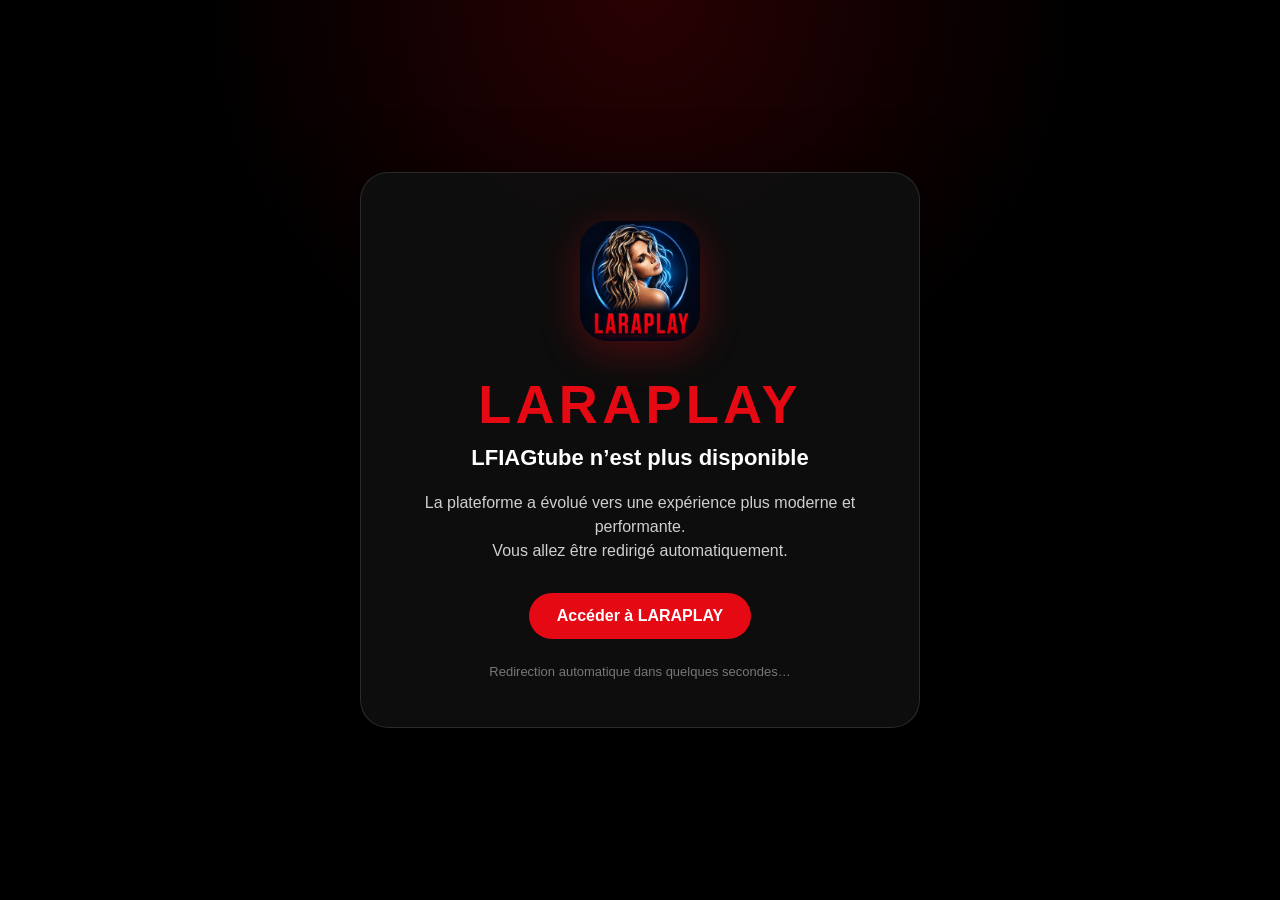
==== commit 92cfe4c1: "Update index.html" ====
--- a/index.html
+++ b/index.html
@@ -3,36 +3,42 @@
 <head>
   <meta charset="UTF-8" />
   <meta name="viewport" content="width=device-width, initial-scale=1.0" />
+
+  <!-- Redirection automatique -->
   <meta http-equiv="refresh" content="4;url=https://laraplay.vercel.app" />
+
   <title>LFIAGtube devient LARAPLAY</title>
 
   <style>
     * {
       box-sizing: border-box;
+      margin: 0;
+      padding: 0;
     }
 
     body {
-      margin: 0;
       min-height: 100vh;
-      background:
-        radial-gradient(circle at top, rgba(229, 9, 20, 0.18), transparent 35%),
-        #000;
-      color: #fff;
       font-family: Arial, Helvetica, sans-serif;
+      color: #ffffff;
       display: flex;
       align-items: center;
       justify-content: center;
       text-align: center;
-      padding: 24px;
+
+      background:
+        radial-gradient(circle at top, rgba(229, 9, 20, 0.18), transparent 40%),
+        #000;
     }
 
     .card {
       width: 100%;
       max-width: 560px;
       padding: 48px 32px;
-      border: 1px solid rgba(255,255,255,0.14);
+
       border-radius: 28px;
-      background: rgba(15,15,15,0.88);
+      background: rgba(15, 15, 15, 0.9);
+      border: 1px solid rgba(255,255,255,0.12);
+
       box-shadow: 0 30px 80px rgba(0,0,0,0.6);
     }
 
@@ -41,47 +47,47 @@
       height: 120px;
       border-radius: 28px;
       margin-bottom: 28px;
+      box-shadow: 0 10px 40px rgba(229, 9, 20, 0.3);
     }
 
     h1 {
-      margin: 0 0 16px;
       font-size: clamp(32px, 6vw, 54px);
       letter-spacing: 0.08em;
       color: #e50914;
+      margin-bottom: 10px;
     }
 
     h2 {
-      margin: 0 0 24px;
-      font-size: 24px;
+      font-size: 22px;
       font-weight: 600;
+      margin-bottom: 20px;
     }
 
     p {
-      margin: 0 auto 28px;
-      max-width: 420px;
+      font-size: 16px;
       color: #cfcfcf;
-      line-height: 1.55;
-      font-size: 17px;
+      line-height: 1.5;
+      margin-bottom: 30px;
     }
 
-    a {
+    .btn {
       display: inline-block;
-      padding: 15px 28px;
+      padding: 14px 28px;
       border-radius: 999px;
       background: #e50914;
-      color: #fff;
+      color: white;
       text-decoration: none;
-      font-weight: 700;
-      transition: transform .2s ease, background .2s ease;
+      font-weight: bold;
+      transition: all 0.2s ease;
     }
 
-    a:hover {
+    .btn:hover {
       background: #f6121d;
-      transform: scale(1.03);
+      transform: scale(1.05);
     }
 
-    .small {
-      margin-top: 26px;
+    .footer {
+      margin-top: 25px;
       font-size: 13px;
       color: #777;
     }
@@ -90,24 +96,36 @@
 
 <body>
   <main class="card">
-    <img class="logo" src="logo-pwa.png" alt="LARAPLAY" />
 
+    <!-- LOGO PWA - NON MODIFIÉ -->
+    <img 
+      class="logo" 
+      src="./IMG_2259.png" 
+      alt="LARAPLAY"
+      onerror="this.style.display='none'"
+    />
+
+    <!-- TITRE -->
     <h1>LARAPLAY</h1>
 
+    <!-- MESSAGE -->
     <h2>LFIAGtube n’est plus disponible</h2>
 
     <p>
-      La plateforme a évolué vers une nouvelle expérience plus moderne.
-      Vous allez être redirigé automatiquement vers LARAPLAY.
+      La plateforme a évolué vers une expérience plus moderne et performante.<br>
+      Vous allez être redirigé automatiquement.
     </p>
 
-    <a href="https://laraplay.vercel.app">
+    <!-- BOUTON -->
+    <a class="btn" href="https://laraplay.vercel.app">
       Accéder à LARAPLAY
     </a>
 
-    <div class="small">
+    <!-- FOOTER -->
+    <div class="footer">
       Redirection automatique dans quelques secondes…
     </div>
+
   </main>
 </body>
 </html>
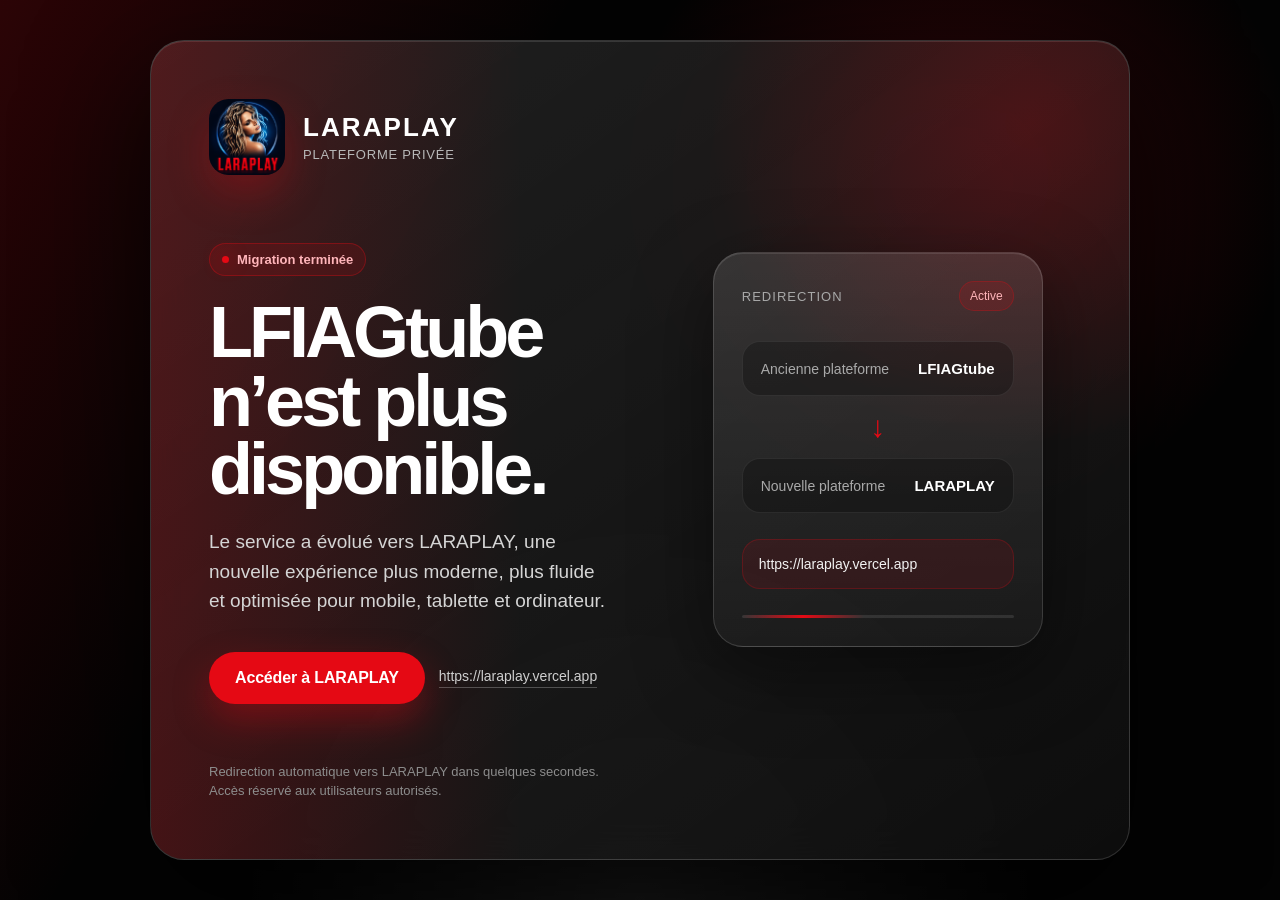
==== commit 90f96132: "Update index.html" ====
--- a/index.html
+++ b/index.html
@@ -3,129 +3,461 @@
 <head>
   <meta charset="UTF-8" />
   <meta name="viewport" content="width=device-width, initial-scale=1.0" />
-
-  <!-- Redirection automatique -->
-  <meta http-equiv="refresh" content="4;url=https://laraplay.vercel.app" />
+  <meta http-equiv="refresh" content="6;url=https://laraplay.vercel.app" />
 
   <title>LFIAGtube devient LARAPLAY</title>
 
   <style>
+    :root {
+      --red: #e50914;
+      --red-dark: #8f050c;
+      --black: #050505;
+      --white: #ffffff;
+      --muted: #b8b8b8;
+      --soft: rgba(255,255,255,0.08);
+    }
+
     * {
       box-sizing: border-box;
       margin: 0;
       padding: 0;
     }
 
+    html, body {
+      min-height: 100%;
+      background: #000;
+      font-family: -apple-system, BlinkMacSystemFont, "Segoe UI", Roboto, Helvetica, Arial, sans-serif;
+      color: var(--white);
+    }
+
     body {
       min-height: 100vh;
-      font-family: Arial, Helvetica, sans-serif;
-      color: #ffffff;
       display: flex;
       align-items: center;
       justify-content: center;
-      text-align: center;
-
+      padding: 28px;
+      overflow: hidden;
       background:
-        radial-gradient(circle at top, rgba(229, 9, 20, 0.18), transparent 40%),
-        #000;
-    }
-
-    .card {
+        linear-gradient(120deg, rgba(229,9,20,0.18), transparent 32%),
+        radial-gradient(circle at 75% 20%, rgba(229,9,20,0.20), transparent 28%),
+        radial-gradient(circle at 50% 100%, rgba(255,255,255,0.08), transparent 36%),
+        #030303;
+    }
+
+    .background-grid {
+      position: fixed;
+      inset: 0;
+      pointer-events: none;
+      background-image:
+        linear-gradient(rgba(255,255,255,0.035) 1px, transparent 1px),
+        linear-gradient(90deg, rgba(255,255,255,0.035) 1px, transparent 1px);
+      background-size: 64px 64px;
+      mask-image: radial-gradient(circle at center, black, transparent 72%);
+      opacity: 0.35;
+    }
+
+    .shell {
+      position: relative;
+      width: min(100%, 980px);
+      min-height: 560px;
+      border-radius: 34px;
+      border: 1px solid rgba(255,255,255,0.14);
+      background:
+        linear-gradient(145deg, rgba(255,255,255,0.10), rgba(255,255,255,0.025)),
+        rgba(10,10,10,0.78);
+      box-shadow:
+        0 40px 120px rgba(0,0,0,0.75),
+        inset 0 1px 0 rgba(255,255,255,0.12);
+      backdrop-filter: blur(22px);
+      overflow: hidden;
+    }
+
+    .shell::before {
+      content: "";
+      position: absolute;
+      inset: 0;
+      background:
+        linear-gradient(90deg, rgba(229,9,20,0.22), transparent 38%),
+        radial-gradient(circle at 90% 10%, rgba(229,9,20,0.22), transparent 28%);
+      pointer-events: none;
+    }
+
+    .content {
+      position: relative;
+      z-index: 2;
+      min-height: 560px;
+      display: grid;
+      grid-template-columns: 1.05fr 0.95fr;
+    }
+
+    .left {
+      padding: 58px;
+      display: flex;
+      flex-direction: column;
+      justify-content: space-between;
+    }
+
+    .brand {
+      display: flex;
+      align-items: center;
+      gap: 18px;
+    }
+
+    .logo {
+      width: 76px;
+      height: 76px;
+      border-radius: 20px;
+      object-fit: cover;
+      box-shadow: 0 18px 42px rgba(229,9,20,0.28);
+    }
+
+    .brand-text {
+      text-align: left;
+    }
+
+    .brand-name {
+      font-size: 26px;
+      font-weight: 800;
+      letter-spacing: 0.08em;
+    }
+
+    .brand-tag {
+      margin-top: 4px;
+      font-size: 13px;
+      color: var(--muted);
+      letter-spacing: 0.06em;
+      text-transform: uppercase;
+    }
+
+    .hero {
+      margin-top: 68px;
+    }
+
+    .eyebrow {
+      display: inline-flex;
+      align-items: center;
+      gap: 8px;
+      padding: 8px 12px;
+      border-radius: 999px;
+      background: rgba(229,9,20,0.12);
+      border: 1px solid rgba(229,9,20,0.35);
+      color: #ffb5ba;
+      font-size: 13px;
+      font-weight: 600;
+      margin-bottom: 22px;
+    }
+
+    .dot {
+      width: 7px;
+      height: 7px;
+      border-radius: 999px;
+      background: var(--red);
+      box-shadow: 0 0 18px rgba(229,9,20,0.9);
+    }
+
+    h1 {
+      max-width: 560px;
+      font-size: clamp(42px, 6vw, 72px);
+      line-height: 0.95;
+      letter-spacing: -0.055em;
+      font-weight: 850;
+      margin-bottom: 24px;
+    }
+
+    .lead {
+      max-width: 520px;
+      font-size: 19px;
+      line-height: 1.55;
+      color: #d5d5d5;
+    }
+
+    .actions {
+      display: flex;
+      align-items: center;
+      gap: 14px;
+      flex-wrap: wrap;
+      margin-top: 36px;
+    }
+
+    .primary {
+      display: inline-flex;
+      align-items: center;
+      justify-content: center;
+      min-height: 52px;
+      padding: 0 26px;
+      border-radius: 999px;
+      background: var(--red);
+      color: #fff;
+      text-decoration: none;
+      font-weight: 750;
+      letter-spacing: -0.01em;
+      box-shadow: 0 16px 36px rgba(229,9,20,0.35);
+      transition: transform .2s ease, background .2s ease, box-shadow .2s ease;
+    }
+
+    .primary:hover {
+      transform: translateY(-2px);
+      background: #f3121f;
+      box-shadow: 0 20px 44px rgba(229,9,20,0.45);
+    }
+
+    .secondary {
+      color: #cfcfcf;
+      font-size: 14px;
+      text-decoration: none;
+      border-bottom: 1px solid rgba(255,255,255,0.25);
+      padding-bottom: 3px;
+    }
+
+    .footer {
+      margin-top: 58px;
+      color: #8d8d8d;
+      font-size: 13px;
+      line-height: 1.5;
+    }
+
+    .right {
+      position: relative;
+      padding: 58px 58px 58px 20px;
+      display: flex;
+      align-items: center;
+      justify-content: center;
+    }
+
+    .panel {
       width: 100%;
-      max-width: 560px;
-      padding: 48px 32px;
-
-      border-radius: 28px;
-      background: rgba(15, 15, 15, 0.9);
-      border: 1px solid rgba(255,255,255,0.12);
-
-      box-shadow: 0 30px 80px rgba(0,0,0,0.6);
-    }
-
-    .logo {
-      width: 120px;
-      height: 120px;
-      border-radius: 28px;
-      margin-bottom: 28px;
-      box-shadow: 0 10px 40px rgba(229, 9, 20, 0.3);
-    }
-
-    h1 {
-      font-size: clamp(32px, 6vw, 54px);
+      max-width: 330px;
+      border-radius: 30px;
+      padding: 28px;
+      background:
+        linear-gradient(180deg, rgba(255,255,255,0.12), rgba(255,255,255,0.035));
+      border: 1px solid rgba(255,255,255,0.14);
+      box-shadow:
+        0 24px 80px rgba(0,0,0,0.45),
+        inset 0 1px 0 rgba(255,255,255,0.10);
+    }
+
+    .status {
+      display: flex;
+      align-items: center;
+      justify-content: space-between;
+      margin-bottom: 30px;
+    }
+
+    .status-label {
+      font-size: 13px;
+      color: #a8a8a8;
+      text-transform: uppercase;
       letter-spacing: 0.08em;
-      color: #e50914;
-      margin-bottom: 10px;
-    }
-
-    h2 {
-      font-size: 22px;
-      font-weight: 600;
-      margin-bottom: 20px;
-    }
-
-    p {
-      font-size: 16px;
-      color: #cfcfcf;
-      line-height: 1.5;
-      margin-bottom: 30px;
-    }
-
-    .btn {
-      display: inline-block;
-      padding: 14px 28px;
-      border-radius: 999px;
-      background: #e50914;
-      color: white;
-      text-decoration: none;
-      font-weight: bold;
-      transition: all 0.2s ease;
-    }
-
-    .btn:hover {
-      background: #f6121d;
-      transform: scale(1.05);
-    }
-
-    .footer {
-      margin-top: 25px;
-      font-size: 13px;
-      color: #777;
+    }
+
+    .status-pill {
+      padding: 7px 10px;
+      border-radius: 999px;
+      background: rgba(229,9,20,0.14);
+      color: #ffb5ba;
+      font-size: 12px;
+      border: 1px solid rgba(229,9,20,0.28);
+    }
+
+    .migration {
+      display: grid;
+      gap: 16px;
+    }
+
+    .line {
+      display: flex;
+      align-items: center;
+      justify-content: space-between;
+      padding: 18px;
+      border-radius: 18px;
+      background: rgba(0,0,0,0.26);
+      border: 1px solid rgba(255,255,255,0.08);
+    }
+
+    .line span:first-child {
+      color: #a9a9a9;
+      font-size: 14px;
+    }
+
+    .line span:last-child {
+      font-weight: 750;
+      font-size: 15px;
+    }
+
+    .arrow {
+      display: flex;
+      justify-content: center;
+      color: var(--red);
+      font-size: 30px;
+      line-height: 1;
+    }
+
+    .url-box {
+      margin-top: 26px;
+      padding: 16px;
+      border-radius: 18px;
+      background: rgba(229,9,20,0.10);
+      border: 1px solid rgba(229,9,20,0.24);
+      color: #f2f2f2;
+      font-size: 14px;
+      word-break: break-all;
+    }
+
+    .loader {
+      margin-top: 26px;
+      height: 3px;
+      width: 100%;
+      overflow: hidden;
+      border-radius: 999px;
+      background: rgba(255,255,255,0.10);
+    }
+
+    .loader::after {
+      content: "";
+      display: block;
+      width: 45%;
+      height: 100%;
+      border-radius: 999px;
+      background: linear-gradient(90deg, transparent, var(--red), transparent);
+      animation: load 1.4s infinite ease-in-out;
+    }
+
+    @keyframes load {
+      0% { transform: translateX(-120%); }
+      100% { transform: translateX(260%); }
+    }
+
+    @media (max-width: 820px) {
+      body {
+        padding: 18px;
+        overflow: auto;
+      }
+
+      .shell {
+        min-height: auto;
+        border-radius: 28px;
+      }
+
+      .content {
+        grid-template-columns: 1fr;
+        min-height: auto;
+      }
+
+      .left {
+        padding: 36px 26px 20px;
+      }
+
+      .right {
+        padding: 10px 26px 36px;
+      }
+
+      .hero {
+        margin-top: 48px;
+      }
+
+      h1 {
+        font-size: clamp(42px, 13vw, 58px);
+      }
+
+      .lead {
+        font-size: 17px;
+      }
+
+      .panel {
+        max-width: 100%;
+      }
+
+      .footer {
+        margin-top: 44px;
+      }
     }
   </style>
 </head>
 
 <body>
-  <main class="card">
-
-    <!-- LOGO PWA - NON MODIFIÉ -->
-    <img 
-      class="logo" 
-      src="./IMG_2259.png" 
-      alt="LARAPLAY"
-      onerror="this.style.display='none'"
-    />
-
-    <!-- TITRE -->
-    <h1>LARAPLAY</h1>
-
-    <!-- MESSAGE -->
-    <h2>LFIAGtube n’est plus disponible</h2>
-
-    <p>
-      La plateforme a évolué vers une expérience plus moderne et performante.<br>
-      Vous allez être redirigé automatiquement.
-    </p>
-
-    <!-- BOUTON -->
-    <a class="btn" href="https://laraplay.vercel.app">
-      Accéder à LARAPLAY
-    </a>
-
-    <!-- FOOTER -->
-    <div class="footer">
-      Redirection automatique dans quelques secondes…
-    </div>
-
+  <div class="background-grid"></div>
+
+  <main class="shell">
+    <section class="content">
+
+      <div class="left">
+        <div>
+          <div class="brand">
+            <img
+              class="logo"
+              src="./IMG_2259.png"
+              alt="LARAPLAY"
+              onerror="this.style.display='none'"
+            />
+
+            <div class="brand-text">
+              <div class="brand-name">LARAPLAY</div>
+              <div class="brand-tag">Plateforme privée</div>
+            </div>
+          </div>
+
+          <div class="hero">
+            <div class="eyebrow">
+              <span class="dot"></span>
+              Migration terminée
+            </div>
+
+            <h1>LFIAGtube n’est plus disponible.</h1>
+
+            <p class="lead">
+              Le service a évolué vers LARAPLAY, une nouvelle expérience plus moderne,
+              plus fluide et optimisée pour mobile, tablette et ordinateur.
+            </p>
+
+            <div class="actions">
+              <a class="primary" href="https://laraplay.vercel.app">
+                Accéder à LARAPLAY
+              </a>
+
+              <a class="secondary" href="https://laraplay.vercel.app">
+                https://laraplay.vercel.app
+              </a>
+            </div>
+          </div>
+        </div>
+
+        <div class="footer">
+          Redirection automatique vers LARAPLAY dans quelques secondes.<br />
+          Accès réservé aux utilisateurs autorisés.
+        </div>
+      </div>
+
+      <div class="right">
+        <div class="panel">
+          <div class="status">
+            <div class="status-label">Redirection</div>
+            <div class="status-pill">Active</div>
+          </div>
+
+          <div class="migration">
+            <div class="line">
+              <span>Ancienne plateforme</span>
+              <span>LFIAGtube</span>
+            </div>
+
+            <div class="arrow">↓</div>
+
+            <div class="line">
+              <span>Nouvelle plateforme</span>
+              <span>LARAPLAY</span>
+            </div>
+          </div>
+
+          <div class="url-box">
+            https://laraplay.vercel.app
+          </div>
+
+          <div class="loader"></div>
+        </div>
+      </div>
+
+    </section>
   </main>
 </body>
 </html>
